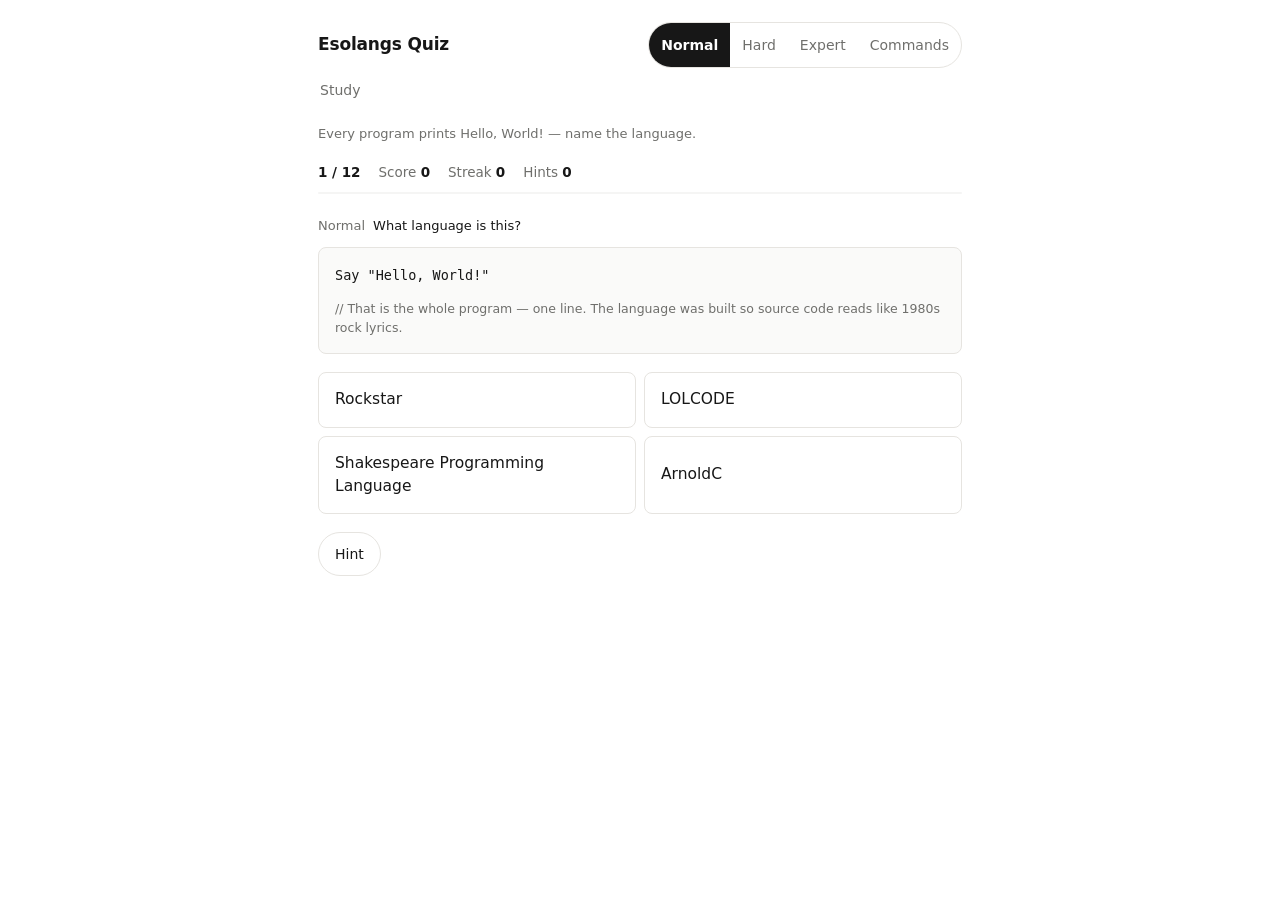
==== index.html @ 62be2b3d "Left-align the Study link with the content flow Its right alignment was a leftover from when it sat " ====
<!doctype html>
<html lang="en">
<head>
<meta charset="utf-8" />
<meta name="viewport" content="width=device-width, initial-scale=1, viewport-fit=cover" />
<meta name="color-scheme" content="light dark" />
<link rel="icon" type="image/svg+xml" href="[data-uri]" />
<title>Esolangs Quiz — Name That Hello World</title>
<meta name="description" content="Name that Hello World: guess the esoteric programming language from its Hello, World! program. Normal, Hard, Expert, and Commands modes." />
<meta property="og:title" content="Esolangs Quiz — Name That Hello World" />
<meta property="og:description" content="Guess the esoteric programming language from its Hello, World! program. Normal, Hard, Expert, and Commands modes." />
<meta property="og:type" content="website" />
<meta property="og:url" content="https://bangyen.github.io/esolangs-quiz/" />
<meta property="og:image" content="https://bangyen.github.io/esolangs-quiz/assets/og-image.svg" />
<meta name="twitter:card" content="summary_large_image" />
<meta name="twitter:title" content="Esolangs Quiz — Name That Hello World" />
<meta name="twitter:description" content="Guess the esoteric programming language from its Hello, World! program. Normal, Hard, Expert, and Commands modes." />
<meta name="twitter:image" content="https://bangyen.github.io/esolangs-quiz/assets/og-image.svg" />
<style>
  :root{
    --bg:#ffffff; --surface:#ffffff; --surface-2:#f5f5f4; --ink:#171717; --muted:#6f6f6c; --line:#e6e4e0;
    --accent:#d9480f; --code-bg:#fafaf9; --code-ink:#171717; --code-dim:#6f6f6c;
    --good:#177245; --good-bg:#eef7f1; --bad:#b3261e; --bad-bg:#fbf0ef;
  }
  @media (prefers-color-scheme: dark){
    :root{
      --bg:#111110; --surface:#171716; --surface-2:#232322; --ink:#f2f1ec; --muted:#a3a19a; --line:#2e2e2c;
      --accent:#ff6b35; --code-bg:#1c1c1b; --code-ink:#f2f1ec; --code-dim:#8f8d86;
      --good:#4ade80; --good-bg:#12291b; --bad:#f19a94; --bad-bg:#2e1715;
    }
  }
  *{box-sizing:border-box}
  html,body{margin:0;padding:0}
  /* Scroll anchoring must not "correct" the deliberate scroll on round
     advance after the options DOM is rebuilt (see scrollToEl in quiz.js). */
  html{overflow-anchor:none}
  body{background:var(--bg);color:var(--ink);font-family:system-ui,-apple-system,"Segoe UI",Roboto,sans-serif;-webkit-font-smoothing:antialiased;font-size:16px;line-height:1.5}
  .wrap{max-width:680px;margin:0 auto;padding:22px 18px 56px}
  /* Header: title + mode toggle only */
  .site-head{display:flex;justify-content:space-between;align-items:center;gap:14px;flex-wrap:wrap}
  h1{font-size:17px;font-weight:600;letter-spacing:-.01em;margin:0}
  .mode-toggle{display:inline-flex;border:1px solid var(--line);border-radius:999px;overflow:hidden}
  .mode-toggle button{appearance:none;border:0;background:transparent;color:var(--muted);padding:8px 12px;min-height:44px;display:inline-flex;align-items:center;justify-content:center;font-size:14px;font-weight:500}
  .mode-toggle button.active{background:var(--ink);color:var(--bg);font-weight:600}
  /* Study is a view, not a mode: a plain text button on its own
     row under the header, left-aligned with the rest of the content
     flow, so neither the pill nor the header row has to make room
     for a fifth item on phones. */
  .study-row{display:flex;justify-content:flex-start}
  .study-link{appearance:none;border:0;background:transparent;color:var(--muted);padding:8px 2px;min-height:44px;display:inline-flex;align-items:center;font-size:14px;font-weight:500;cursor:pointer}
  .study-link.active{color:var(--ink);font-weight:600;text-decoration:underline;text-underline-offset:4px}
  .mode-note{font-size:13px;color:var(--muted);margin:12px 0 0;min-height:0}
  .mode-note:empty{display:none}
  /* Stats: one thin row + one slim progress line */
  .status{display:flex;gap:18px;flex-wrap:wrap;font-size:13.5px;color:var(--muted);padding:18px 0 10px}
  .status b{color:var(--ink);font-weight:600}
  .progress{height:2px;background:var(--surface-2);border-radius:2px;overflow:hidden}
  .progress i{display:block;height:100%;background:var(--accent);width:0%;transition:width .35s ease}
  /* Question card */
  .card{margin-top:22px}
  .card-meta{font-size:13px;color:var(--muted);display:flex;gap:8px;flex-wrap:wrap}
  .card-meta .q-prompt{color:var(--ink)}
  .code-wrap{margin-top:12px;background:var(--code-bg);border:1px solid var(--line);border-radius:8px;padding:16px}
  pre{margin:0;font-family:ui-monospace,SFMono-Regular,Menlo,Consolas,monospace;font-size:13.5px;line-height:1.65;white-space:pre-wrap;word-break:break-word;overflow-wrap:anywhere}
  .code-note{font-size:12.5px;color:var(--code-dim);margin-top:12px;line-height:1.55;white-space:pre-wrap}
  .code-note:empty{display:none}
  .code-img{display:none;width:100%;max-height:360px;object-fit:contain;background:#fff;border-radius:6px}
  .code-img.show{display:block}
  /* Options: flat, name only */
  .options{display:grid;grid-template-columns:1fr 1fr;gap:8px;margin-top:18px}
  @media(max-width:560px){.options{grid-template-columns:1fr}}
  .options.wide,.options.snippets{grid-template-columns:1fr}
  button{font:inherit;cursor:pointer}
  .opt{appearance:none;text-align:left;background:var(--surface);border:1px solid var(--line);border-radius:8px;padding:15px 16px;min-height:54px;font-size:15.5px;font-weight:500;color:var(--ink);transition:border-color .15s,background .15s}
  .opt:hover:not(:disabled){border-color:var(--ink)}
  .opt:disabled{cursor:default}
  .opt .name{line-height:1.3}
  .opt.correct{border-color:var(--good);background:var(--good-bg)}
  .opt.wrong{border-color:var(--bad);background:var(--bad-bg)}
  .opt.dim{opacity:.5}
  .opt.snippet{width:100%}
  .opt.snippet pre{font-size:12.5px}
  /* Hint, feedback, actions: one plain row */
  .hint-box{display:none;margin-top:16px;background:var(--surface-2);border-radius:8px;padding:11px 13px;font-size:14px;line-height:1.55}
  .hint-box.show{display:block}
  .hint-box strong{font-weight:600}
  .feedback{display:none;margin-top:16px;font-size:15px;font-weight:600;line-height:1.5}
  .feedback.show{display:block}
  .feedback.good{color:var(--good)}
  .feedback.bad{color:var(--bad)}
  .feedback .fact{display:block;font-weight:400;color:var(--muted);font-size:13.5px;margin-top:5px}
  .actions{display:flex;justify-content:space-between;align-items:center;gap:12px;margin-top:18px}
  .btn-hint{appearance:none;border:1px solid var(--line);background:transparent;color:var(--ink);padding:10px 16px;border-radius:999px;font-size:14px;font-weight:500;min-height:44px}
  .btn-hint:disabled{opacity:.45;cursor:default}
  .btn-next{appearance:none;border:1px solid var(--ink);background:var(--ink);color:var(--bg);padding:10px 18px;border-radius:999px;font-size:14px;font-weight:600;min-height:44px;display:none;margin-left:auto}
  .btn-next.show{display:inline-block}
  /* Results */
  .results{display:none;margin-top:26px}
  .results.show{display:block}
  .final-score{font-size:42px;font-weight:700;letter-spacing:-.02em;line-height:1.1}
  .final-score .denom{font-size:20px;color:var(--muted);font-weight:500}
  .final-sub{color:var(--muted);font-size:15px;margin:6px 0 0}
  .btn-restart{margin-top:20px;appearance:none;border:1px solid var(--ink);background:var(--ink);color:var(--bg);padding:11px 20px;border-radius:999px;font-size:15px;font-weight:600;min-height:46px}
  .review{margin-top:30px}
  .review h2{font-size:15px;font-weight:600;margin:0 0 6px}
  .review-item{padding:12px 0;border-top:1px solid var(--line);font-size:14px;line-height:1.55}
  .review-item .rmeta{color:var(--muted)}
  .review-item .rfact{display:block;color:var(--muted);font-size:13.5px;margin-top:3px}
  .ok{color:var(--good);font-weight:600}
  .no{color:var(--bad);font-weight:600}
  /* Study view: plain reference lists/tables in the same idiom */
  .study{display:none;margin-top:26px}
  .study.show{display:block}
  .study h2{font-size:15px;font-weight:600;margin:30px 0 2px}
  .study h2:first-child{margin-top:0}
  /* Study head row: Back-to-quiz resume + section jump links (F2/F10) */
  .study-head{display:flex;justify-content:space-between;align-items:center;gap:12px;flex-wrap:wrap}
  .study-head + h2{margin-top:16px}
  .study-nav{margin:0;font-size:13.5px;color:var(--muted)}
  .study-nav a{color:var(--accent)}
  .study h3{font-size:14.5px;font-weight:600;margin:22px 0 0}
  .study .code-wrap{margin-top:8px}
  .study-fact{color:var(--muted);font-size:13.5px;line-height:1.55;margin:8px 0 0}
  .cmd-table{width:100%;border-collapse:collapse;margin-top:8px;font-size:14px}
  .cmd-table th{text-align:left;font-weight:600;color:var(--muted);font-size:12.5px;padding:5px 12px 5px 0;border-bottom:1px solid var(--line)}
  .cmd-table td{padding:5px 12px 5px 0;border-bottom:1px solid var(--line);vertical-align:top;line-height:1.5}
  .cmd-table td.sym{font-family:ui-monospace,SFMono-Regular,Menlo,Consolas,monospace;font-size:13.5px;white-space:pre-wrap;word-break:break-word}
  .cmd-table .fact-row td{color:var(--muted);font-size:13.5px;line-height:1.55;border-bottom:1px solid var(--line);padding-top:0}
  /* Keyboard focus must be visible; programmatic focus on the question
     prompt (tabindex="-1") is a landing point, not a tab stop, so it
     stays unoutlined. */
  :focus-visible{outline:2px solid var(--accent);outline-offset:2px}
  .q-prompt:focus{outline:none}
  /* Visually hidden but available to assistive tech (live region). */
  .sr-only{position:absolute;width:1px;height:1px;padding:0;margin:-1px;overflow:hidden;clip:rect(0 0 0 0);white-space:nowrap;border:0}
  @media (prefers-reduced-motion: reduce){*{transition:none !important}}
</style>
</head>
<body>
<div class="wrap">
  <header class="site-head">
    <h1>Esolangs Quiz</h1>
    <div class="mode-toggle" role="group" aria-label="Quiz mode">
      <button type="button" id="modeNormalBtn" class="active" aria-pressed="true">Normal</button>
      <button type="button" id="modeHardBtn" aria-pressed="false">Hard</button>
      <button type="button" id="modeExpertBtn" aria-pressed="false">Expert</button>
      <button type="button" id="modeCommandsBtn" aria-pressed="false">Commands</button>
    </div>
  </header>
  <div class="study-row">
    <button type="button" id="studyBtn" class="study-link" aria-pressed="false">Study</button>
  </div>
  <p class="mode-note" id="modeNote"></p>

  <div id="quizView">
    <div class="status" aria-label="Quiz status">
      <span><b id="statQ">1 / 12</b></span>
      <span><span id="scoreLabel">Score</span> <b id="statScore">0</b></span>
      <span title="Questions answered correctly in a row">Streak <b id="statStreak">0</b></span>
      <span id="hintsStat">Hints <b id="statHints">0</b></span>
    </div>
    <div class="progress" aria-hidden="true"><i id="progressBar"></i></div>

    <div class="sr-only" id="srStatus" role="status"></div>
    <article class="card" id="card">
      <div class="card-meta"><span id="qTag"></span><span class="q-prompt" id="qTitle" tabindex="-1"></span></div>
      <noscript><p class="code-note">This quiz needs JavaScript to run.</p></noscript>
      <div class="code-wrap">
        <pre id="codeEl" aria-label="Hello World program"></pre>
        <img class="code-img" id="codeImg" src="[data-uri]" alt="A Piet program: a dense grid of coloured rectangles — red, yellow, blue, green, magenta and cyan blocks separated by black borders — that prints Hello, World!">
        <div class="code-note" id="codeNote"></div>
      </div>
      <div class="options" id="optionsEl" role="group" aria-label="Answer options"></div>
      <div class="feedback" id="feedbackEl" aria-live="polite"></div>
      <div class="hint-box" id="hintBox" role="status"></div>
      <div class="actions">
        <button class="btn-hint" id="hintBtn" type="button">Hint</button>
        <button class="btn-next" id="nextBtn" type="button">Next</button>
      </div>
    </article>
  </div>

  <div class="results" id="resultsView">
    <div class="final-score"><span id="finalScore">0</span><span class="denom" id="finalDenom"></span></div>
    <p class="final-sub"><span id="bdCorrect">0</span> correct · Best streak: <span id="bdBestStreak">0</span></p>
    <button class="btn-restart" id="restartBtn" type="button">Play again</button>
    <div class="review" id="reviewEl"></div>
  </div>

  <div class="study" id="studyView">
    <div class="study-head">
      <button class="btn-hint" id="studyBackBtn" type="button">Back to quiz</button>
      <p class="study-nav"><a href="#studyLanguages">Languages</a> · <a href="#studyCommands">Commands</a></p>
    </div>
    <h2 id="studyLanguages">Languages</h2>
    <div id="studyLangs"></div>
    <p class="study-nav"><a href="#studyLanguages">Languages</a></p>
    <h2 id="studyCommands">Commands</h2>
    <div id="studyCmds"></div>
    <p class="study-nav"><a href="#studyLanguages">Back to top</a></p>
  </div>
</div>

<script>
// Question pools — generated by scripts/build.py from src/data/*.json.
// NORMAL MODE DATA — hint and note here are Normal-only and deliberately
// clear and specific. Hard Mode has its own separate pools below
// (HARD_FRAGMENTS / HARD_REVERSE / HARD_WIDE) with its own vaguer
// weakHint and Hard-only notes. Never copy a weakHint into this pool or
// a hint from this pool into Hard data: the two modes must not share
// hint/note wording.


var QUESTIONS = [
  {
    "lang": "Brainfuck",
    "sub": "Created 1993 · 8 commands only",
    "code": "++++++++++[>+++++++>++++++++++>+++>+<<<<-]\n>++.>+.+++++++..+++.>++.\n<<+++++++++++++++.>.+++.------.--------.>+.>.",
    "note": "// Output: Hello World!\n// Only  >  <  +  -  .  ,  [  ]  are commands. Everything else is a comment.",
    "hint": "Only eight single-character commands — > < + - . , [ ] — moving a pointer along a tape of memory cells.",
    "fact": "Created by Urban Müller in 1993 to make the smallest possible compiler. Its full name is usually censored in polite company, but the language itself is Turing complete."
  },
  {
    "lang": "LOLCODE",
    "sub": "Inspired by lolcat captions",
    "code": "HAI 1.2\nCAN HAS STDIO?\nVISIBLE \"HAI WORLD!\"\nKTHXBYE",
    "note": "// HAI opens the program. KTHXBYE closes it.",
    "hint": "HAI means hi, VISIBLE means print, and KTHXBYE means… okay, thanks, bye. It’s lolcat speak turned into syntax.",
    "fact": "Created in 2007 by Adam Lindsay. Early versions really did print “HAI WORLD!” — the grammar comes straight from LOLCat image macros."
  },
  {
    "lang": "Befunge",
    "sub": "2D, stack-based · 1993",
    "code": "\"!dlroW ,olleH\" > v\n                 | : <\n                 @",
    "note": "// The string is pushed backwards, then printed character by character as the pointer loops.",
    "hint": "Code isn’t read left-to-right. Arrows > < ^ v redirect the instruction pointer around a two-dimensional grid.",
    "fact": "Befunge-93 (Chris Pressey, 1993) was designed to be as hard as possible to compile — because the program can rewrite itself as it runs."
  },
  {
    "lang": "Shakespeare Programming Language",
    "sub": "Code that reads like a play",
    "code": "The Infamous Hello World Program.\n\nRomeo, a young man with a remarkable patience.\nJuliet, a likewise young woman of remarkable grace.\nHamlet, the flatterer of Andersen Insulting A/S.\n\n        Act I: Hamlet's insults and flattery.\n\n        Scene I: The insulting of Romeo.\n\n[Enter Hamlet and Romeo]\n\nHamlet:\n You lying stupid fatherless big smelly half-witted coward!\n You are as stupid as the difference between a handsome\n rich brave hero and thyself! Speak your mind!",
    "note": "// Excerpt — the full program runs for several more scenes of insults and flattery. Characters push values; “Speak your mind!” prints.",
    "hint": "Variables are characters, values are built from insults and compliments, and [Enter …] / [Exit …] bring them on and off stage.",
    "fact": "By Jon Åslund and Karl Hasselström (2001). A noun like “coward” is a negative value, “hero” is positive — so an insult literally does arithmetic."
  },
  {
    "lang": "Chef",
    "sub": "Code that reads like a recipe",
    "code": "Hello World Souffle.\n\nIngredients.\n72 g haricot beans\n101 eggs\n108 g lard\n111 cups oil\n32 zucchinis\n119 ml water\n114 g red salmon\n100 g dijon mustard\n33 potatoes\n\nMethod.\nPut haricot beans into the mixing bowl.\nPut eggs into the mixing bowl.\nPut lard into the mixing bowl.\nPut oil into the mixing bowl.\n…",
    "note": "// Each ingredient’s amount is a character code: 72 = H, 101 = e, 108 = l…",
    "hint": "Ingredients are variables, mixing bowls are stacks, and “Put … into the mixing bowl” is an instruction. Check the amounts: 72, 101, 108, 108, 111…",
    "fact": "Designed by David Morgan-Mar. A valid program should not only work — it should ideally be cookable. The numbers here spell H-e-l-l-o in ASCII."
  },
  {
    "lang": "INTERCAL",
    "sub": "The parody language · 1972",
    "code": "DO ,1 <- #13\nPLEASE DO ,1 SUB #1 <- #238\nDO ,1 SUB #2 <- #108\nDO ,1 SUB #3 <- #112\nDO ,1 SUB #4 <- #0\nDO ,1 SUB #5 <- #64\nDO ,1 SUB #6 <- #194\nPLEASE READ OUT ,1\nPLEASE GIVE UP",
    "note": "// Yes, PLEASE is a real keyword. Use it too little and you’re rude; too much and you’re grovelling — both are errors.",
    "hint": "The compiler judges your manners. Omit PLEASE too often and it refuses you for rudeness; overuse it and it rejects you for excessive politeness.",
    "fact": "INTERCAL (1972) is the original joke language — created by Don Woods and Jim Lyon as a parody. Its manual insists the full name is “Compiler Language With No Pronounceable Acronym.”"
  },
  {
    "lang": "Malbolge",
    "sub": "Named after Hell’s 8th circle",
    "code": "(=<`#9]~6ZY327Uv4-QsqpMn&+Ij\"'E%e{ABF`JyUYR\nmgk}vV~v\"R&vBkHq*^_+rBsFkI#`$%[|\"oJ~Zq8*V\n…",
    "note": "// Excerpt. After each instruction, the code encrypts itself — so the same character never means the same thing twice.",
    "hint": "Named after the Malebolge — the eighth circle of Hell in Dante’s Inferno. It was designed, on purpose, to be almost impossible to program in.",
    "fact": "Invented by Ben Olmstead in 1998. Nobody wrote a working program in it for two years — the first Hello World was found by a search algorithm, not a human."
  },
  {
    "lang": "ArnoldC",
    "sub": "Based entirely on one-liners",
    "code": "IT'S SHOWTIME\nTALK TO THE HAND \"HELLO WORLD\"\nYOU HAVE BEEN TERMINATED",
    "note": "// IT'S SHOWTIME = main()   ·   TALK TO THE HAND = print   ·   YOU HAVE BEEN TERMINATED = end",
    "hint": "Every keyword is a famous one-liner from this Austrian action star’s films. “GET TO THE CHOPPER” is an assignment.",
    "fact": "Created by Lauri Hartikka. IF is “BECAUSE I'M GOING TO SAY PLEASE”, WHILE is “STICK AROUND”, and FALSE is “I LIED”."
  },
  {
    "lang": "Ook!",
    "sub": "Designed for orangutans",
    "code": "Ook. Ook? Ook. Ook. Ook. Ook. Ook. Ook. Ook. Ook.\nOok. Ook. Ook. Ook. Ook. Ook. Ook. Ook. Ook. Ook.\nOok? Ook? Ook! Ook? Ook? Ook. Ook. Ook. Ook. Ook?\nOok. Ook. Ook. Ook. Ook. Ook. Ook. Ook. Ook. Ook?",
    "note": "// One word, three punctuations:  Ook.  Ook?  Ook!  — paired up, they make eight commands.",
    "hint": "Only one word ever appears. Whether it ends in . ? or ! is the entire instruction set — a language an orangutan could, in theory, type.",
    "fact": "Another David Morgan-Mar creation, inspired by the Librarian in Terry Pratchett’s Discworld, who only says “Ook.” It’s a direct re-encoding of Brainfuck."
  },
  {
    "lang": "COW",
    "sub": "12 moo-based instructions",
    "code": "MoO MoO MoO MoO MoO MoO MoO MoO MoO MoO MoO MoO\nMoO MoO MoO MoO MoO MoO MoO MoO MoO MoO MoO MoO\nMoO MoO mOo mOo MoO MoO MoO mOo MoO MoO MoO MoO\nMoO MoO MoO MoO MoO MoO MoO MoO MoO MoO MMM MoO",
    "note": "// MoO, mOo, MoO, Moo, moo… — capitalisation is the whole instruction set.",
    "hint": "Twelve instructions, all of them “moo” in different capitalisations: MoO, mOo, MOO, mOO, MMM and friends.",
    "fact": "Created by Sean Heber in 2003. It’s also Brainfuck-like under the hood — MOO and moo form its loop — but, crucially, bovine."
  },
  {
    "lang": "Emojicode",
    "sub": "Every keyword is an emoji",
    "code": "🏁 🍇\n  😀 🔤Hello, World!🔤\n🍉",
    "note": "// 🏁 starts the program, 🍇…🍉 are the braces, 😀 prints.",
    "hint": "🍇 and 🍉 open and close a block, 🏁 is the entry point, and 🔤 delimits a string. If it looks like a text message, you’re close.",
    "fact": "A real, open-source, high-level language — not just a joke. It has classes, generics and closures, all spelled in emoji."
  },
  {
    "lang": "Whitespace",
    "sub": "Only spaces, tabs, linefeeds",
    "code": "␣␣␣ ⇥ ␣␣⇥␣␣␣␣ ⏎\n␣␣␣ ⇥ ␣⇥␣␣␣␣␣ ⏎\n␣␣␣ ⇥ ␣␣␣␣␣␣␣ ⏎\n␣␣␣ ⇥ ␣␣␣␣␣␣␣ ⏎\n␣␣␣ ⇥␣ ␣⇥␣␣␣ ⏎\n⇥⏎ ␣␣ ⏎",
    "note": "// Shown visibly: ␣ = space, ⇥ = tab, ⏎ = linefeed. In a real file this page would look completely blank.",
    "hint": "The source file looks empty. Only three invisible characters carry meaning — spaces, tabs and linefeeds. All other characters are ignored as comments.",
    "fact": "Released on 1 April 2003 by Edwin Brady and Chris Morris — on April Fools’ Day, but it works. It’s a favourite for hiding code inside other code."
  },
  {
    "lang": "Blub",
    "sub": "Brainfuck, but for fish",
    "code": "Blub. Blub? Blub. Blub. Blub. Blub. Blub. Blub.\nBlub. Blub. Blub! Blub? Blub? Blub. Blub. Blub?\nBlub. Blub. Blub. Blub. Blub. Blub. Blub. Blub.",
    "note": "// One word, three punctuations:  Blub.  Blub?  Blub!  — paired up, they make eight commands.",
    "hint": "One word, endlessly repeated, and it’s the sound a fish makes. Pairs of them encode the same eight commands as a certain tape language.",
    "fact": "Blub re-encodes Brainfuck the way Ook! does for orangutans — but for fish. Blub. Blub? and Blub! pair up into the same eight tape commands."
  },
  {
    "lang": "Rockstar",
    "sub": "Code that reads like a rock ballad",
    "code": "Say \"Hello, World!\"",
    "note": "// That is the whole program — one line. The language was built so source code reads like 1980s rock lyrics.",
    "hint": "It’s meant to be sung, not compiled. The keyword that prints is an ordinary verb a frontman would shout at a crowd.",
    "fact": "Rockstar (Dylan Beattie, 2018) makes programs read as song lyrics: “Say” prints, poetic number literals are spelled out in words, and “Midnight takes your heart and your soul” defines a function."
  },
  {
    "lang": "JSFuck",
    "sub": "JavaScript using only []()!+",
    "code": "(![]+[])[+!+[]]+(![]+[])[!+[]+!+[]]\n+([][[]]+[])[+!+[]]+(![]+[])[!+[]+!+[]+!+[]]",
    "note": "// Only six characters ever appear in this language: [ ] ( ) ! + — and this is JavaScript in disguise. Brackets, negation and addition are abused until type coercion spells out each letter; the full Hello World runs to thousands of characters.",
    "hint": "It’s ordinary JavaScript, written with only six characters — [ ] ( ) ! + — and nothing else. Empty arrays, true/false values and coercion between them are combined until they spell out letters.",
    "fact": "JSFuck writes any JavaScript using only []()!+ : brackets plus coercion between booleans, strings and numbers spell out letters. It runs in any browser console."
  },
  {
    "lang": "Hexagony",
    "sub": "2D, on a hexagonal grid",
    "code": " . H e l\nl o ; W o\n r l d ! @\n  . . . .",
    "note": "// The source itself forms a hexagon. The pointer moves in six directions and wraps around the edges.",
    "hint": "The source code itself forms a hexagon and runs on a hexagonal grid: the instruction pointer moves in six directions and wraps around the edges — H e l l o are literal characters in the grid, ; prints and @ ends the program.",
    "fact": "Hexagony (Martin Ender) runs on a hexagonal grid — the source code itself forms a hexagon of characters, and even its memory is an infinite hexagonal grid."
  },
  {
    "lang": "><>",
    "sub": "A fish swimming through code",
    "code": "\"!dlroW ,olleH\":l?!;o",
    "note": "// The string is pushed backwards, then popped and printed one character at a time. The pointer wraps around the edges of the grid.",
    "hint": "The pointer wraps around the edges of a small rectangular tank and works off a stack. Its name is punctuation — and it’s pronounced “Fish”.",
    "fact": "><> — pronounced “Fish” — is a 2D stack language where the instruction pointer swims through the code, wrapping around the edges; o prints the top of the stack and ; ends the program."
  },
  {
    "lang": "Unlambda",
    "sub": "Functional — backticks and single letters",
    "code": "``.H.e.l.l.o. .W.o.r.l.d.!",
    "note": "// Read the backtick as “apply”: `` applies one function to the next, and each .x prints the character x — .H prints H, .e prints e, even “. ” prints the space. Run left to right, the program spells out Hello, World! one letter at a time. There are no variables and no keywords.",
    "hint": "Backticks apply one function to another, and .x prints the character x. This is functional programming stripped to combinators.",
    "fact": "Unlambda (David Madore) is built from combinators — `k, `s and `i — plus .x, which prints x. It was designed to make functional programming feel as awkward as Brainfuck makes imperative programming feel."
  },
  {
    "lang": "HQ9+",
    "sub": "One letter per joke program",
    "code": "H",
    "note": "// Yes, that is the entire file. Each letter in this language is a complete program.",
    "hint": "One character, and it isn’t an initialism gone wrong: H is simply the command that does exactly what this quiz is about.",
    "fact": "HQ9+ (Cliff Biffle, 2001) has four commands: H prints “Hello, World!”, Q prints the program itself (a quine), 9 prints the lyrics to 99 Bottles of Beer, and + increments a counter nobody can read."
  },
  {
    "lang": "Velato",
    "sub": "Programs are MIDI music",
    "code": "MIDI track 1:  C4 · E4 · D4 · G4 · A4 · E4 · C5\nMIDI track 1:  D4 · F4 · E4 · A4 · G4 · B4 · A4",
    "note": "// Shown as the note sequence — the real source is a MIDI file. Each step from one note to the next is one command.",
    "hint": "Listen, don’t look: this one is played, not read. The interval between successive notes carries the meaning.",
    "fact": "Velato (Daniel Johnson) reads a MIDI file: the interval between successive notes is the command, so a program is literally a melody — a good one should sound pleasant, not just run."
  },
  {
    "lang": "Piet",
    "sub": "Programs are abstract paintings",
    "code": "■ light red (12 codels)  →  ■ red (18)  →  ■ yellow (6)\n■ dark blue (24)  →  ■ blue (18)  →  ■ cyan (9)\n(a painting-like grid of coloured rectangles — block size and hue change are the instructions)",
    "note": "// Shown as a description — the real source is an image in the style of Piet Mondrian.\n// Block sizes push values; moving between colours is the instruction set.",
    "hint": "This program is a picture. The size of each coloured block and the change of hue between blocks are the instructions.",
    "fact": "Piet, by David Morgan-Mar, is named after Piet Mondrian: programs are abstract paintings, and the interpreter walks the coloured blocks (codels), using block size and hue changes as commands."
  },
  {
    "lang": "Fractran",
    "sub": "Nothing but a list of fractions",
    "code": "17/91   78/85   19/51   23/38   29/33\n77/29   95/23   77/19    1/17   11/13",
    "note": "// Output: Hello World!\n// No variables, no keywords — one integer is multiplied by the first fraction in the list that keeps it whole, over and over.",
    "hint": "There is no syntax to read: just fractions. A single integer state is multiplied by the first fraction that divides it evenly.",
    "fact": "FRACTRAN, invented by John Conway, is a Turing-complete language whose entire program is an ordered list of fractions. Conway also used it to build a prime-generating machine out of 14 fractions."
  },
  {
    "lang": "Labyrinth",
    "sub": "2D maze — walls steer the pointer",
    "code": ") \"Hello, World!\"\n\" @ ,   ( ! \"\n# _ \"   _   \" _",
    "note": "// Output: Hello, World!\n// The grid is a maze: the execution head wanders the corridors, and the character under it is the instruction.",
    "hint": "Read it as a floor plan, not as text — execution travels through the grid like a maze, and walls matter.",
    "fact": "Labyrinth (by Martin Ender) is a two-dimensional language whose source is a maze. The instruction pointer moves through open corridors, choosing its direction from the walls around it, and the stack is bottomless."
  },
  {
    "lang": "GolfScript",
    "sub": "A string is the whole program",
    "code": "\"Hello, World!\"",
    "note": "// Output: Hello, World!\n// That really is the complete program — a string literal left on the stack is printed when the program ends.",
    "hint": "One pair of quotes is the entire program. In this stack language, whatever is left on the stack at the end gets printed.",
    "fact": "GolfScript is a stack-based language built for code golf, where the shortest program wins. Its Hello World is famously just the quoted string, because the final stack is printed automatically."
  },
  {
    "lang": "Chicken",
    "sub": "One word: chicken",
    "code": "chicken chicken chicken chicken chicken chicken chicken chicken chicken chicken\nchicken chicken chicken chicken chicken chicken chicken chicken chicken chicken\nchicken chicken chicken chicken chicken chicken chicken chicken chicken chicken\n…",
    "note": "// Excerpt — the real program runs to many lines of the same word.\n// How many chickens are on a line is the instruction; nothing else exists.",
    "hint": "Every word is the same word. Count them: the number of repetitions on each line is the opcode.",
    "fact": "Chicken's entire vocabulary is the word \"chicken\". A program is lines of chickens, and the count on each line selects an instruction — a joke language that is nonetheless fully working."
  },
  {
    "lang": "Unary",
    "sub": "Nothing but zeroes, enormously long",
    "code": "0000000000000000000000000000000000000000…\n(one unbroken run of zeroes — the full Hello World runs to an astronomical length)",
    "note": "// Shown in miniature — the real file is a single run of 0 characters with nothing else in it.\n// The length of the run is the program: it encodes another language's code in unary.",
    "hint": "There is exactly one character, repeated. All the information is in how many of them there are.",
    "fact": "Unary pushes a joke to its limit: a Brainfuck program is converted to a single number, then written out as that many zeroes. Even tiny programs become files of astronomical length, which is the point."
  },
  {
    "lang": "FALSE",
    "sub": "Stack language from 1993",
    "code": "\"Hello, World!\" ß",
    "note": "// Output: Hello, World!\n// The string is pushed onto a stack, and the single symbol after it prints the top of the stack.",
    "hint": "A quoted string plus one symbol. Think stack: push the text, then one command writes it out — ß is this language's print.",
    "fact": "FALSE, created by Wouter van Oortmerssen in 1993, is a tiny stack-based language named for its creator's favourite boolean value. It was a direct inspiration for GolfScript."
  },
  {
    "lang": "Thue",
    "sub": "Programs are rewrite rules",
    "code": "x::=~Hello, World!\n::=\nx",
    "note": "// Output: Hello, World!\n// Everything here is a substitution rule: ::= says what replaces what, and ~ means \"print this\" instead of rewriting.",
    "hint": "Look for the ::= signs — the whole language is find-and-replace rules applied to a starting string until nothing matches.",
    "fact": "Thue (John Colagioia, 2000) is a string-rewriting language named after the Norwegian mathematician Axel Thue. Programs are replacement rules; text after a ~ is output rather than substituted."
  },
  {
    "lang": "SNUSP",
    "sub": "A path traced through a grid",
    "code": "$_/==!/==\\#==!\n  \\==!/==/==!",
    "note": "// Output: Hello, World!\n// Execution starts at the $ and follows the path characters — / and \\ are mirrors that turn the direction of travel.",
    "hint": "Find the $ — that's the entry point. The slashes are mirrors, and the program is the route traced through the grid.",
    "fact": "SNUSP executes like a beam of light: it enters at $, travels in straight lines, and bounces off / and \\ mirrors. The two-dimensional path, not the line order, is the program."
  },
  {
    "lang": "Deadfish",
    "sub": "Four commands: i, d, s, o",
    "code": "iiiiiiiisiiiiiiiioiiiiiiiiiiiiiiiiiiiiiiiiiiiiio\niiiiiiiooiiio\n…",
    "note": "// Excerpt — this fragment genuinely prints \"Hello\"; the full program keeps counting for the rest.\n// One accumulator: i adds 1, d subtracts 1, s squares, o outputs the value as a character.",
    "hint": "Only four letters do anything: increment, decrement, square, output. The counter is nudged to each character's code, one letter at a time — 8 squared is 64, plus 8 is H.",
    "fact": "Deadfish is a joke language with a single accumulator and four commands (i, d, s, o) — and a famous quirk: whenever the value hits exactly 256 or -1 it resets to 0, which makes long outputs an exercise in planning."
  }
];

var DISTRACTORS = {
  "Brainfuck": [
    "Ook!",
    "COW",
    "Whitespace"
  ],
  "LOLCODE": [
    "ArnoldC",
    "Rockstar",
    "Emojicode"
  ],
  "Befunge": [
    "Piet",
    "Whitespace",
    "Malbolge"
  ],
  "Shakespeare Programming Language": [
    "Chef",
    "Rockstar",
    "INTERCAL"
  ],
  "Chef": [
    "Shakespeare Programming Language",
    "Velato",
    "Rockstar"
  ],
  "INTERCAL": [
    "COBOL",
    "Brainfuck",
    "ArnoldC"
  ],
  "Malbolge": [
    "Brainfuck",
    "JSFuck",
    "Whitespace"
  ],
  "ArnoldC": [
    "LOLCODE",
    "Rockstar",
    "Shakespeare Programming Language"
  ],
  "Ook!": [
    "COW",
    "Brainfuck",
    "Emojicode"
  ],
  "COW": [
    "Ook!",
    "Brainfuck",
    "Whitespace"
  ],
  "Emojicode": [
    "Piet",
    "LOLCODE",
    "Velato"
  ],
  "Whitespace": [
    "Brainfuck",
    "Befunge",
    "Malbolge"
  ],
  "Blub": [
    "Ook!",
    "Brainfuck",
    "COW"
  ],
  "Rockstar": [
    "ArnoldC",
    "Shakespeare Programming Language",
    "LOLCODE"
  ],
  "JSFuck": [
    "Brainfuck",
    "Malbolge",
    "Unlambda"
  ],
  "Hexagony": [
    "Befunge",
    "><>",
    "Labyrinth"
  ],
  "><>": [
    "Befunge",
    "Hexagony",
    "Labyrinth"
  ],
  "Unlambda": [
    "Fractran",
    "Malbolge",
    "JSFuck"
  ],
  "HQ9+": [
    "Brainfuck",
    "INTERCAL",
    "Emojicode"
  ],
  "Velato": [
    "Chef",
    "Piet",
    "Emojicode"
  ],
  "Piet": [
    "Velato",
    "Emojicode",
    "Befunge"
  ],
  "Fractran": [
    "Thue",
    "JSFuck",
    "Malbolge"
  ],
  "Labyrinth": [
    "Befunge",
    "Hexagony",
    "SNUSP"
  ],
  "GolfScript": [
    "FALSE",
    "Rockstar",
    "HQ9+"
  ],
  "Chicken": [
    "Ook!",
    "COW",
    "Blub"
  ],
  "Unary": [
    "Whitespace",
    "Brainfuck",
    "HQ9+"
  ],
  "FALSE": [
    "GolfScript",
    "Unlambda",
    "JSFuck"
  ],
  "Thue": [
    "Fractran",
    "Unlambda",
    "GolfScript"
  ],
  "SNUSP": [
    "Befunge",
    "Labyrinth",
    "Hexagony"
  ],
  "Deadfish": [
    "Brainfuck",
    "HQ9+",
    "Fractran"
  ]
};

var SUBS = {
  "Brainfuck": "Created 1993 · 8 commands only",
  "LOLCODE": "Inspired by lolcat captions",
  "Befunge": "2D, stack-based · 1993",
  "Shakespeare Programming Language": "Code that reads like a play",
  "Chef": "Code that reads like a recipe",
  "INTERCAL": "The parody language · 1972",
  "Malbolge": "Named after Hell’s 8th circle",
  "ArnoldC": "Based entirely on one-liners",
  "Ook!": "Designed for orangutans",
  "COW": "12 moo-based instructions",
  "Emojicode": "Every keyword is an emoji",
  "Whitespace": "Only spaces, tabs, linefeeds",
  "Rockstar": "Code that reads like a rock ballad",
  "Piet": "Programs are abstract paintings",
  "Velato": "Programs are MIDI music",
  "JSFuck": "JavaScript using only []()!+",
  "COBOL": "1959 business language — not an esolang, just old",
  "Blub": "Brainfuck, but for fish",
  "Hexagony": "2D, on a hexagonal grid",
  "Fractran": "Nothing but a list of fractions",
  "Unlambda": "Functional — backticks and single letters",
  "><>": "A fish swimming through code",
  "Labyrinth": "2D maze — walls steer the pointer",
  "HQ9+": "One letter per joke program",
  "GolfScript": "A string is the whole program",
  "Chicken": "One word: chicken",
  "Unary": "Nothing but zeroes, enormously long",
  "FALSE": "Stack language from 1993",
  "Thue": "Programs are rewrite rules",
  "SNUSP": "A path traced through a grid",
  "Deadfish": "Four commands: i, d, s, o"
};

var HARD_FRAGMENTS = [
  {
    "kind": "fragment",
    "lang": "Brainfuck",
    "family": "Tape & token soup",
    "code": ">++.>+.+++++++..+++.",
    "note": "// Tiny excerpt (1–2 lines) — the opening loop that sets up the tape cells has been cut. You are mid-print.",
    "options": [
      "Brainfuck",
      "Ook!",
      "COW",
      "Blub"
    ],
    "weakHint": "Almost no variety in the marks on show — that scarcity is itself the clue.",
    "fact": "Created by Urban Müller in 1993 to make the smallest possible compiler. Only > < + - . , [ ] are commands — this fragment is the printing half of the program."
  },
  {
    "kind": "fragment",
    "lang": "Ook!",
    "family": "Tape & token soup",
    "code": "Ook. Ook. Ook. Ook! Ook?\nOok? Ook. Ook. Ook. Ook?",
    "note": "// Tiny excerpt (1–2 lines) — one word, repeated. Whether it ends in . ? or ! is the entire instruction set.",
    "options": [
      "Brainfuck",
      "Ook!",
      "COW",
      "Blub"
    ],
    "weakHint": "One word keeps returning. Only how each occurrence ends ever changes.",
    "fact": "Ook! (David Morgan-Mar) re-encodes Brainfuck for orangutans — a nod to Terry Pratchett’s Librarian. Pairs of Ook./Ook?/Ook! make the eight commands."
  },
  {
    "kind": "fragment",
    "lang": "COW",
    "family": "Tape & token soup",
    "code": "MoO MoO MoO MoO mOo MoO\nMoO MoO MMM MoO",
    "note": "// Tiny excerpt (1–2 lines) — twelve instructions exist in this language, and every one of them is pronounced the same.",
    "options": [
      "Brainfuck",
      "Ook!",
      "COW",
      "Blub"
    ],
    "weakHint": "Read it aloud. The sound matters more than the spelling.",
    "fact": "COW (Sean Heber, 2003) has 12 instructions — MoO, mOo, MOO, mOO, MMM and friends. Under the hide, it is Brainfuck-like, with MOO/moo as its loop."
  },
  {
    "kind": "fragment",
    "lang": "Shakespeare Programming Language",
    "family": "Verbose English prose",
    "code": "Hamlet:\n You are as honest as the sum of a hero and thyself! Speak your mind!",
    "note": "// Tiny excerpt (1–2 lines) — the play’s title, cast list and Act/Scene headings have been cut.",
    "options": [
      "Shakespeare Programming Language",
      "Chef",
      "ArnoldC",
      "Rockstar"
    ],
    "weakHint": "Someone is speaking to someone else — but no stage is shown.",
    "fact": "In the Shakespeare Programming Language (2001), characters are variables and nouns carry values — “hero” is positive, “coward” is negative — so an insult literally computes. “Speak your mind!” prints."
  },
  {
    "kind": "fragment",
    "lang": "Chef",
    "family": "Verbose English prose",
    "code": "Put eggs into the mixing bowl.\nFold lard into the mixing bowl.",
    "note": "// Tiny excerpt (1–2 lines) — the recipe title and the Ingredients list, where the amounts spelled out the letters, have been cut.",
    "options": [
      "Chef",
      "Shakespeare Programming Language",
      "ArnoldC",
      "Rockstar"
    ],
    "weakHint": "Ordinary imperative sentences — but nothing here is meant literally.",
    "fact": "Chef (David Morgan-Mar) treats ingredients as variables and mixing bowls as stacks. In the full program the ingredient amounts are ASCII codes: 72 = H, 101 = e, 108 = l…"
  },
  {
    "kind": "fragment",
    "lang": "ArnoldC",
    "family": "Verbose English prose",
    "code": "TALK TO THE HAND \"HELLO WORLD\"\nGET TO THE CHOPPER result",
    "note": "// Tiny excerpt (1–2 lines) — IT’S SHOWTIME and YOU HAVE BEEN TERMINATED have been cut from the top and tail.",
    "options": [
      "ArnoldC",
      "Shakespeare Programming Language",
      "Chef",
      "Rockstar"
    ],
    "weakHint": "Every line sounds shouted. The phrasing is the giveaway, if you recognise the voice.",
    "fact": "ArnoldC (Lauri Hartikka) builds every keyword from Arnold Schwarzenegger one-liners: TALK TO THE HAND prints, GET TO THE CHOPPER starts an assignment, FALSE is “I LIED”."
  },
  {
    "kind": "fragment",
    "lang": "LOLCODE",
    "family": "Verbose English prose",
    "code": "VISIBLE \"HAI WORLD!\"\nI HAS A count ITZ 1",
    "note": "// Tiny excerpt (1–2 lines) — the opening HAI 1.2 and the closing KTHXBYE have been cut.",
    "options": [
      "LOLCODE",
      "ArnoldC",
      "Rockstar",
      "Shakespeare Programming Language"
    ],
    "weakHint": "Deliberately broken English from an old meme era.",
    "fact": "LOLCODE (Adam Lindsay, 2007) takes its syntax straight from LOLCat captions. HAI opens a program and KTHXBYE closes it — both were removed here, and it is still unmistakable."
  },
  {
    "kind": "fragment",
    "lang": "Befunge",
    "family": "2D & visual layout",
    "code": "        > : v\n        | _ , @",
    "note": "// Tiny excerpt (1–2 lines) — a corner of the grid, mid-execution. The pointer is not moving left-to-right any more.",
    "options": [
      "Befunge",
      "Hexagony",
      "><>",
      "Labyrinth"
    ],
    "weakHint": "Don’t assume it reads left to right.",
    "fact": "Befunge-93 (Chris Pressey, 1993) runs on a 2D grid: > < ^ v steer the instruction pointer, _ and | are conditional turns, and @ ends the program. It can rewrite its own grid as it runs."
  },
  {
    "kind": "fragment",
    "lang": "Fractran",
    "family": "Almost no syntax",
    "code": "17/91   78/85   19/51   23/38 …",
    "note": "// Tiny excerpt (truncated) — an ordered list like this, plus a starting number, is a complete program in this language. The rest of the list has been cut.",
    "options": [
      "Fractran",
      "Unlambda",
      "Malbolge",
      "JSFuck"
    ],
    "weakHint": "There is almost nothing here except numbers and one repeated separator.",
    "fact": "Fractran (John Conway) is Turing complete with nothing but a list of fractions: multiply the current number by the first fraction that gives an integer, and repeat. Its most famous list generates prime numbers."
  },
  {
    "kind": "fragment",
    "lang": "Unlambda",
    "family": "Almost no syntax",
    "code": "``.H.e.l.l.o. .W…",
    "note": "// Tiny excerpt (1–2 lines) — backticks and single letters. There are no variables, no numbers and no keywords hiding anywhere else in the language.",
    "options": [
      "Unlambda",
      "Fractran",
      "Malbolge",
      "JSFuck"
    ],
    "weakHint": "Two kinds of marks do almost everything here.",
    "fact": "Unlambda (David Madore) is functional programming stripped to combinators — `k, `s and `i — plus .x, which prints the character x. It was designed to make functional programming feel as awkward as Brainfuck makes imperative programming feel."
  },
  {
    "kind": "fragment",
    "lang": "Blub",
    "family": "Tape & token soup",
    "code": "Blub. Blub. Blub! Blub?\nBlub? Blub. Blub. Blub?",
    "note": "// Tiny excerpt (1–2 lines) — one word, repeated. Whether it ends in . ? or ! is the entire instruction set.",
    "options": [
      "Brainfuck",
      "Ook!",
      "COW",
      "Blub"
    ],
    "weakHint": "One word keeps returning — and it belongs underwater.",
    "fact": "Blub re-encodes Brainfuck the way Ook! does for orangutans — but for fish. Blub. Blub? and Blub! pair up into the same eight tape commands."
  },
  {
    "kind": "fragment",
    "lang": "INTERCAL",
    "family": "Almost no syntax",
    "code": "DO ,1 SUB #5 <- #64\nDO READ OUT ,1",
    "note": "// Tiny excerpt (1–2 lines) — the PLEASEs have been cut from this stretch. In the full program they are load-bearing: too few is rude, too many is grovelling.",
    "options": [
      "INTERCAL",
      "Fractran",
      "Unlambda",
      "Malbolge"
    ],
    "weakHint": "Something polite is conspicuously missing from this stretch.",
    "fact": "INTERCAL (1972) is the original parody language, by Don Woods and Jim Lyon. DO and PLEASE DO are interchangeable to the parser — except the compiler counts your PLEASEs and rejects you for rudeness or for excessive politeness."
  },
  {
    "kind": "fragment",
    "lang": "Malbolge",
    "family": "Almost no syntax",
    "code": "mgk}vV~v\"R&vBkHq*^…",
    "note": "// Tiny excerpt (1–2 lines) — after each instruction, the code encrypts itself, so the same character never means the same thing twice.",
    "options": [
      "Malbolge",
      "Fractran",
      "Unlambda",
      "JSFuck"
    ],
    "weakHint": "It looks like line noise — that hostility is deliberate.",
    "fact": "Malbolge (Ben Olmstead, 1998) encrypts its own code after every instruction. Nobody wrote a working program in it for two years — the first Hello World was found by a search algorithm, not a human."
  },
  {
    "kind": "fragment",
    "lang": "JSFuck",
    "family": "Almost no syntax",
    "code": "+([][[]]+[])[+!+[]]…",
    "note": "// Tiny excerpt (1–2 lines) — only six distinct characters appear in this entire language, and this fragment uses all of them.",
    "options": [
      "JSFuck",
      "Malbolge",
      "Unlambda",
      "Brainfuck"
    ],
    "weakHint": "Only a handful of characters, yet it’s a dialect of something everyday.",
    "fact": "JSFuck writes any JavaScript using only []()!+ : brackets and coercion between booleans, strings and numbers spell out letters. It runs in any browser console."
  },
  {
    "kind": "fragment",
    "lang": "Hexagony",
    "family": "2D & visual layout",
    "code": "l o ; W o\n r l d ! @",
    "note": "// Tiny excerpt (1–2 lines) — a corner of the grid. The source this came from is not rectangular, and the pointer does not stay in straight lines.",
    "options": [
      "Befunge",
      "Hexagony",
      "><>",
      "Labyrinth"
    ],
    "weakHint": "The shape matters as much as the letters inside it.",
    "fact": "Hexagony (Martin Ender) runs on a hexagonal grid — the source code itself forms a hexagon of characters, and the instruction pointer moves in six directions, wrapping around the edges."
  },
  {
    "kind": "fragment",
    "lang": "><>",
    "family": "2D & visual layout",
    "code": "\":l?!;o",
    "note": "// Tiny excerpt (1–2 lines) — the tail of a one-line program and the row beneath it. The pointer wraps around the tank’s edges and works off a stack.",
    "options": [
      "Befunge",
      "Hexagony",
      "><>",
      "Labyrinth"
    ],
    "weakHint": "The layout wraps — what leaves one edge comes back elsewhere.",
    "fact": "><> — pronounced “Fish” — is a 2D stack language where the instruction pointer swims through the code, wrapping around the edges; o prints the top of the stack and ; ends the program. In the full Hello World the string is pushed backwards, then printed a character at a time."
  },
  {
    "kind": "fragment",
    "lang": "Rockstar",
    "family": "Verbose English prose",
    "code": "While your heart is as high as your soul\nSay your heart",
    "note": "// Tiny excerpt (1–2 lines) — no quotation marks, no chorus. What remains is pronouns, poetic number words, and lines written to be sung like a ballad.",
    "options": [
      "Rockstar",
      "Shakespeare Programming Language",
      "Chef",
      "ArnoldC"
    ],
    "weakHint": "Try singing it. The performance is part of the puzzle.",
    "fact": "Rockstar (Dylan Beattie, 2018) makes programs read as song lyrics: “Say” prints, poetic literals spell numbers out in words, and “Midnight takes your heart and your soul” defines a function of two arguments."
  },
  {
    "kind": "fragment",
    "lang": "Emojicode",
    "family": "Symbols, not letters",
    "code": "  😀 🔤World!🔤\n🍉",
    "note": "// Tiny excerpt (1–2 lines) — the 🏁 entry point has been cut. What remains is a block, and every keyword inside it is a picture.",
    "options": [
      "Emojicode",
      "Piet",
      "Velato",
      "Whitespace"
    ],
    "weakHint": "The pictures aren’t decoration.",
    "fact": "Emojicode is a real, open-source, high-level language — it has classes, generics and closures, all spelled in emoji. 🏁 is the entry point and 😀 is its print."
  },
  {
    "kind": "fragment",
    "lang": "FALSE",
    "family": "Stack machines & postfix",
    "code": "\"Hello, World!\" ß",
    "note": "// Tiny excerpt (1–2 lines) — in this language that is nearly the whole program: a string, then the one symbol that prints it.",
    "options": [
      "FALSE",
      "Underload",
      "Befunge",
      "Thue"
    ],
    "weakHint": "Almost everything on show is the message itself — the language is the symbol left over.",
    "fact": "FALSE (Wouter van Oortmerssen, 1993) is a tiny stack language: strings push themselves, and ß pops and prints. It directly inspired GolfScript."
  },
  {
    "kind": "fragment",
    "lang": "Smallfuck",
    "family": "Tape & token soup",
    "code": "*>>*[*<]>>>>*[*<]>>>>",
    "note": "// Tiny excerpt (1–2 lines) — a mid-print slice. The alphabet here has five characters, and one of them is an asterisk.",
    "options": [
      "Smallfuck",
      "Brainfuck",
      "Brainbool",
      "Ook!"
    ],
    "weakHint": "Same tape, fewer letters — and one of them is a star.",
    "fact": "Smallfuck shrinks Brainfuck to a 5-command bit-tape language (* flips a bit, > and < move, [ ] loop). Whole programs look like a spilled box of asterisks."
  },
  {
    "kind": "fragment",
    "lang": "Brainbool",
    "family": "Tape & token soup",
    "code": ">++++++++[<++++++++>-]<+.\n.+..+++..+++.<++++++++.",
    "note": "// Tiny excerpt (1–2 lines) — mid-print. Familiar-looking commands, but the cells underneath hold one bit each.",
    "options": [
      "Brainbool",
      "Smallfuck",
      "Brainfuck",
      "COW"
    ],
    "weakHint": "It walks like Brainfuck, but each cell can only say yes or no.",
    "fact": "Brainbool is Brainfuck restricted to bit cells: values are built by counting, not stored, which is why its programs are all pointer moves, pluses and dots."
  },
  {
    "kind": "fragment",
    "lang": "SNUSP",
    "family": "2D grids & paths",
    "code": "$_/==!/==\\#==!\n  \\==!/==/==!",
    "note": "// Tiny excerpt (1–2 lines) — the whole program fits the slice. Execution enters at one symbol and bounces around the grid.",
    "options": [
      "SNUSP",
      "Befunge",
      "Hexagony",
      "Labyrinth"
    ],
    "weakHint": "Follow the line, not the reading order — something in here acts like a mirror.",
    "fact": "SNUSP runs like a light beam entering at $ and reflecting off / and \\ mirrors; the traced path through the grid is the execution order."
  },
  {
    "kind": "fragment",
    "lang": "Thue",
    "family": "String rewriting & substitution",
    "code": "x::=~Hello, World!",
    "note": "// Tiny excerpt (1–2 lines) — one rule from the program, plus the seed string it starts from has been cut.",
    "options": [
      "Thue",
      "///",
      "Underload",
      "Fractran"
    ],
    "weakHint": "There is a before and an after here, separated by a very distinctive sign.",
    "fact": "Thue (John Colagioia, 2000) is pure find-and-replace: rules of the form a::=b rewrite a starting string, and ~ marks text as output instead of a replacement."
  },
  {
    "kind": "fragment",
    "lang": "///",
    "family": "String rewriting & substitution",
    "code": "/x/Hello, World!/x",
    "note": "// Tiny excerpt (1–2 lines) — slashes are the only punctuation this language has; a pattern, a replacement, and the text it works on.",
    "options": [
      "///",
      "Thue",
      "Fractran",
      "Underload"
    ],
    "weakHint": "Count the dividers — the whole grammar fits between them.",
    "fact": "/// (pronounced \"slashes\") has one construct: /pattern/replacement/ applied to the text that follows, repeatedly. Its Hello World is a single substitution that expands a marker into the greeting."
  }
];

var HARD_REVERSE = [
  {
    "kind": "reverse",
    "lang": "Velato",
    "code": "Four candidates follow, labelled 1–4.\nAll four are genuine — real Hello, World! code, or a faithful excerpt or representation of it — each in a different language from the same close family.\nOnly one of them is the language named above. Pick that one.",
    "note": "// Reverse round — the name is given. All four candidates are genuine code, each in a different art-or-music language; pick the one that is actually Velato.",
    "snippets": [
      {
        "lang": "Piet",
        "code": "■ light red (12 codels)  →  ■ red (18)  →  ■ yellow (6)\n■ dark blue (24)  →  ■ blue (18)  →  ■ cyan (9)\n(a painting-like grid of coloured rectangles — block size and hue change are the instructions)"
      },
      {
        "lang": "Velato",
        "code": "MIDI track 1:  C4 · E4 · D4 · G4 · A4 · E4 · C5\nMIDI track 1:  D4 · F4 · E4 · A4 · G4 · B4 · A4\n(each step from one note to the next — up a 3rd, down a 2nd — is one command)"
      },
      {
        "lang": "Emojicode",
        "code": "🏁 🍇\n  😀 🔤Hello, World!🔤\n🍉"
      },
      {
        "lang": "Whitespace",
        "code": "␣␣␣ ⇥ ␣␣⇥␣␣␣␣ ⏎\n␣␣␣ ⇥ ␣⇥␣␣␣␣␣ ⏎\n⇥⏎ ␣␣ ⏎\n(shown with visible symbols — the real file looks blank)"
      }
    ],
    "weakHint": "Don’t just look at it — imagine hearing it.",
    "fact": "Velato (Daniel Johnson) reads a MIDI file: the interval between successive notes is the command, so a program is literally a melody — a good one should sound pleasant, not just run."
  },
  {
    "kind": "reverse",
    "lang": "Hexagony",
    "code": "Four candidates follow, labelled 1–4.\nAll four are genuine — real Hello, World! code, or a faithful excerpt or representation of it — each in a different language from the same close family.\nOnly one of them is the language named above. Pick that one.",
    "note": "// Reverse round — the name is given. All four candidates are genuine 2D-grid code; pick the one that is actually Hexagony.",
    "snippets": [
      {
        "lang": "Befunge",
        "code": "\"!dlroW ,olleH\" > v\n                 | : <\n                 @"
      },
      {
        "lang": "Hexagony",
        "code": " . H e l\nl o ; W o\n r l d ! @\n  . . . ."
      },
      {
        "lang": "><>",
        "code": "\"!dlroW ,olleH\":l?!;o"
      },
      {
        "lang": "Labyrinth",
        "code": ") \"Hello, World!\"\n\" @ ,   ( ! \"\n# _ \"   _   \" _"
      }
    ],
    "weakHint": "The shape matters as much as the letters inside it.",
    "fact": "Hexagony (Martin Ender) runs on a hexagonal grid — the source code itself forms a hexagon of characters, and the instruction pointer moves in six directions, wrapping around the edges."
  },
  {
    "kind": "reverse",
    "lang": "><>",
    "code": "Four candidates follow, labelled 1–4.\nAll four are genuine — real Hello, World! code, or a faithful excerpt or representation of it — each in a different language from the same close family.\nOnly one of them is the language named above. Pick that one.",
    "note": "// Reverse round — the name is given. All four candidates are genuine 2D-grid code; pick the one that is actually ><> (Fish).",
    "snippets": [
      {
        "lang": "Labyrinth",
        "code": ") \"Hello, World!\"\n\" @ ,   ( ! \"\n# _ \"   _   \" _"
      },
      {
        "lang": "Befunge",
        "code": "\"!dlroW ,olleH\" > v\n                 | : <\n                 @"
      },
      {
        "lang": "><>",
        "code": "\"!dlroW ,olleH\":l?!;o"
      },
      {
        "lang": "Hexagony",
        "code": " . H e l\nl o ; W o\n r l d ! @\n  . . . ."
      }
    ],
    "weakHint": "The layout wraps — what leaves one edge comes back elsewhere.",
    "fact": "><> — pronounced “Fish” — is a 2D stack language where the instruction pointer swims through the code, wrapping around the edges; o prints the top of the stack and ; ends the program."
  },
  {
    "kind": "reverse",
    "lang": "Brainfuck",
    "code": "Four candidates follow, labelled 1–4.\nAll four are genuine — real Hello, World! code, or a faithful excerpt or representation of it — each in a different language from the same close family.\nOnly one of them is the language named above. Pick that one.",
    "note": "// Reverse round — the name is given. All four candidates are genuine tape-language code — three are single-word re-encodings of the fourth; pick the original.",
    "snippets": [
      {
        "lang": "Ook!",
        "code": "Ook. Ook? Ook. Ook. Ook. Ook. Ook. Ook. Ook. Ook.\nOok. Ook. Ook. Ook. Ook. Ook. Ook. Ook. Ook. Ook.\nOok? Ook? Ook! Ook? Ook? Ook. Ook. Ook. Ook. Ook?"
      },
      {
        "lang": "Brainfuck",
        "code": "++++++++++[>+++++++>++++++++++>+++>+<<<<-]\n>++.>+.+++++++..+++.>++."
      },
      {
        "lang": "COW",
        "code": "MoO MoO MoO MoO MoO MoO MoO MoO MoO MoO MoO MoO\nMoO MoO MoO MoO MoO MoO MoO MoO MoO MoO MoO MoO\nMoO MoO mOo mOo MoO MoO MoO mOo MoO MoO MoO MoO"
      },
      {
        "lang": "Blub",
        "code": "Blub. Blub? Blub. Blub. Blub. Blub. Blub. Blub.\nBlub. Blub. Blub! Blub? Blub? Blub. Blub. Blub?\nBlub. Blub. Blub. Blub. Blub. Blub. Blub. Blub."
      }
    ],
    "weakHint": "One of these uses no words at all. Look for the one that doesn’t repeat a word.",
    "fact": "Brainfuck (Urban Müller, 1993) has exactly eight commands — > < + - . , [ ] — and everything else in a file is a comment. Ook!, COW and Blub are all re-encodings of it in a single repeated word."
  },
  {
    "kind": "reverse",
    "lang": "Chef",
    "code": "Four candidates follow, labelled 1–4.\nAll four are genuine — real Hello, World! code, or a faithful excerpt or representation of it — each in a different language from the same close family.\nOnly one of them is the language named above. Pick that one.",
    "note": "// Reverse round — the name is given. All four candidates are genuine code, each in a different English-prose language; pick the one that is actually Chef.",
    "snippets": [
      {
        "lang": "Shakespeare Programming Language",
        "code": "Hamlet:\n You lying stupid fatherless big smelly half-witted coward!\n You are as stupid as the difference between a handsome\n rich brave hero and thyself! Speak your mind!"
      },
      {
        "lang": "ArnoldC",
        "code": "IT'S SHOWTIME\nTALK TO THE HAND \"HELLO WORLD\"\nYOU HAVE BEEN TERMINATED"
      },
      {
        "lang": "Chef",
        "code": "Put haricot beans into the mixing bowl.\nPut eggs into the mixing bowl.\nFold lard into the mixing bowl.\nPour contents of the mixing bowl to the baking dish.\nServes 1."
      },
      {
        "lang": "Rockstar",
        "code": "Say \"Hello, World!\""
      }
    ],
    "weakHint": "Only one of these belongs somewhere you could cook.",
    "fact": "Chef (David Morgan-Mar) treats ingredients as variables and mixing bowls as stacks; in the full Hello World the ingredient amounts are ASCII codes — 72 = H, 101 = e, 108 = l."
  },
  {
    "kind": "reverse",
    "lang": "Piet",
    "code": "Four candidates follow, labelled 1–4.\nAll four are genuine — real Hello, World! code, or a faithful excerpt or representation of it — each in a different language from the same close family.\nOnly one of them is the language named above. Pick that one.",
    "note": "// Reverse round — the name is given. Candidates are schematic descriptions of four different art-or-grid languages; pick the one that is actually Piet.",
    "snippets": [
      {
        "lang": "Velato",
        "code": "MIDI track 1:  C4 · E4 · D4 · G4 · A4 · E4 · C5\nMIDI track 1:  D4 · F4 · E4 · A4 · G4 · B4 · A4\n(a melody — each step from one note to the next is one command)"
      },
      {
        "lang": "Piet",
        "code": "■ light red (12 codels)  →  ■ red (18)  →  ■ yellow (6)\n■ dark blue (24)  →  ■ blue (18)  →  ■ cyan (9)\n(a painting-like grid of coloured rectangles — block size and hue change are the instructions)"
      },
      {
        "lang": "Hexagony",
        "code": " . H e l\nl o ; W o\n r l d ! @\n  . . . .\n(a hexagonal grid of ordinary characters — the shape is the program)"
      },
      {
        "lang": "Emojicode",
        "code": "🏁 🍇\n  😀 🔤Hello, World!🔤\n🍉\n(every keyword is a picture character)"
      }
    ],
    "weakHint": "Think gallery, not editor. The picture is the program.",
    "fact": "Piet (David Morgan-Mar) — programs are images in the style of Piet Mondrian. Colour blocks are instructions, and the number of pixels in a block pushes that value onto the stack."
  },
  {
    "kind": "reverse",
    "lang": "Fractran",
    "code": "Four candidates follow, labelled 1–4.\nAll four are genuine — real Hello, World! code, or a faithful excerpt or representation of it — each in a different language from the same close family.\nOnly one of them is the language named above. Pick that one.",
    "note": "// Reverse round — the name is given. All four candidates are genuine minimal-syntax code; pick the one that is actually Fractran.",
    "snippets": [
      {
        "lang": "Unlambda",
        "code": "``.H.e.l.l.o. .W.o.r.l.d.!"
      },
      {
        "lang": "Malbolge",
        "code": "(=<`#9]~6ZY327Uv4-QsqpMn&+Ij\"'E%e{ABF`JyUYR\nmgk}vV~v\"R&vBkHq*^_+rBsFkI#`$%[|\"oJ~Zq8*V"
      },
      {
        "lang": "JSFuck",
        "code": "(![]+[])[+!+[]]+(![]+[])[!+[]+!+[]]\n+([][[]]+[])[+!+[]]+(![]+[])[!+[]+!+[]+!+[]]"
      },
      {
        "lang": "Fractran",
        "code": "17/91   78/85   19/51   23/38   29/33\n77/29   95/23   77/19    1/17   11/13"
      }
    ],
    "weakHint": "Only one of these is nothing but numbers and one repeated separator.",
    "fact": "Fractran (John Conway) is Turing complete with nothing but a list of fractions: multiply the current number by the first fraction that gives an integer, and repeat. Its most famous list generates prime numbers."
  },
  {
    "kind": "reverse",
    "lang": "LOLCODE",
    "code": "Four candidates follow, labelled 1–4.\nAll four are genuine — real Hello, World! code, or a faithful excerpt or representation of it — each in a different language from the same close family.\nOnly one of them is the language named above. Pick that one.",
    "note": "// Reverse round — the name is given. All four candidates are genuine code, each in a different English-prose language; pick the one that is actually LOLCODE.",
    "snippets": [
      {
        "lang": "LOLCODE",
        "code": "HAI 1.2\nCAN HAS STDIO?\nVISIBLE \"HAI WORLD!\"\nKTHXBYE"
      },
      {
        "lang": "ArnoldC",
        "code": "IT'S SHOWTIME\nTALK TO THE HAND \"HELLO WORLD\"\nYOU HAVE BEEN TERMINATED"
      },
      {
        "lang": "Rockstar",
        "code": "Say \"Hello, World!\""
      },
      {
        "lang": "Emojicode",
        "code": "🏁 🍇\n  😀 🔤Hello, World!🔤\n🍉"
      }
    ],
    "weakHint": "Deliberately broken English from an old meme era.",
    "fact": "LOLCODE (Adam Lindsay, 2007) takes its syntax straight from LOLCat captions. HAI opens a program and KTHXBYE closes it; VISIBLE prints."
  },
  {
    "kind": "reverse",
    "lang": "Whitespace",
    "code": "Four candidates follow, labelled 1–4.\nAll four are genuine — real Hello, World! code, or a faithful excerpt or representation of it — each in a different language from the same close family.\nOnly one of them is the language named above. Pick that one.",
    "note": "// Reverse round — the name is given. All four candidates are genuine — each says almost nothing, in a different almost-nothing way; pick the one that is actually Whitespace.",
    "snippets": [
      {
        "lang": "HQ9+",
        "code": "H"
      },
      {
        "lang": "Whitespace",
        "code": "␣␣␣ ⇥ ␣␣⇥␣␣␣␣ ⏎\n␣␣␣ ⇥ ␣⇥␣␣␣␣␣ ⏎\n␣␣␣ ⇥ ␣␣␣␣␣␣␣ ⏎\n(shown with visible symbols — the real file looks blank)"
      },
      {
        "lang": "Unary",
        "code": "0000000000000000000000000000000000000000…\n(one unbroken run of zeroes — the full program is astronomically long)"
      },
      {
        "lang": "JSFuck",
        "code": "(![]+[])[+!+[]]+(![]+[])[!+[]+!+[]]\n+([][[]]+[])[+!+[]]+(![]+[])[!+[]+!+[]+!+[]]"
      }
    ],
    "weakHint": "One of these is made of the characters you normally can't see at all.",
    "fact": "Whitespace (Edwin Brady & Chris Morris, 2003) uses only spaces, tabs and linefeeds — it is shown here with visible substitute symbols, since the real file would look empty. HQ9+ prints with H, Unary is one run of zeroes, and JSFuck is JavaScript in six characters."
  },
  {
    "kind": "reverse",
    "lang": "Labyrinth",
    "code": "Four candidates follow, labelled 1–4.\nAll four are genuine — real Hello, World! code, or a faithful excerpt or representation of it — each in a different language from the same close family.\nOnly one of them is the language named above. Pick that one.",
    "note": "// Reverse round — the name is given. All four candidates are genuine two-dimensional grid programs; pick the one that is actually Labyrinth.",
    "snippets": [
      {
        "lang": "Befunge",
        "code": "\"!dlroW ,olleH\" > v\n                 | : <\n                 @"
      },
      {
        "lang": "Labyrinth",
        "code": ") \"Hello, World!\"\n\" @ ,   ( ! \"\n# _ \"   _   \" _"
      },
      {
        "lang": "Hexagony",
        "code": " . H e l\nl o ; W o\n r l d ! @\n  . . . ."
      },
      {
        "lang": "SNUSP",
        "code": "$_/==!/==\\#==!\n  \\==!/==/==!"
      }
    ],
    "weakHint": "One of these grids is a maze — look for walls and corridors rather than a tidy layout.",
    "fact": "Labyrinth (Martin Ender) treats its grid as a maze the instruction pointer wanders, steered by walls. Befunge and Hexagony lay their code out geometrically, and SNUSP traces a bouncing path — only Labyrinth's layout is a literal maze."
  },
  {
    "kind": "reverse",
    "lang": "SNUSP",
    "code": "Four candidates follow, labelled 1–4.\nAll four are genuine — real Hello, World! code, or a faithful excerpt or representation of it — each in a different language from the same close family.\nOnly one of them is the language named above. Pick that one.",
    "note": "// Reverse round — the name is given. All four candidates are genuine two-dimensional programs; pick the one that is actually SNUSP.",
    "snippets": [
      {
        "lang": "SNUSP",
        "code": "$_/==!/==\\#==!\n  \\==!/==/==!"
      },
      {
        "lang": "Befunge",
        "code": "\"!dlroW ,olleH\" > v\n                 | : <\n                 @"
      },
      {
        "lang": "Labyrinth",
        "code": ") \"Hello, World!\"\n\" @ ,   ( ! \"\n# _ \"   _   \" _"
      },
      {
        "lang": "Hexagony",
        "code": " . H e l\nl o ; W o\n r l d ! @\n  . . . ."
      }
    ],
    "weakHint": "One of these starts with a currency sign and travels like something bouncing.",
    "fact": "SNUSP enters at the $ and travels in straight lines, bouncing off / and \\ mirrors — the path is the program. The other three grids execute by pointer movement, maze wandering, or hexagonal wrapping instead."
  },
  {
    "kind": "reverse",
    "lang": "Thue",
    "code": "Four candidates follow, labelled 1–4.\nAll four are genuine — real Hello, World! code, or a faithful excerpt or representation of it — each in a different language from the same close family.\nOnly one of them is the language named above. Pick that one.",
    "note": "// Reverse round — the name is given. All four candidates are genuine substitution or rewriting programs; pick the one that is actually Thue.",
    "snippets": [
      {
        "lang": "///",
        "code": "/x/Hello, World!/x"
      },
      {
        "lang": "Fractran",
        "code": "17/91   78/85   19/51\n23/38   29/33   77/29"
      },
      {
        "lang": "Thue",
        "code": "a::=~Hello,\nb::=~ World!\n::=\nab"
      },
      {
        "lang": "Underload",
        "code": "(Hello, World!)S"
      }
    ],
    "weakHint": "One of these is written as a list of rules with a very distinctive separator.",
    "fact": "Thue programs are ::= substitution rules over a seed string — this one has two rules that print the two halves of the greeting. /// substitutes with slashes, Fractran rewrites a number with fractions, and Underload manipulates a stack in parentheses."
  },
  {
    "kind": "reverse",
    "lang": "FALSE",
    "code": "Four candidates follow, labelled 1–4.\nAll four are genuine — real Hello, World! code, or a faithful excerpt or representation of it — each in a different language from the same close family.\nOnly one of them is the language named above. Pick that one.",
    "note": "// Reverse round — the name is given. All four candidates are genuine stack-machine programs; pick the one that is actually FALSE.",
    "snippets": [
      {
        "lang": "Underload",
        "code": "(Hello, World!)S"
      },
      {
        "lang": "Smallfuck",
        "code": "*>*>*>>*[*<]*>>[*<]\n*>>*[*<]>>>>*[*<]>>>>"
      },
      {
        "lang": "FALSE",
        "code": "\"Hello, World!\" ß"
      },
      {
        "lang": "Befunge",
        "code": "        > : v\n        | _ , @"
      }
    ],
    "weakHint": "One of these ends with a single German letter doing the printing.",
    "fact": "In FALSE, a quoted string pushes itself onto the stack and ß prints the top — the whole Hello World is one line. Underload also uses a parenthesised string, but its machinery is stack combinators in ( ) : ~ ^ a, not FALSE's symbols."
  },
  {
    "kind": "reverse",
    "lang": "GolfScript",
    "code": "Four candidates follow, labelled 1–4.\nAll four are genuine — real Hello, World! code, or a faithful excerpt or representation of it — each in a different language from the same close family.\nOnly one of them is the language named above. Pick that one.",
    "note": "// Reverse round — the name is given. All four candidates are genuine — in each of them a quoted string does most of the work; pick the one that is actually GolfScript.",
    "snippets": [
      {
        "lang": "FALSE",
        "code": "\"Hello, World!\" ß"
      },
      {
        "lang": "Underload",
        "code": "(Hello, World!)S"
      },
      {
        "lang": "GolfScript",
        "code": "\"Hello, World!\""
      },
      {
        "lang": "Thue",
        "code": "x::=~Hello, World!\n::=\nx"
      }
    ],
    "weakHint": "One of these needs nothing after the closing quote at all — what is left over is printed for free.",
    "fact": "GolfScript prints whatever remains on its stack when the program ends, so its Hello World is the bare quoted string with no print command at all. FALSE still needs its ß, and Underload needs its S."
  }
];

var HARD_WIDE = [
  {
    "kind": "wide",
    "type": "image",
    "lang": "Piet",
    "family": "Art & visual",
    "options": [
      "Piet",
      "Velato",
      "Emojicode",
      "Hexagony",
      "Befunge",
      "Labyrinth",
      "Whitespace",
      "><>"
    ],
    "code": "",
    "note": "// This program is an image — the picture above is the complete source code, not an illustration of it. Eight options below — tap the right one.",
    "weakHint": "Think gallery, not editor. The picture is the program.",
    "fact": "Piet (David Morgan-Mar) — programs are images in the style of Piet Mondrian. Colour blocks are instructions, and the number of pixels in a block pushes that value onto the stack. The image above is a Piet-style Hello, World!"
  },
  {
    "kind": "wide",
    "lang": "Whitespace",
    "family": "Invisible & minimal",
    "options": [
      "Whitespace",
      "Brainfuck",
      "Malbolge",
      "Unlambda",
      "JSFuck",
      "Fractran",
      "Befunge",
      "INTERCAL"
    ],
    "code": "   \t \t   \n  \t\t    \n   \t  \t  \n\t\n    \n   \t \t\t \n  \t   \t \n",
    "note": "// Raw fragment, exactly as stored — no visible symbols substituted this time. The box is not empty; your eyes are just not the target audience.",
    "weakHint": "There’s less here than meets the eye — literally.",
    "fact": "Whitespace (Edwin Brady & Chris Morris, released 1 April 2003) uses only spaces, tabs and linefeeds — every other character is ignored as a comment. In Normal mode it was shown with visible symbols; this is the real file."
  },
  {
    "kind": "wide",
    "lang": "Labyrinth",
    "family": "2D & visual layout",
    "options": [
      "Labyrinth",
      "Befunge",
      "Hexagony",
      "><>",
      "Piet",
      "Velato",
      "Brainfuck",
      "Whitespace"
    ],
    "code": ") \"Hello, World!\"\n\" @ ,   ( ! \"\n# _ \"   _   \" _",
    "note": "// Fragment of a source file that is also a floor plan. Walls and openings steer execution. Eight options below — tap the right one.",
    "weakHint": "Treat the layout as a floor plan, not as text.",
    "fact": "Labyrinth (Martin Ender) is a 2D language whose source is a maze — the cells around the instruction pointer decide its direction of travel, and characters like ( ) and \" are instructions picked up on the way through."
  },
  {
    "kind": "wide",
    "lang": "Malbolge",
    "family": "Almost no syntax",
    "options": [
      "Malbolge",
      "JSFuck",
      "Unlambda",
      "Fractran",
      "Brainfuck",
      "Whitespace",
      "INTERCAL",
      "Hexagony"
    ],
    "code": "(=<`#9]~6ZY327Uv4-QsqpMn&+Ij\"'E%e{ABF`JyUYR\nmgk}vV~v\"R&vBkHq*^_+rBsFkI#`$%[|\"oJ~Zq8*V",
    "note": "// Tiny excerpt (1–2 lines) — after each instruction the code encrypts itself, so the same character never means the same thing twice.",
    "weakHint": "It looks like line noise — that hostility is deliberate.",
    "fact": "Malbolge (Ben Olmstead, 1998) encrypts its own code after every instruction. Nobody wrote a working program in it for two years — the first Hello World was found by a search algorithm, not a human."
  },
  {
    "kind": "wide",
    "lang": "INTERCAL",
    "family": "Almost no syntax",
    "options": [
      "INTERCAL",
      "Malbolge",
      "Unlambda",
      "Fractran",
      "LOLCODE",
      "ArnoldC",
      "JSFuck",
      "Whitespace"
    ],
    "code": "DO ,1 <- #13\nPLEASE DO ,1 SUB #1 <- #238\nDO ,1 SUB #2 <- #108\nPLEASE READ OUT ,1\nPLEASE GIVE UP",
    "note": "// Note the manners — they are not decoration. Use PLEASE too little and you are rude; too much and you are grovelling. Both are errors.",
    "weakHint": "Manners matter here in a way they shouldn’t.",
    "fact": "INTERCAL (1972) is the original parody language, by Don Woods and Jim Lyon. Its manual insists the full name is “Compiler Language With No Pronounceable Acronym.”"
  },
  {
    "kind": "wide",
    "lang": "Emojicode",
    "family": "Symbols, not letters",
    "options": [
      "Emojicode",
      "Piet",
      "Velato",
      "LOLCODE",
      "HQ9+",
      "Whitespace",
      "Hexagony",
      "Rockstar"
    ],
    "code": "🏁 🍇\n  😀 🔤Hello, World!🔤\n🍉",
    "note": "// Every keyword in this language is an emoji. The grapes are not decoration — they are the braces.",
    "weakHint": "The pictures aren’t decoration.",
    "fact": "Emojicode is a real, open-source, high-level language — it has classes, generics and closures, all spelled in emoji. 😀 is its print."
  },
  {
    "kind": "wide",
    "lang": "Rockstar",
    "family": "Verbose English prose",
    "options": [
      "Rockstar",
      "Shakespeare Programming Language",
      "Chef",
      "ArnoldC",
      "LOLCODE",
      "Emojicode",
      "Velato",
      "INTERCAL"
    ],
    "code": "Say \"Hello, World!\"",
    "note": "// That is the whole program — one line. This language was built so that source code reads like 1980s rock ballad lyrics.",
    "weakHint": "Try singing it. The performance is part of the puzzle.",
    "fact": "Rockstar (Dylan Beattie, 2018) makes programs read as song lyrics: “Say” prints, and a line like “Midnight takes your heart and your soul” defines a function with two arguments."
  },
  {
    "kind": "wide",
    "lang": "JSFuck",
    "family": "Almost no syntax",
    "options": [
      "JSFuck",
      "Brainfuck",
      "Malbolge",
      "Unlambda",
      "Fractran",
      "Whitespace",
      "Blub",
      "INTERCAL"
    ],
    "code": "(![]+[])[+!+[]]+(![]+[])[!+[]+!+[]]\n+([][[]]+[])[+!+[]]+(![]+[])[!+[]+!+[]+!+[]]",
    "note": "// Tiny excerpt (1–2 lines) — only six distinct characters appear in this entire language, and this fragment uses all of them.",
    "weakHint": "Only a handful of characters, yet it’s a dialect of something everyday.",
    "fact": "JSFuck writes any JavaScript using only []()!+ : brackets and coercion between booleans, strings and numbers spell out letters. It runs in any browser console — a party trick and a security headache in one."
  },
  {
    "kind": "wide",
    "lang": "Blub",
    "family": "Tape & token soup",
    "options": [
      "Blub",
      "Brainfuck",
      "Ook!",
      "COW",
      "Whitespace",
      "JSFuck",
      "Malbolge",
      "Emojicode"
    ],
    "code": "Blub. Blub? Blub. Blub. Blub. Blub. Blub. Blub.\nBlub. Blub. Blub! Blub? Blub? Blub. Blub. Blub?\nBlub. Blub. Blub. Blub. Blub. Blub. Blub. Blub.",
    "note": "// One word, repeated. Whether it ends in . ? or ! is the entire instruction set — the aquatic counterpart of another language in this quiz.",
    "weakHint": "One word keeps returning — and it belongs underwater.",
    "fact": "Blub re-encodes Brainfuck the way Ook! does for orangutans — but for fish. Blub. Blub? and Blub! pair up into the same eight tape commands."
  },
  {
    "kind": "wide",
    "lang": "Brainfuck",
    "family": "Tape & token soup",
    "options": [
      "Brainfuck",
      "Ook!",
      "COW",
      "Blub",
      "Smallfuck",
      "Brainbool",
      "Whitespace",
      "JSFuck"
    ],
    "code": "++++++++++[>+++++++>++++++++++>+++>+<<<<-]\n>++.>+.+++++++..+++.>++.\n<<+++++++++++++++.>.+++.------.--------.>+.>.",
    "note": "// The original tape language, in full. Eight options below — tap the right one.",
    "weakHint": "No words, no letters that mean anything — just eight punctuation marks and a lot of them.",
    "fact": "Brainfuck (Urban Müller, 1993) has eight commands — > < + - . , [ ] — and everything else in the file is a comment. The other word-languages in this list are all re-encodings of it."
  },
  {
    "kind": "wide",
    "lang": "Ook!",
    "family": "Tape & token soup",
    "options": [
      "Ook!",
      "Brainfuck",
      "COW",
      "Blub",
      "Smallfuck",
      "Brainbool",
      "Chicken",
      "Whitespace"
    ],
    "code": "Ook. Ook? Ook. Ook. Ook. Ook. Ook. Ook. Ook. Ook.\nOok. Ook. Ook. Ook. Ook. Ook. Ook. Ook. Ook. Ook.\nOok? Ook? Ook! Ook? Ook? Ook. Ook. Ook. Ook. Ook?\nOok. Ook. Ook. Ook. Ook. Ook. Ook. Ook. Ook. Ook?",
    "note": "// One word, three endings. Pairs of them spell out another language's commands — eight options below.",
    "weakHint": "The vocabulary has one word; the punctuation after it does all the talking, in pairs.",
    "fact": "Ook! re-encodes Brainfuck for orangutans: the pairs Ook. Ook?, Ook? Ook. and so on map one-to-one onto Brainfuck's eight commands. It was designed by David Morgan-Mar, of Piet fame."
  },
  {
    "kind": "wide",
    "lang": "Chef",
    "family": "Verbose English prose",
    "options": [
      "Chef",
      "Shakespeare Programming Language",
      "ArnoldC",
      "Rockstar",
      "LOLCODE",
      "Emojicode",
      "INTERCAL",
      "Velato"
    ],
    "code": "Hello World Souffle.\n\nIngredients.\n72 g haricot beans\n101 eggs\n108 g lard\n111 cups oil\n32 zucchinis\n119 ml water\n114 g red salmon\n100 g dijon mustard\n33 potatoes\n\nMethod.\nPut haricot beans into the mixing bowl.\nPut eggs into the mixing bowl.\nPut lard into the mixing bowl.\nPut oil into the mixing bowl.\n…",
    "note": "// A complete recipe that is also a complete program — the ingredients are data. Eight options below.",
    "weakHint": "Read the units: grams, cups, and a method. The kitchen is not a metaphor here.",
    "fact": "Chef (David Morgan-Mar) programs are recipes: ingredient quantities are input data, mixing bowls are stacks, and baking dishes are output. A good Chef program should ideally be cookable, too."
  },
  {
    "kind": "wide",
    "lang": "Shakespeare Programming Language",
    "family": "Verbose English prose",
    "options": [
      "Shakespeare Programming Language",
      "Chef",
      "ArnoldC",
      "Rockstar",
      "LOLCODE",
      "INTERCAL",
      "Emojicode",
      "Velato"
    ],
    "code": "The Infamous Hello World Program.\n\nRomeo, a young man with a remarkable patience.\nJuliet, a likewise young woman of remarkable grace.\nHamlet, the flatterer of Andersen Insulting A/S.\n\n        Act I: Hamlet's insults and flattery.\n\n        Scene I: The insulting of Romeo.\n\n[Enter Hamlet and Romeo]\n\nHamlet:\n You lying stupid fatherless big smelly half-witted coward!\n You are as stupid as the difference between a handsome\n rich brave hero and thyself! Speak your mind!",
    "note": "// A play script that is also a program — characters are variables, and their lines are arithmetic. Eight options below.",
    "weakHint": "Dramatis personae, acts and scenes: the insults are doing arithmetic in disguise.",
    "fact": "In the Shakespeare Programming Language (Kalle Hasselström & Jon Åslund, 2001), characters are stacks, entering and exiting the stage selects them, and a line like \"You are as stupid as the difference…\" is an assignment. Output happens one spoken character at a time."
  },
  {
    "kind": "wide",
    "lang": "ArnoldC",
    "family": "Verbose English prose",
    "options": [
      "ArnoldC",
      "Rockstar",
      "Chef",
      "Shakespeare Programming Language",
      "LOLCODE",
      "Emojicode",
      "INTERCAL",
      "HQ9+"
    ],
    "code": "IT'S SHOWTIME\nTALK TO THE HAND \"HELLO WORLD\"\nYOU HAVE BEEN TERMINATED",
    "note": "// Every keyword is a famous one-liner, shouted in capitals. Eight options below — tap the right one.",
    "weakHint": "The catchphrases are the syntax. If you can hear the accent, you have the language.",
    "fact": "ArnoldC (Lauri Hartikka) builds its entire keyword set from Arnold Schwarzenegger lines: IT'S SHOWTIME opens main, TALK TO THE HAND prints, and YOU HAVE BEEN TERMINATED ends it."
  },
  {
    "kind": "wide",
    "lang": "Befunge",
    "family": "2D & visual layout",
    "options": [
      "Befunge",
      "Hexagony",
      "><>",
      "Labyrinth",
      "SNUSP",
      "Piet",
      "Velato",
      "Whitespace"
    ],
    "code": "\"!dlroW ,olleH\" > v\n                 | : <\n                 @",
    "note": "// A complete program on a grid — the string is stored backwards and the pointer walks it out. Eight options below.",
    "weakHint": "Look at the arrows: execution here changes direction instead of just reading on.",
    "fact": "Befunge (Chris Pressey, 1993) is two-dimensional: > < ^ v steer the instruction pointer across the grid, the quoted string is pushed letter by letter, and @ ends the program. It was designed to be as hard as possible to compile."
  },
  {
    "kind": "wide",
    "lang": "Unlambda",
    "family": "Almost no syntax",
    "options": [
      "Unlambda",
      "Lazy K",
      "Iota",
      "Jot",
      "Underload",
      "JSFuck",
      "Malbolge",
      "Fractran"
    ],
    "code": "``.H.e.l.l.o. .W.o.r.l.d.!",
    "note": "// A complete program in one line of backticks and dotted letters — each .x prints the character x. Eight options below.",
    "weakHint": "Count the backticks and read the dotted letters one at a time — they spell the output in plain sight.",
    "fact": "Unlambda is functional programming with the sugar removed: ` applies a function, and .x is a function that prints x. The greeting above is a chain of applications printing one character each."
  },
  {
    "kind": "wide",
    "lang": "Thue",
    "family": "String rewriting & substitution",
    "options": [
      "Thue",
      "///",
      "Fractran",
      "Underload",
      "FALSE",
      "Unlambda",
      "Iota",
      "Jot"
    ],
    "code": "x::=~Hello, World!\n::=\nx",
    "note": "// A complete program: a rule, an empty rule that ends the list, and the seed string to rewrite. Eight options below.",
    "weakHint": "Everything hangs on one very distinctive separator between a left side and a right side.",
    "fact": "Thue (John Colagioia, 2000) executes by rewriting: rules a::=b replace text in the current string until nothing matches, and ~ in a replacement means \"output this\". It is Turing complete with no variables at all."
  },
  {
    "kind": "wide",
    "lang": "FALSE",
    "family": "Almost no syntax",
    "options": [
      "FALSE",
      "GolfScript",
      "Underload",
      "JSFuck",
      "Malbolge",
      "INTERCAL",
      "Thue",
      "Fractran"
    ],
    "code": "\"Hello, World!\" ß",
    "note": "// A complete program in eleven characters of string and one symbol. Eight options below.",
    "weakHint": "The message is nearly the whole text — what matters is the single symbol that follows it.",
    "fact": "FALSE (Wouter van Oortmerssen, 1993) is a stack language so terse that printing is one character: ß pops the string and writes it. Its Hello World fits in a headline."
  }
];

var EXPERT_ID = [
  {
    "kind": "expert-id",
    "lang": "Thue",
    "family": "String rewriting & substitution",
    "code": "x::=~Hello, World!\n::=\nx",
    "note": "// A complete program. Everything in this language is a rewrite rule: ::= separates what is replaced from what replaces it, and ~ means “print this instead of rewriting”.",
    "options": [
      "Thue",
      "///",
      "Underload",
      "Fractran",
      "FALSE",
      "Unlambda",
      "Lazy K",
      "INTERCAL"
    ],
    "fact": "Thue (John Colagioia, 2000) is a string-rewriting language: a program is a set of substitution rules ::=, text after ~ is output, and execution rewrites the initial string until no rule applies. It is Turing complete despite having no variables, no numbers and no control flow."
  },
  {
    "kind": "expert-id",
    "lang": "FALSE",
    "family": "Stack machines & postfix",
    "code": "\"Hello, World!\" ß",
    "note": "// That really is (almost) the whole program. This language is postfix and stack-based: literals push, single symbols operate, and ß flushes the output.",
    "options": [
      "FALSE",
      "Underload",
      "Smallfuck",
      "Brainfuck",
      "Thue",
      "Fractran",
      "INTERCAL",
      "JSFuck"
    ],
    "fact": "FALSE (Wouter van Oortmerssen, 1993) is a stack-based language of single-character symbols, created to prove how small a compiler could be — the original was about a kilobyte. A string literal pushes its characters, and ß flushes output."
  },
  {
    "kind": "expert-id",
    "lang": "SNUSP",
    "family": "2D grids & paths",
    "code": "$_/==!/==\\#==!\n  \\==!/==/==!",
    "note": "// Excerpt of a program that is also a path. Execution starts at $ and walks the grid, turning on the slashes; the = runs are cells being counted up.",
    "options": [
      "SNUSP",
      "Befunge",
      "Hexagony",
      "Labyrinth",
      "><>",
      "Brainbool",
      "Smallfuck",
      "Piet"
    ],
    "fact": "SNUSP takes Brainfuck’s tape and makes it two-dimensional: the instruction pointer travels a path through the source, turning on / and \\, entering and leaving subroutines as the path crosses itself. $ marks the start."
  },
  {
    "kind": "expert-id",
    "lang": "Brainbool",
    "family": "Tape & bit cells",
    "code": ">++++++++[<++++++++>-]<+.\n.+..+++..+++.<++++++++.",
    "note": "// Excerpt — the alphabet looks familiar, but watch the output commands: the dots fall in strict groups of eight, because every character leaves the machine as eight single-bit cells.",
    "options": [
      "Brainbool",
      "Brainfuck",
      "Smallfuck",
      "Ook!",
      "COW",
      "Blub",
      "Whitespace",
      "JSFuck"
    ],
    "fact": "Brainbool is Brainfuck rebuilt on boolean memory: every cell holds a single bit, input arrives bit by bit and output leaves bit by bit, so printing one character takes eight output commands. Same alphabet, crueller machine."
  },
  {
    "kind": "expert-id",
    "lang": "Smallfuck",
    "family": "Tape & bit cells",
    "code": "*>*>*>>*[*<]*>>[*<]\n*>>*[*<]>>>>*[*<]>>>>",
    "note": "// Excerpt — only five distinct characters exist in this language: > < * [ ]. There is no separate output command hiding anywhere; * is doing double duty.",
    "options": [
      "Smallfuck",
      "Brainbool",
      "Brainfuck",
      "Ook!",
      "COW",
      "Blub",
      "JSFuck",
      "Whitespace"
    ],
    "fact": "Smallfuck strips Brainfuck to five commands — > < * [ ] — on a tape of single-bit cells: * flips the current bit, and a cell is output by flipping it as the pointer leaves it inside a loop. The original spec even gives the tape a finite length."
  },
  {
    "kind": "expert-id",
    "lang": "///",
    "family": "String rewriting & substitution",
    "code": "/x/Hello, World!/x",
    "note": "// A complete program, and the slashes are the whole syntax: /pattern/replacement/ rewrites the text that follows, over and over, and whatever survives is the output.",
    "options": [
      "///",
      "Thue",
      "Underload",
      "Fractran",
      "FALSE",
      "Unlambda",
      "Iota",
      "Jot"
    ],
    "fact": "/// — pronounced “slashes” — has exactly one construct: /pattern/replacement/, applied repeatedly to the rest of the text. With no pattern left to match, the remaining text is printed. It is Turing complete, which surprises everyone the first time."
  },
  {
    "kind": "expert-id",
    "lang": "Underload",
    "family": "Stack machines & postfix",
    "code": "(Hello, World!)S",
    "note": "// A complete program, six characters of machinery around the text: parentheses push a string onto the stack, and S prints the top of it.",
    "options": [
      "Underload",
      "FALSE",
      "Unlambda",
      "Lazy K",
      "Thue",
      "///",
      "Smallfuck",
      "Fractran"
    ],
    "fact": "Underload (by ais523) is a stack machine whose stack holds strings: ( … ) pushes, S prints, ~ swaps, : duplicates, * joins two strings and ^ executes the top one as code. (Hello, World!)S really is the whole Hello World."
  },
  {
    "kind": "expert-id",
    "lang": "Iota",
    "family": "Combinators — no variables",
    "code": "*i*i*i*i**i*i*i*i*i*i**i*i*i",
    "note": "// Excerpt — the entire language is on show: one combinator, i, and one symbol, *, meaning “apply”. There is nothing else to learn, and that is the problem.",
    "options": [
      "Iota",
      "Jot",
      "Lazy K",
      "Unlambda",
      "Underload",
      "///",
      "Thue",
      "Fractran"
    ],
    "fact": "Iota (Chris Barker) has a single combinator, ι = λx.((x S) K), written i, with * for function application. Every program — including this Hello World — is just i’s and *’s in prefix order, yet it can express any lambda term."
  },
  {
    "kind": "expert-id",
    "lang": "Jot",
    "family": "Combinators — no variables",
    "code": "1111110011110000111110101011\n1100011111000010111110001110",
    "note": "// Excerpt — the whole program is a binary string. Each 0 and 1 extends a combinator expression; there are no other characters in the language.",
    "options": [
      "Jot",
      "Iota",
      "Lazy K",
      "Unlambda",
      "Brainbool",
      "Whitespace",
      "Fractran",
      "///"
    ],
    "fact": "Jot (Chris Barker) is combinatory logic written in binary: a program is any string of 0s and 1s, where 1 applies the accumulated function and 0 wraps it in S and K combinators. Every binary string is a valid program."
  },
  {
    "kind": "expert-id",
    "lang": "Lazy K",
    "family": "Combinators — no variables",
    "code": "``s``s`k``si`k``s``si`k``s\n``si`k`k``s``si`k``s``si`k",
    "note": "// Excerpt — backtick means “apply”, and evaluation is lazy throughout. s and k do the real work — every i is just shorthand, since i = s k k — and the characters of the greeting are encoded in the shape of the expression itself.",
    "options": [
      "Lazy K",
      "Unlambda",
      "Iota",
      "Jot",
      "Underload",
      "Thue",
      "///",
      "Fractran"
    ],
    "fact": "Lazy K is the untyped lambda calculus reduced to the S, K and I combinators with ` for application — no variables, no literals. Input and output are Church-encoded lists of numbers, so even “Hello” has to be built out of pure functions."
  },
  {
    "kind": "expert-id",
    "lang": "Fractran",
    "family": "Numbers & lists only",
    "code": "17/91   78/85   19/51   23/38   29/33\n77/29   95/23   77/19    1/17   11/13",
    "note": "// An ordered list of fractions and a starting integer: that is a complete program in this language. Nothing else exists — no instructions, no variables, no output statement.",
    "options": [
      "Fractran",
      "Thue",
      "///",
      "Jot",
      "Iota",
      "FALSE",
      "Unlambda",
      "Malbolge"
    ],
    "fact": "Fractran (John Conway) runs by multiplying a single integer by the first fraction in the list that yields another integer, and repeating. Prime factorisation does all the bookkeeping — its famous PRIMEGAME list generates the prime numbers."
  },
  {
    "kind": "expert-id",
    "lang": "Unlambda",
    "family": "Combinators — no variables",
    "code": "``.H.e.l.l.o. .W.o.r.l.d.!",
    "note": "// Excerpt — backtick applies one function to the next and .x prints the character x. There are no variables and no keywords anywhere in the language.",
    "options": [
      "Unlambda",
      "Lazy K",
      "Iota",
      "Jot",
      "Underload",
      "Fractran",
      "Malbolge",
      "JSFuck"
    ],
    "fact": "Unlambda (David Madore) is functional programming stripped to combinators — `k, `s and `i — plus .x, which prints x. It was designed to make functional programming feel as awkward as Brainfuck makes imperative programming feel."
  },
  {
    "kind": "expert-id",
    "lang": "Malbolge",
    "family": "Almost no syntax",
    "code": "(=<`#9]~6ZY327Uv4-QsqpMn&+Ij\"'E%e{ABF`JyUYR\nmgk}vV~v\"R&vBkHq*^_+rBsFkI#`$%[|\"oJ~Zq8*V",
    "note": "// Excerpt — after each instruction the code encrypts itself, so the same character never means the same thing twice. This is the deep pool; it belongs here.",
    "options": [
      "Malbolge",
      "JSFuck",
      "Unlambda",
      "Fractran",
      "Brainfuck",
      "Whitespace",
      "INTERCAL",
      "Thue"
    ],
    "fact": "Malbolge (Ben Olmstead, 1998) encrypts its own code after every instruction. Nobody wrote a working program in it for two years — the first Hello World was found by a search algorithm, not a human."
  },
  {
    "kind": "expert-id",
    "lang": "JSFuck",
    "family": "Almost no syntax",
    "code": "(![]+[])[+!+[]]+(![]+[])[!+[]+!+[]]\n+([][[]]+[])[+!+[]]+(![]+[])[!+[]+!+[]+!+[]]",
    "note": "// Excerpt — only six characters ever appear in this language: [ ] ( ) ! +. Underneath the noise this is a language you have almost certainly used.",
    "options": [
      "JSFuck",
      "Brainfuck",
      "Malbolge",
      "Unlambda",
      "Fractran",
      "Whitespace",
      "Blub",
      "Smallfuck"
    ],
    "fact": "JSFuck writes any JavaScript using only []()!+ : brackets and coercion between booleans, strings and numbers spell out letters. It runs in any browser console."
  },
  {
    "kind": "expert-id",
    "lang": "Whitespace",
    "family": "Tape & bit cells",
    "code": "   \t \t   \n  \t\t    \n   \t  \t  \n\t\n    \n   \t \t\t \n",
    "note": "// Raw excerpt, exactly as stored — no visible symbols substituted. In Expert you read the real file: spaces, tabs and linefeeds, and nothing else carries meaning.",
    "options": [
      "Whitespace",
      "Brainfuck",
      "Malbolge",
      "Unlambda",
      "JSFuck",
      "Fractran",
      "Jot",
      "Brainbool"
    ],
    "fact": "Whitespace (Edwin Brady & Chris Morris, released 1 April 2003) uses only spaces, tabs and linefeeds — every other character is ignored as a comment, so a program can hide invisibly inside ordinary text."
  },
  {
    "kind": "expert-id",
    "lang": "INTERCAL",
    "family": "Almost no syntax",
    "code": "DO ,1 <- #13\nPLEASE DO ,1 SUB #1 <- #238\nDO ,1 SUB #2 <- #108\nPLEASE READ OUT ,1\nPLEASE GIVE UP",
    "note": "// The manners are load-bearing: PLEASE too rarely and the compiler refuses you for rudeness; too often and it rejects you for grovelling.",
    "options": [
      "INTERCAL",
      "Malbolge",
      "Unlambda",
      "Fractran",
      "LOLCODE",
      "ArnoldC",
      "JSFuck",
      "FALSE"
    ],
    "fact": "INTERCAL (1972), by Don Woods and Jim Lyon, is the original parody language — and the ancestor of half this pool. The compiler counts your PLEASEs and rejects programs that are too rude or too polite."
  },
  {
    "kind": "expert-id",
    "lang": "Befunge",
    "family": "2D grids & paths",
    "code": "\"!dlroW ,olleH\" > v\n                 | : <\n                 @",
    "note": "// The string is pushed backwards, then printed character by character as the pointer loops the grid. An old friend — but in Expert it is the easiest thing on the menu.",
    "options": [
      "Befunge",
      "Hexagony",
      "><>",
      "Labyrinth",
      "SNUSP",
      "Piet",
      "Velato",
      "Whitespace"
    ],
    "fact": "Befunge-93 (Chris Pressey, 1993) runs on a 2D grid: > < ^ v steer the instruction pointer, and the program can rewrite its own grid as it runs — designed, on purpose, to be as hard as possible to compile."
  },
  {
    "kind": "expert-id",
    "lang": "Labyrinth",
    "family": "2D grids & paths",
    "code": ") \"Hello, World!\"\n\" @ ,   ( ! \"\n# _ \"   _   \" _",
    "note": "// A source file that is also a floor plan: walls and openings steer execution through the maze, and instructions are picked up on the way through.",
    "options": [
      "Labyrinth",
      "Befunge",
      "Hexagony",
      "><>",
      "SNUSP",
      "Piet",
      "Brainfuck",
      "Whitespace"
    ],
    "fact": "Labyrinth (Martin Ender) is a 2D language whose source is a maze — the cells around the instruction pointer decide its direction of travel, and characters like ( ) and \" are instructions collected on the way through."
  },
  {
    "kind": "expert-id",
    "lang": "Piet",
    "family": "2D grids & paths",
    "code": "■ light red (12 codels)  →  ■ red (18)  →  ■ yellow (6)\n■ dark blue (24)  →  ■ blue (18)  →  ■ cyan (9)\n(a painting-like grid of coloured rectangles — block size and hue change are the instructions)",
    "note": "// Shown as a description — the real source is an image. Colour-block size and hue change are the entire instruction set.",
    "options": [
      "Piet",
      "Velato",
      "Befunge",
      "Labyrinth",
      "Hexagony",
      "SNUSP",
      "><>",
      "Whitespace"
    ],
    "fact": "Piet (David Morgan-Mar) programs are Mondrian-style images: the interpreter moves between colour blocks (codels), pushing block sizes and reacting to hue changes. There is no text in the source at all — the description above stands in for the painting."
  },
  {
    "kind": "expert-id",
    "lang": "Velato",
    "family": "2D grids & paths",
    "code": "MIDI track 1:  C4 · E4 · D4 · G4 · A4 · E4 · C5\nMIDI track 1:  D4 · F4 · E4 · A4 · G4 · B4 · A4\n(a melody — each step from one note to the next is one command)",
    "note": "// Shown as notation — the real source is a MIDI file. The intervals between successive notes are the commands.",
    "options": [
      "Velato",
      "Piet",
      "Emojicode",
      "Befunge",
      "Labyrinth",
      "Hexagony",
      "Rockstar",
      "Shakespeare Programming Language"
    ],
    "fact": "Velato programs are MIDI files: each step from one note to the next — up a third, down a second — selects a command from a root-note table. The same melody in a different key is a different program."
  },
  {
    "kind": "expert-id",
    "lang": "HQ9+",
    "family": "Almost no syntax",
    "code": "H",
    "note": "// A complete program. One character, and it is the first letter of what it prints.",
    "options": [
      "HQ9+",
      "JSFuck",
      "Malbolge",
      "INTERCAL",
      "FALSE",
      "Thue",
      "Deadfish",
      "Unary"
    ],
    "fact": "HQ9+ (Cliff L. Biffle) has four one-character instructions: H prints Hello World, Q prints the program itself (a quine), 9 prints the 99 Bottles song, and + increments an accumulator nobody can read. The joke is that three famously hard exercises are all built in."
  },
  {
    "kind": "expert-id",
    "lang": "Chicken",
    "family": "Tape & token soup",
    "code": "chicken chicken chicken chicken chicken chicken chicken chicken chicken chicken\nchicken chicken chicken chicken chicken chicken chicken chicken chicken chicken\nchicken chicken chicken chicken chicken chicken chicken chicken chicken chicken\n…",
    "note": "// An excerpt — the full program runs to many lines of the same word. The count of the word on each line is the instruction.",
    "options": [
      "Chicken",
      "Ook!",
      "COW",
      "Blub",
      "Brainfuck",
      "Smallfuck",
      "Brainbool",
      "Whitespace"
    ],
    "fact": "Chicken's only keyword is \"chicken\": a line of N chickens is an opcode, selected by count. Unlike Ook!, COW and Blub it is not a Brainfuck re-encoding — its virtual machine is a stack machine with chicken-flavoured opcodes, including one that loads a chicken."
  },
  {
    "kind": "expert-id",
    "lang": "Unary",
    "family": "Numbers & lists only",
    "code": "0000000000000000000000000000000000000000…\n(one unbroken run of zeroes — the full Hello World is astronomically longer than this)",
    "note": "// Shown in miniature — the source really is a single run of one character. All information is carried by the run's length.",
    "options": [
      "Unary",
      "Fractran",
      "Jot",
      "Brainbool",
      "Iota",
      "FALSE",
      "JSFuck",
      "Whitespace"
    ],
    "fact": "Unary encodes a Brainfuck program as a single number, then writes that number out in zeroes. The result is a valid program whose file size explodes past any practical limit — a Hello World you could not print in this universe."
  },
  {
    "kind": "expert-id",
    "lang": "Deadfish",
    "family": "Numbers & lists only",
    "code": "iiiiiiiisiiiiiiiioiiiiiiiiiiiiiiiiiiiiiiiiiiiiio\niiiiiiiooiiio\n…",
    "note": "// An excerpt that genuinely prints \"Hello\" — the full program keeps counting for the remaining letters. One accumulator, four commands.",
    "options": [
      "Deadfish",
      "Fractran",
      "Brainbool",
      "Jot",
      "Smallfuck",
      "Brainfuck",
      "Whitespace",
      "JSFuck"
    ],
    "fact": "Deadfish has one accumulator and four commands — i increment, d decrement, s square, o output — plus the notorious rule that hitting exactly 256 or -1 resets the value to 0. The excerpt works because 8 squared is 64, and 64 + 8 is H."
  }
];

var EXPERT_ODD = [
  {
    "kind": "expert-odd",
    "lang": "Brainfuck",
    "code": "Four snippets follow, labelled 1–4.\nThree of them belong to one family. One does not.\nTap the odd one out.",
    "note": "// Odd one out — three of these are the same idea wearing different words. One is the original they were all copied from.",
    "snippets": [
      {
        "lang": "Ook!",
        "code": "Ook. Ook? Ook. Ook. Ook. Ook.\nOok. Ook. Ook! Ook? Ook? Ook."
      },
      {
        "lang": "COW",
        "code": "MoO MoO MoO MoO MoO MoO\nMoO MoO mOo mOo MoO MoO"
      },
      {
        "lang": "Brainfuck",
        "code": "++++++++++[>+++++++>++++++++++\n>+++>+<<<<-]  >++.>+."
      },
      {
        "lang": "Blub",
        "code": "Blub. Blub? Blub. Blub. Blub.\nBlub. Blub. Blub! Blub? Blub?"
      }
    ],
    "fact": "Ook!, COW and Blub are all single-word re-encodings of Brainfuck — pairs of Ook./Ook?/Ook!, MoO/mOo capitalisations, and Blub./Blub?/Blub! each spell out the same eight commands. Brainfuck itself uses no words at all, which is exactly what makes it the odd one here."
  },
  {
    "kind": "expert-odd",
    "lang": "Fractran",
    "code": "Four snippets follow, labelled 1–4.\nThree of them belong to one family. One does not.\nTap the odd one out.",
    "note": "// Odd one out — three of these execute by travelling through a layout. One never moves at all.",
    "snippets": [
      {
        "lang": "Befunge",
        "code": "\"!dlroW ,olleH\" > v\n                 | : <\n                 @"
      },
      {
        "lang": "Hexagony",
        "code": " . H e l\nl o ; W o\n r l d ! @"
      },
      {
        "lang": "Fractran",
        "code": "17/91   78/85   19/51\n23/38   29/33   77/29"
      },
      {
        "lang": "><>",
        "code": "\"!dlroW ,olleH\":l?!;o"
      }
    ],
    "fact": "Befunge, Hexagony and ><> all execute by moving an instruction pointer through a two-dimensional layout of characters. Fractran has no pointer and no layout — one integer, multiplied by fractions from a list, is the entire machine."
  },
  {
    "kind": "expert-odd",
    "lang": "INTERCAL",
    "code": "Four snippets follow, labelled 1–4.\nThree of them belong to one family. One does not.\nTap the odd one out.",
    "note": "// Odd one out — three of these are meant to be read (or sung, or cooked) as ordinary texts. One is keyword code wearing a polite disguise.",
    "snippets": [
      {
        "lang": "Chef",
        "code": "Put haricot beans into the mixing bowl.\nFold lard into the mixing bowl.\nServes 1."
      },
      {
        "lang": "Shakespeare Programming Language",
        "code": "Hamlet:\n You are as stupid as the difference\n between a hero and thyself! Speak your mind!"
      },
      {
        "lang": "Rockstar",
        "code": "Say \"Hello, World!\""
      },
      {
        "lang": "INTERCAL",
        "code": "DO ,1 <- #13\nPLEASE DO ,1 SUB #1 <- #238\nPLEASE READ OUT ,1"
      }
    ],
    "fact": "Chef reads as a recipe, the Shakespeare Programming Language as a play, and Rockstar as song lyrics — the text is the program. INTERCAL is ordinary keyword-and-operator code; its only literary flourish is that the compiler grades your manners."
  },
  {
    "kind": "expert-odd",
    "lang": "Thue",
    "code": "Four snippets follow, labelled 1–4.\nThree of them belong to one family. One does not.\nTap the odd one out.",
    "note": "// Odd one out — three of these compute with functions and combinators. One computes by rewriting text.",
    "snippets": [
      {
        "lang": "Unlambda",
        "code": "``.H.e.l.l.o. .W.o.r.l.d.!"
      },
      {
        "lang": "Iota",
        "code": "*i*i*i*i**i*i*i*i*i*i**i*i*i"
      },
      {
        "lang": "Thue",
        "code": "x::=~Hello, World!\n::=\nx"
      },
      {
        "lang": "Jot",
        "code": "1111110011110000111110101011\n1100011111000010111110001110"
      }
    ],
    "fact": "Unlambda, Iota and Jot are all combinatory logic — computation as pure function application, with no variables. Thue never applies a function: it rewrites a string by substitution rules until nothing matches, and the surviving text is the answer."
  },
  {
    "kind": "expert-odd",
    "lang": "Emojicode",
    "code": "Four snippets follow, labelled 1–4.\nThree of them belong to one family. One does not.\nTap the odd one out.",
    "note": "// Odd one out — three of these are nearly invisible. One is the loudest alphabet in the quiz.",
    "snippets": [
      {
        "lang": "Whitespace",
        "code": "␣␣␣ ⇥ ␣␣⇥␣␣␣␣ ⏎\n␣␣␣ ⇥ ␣⇥␣␣␣␣␣ ⏎\n(shown with visible symbols — the real file looks blank)"
      },
      {
        "lang": "Brainbool",
        "code": "01001000 01100101 01101100\n(the greeting, leaving the machine eight bits at a time)"
      },
      {
        "lang": "Jot",
        "code": "1111110011110000111110101011\n1100011111000010111110001110"
      },
      {
        "lang": "Emojicode",
        "code": "🏁 🍇\n  😀 🔤Hello, World!🔤\n🍉"
      }
    ],
    "fact": "Whitespace hides in spaces, tabs and linefeeds; Brainbool thinks in single bits; Jot is a binary string. Emojicode spells every keyword with a full-colour emoji — the opposite of hiding."
  },
  {
    "kind": "expert-odd",
    "lang": "SNUSP",
    "code": "Four snippets follow, labelled 1–4.\nThree of them belong to one family. One does not.\nTap the odd one out.",
    "note": "// Odd one out — three of these transform their text or their numbers. One travels.",
    "snippets": [
      {
        "lang": "Thue",
        "code": "a::=~Hello,\nb::=~ World!\n::=\nab"
      },
      {
        "lang": "///",
        "code": "/x/Hello, World!/x"
      },
      {
        "lang": "Fractran",
        "code": "17/91   78/85   19/51\n23/38   29/33   77/29"
      },
      {
        "lang": "SNUSP",
        "code": "$_/==!/==\\#==!\n  \\==!/==/==!"
      }
    ],
    "fact": "Thue and /// compute by rewriting strings, and Fractran by multiplying an integer through a list of fractions — all transformation, no travel. SNUSP executes by walking a path through a grid, turning on its slashes."
  },
  {
    "kind": "expert-odd",
    "lang": "Smallfuck",
    "code": "Four snippets follow, labelled 1–4.\nThree of them belong to one family. One does not.\nTap the odd one out.",
    "note": "// Odd one out — three of these share one ancestor’s exact eight commands. One kept only five of them.",
    "snippets": [
      {
        "lang": "Brainfuck",
        "code": "++++++++++[>+++++++>++++++++++\n>+++>+<<<<-]  >++.>+."
      },
      {
        "lang": "Ook!",
        "code": "Ook. Ook? Ook. Ook. Ook. Ook.\nOok. Ook. Ook! Ook? Ook? Ook."
      },
      {
        "lang": "Smallfuck",
        "code": "*>*>*>>*[*<]*>>[*<]\n*>>*[*<]>>>>*[*<]>>>>"
      },
      {
        "lang": "Blub",
        "code": "Blub. Blub? Blub. Blub. Blub.\nBlub. Blub. Blub! Blub? Blub?"
      }
    ],
    "fact": "Brainfuck, Ook! and Blub all carry the same eight commands — Ook! and Blub just re-spell them in one repeated word. Smallfuck descends from the same ancestor but discarded + - . , entirely, keeping only > < * [ ] on a tape of bits."
  },
  {
    "kind": "expert-odd",
    "lang": "Underload",
    "code": "Four snippets follow, labelled 1–4.\nThree of them belong to one family. One does not.\nTap the odd one out.",
    "note": "// Odd one out — three of these are pure combinator calculus. One keeps a stack of strings in its pocket.",
    "snippets": [
      {
        "lang": "Lazy K",
        "code": "``s``s`k``si`k``s``si`k``s"
      },
      {
        "lang": "Iota",
        "code": "*i*i*i*i**i*i*i*i*i*i**i*i*i"
      },
      {
        "lang": "Jot",
        "code": "1111110011110000111110101011\n1100011111000010111110001110"
      },
      {
        "lang": "Underload",
        "code": "(Hello, World!)S"
      }
    ],
    "fact": "Lazy K, Iota and Jot are combinatory logic through and through — S, K and I in various disguises, nothing else. Underload is a stack machine: ( … ) pushes a string and S prints it, which is why its Hello World is readable at a glance."
  },
  {
    "kind": "expert-odd",
    "lang": "Whitespace",
    "code": "Four snippets follow, labelled 1–4.\nThree of them belong to one family. One does not.\nTap the odd one out.",
    "note": "// Odd one out — three of these are verbose English programs you could read aloud in a theatre or a kitchen. One of them says nothing you can see.",
    "snippets": [
      {
        "lang": "Chef",
        "code": "Hello World Souffle.\n\nIngredients.\n72 g haricot beans\n101 eggs\n108 g lard\n111 cups oil\n…"
      },
      {
        "lang": "Shakespeare Programming Language",
        "code": "The Infamous Hello World Program.\n\nRomeo, a young man with a remarkable patience.\nJuliet, a likewise young woman of remarkable grace.\n\n        Act I: Hamlet's insults and flattery."
      },
      {
        "lang": "ArnoldC",
        "code": "IT'S SHOWTIME\nTALK TO THE HAND \"HELLO WORLD\"\nYOU HAVE BEEN TERMINATED"
      },
      {
        "lang": "Whitespace",
        "code": "␣␣␣ ⇥ ␣␣⇥␣␣␣␣ ⏎\n␣␣␣ ⇥ ␣⇥␣␣␣␣␣ ⏎\n␣␣␣ ⇥ ␣␣␣␣␣␣␣ ⏎\n(shown with visible symbols — the real file looks blank)"
      }
    ],
    "fact": "Chef, the Shakespeare Programming Language and ArnoldC are all verbose English prose — recipes, plays and catchphrases. Whitespace is the odd one: its entire alphabet is spaces, tabs and linefeeds, shown here with visible substitute symbols."
  },
  {
    "kind": "expert-odd",
    "lang": "Jot",
    "code": "Four snippets follow, labelled 1–4.\nThree of them belong to one family. One does not.\nTap the odd one out.",
    "note": "// Odd one out — three of these run on a tape of bits or cells inherited from the same ancestor. One of them has no tape at all.",
    "snippets": [
      {
        "lang": "Brainbool",
        "code": ">++++++++[<++++++++>-]<+.\n.+..+++..+++.<++++++++."
      },
      {
        "lang": "Smallfuck",
        "code": "*>*>*>>*[*<]*>>[*<]\n*>>*[*<]>>>>*[*<]>>>>"
      },
      {
        "lang": "Ook!",
        "code": "Ook. Ook? Ook. Ook. Ook. Ook.\nOok. Ook. Ook! Ook? Ook? Ook."
      },
      {
        "lang": "Jot",
        "code": "1111110011110000111110101011\n1100011111000010111110001110"
      }
    ],
    "fact": "Brainbool, Smallfuck and Ook! are all Brainfuck-family tape languages. Jot looks similar — just two symbols — but it is a combinator calculus: its 0s and 1s build functions, not tape cells."
  },
  {
    "kind": "expert-odd",
    "lang": "FALSE",
    "code": "Four snippets follow, labelled 1–4.\nThree of them belong to one family. One does not.\nTap the odd one out.",
    "note": "// Odd one out — three of these are laid out on a two-dimensional grid. One of them never leaves a one-dimensional stack.",
    "snippets": [
      {
        "lang": "Befunge",
        "code": "\"!dlroW ,olleH\" > v\n                 | : <\n                 @"
      },
      {
        "lang": "Hexagony",
        "code": " . H e l\nl o ; W o\n r l d ! @"
      },
      {
        "lang": "><>",
        "code": "\"!dlroW ,olleH\":l?!;o"
      },
      {
        "lang": "FALSE",
        "code": "\"Hello, World!\" ß"
      }
    ],
    "fact": "Befunge, Hexagony and ><> all execute across a 2D playfield (rectangular, hexagonal, toroidal). FALSE is the odd one out: a strictly one-dimensional stack language whose whole program is a string and a print symbol."
  },
  {
    "kind": "expert-odd",
    "lang": "GolfScript",
    "code": "Four snippets follow, labelled 1–4.\nThree of them belong to one family. One does not.\nTap the odd one out.",
    "note": "// Odd one out — three of these are pure-function calculi with no variables and almost no alphabet. One of them is a practical stack language wearing ordinary quotes.",
    "snippets": [
      {
        "lang": "Iota",
        "code": "*i*i*i*i**i*i*i*i*i*i**i*i*i"
      },
      {
        "lang": "Jot",
        "code": "1111110011110000111110101011\n1100011111000010111110001110"
      },
      {
        "lang": "Lazy K",
        "code": "``s``s`k``si`k``s``si`k``s\n``si`k`k``s``si`k``s``si`k"
      },
      {
        "lang": "GolfScript",
        "code": "\"Hello, World!\""
      }
    ],
    "fact": "Iota, Jot and Lazy K are all combinator calculi — programs are pure function application with no variables. GolfScript is the odd one: a conventional stack language, and its Hello World is just a string literal left on the stack to be printed."
  },
  {
    "kind": "expert-odd",
    "lang": "Chicken",
    "code": "Four snippets follow, labelled 1–4.\nThree of them belong to one family. One does not.\nTap the odd one out.",
    "note": "// Odd one out — three of these are the same language in costume, each re-encoding one ancestor word by word. One repeats a word too, but its machine is its own.",
    "snippets": [
      {
        "lang": "Ook!",
        "code": "Ook. Ook? Ook. Ook. Ook. Ook.\nOok. Ook. Ook! Ook? Ook? Ook."
      },
      {
        "lang": "COW",
        "code": "MoO MoO MoO MoO MoO MoO\nMoO MoO mOo mOo MoO MoO"
      },
      {
        "lang": "Blub",
        "code": "Blub. Blub? Blub. Blub. Blub.\nBlub. Blub. Blub! Blub? Blub?"
      },
      {
        "lang": "Chicken",
        "code": "chicken chicken chicken chicken chicken chicken\nchicken chicken chicken chicken chicken chicken"
      }
    ],
    "fact": "Ook!, COW and Blub each re-encode Brainfuck's eight commands as pairs of one repeated word. Chicken also has a one-word vocabulary, but the count of chickens per line selects opcodes on its own stack machine — it is not a Brainfuck encoding."
  },
  {
    "kind": "expert-odd",
    "lang": "HQ9+",
    "code": "Four snippets follow, labelled 1–4.\nThree of them belong to one family. One does not.\nTap the odd one out.",
    "note": "// Odd one out — three of these wander a two-dimensional maze or grid. One of them is a single letter standing still.",
    "snippets": [
      {
        "lang": "Hexagony",
        "code": " . H e l\nl o ; W o\n r l d ! @\n  . . . ."
      },
      {
        "lang": "Labyrinth",
        "code": ") \"Hello, World!\"\n\" @ ,   ( ! \"\n# _ \"   _   \" _"
      },
      {
        "lang": "SNUSP",
        "code": "$_/==!/==\\#==!\n  \\==!/==/==!"
      },
      {
        "lang": "HQ9+",
        "code": "H"
      }
    ],
    "fact": "Hexagony, Labyrinth and SNUSP are all two-dimensional: a hexagon, a maze, and a bouncing path. HQ9+ is the odd one — its Hello World is the single instruction H, in a language where the classic exercises are built in as one-letter commands."
  }
];

var EXPERT_FAMILIES = {
  "Tape & bit cells": [
    "Brainfuck",
    "Brainbool",
    "Smallfuck",
    "Ook!",
    "COW"
  ],
  "Combinators — no variables": [
    "Unlambda",
    "Iota",
    "Jot",
    "Lazy K",
    "Underload"
  ],
  "String rewriting & substitution": [
    "Thue",
    "///",
    "Fractran",
    "Unlambda",
    "Iota"
  ],
  "2D grids & paths": [
    "Befunge",
    "SNUSP",
    "Hexagony",
    "Labyrinth",
    "><>"
  ],
  "Stack machines & postfix": [
    "FALSE",
    "Underload",
    "Smallfuck",
    "Thue",
    "Befunge"
  ],
  "Numbers & lists only": [
    "Fractran",
    "Jot",
    "Brainbool",
    "Whitespace",
    "JSFuck"
  ]
};

var EXPERT_TWO = [
  {
    "kind": "expert-two",
    "lang": "Thue",
    "family": "String rewriting & substitution",
    "code": "x::=~Hello, World!\n::=\nx",
    "note": "// Two-stage round — stage 1 of 2: pick the family. Get it wrong and the round ends immediately. Get it right and you pick the exact language, for the same +100 / −50 stakes.",
    "fact": "Thue (John Colagioia, 2000): a program is a set of ::= substitution rules, ~ marks output, and execution rewrites the starting string until no rule applies."
  },
  {
    "kind": "expert-two",
    "lang": "///",
    "family": "String rewriting & substitution",
    "code": "/x/Hello, World!/x",
    "note": "// Two-stage round — stage 1 of 2: pick the family. Get it wrong and the round ends immediately. Get it right and you pick the exact language, for the same +100 / −50 stakes.",
    "fact": "/// (“slashes”) has one construct — /pattern/replacement/ applied to the following text until nothing matches; what survives is printed. Turing complete, somehow."
  },
  {
    "kind": "expert-two",
    "lang": "Iota",
    "family": "Combinators — no variables",
    "code": "*i*i*i*i**i*i*i*i*i*i**i*i*i",
    "note": "// Two-stage round — stage 1 of 2: pick the family. Get it wrong and the round ends immediately. Get it right and you pick the exact language, for the same +100 / −50 stakes.",
    "fact": "Iota (Chris Barker) builds everything from one combinator, ι = λx.((x S) K), written i, with * for application. This fragment is nothing but i’s and *’s — there is nothing else in the language."
  },
  {
    "kind": "expert-two",
    "lang": "Lazy K",
    "family": "Combinators — no variables",
    "code": "``s``s`k``si`k``s``si`k``s\n``si`k`k``s``si`k``s``si`k",
    "note": "// Two-stage round — stage 1 of 2: pick the family. Get it wrong and the round ends immediately. Get it right and you pick the exact language, for the same +100 / −50 stakes.",
    "fact": "Lazy K reduces the lambda calculus to the S, K and I combinators with ` for application; input and output are Church-encoded lists, so the greeting is encoded in the expression’s shape."
  },
  {
    "kind": "expert-two",
    "lang": "SNUSP",
    "family": "2D grids & paths",
    "code": "$_/==!/==\\#==!\n  \\==!/==/==!",
    "note": "// Two-stage round — stage 1 of 2: pick the family. Get it wrong and the round ends immediately. Get it right and you pick the exact language, for the same +100 / −50 stakes.",
    "fact": "SNUSP makes Brainfuck two-dimensional: execution walks a path through the source starting at $, turning on / and \\, with the tape waiting at the end of the path."
  },
  {
    "kind": "expert-two",
    "lang": "Brainbool",
    "family": "Tape & bit cells",
    "code": ">++++++++[<++++++++>-]<+.\n.+..+++..+++.<++++++++.",
    "note": "// Two-stage round — stage 1 of 2: pick the family. Get it wrong and the round ends immediately. Get it right and you pick the exact language, for the same +100 / −50 stakes. Watch the output commands: they fall in groups of eight.",
    "fact": "Brainbool is Brainfuck on boolean memory — every cell is one bit, so each character is printed as eight separate output operations."
  },
  {
    "kind": "expert-two",
    "lang": "Smallfuck",
    "family": "Tape & bit cells",
    "code": "*>*>*>>*[*<]*>>[*<]\n*>>*[*<]>>>>*[*<]>>>>",
    "note": "// Two-stage round — stage 1 of 2: pick the family. Get it wrong and the round ends immediately. Get it right and you pick the exact language, for the same +100 / −50 stakes. Count the distinct characters: there are five.",
    "fact": "Smallfuck keeps only > < * [ ] from Brainfuck, on a bit tape: * flips the current cell, and output happens as a side effect of the flip-and-move idiom."
  },
  {
    "kind": "expert-two",
    "lang": "FALSE",
    "family": "Stack machines & postfix",
    "code": "\"Hello, World!\" ß",
    "note": "// Two-stage round — stage 1 of 2: pick the family. Get it wrong and the round ends immediately. Get it right and you pick the exact language, for the same +100 / −50 stakes.",
    "fact": "FALSE (Wouter van Oortmerssen, 1993) is a postfix stack language of single-character symbols; the string literal pushes, and ß flushes the output."
  },
  {
    "kind": "expert-two",
    "lang": "Underload",
    "family": "Stack machines & postfix",
    "code": "(Hello, World!)S",
    "note": "// Two-stage round — stage 1 of 2: pick the family. Get it wrong and the round ends immediately. Get it right and you pick the exact language, for the same +100 / −50 stakes.",
    "fact": "Underload keeps a stack of strings: ( … ) pushes, S prints, ~ swaps, : duplicates, * concatenates and ^ executes the top string as code."
  },
  {
    "kind": "expert-two",
    "lang": "Fractran",
    "family": "Numbers & lists only",
    "code": "17/91   78/85   19/51   23/38   29/33\n77/29   95/23   77/19    1/17   11/13",
    "note": "// Two-stage round — stage 1 of 2: pick the family. Get it wrong and the round ends immediately. Get it right and you pick the exact language, for the same +100 / −50 stakes.",
    "fact": "Fractran (John Conway): multiply one integer by the first listed fraction that keeps it whole, repeat. Prime factorisation is the memory."
  },
  {
    "kind": "expert-two",
    "lang": "Brainfuck",
    "family": "Tape & bit cells",
    "code": "++++++++++[>+++++++>++++++++++>+++>+<<<<-]\n>++.>+.+++++++..+++.>++.\n<<+++++++++++++++.>.+++.------.--------.>+.>.",
    "note": "// Two-stage round — stage 1 of 2: pick the family. Get it wrong and the round ends immediately. Get it right and you pick the exact language, for the same +100 / −50 stakes.",
    "fact": "Brainfuck (Urban Müller, 1993): eight commands over a tape of byte cells — the ancestor the rest of its family (Brainbool, Smallfuck, Ook!, COW) re-encodes or shrinks."
  },
  {
    "kind": "expert-two",
    "lang": "Ook!",
    "family": "Tape & bit cells",
    "code": "Ook. Ook? Ook. Ook. Ook. Ook. Ook. Ook. Ook. Ook.\nOok. Ook. Ook. Ook. Ook. Ook. Ook. Ook. Ook. Ook.\nOok? Ook? Ook! Ook? Ook? Ook. Ook. Ook. Ook. Ook?",
    "note": "// Two-stage round — stage 1 of 2: pick the family. Get it wrong and the round ends immediately. Get it right and you pick the exact language, for the same +100 / −50 stakes.",
    "fact": "Ook! is Brainfuck with its eight commands written as pairs of one word — Ook. Ook?, Ook? Ook. and friends — so it lives in the same tape family despite the fur."
  },
  {
    "kind": "expert-two",
    "lang": "Unlambda",
    "family": "Combinators — no variables",
    "code": "``.H.e.l.l.o. .W.o.r.l.d.!",
    "note": "// Two-stage round — stage 1 of 2: pick the family. Get it wrong and the round ends immediately. Get it right and you pick the exact language, for the same +100 / −50 stakes.",
    "fact": "Unlambda: ` is function application and .x prints x — pure combinators (s, k, i) with no variables, which puts it with Iota, Jot and Lazy K rather than with the tape languages its dots suggest."
  },
  {
    "kind": "expert-two",
    "lang": "Jot",
    "family": "Combinators — no variables",
    "code": "1111110011110000111110101011\n1100011111000010111110001110",
    "note": "// Two-stage round — stage 1 of 2: pick the family. Get it wrong and the round ends immediately. Get it right and you pick the exact language, for the same +100 / −50 stakes.",
    "fact": "Jot (Chris Barker) writes the SK combinator calculus in binary: 0 and 1 are the only symbols, and the digit string itself is the function. No tape, no stack — just application."
  },
  {
    "kind": "expert-two",
    "lang": "Befunge",
    "family": "2D grids & paths",
    "code": "\"!dlroW ,olleH\" > v\n                 | : <\n                 @",
    "note": "// Two-stage round — stage 1 of 2: pick the family. Get it wrong and the round ends immediately. Get it right and you pick the exact language, for the same +100 / −50 stakes.",
    "fact": "Befunge (Chris Pressey, 1993) is the original 2D grid language: arrows steer the pointer, the reversed string is pushed a letter at a time, and @ halts."
  },
  {
    "kind": "expert-two",
    "lang": "Whitespace",
    "family": "Numbers & lists only",
    "code": "␣␣␣ ⇥ ␣␣⇥␣␣␣␣ ⏎\n␣␣␣ ⇥ ␣⇥␣␣␣␣␣ ⏎\n␣␣␣ ⇥ ␣␣␣␣␣␣␣ ⏎\n␣␣␣ ⇥ ␣␣␣␣␣␣␣ ⏎\n␣␣␣ ⇥␣ ␣⇥␣␣␣ ⏎\n⇥⏎ ␣␣ ⏎",
    "note": "// Two-stage round — shown with visible symbols, since the real file would look blank. Stage 1 of 2: pick the family. Get it wrong and the round ends immediately.",
    "fact": "Whitespace pushes numbers encoded in spaces and tabs: its programs are quite literally lists of numbers written in an invisible alphabet, which is why it sits in the numbers family here."
  }
];

var EXPERT_PAIR = [
  {
    "kind": "expert-pair",
    "same": true,
    "pairLabel": "Brainfuck + Brainfuck",
    "langA": "Brainfuck",
    "langB": "Brainfuck",
    "codeA": "++++++++++[>+++++++>++++++++++\n>+++>+<<<<-]  >++.>+.",
    "codeB": "++++++++[>++++[>++>+++>+++>+<<<<-]\n>]>+>+>->>+[<]<-]>>.>",
    "note": "// Pairing round — two different excerpts. Are they the same language? Different programs, possibly the same tongue.",
    "fact": "Both excerpts are Brainfuck — different Hello World constructions (one builds its cells with a ×10 loop, the other with nested loops), but the same eight commands: > < + - . , [ ]."
  },
  {
    "kind": "expert-pair",
    "same": true,
    "pairLabel": "Ook! + Ook!",
    "langA": "Ook!",
    "langB": "Ook!",
    "codeA": "Ook. Ook? Ook. Ook. Ook. Ook.\nOok. Ook. Ook. Ook. Ook. Ook.",
    "codeB": "Ook? Ook? Ook! Ook? Ook? Ook.\nOok. Ook. Ook? Ook. Ook. Ook?",
    "note": "// Pairing round — two different excerpts. Are they the same language? Different programs, possibly the same tongue.",
    "fact": "Both are Ook! — the same one word with its three endings, . ? and !, paired into Brainfuck’s eight commands. Different stretches of the program, identical alphabet."
  },
  {
    "kind": "expert-pair",
    "same": true,
    "pairLabel": "Thue + Thue",
    "langA": "Thue",
    "langB": "Thue",
    "codeA": "x::=~Hello, World!\n::=\nx",
    "codeB": "a::=~Hello,\nb::=~ World!\n::=\nab",
    "note": "// Pairing round — two different excerpts. Are they the same language? Different programs, possibly the same tongue.",
    "fact": "Both are Thue: ::= rules on the left, ~ marking output. The second program simply splits the greeting across two rules — same rewriting machine."
  },
  {
    "kind": "expert-pair",
    "same": true,
    "pairLabel": "Whitespace + Whitespace",
    "langA": "Whitespace",
    "langB": "Whitespace",
    "codeA": "   \t \t   \n  \t\t    \n   \t  \t  ",
    "codeB": "\t\n    \n   \t \t\t \n  \t   \t ",
    "note": "// Pairing round — two different excerpts, shown raw. Are they the same language? Different programs, possibly the same tongue.",
    "fact": "Both are raw Whitespace — spaces, tabs and linefeeds only. The first pushes and prints characters; the second is the tail of the same greeting. Nothing else in either file carries meaning."
  },
  {
    "kind": "expert-pair",
    "same": true,
    "pairLabel": "Befunge + Befunge",
    "langA": "Befunge",
    "langB": "Befunge",
    "codeA": "\"!dlroW ,olleH\" > v\n                 | : <",
    "codeB": "        > : v\n        | _ , @",
    "note": "// Pairing round — two different excerpts. Are they the same language? Different programs, possibly the same tongue.",
    "fact": "Both are Befunge: the first pushes the reversed string and turns down the right edge; the second is the print loop at the grid’s corner — _ and | steering, , printing, @ ending."
  },
  {
    "kind": "expert-pair",
    "same": false,
    "pairLabel": "Unlambda vs Lazy K",
    "langA": "Unlambda",
    "langB": "Lazy K",
    "codeA": "``.H.e.l.l.o. .W.o.r.l.d.!",
    "codeB": "``s``s`k``si`k``s``si`k``s",
    "note": "// Pairing round — two different excerpts, both heavy on backticks. Are they the same language?",
    "fact": "Not the same. The first is Unlambda — the .x commands print characters directly. The second is Lazy K, pure S/K/I combinators with no printing primitive at all: its output is encoded, not spelled out.",
    "options": [
      "Lazy K",
      "Iota",
      "Jot",
      "Underload"
    ]
  },
  {
    "kind": "expert-pair",
    "same": false,
    "pairLabel": "Iota vs Jot",
    "langA": "Iota",
    "langB": "Jot",
    "codeA": "*i*i*i*i**i*i*i*i*i*i**i*i*i",
    "codeB": "1111110011110000111110101011\n1100011111000010111110001110",
    "note": "// Pairing round — two different excerpts, both by the same designer, both combinator calculus. Are they the same language?",
    "fact": "Not the same — siblings, not twins. Iota writes its single combinator as i with * for application; Jot (same designer, Chris Barker) encodes combinatory logic as a pure binary string of 0s and 1s.",
    "options": [
      "Jot",
      "Lazy K",
      "Unlambda",
      "Underload"
    ]
  },
  {
    "kind": "expert-pair",
    "same": false,
    "pairLabel": "Brainfuck vs Smallfuck",
    "langA": "Brainfuck",
    "langB": "Smallfuck",
    "codeA": "++++++++++[>+++++++>++++++++++\n>+++>+<<<<-]  >++.>+.",
    "codeB": "*>*>*>>*[*<]*>>[*<]\n*>>*[*<]>>>>*[*<]>>>>",
    "note": "// Pairing round — two different excerpts, both tape machines with brackets. Are they the same language?",
    "fact": "Not the same. Brainfuck has eight commands — note the + and . everywhere. Smallfuck kept only > < * [ ] and replaced increment-and-print with a single bit-flip, *.",
    "options": [
      "Smallfuck",
      "Brainbool",
      "Ook!",
      "COW"
    ]
  },
  {
    "kind": "expert-pair",
    "same": false,
    "pairLabel": "Thue vs ///",
    "langA": "Thue",
    "langB": "///",
    "codeA": "x::=~Hello, World!\n::=\nx",
    "codeB": "/x/Hello, World!/x",
    "note": "// Pairing round — two different excerpts, both string-rewriting languages. Are they the same language?",
    "fact": "Not the same. Thue separates its rules with ::= and marks output with ~, with the rule list closed off before the data. /// has no rule list at all — each /pattern/replacement/ sits inline in the text it rewrites.",
    "options": [
      "///",
      "Fractran",
      "Unlambda",
      "Iota"
    ]
  },
  {
    "kind": "expert-pair",
    "same": false,
    "pairLabel": "Chef vs Shakespeare Programming Language",
    "langA": "Chef",
    "langB": "Shakespeare Programming Language",
    "codeA": "Put haricot beans into the mixing bowl.\nFold lard into the mixing bowl.",
    "codeB": "Hamlet:\n You are as honest as the sum of\n a hero and thyself! Speak your mind!",
    "note": "// Pairing round — two different excerpts, both readable English prose. Are they the same language?",
    "fact": "Not the same. The first is Chef — ingredients and mixing bowls. The second is the Shakespeare Programming Language — a named character speaking, with “Speak your mind!” as its print statement.",
    "options": [
      "Shakespeare Programming Language",
      "Rockstar",
      "ArnoldC",
      "LOLCODE"
    ]
  },
  {
    "kind": "expert-pair",
    "same": true,
    "pairLabel": "COW + COW",
    "langA": "COW",
    "langB": "COW",
    "codeA": "MoO MoO MoO MoO MoO MoO MoO MoO MoO MoO MoO MoO\nMoO MoO MoO MoO MoO MoO MoO MoO MoO MoO MoO MoO\nMoO MoO mOo mOo MoO MoO MoO mOo MoO MoO MoO MoO",
    "codeB": "MoO MoO MoO MoO MoO MoO\nMoO MoO mOo mOo MoO MoO",
    "note": "// Pairing round — two different excerpts. Are they the same language? Different programs, possibly the same tongue.",
    "fact": "Both excerpts are COW — the same MoO/mOo/moO/MoO capitalisation alphabet encoding a tape machine. Different lengths, same cow."
  },
  {
    "kind": "expert-pair",
    "same": true,
    "pairLabel": "Fractran + Fractran",
    "langA": "Fractran",
    "langB": "Fractran",
    "codeA": "17/91   78/85   19/51\n23/38   29/33   77/29",
    "codeB": "17/91   78/85   19/51   23/38   29/33\n77/29   95/23   77/19    1/17   11/13",
    "note": "// Pairing round — two different excerpts. Are they the same language? Different programs, possibly the same tongue.",
    "fact": "Both are Fractran — the second is the same fraction list written out further. A Fractran program has no other form: an ordered list of fractions is all there ever is."
  },
  {
    "kind": "expert-pair",
    "same": true,
    "pairLabel": "Hexagony + Hexagony",
    "langA": "Hexagony",
    "langB": "Hexagony",
    "codeA": " . H e l\nl o ; W o\n r l d ! @\n  . . . .",
    "codeB": " . H e l\nl o ; W o\n r l d ! @",
    "note": "// Pairing round — two different excerpts. Are they the same language? Different programs, possibly the same tongue.",
    "fact": "Both excerpts are Hexagony: the second is the same hexagonal program without its padding dots. The hexagon — and the ; that prints and @ that halts — is unmistakable once the shape is seen."
  },
  {
    "kind": "expert-pair",
    "same": false,
    "pairLabel": "Ook! vs COW",
    "langA": "Ook!",
    "langB": "COW",
    "codeA": "Ook. Ook? Ook. Ook. Ook. Ook.\nOok. Ook. Ook! Ook? Ook? Ook.",
    "codeB": "MoO MoO MoO MoO MoO MoO\nMoO MoO mOo mOo MoO MoO",
    "note": "// Pairing round — two different excerpts. Are they the same language? Different programs, possibly the same tongue.",
    "fact": "Different languages — but only just: Ook! (for orangutans) and COW (for cows) are both one-word re-encodings of Brainfuck. Ook! distinguishes its tokens by sentence punctuation; COW by capitalisation.",
    "options": [
      "COW",
      "Ook!",
      "Blub",
      "Brainfuck"
    ]
  },
  {
    "kind": "expert-pair",
    "same": false,
    "pairLabel": "FALSE vs GolfScript",
    "langA": "FALSE",
    "langB": "GolfScript",
    "codeA": "\"Hello, World!\" ß",
    "codeB": "\"Hello, World!\"",
    "note": "// Pairing round — two different excerpts. Are they the same language? Different programs, possibly the same tongue.",
    "fact": "Different languages, one near-identical line: FALSE (1993) needs its ß print symbol after the string, while GolfScript (which FALSE inspired) prints whatever the stack holds at the end — so it needs nothing after the quote at all.",
    "options": [
      "GolfScript",
      "Underload",
      "Thue",
      "Befunge"
    ]
  },
  {
    "kind": "expert-pair",
    "same": false,
    "pairLabel": "Piet vs Velato",
    "langA": "Piet",
    "langB": "Velato",
    "codeA": "■ light red (12 codels)  →  ■ red (18)  →  ■ yellow (6)\n■ dark blue (24)  →  ■ blue (18)  →  ■ cyan (9)",
    "codeB": "MIDI track 1:  C4 · E4 · D4 · G4 · A4 · E4 · C5\nMIDI track 1:  D4 · F4 · E4 · A4 · G4 · B4 · A4",
    "note": "// Pairing round — two different excerpts. Are they the same language? Different programs, possibly the same tongue.",
    "fact": "Different languages, sibling ideas (both by David Morgan-Mar's circle of art-languages): Piet's source is an image of colour blocks, Velato's source is a MIDI melody. Sight versus sound.",
    "options": [
      "Velato",
      "Piet",
      "Rockstar",
      "Emojicode"
    ]
  }
];

var COMMANDS = [
  {
    "kind": "command",
    "lang": "Brainfuck",
    "symbol": ">",
    "effect": "Move the pointer one cell to the right",
    "short": "moves the pointer one cell right",
    "ask": "moves the pointer one cell to the right",
    "distractors": [
      "Shift the pointer one cell leftward",
      "Raise the current cell by 1",
      "Write the current cell out as a character"
    ],
    "weakHint": "It changes where you are, not what anything holds.",
    "fact": "Urban Müller designed Brainfuck in 1993 aiming for the smallest possible compiler — this arrow is half of its entire vocabulary for moving.",
    "note": "Brainfuck · Tape and cells"
  },
  {
    "kind": "command",
    "lang": "Brainfuck",
    "symbol": "<",
    "effect": "Move the pointer one cell to the left",
    "short": "moves the pointer one cell left",
    "ask": "moves the pointer one cell to the left",
    "distractors": [
      "Shift the pointer one cell rightward",
      "Lower the current cell by 1",
      "Take one character of input into the current cell"
    ],
    "weakHint": "It changes where you are, not what anything holds.",
    "fact": "Brainfuck's tape is unbounded in both directions in the classic model — this command walks it backwards.",
    "note": "Brainfuck · Tape and cells"
  },
  {
    "kind": "command",
    "lang": "Brainfuck",
    "symbol": "+",
    "effect": "Add 1 to the current cell",
    "short": "adds 1 to the current cell",
    "ask": "adds 1 to the current cell",
    "distractors": [
      "Lower the current cell by 1",
      "Toggle the current bit",
      "Shift the pointer one cell rightward"
    ],
    "weakHint": "The smallest possible change to a value.",
    "fact": "Cells are bytes in the classic language, so enough of these wrap 255 back around to 0.",
    "note": "Brainfuck · Tape and cells"
  },
  {
    "kind": "command",
    "lang": "Brainfuck",
    "symbol": "-",
    "effect": "Subtract 1 from the current cell",
    "short": "subtracts 1 from the current cell",
    "ask": "subtracts 1 from the current cell",
    "distractors": [
      "Raise the current cell by 1",
      "Set the current cell to 0",
      "Shift the pointer one cell leftward"
    ],
    "weakHint": "The smallest possible change to a value, the other way.",
    "fact": "What happens below 0 is implementation-defined in Brainfuck — wrapping and crashing dialects both exist.",
    "note": "Brainfuck · Tape and cells"
  },
  {
    "kind": "command",
    "lang": "Brainfuck",
    "symbol": ".",
    "effect": "Print the current cell as a character",
    "short": "prints the current cell as a character",
    "ask": "prints the current cell as a character",
    "distractors": [
      "Take one character of input into the current cell",
      "Print the current cell as a number",
      "Raise the current cell by 1"
    ],
    "weakHint": "This one talks to the outside world.",
    "fact": "The cell's byte value is written out as the character with that code — 72 prints H.",
    "note": "Brainfuck · Tape and cells"
  },
  {
    "kind": "command",
    "lang": "Brainfuck",
    "symbol": ",",
    "effect": "Read one character of input into the current cell",
    "short": "reads a character into the current cell",
    "ask": "reads one character of input into the current cell",
    "distractors": [
      "Write the current cell out as a character",
      "Read an integer into the current cell",
      "Read a single bit of input"
    ],
    "weakHint": "This one listens to the outside world.",
    "fact": "At end-of-input, dialects disagree: the cell may become 0, 255, or stay unchanged.",
    "note": "Brainfuck · Tape and cells"
  },
  {
    "kind": "command",
    "lang": "Brainfuck",
    "symbol": "[",
    "effect": "Begin a loop: if the current cell is 0, jump forward past the matching ]",
    "short": "starts a loop, skipping it if the cell is 0",
    "ask": "begins a loop and skips it entirely when the current cell is 0",
    "distractors": [
      "Jump back to the matching [ if the current cell is not 0",
      "End the program",
      "Duplicate the current cell"
    ],
    "weakHint": "It decides whether what follows happens at all.",
    "fact": "Brainfuck has no other control flow: every loop in the language starts exactly here.",
    "note": "Brainfuck · Tape and cells"
  },
  {
    "kind": "command",
    "lang": "Brainfuck",
    "symbol": "]",
    "effect": "End a loop body: if the current cell is not 0, jump back to the matching [",
    "short": "jumps back to the matching [ if the cell is not 0",
    "ask": "jumps back to the matching [ when the current cell is not 0",
    "distractors": [
      "Skip forward past the matching ] if the current cell is 0",
      "Write the current cell out as a character",
      "Shift the pointer one cell rightward"
    ],
    "weakHint": "It decides whether what came before happens again.",
    "fact": "A ] with a zero cell simply falls through — the loop test lives at both ends in Brainfuck.",
    "note": "Brainfuck · Tape and cells"
  },
  {
    "kind": "command",
    "lang": "COW",
    "symbol": "moo",
    "effect": "Loop end: jump back to the matching MOO, which re-tests the cell",
    "short": "jumps back to the matching MOO",
    "ask": "ends a loop by jumping back to the matching MOO",
    "distractors": [
      "Skip forward past the matching moo if the cell is 0",
      "Step the memory pointer one block back",
      "Execute the value in the cell as an instruction"
    ],
    "weakHint": "It belongs with a partner command, and looks backwards for it.",
    "fact": "moo pairs with MOO like Brainfuck's brackets — and the instruction right after a MOO decides which moo it matches, a famous COW trap.",
    "note": "COW · Memory blocks and one register"
  },
  {
    "kind": "command",
    "lang": "COW",
    "symbol": "mOo",
    "effect": "Move the memory pointer one block back",
    "short": "moves the pointer one block back",
    "ask": "moves the memory pointer one block back",
    "distractors": [
      "Step the memory pointer one block forward",
      "Subtract 1 from the current cell",
      "Copy the current cell into the register"
    ],
    "weakHint": "Position, not value — and mind the capitalisation.",
    "fact": "COW's commands differ only by case: mOo steps back, while its near-twin moO steps forward.",
    "note": "COW · Memory blocks and one register"
  },
  {
    "kind": "command",
    "lang": "COW",
    "symbol": "moO",
    "effect": "Move the memory pointer one block forward",
    "short": "moves the pointer one block forward",
    "ask": "moves the memory pointer one block forward",
    "distractors": [
      "Step the memory pointer one block back",
      "Add 1 to the current cell",
      "Print the current cell as a character"
    ],
    "weakHint": "Position, not value — and mind the capitalisation.",
    "fact": "Sean Heber created COW in 2003; every command is three letters long and a variation of 'moo'.",
    "note": "COW · Memory blocks and one register"
  },
  {
    "kind": "command",
    "lang": "COW",
    "symbol": "Moo",
    "effect": "If the current cell is 0, read a character into it; otherwise print the cell as a character",
    "short": "reads a character if the cell is 0, otherwise prints it as a character",
    "ask": "reads a character when the cell is 0 and prints the cell as a character otherwise",
    "distractors": [
      "Print the current cell as an integer",
      "Read an integer into the current cell",
      "Zero the current cell outright"
    ],
    "weakHint": "One command doing double duty — the cell decides which.",
    "fact": "Moo is COW's only character I/O: the very same token is input or output depending on the cell it finds.",
    "note": "COW · Memory blocks and one register"
  },
  {
    "kind": "command",
    "lang": "COW",
    "symbol": "MOO",
    "effect": "Loop start: if the current cell is 0, jump forward past the matching moo",
    "short": "starts a loop, jumping past it if the cell is 0",
    "ask": "begins a loop and jumps past the matching moo when the cell is 0",
    "distractors": [
      "Jump back to the matching MOO whenever it is reached",
      "Skip the next instruction unconditionally",
      "Read a character into the current cell"
    ],
    "weakHint": "It belongs with a partner command, and tests the cell first.",
    "fact": "MOO skips the instruction immediately after itself while searching for its moo — so 'OOO MOO moo moo' matches the second moo, not the first.",
    "note": "COW · Memory blocks and one register"
  },
  {
    "kind": "command",
    "lang": "COW",
    "symbol": "OOO",
    "effect": "Set the current cell to 0",
    "short": "sets the current cell to 0",
    "ask": "sets the current cell to 0",
    "distractors": [
      "Copy the current cell into the register",
      "Subtract 1 from the current cell",
      "Print the current cell as an integer"
    ],
    "weakHint": "It throws the value away entirely.",
    "fact": "OOO is the reset COW adds to Brainfuck's model — no counting down with MOo required.",
    "note": "COW · Memory blocks and one register"
  },
  {
    "kind": "command",
    "lang": "COW",
    "symbol": "MMM",
    "effect": "Register toggle: if the register is empty, copy the cell into it; otherwise paste the register into the cell and clear it",
    "short": "copies the cell into the register, or pastes the register back into the cell and clears it",
    "ask": "copies the cell into the empty register, or pastes the register into the cell and clears it",
    "distractors": [
      "Zero the current cell outright",
      "Print the current cell as an integer",
      "Execute the value in the cell as an instruction"
    ],
    "weakHint": "It involves the one place outside the memory blocks.",
    "fact": "COW has exactly one register, and MMM is its only door — the same command loads it and unloads it.",
    "note": "COW · Memory blocks and one register"
  },
  {
    "kind": "command",
    "lang": "COW",
    "symbol": "oom",
    "effect": "Read an integer from input into the current cell",
    "short": "reads an integer into the current cell",
    "ask": "reads an integer from input into the current cell",
    "distractors": [
      "Print the current cell as an integer",
      "Read a character into the current cell",
      "Print the current cell as a character"
    ],
    "weakHint": "It takes a whole number in — case decides direction.",
    "fact": "oom reads an integer; its capitalised twin OOM prints one. In COW, case is not decoration, it is the instruction set.",
    "note": "COW · Memory blocks and one register"
  },
  {
    "kind": "command",
    "lang": "Ook!",
    "symbol": "Ook. Ook?",
    "effect": "Move the pointer one cell to the right (Brainfuck's >)",
    "short": "moves the pointer one cell right",
    "ask": "moves the pointer one cell to the right",
    "distractors": [
      "Move the pointer one cell to the left",
      "Add 1 to the current cell",
      "Print the current cell as a character"
    ],
    "weakHint": "Two Ooks, two marks — read them as a pair.",
    "fact": "Ook! was designed by David Madore as a joke gift: Brainfuck, as spoken by an orangutan.",
    "note": "Ook! · Brainfuck in pairs of Ook"
  },
  {
    "kind": "command",
    "lang": "Ook!",
    "symbol": "Ook? Ook.",
    "effect": "Move the pointer one cell to the left (Brainfuck's <)",
    "short": "moves the pointer one cell left",
    "ask": "moves the pointer one cell to the left",
    "distractors": [
      "Move the pointer one cell to the right",
      "Subtract 1 from the current cell",
      "Read one character of input into the current cell"
    ],
    "weakHint": "Two Ooks, two marks — read them as a pair.",
    "fact": "Every Ook! command is exactly two tokens; single Ooks left over are meaningless.",
    "note": "Ook! · Brainfuck in pairs of Ook"
  },
  {
    "kind": "command",
    "lang": "Ook!",
    "symbol": "Ook. Ook.",
    "effect": "Add 1 to the current cell (Brainfuck's +)",
    "short": "adds 1 to the current cell",
    "ask": "adds 1 to the current cell",
    "distractors": [
      "Subtract 1 from the current cell",
      "Move the pointer one cell to the right",
      "Print the current cell as a character"
    ],
    "weakHint": "The friendliest-looking pair does arithmetic.",
    "fact": "Ook. Ook. is the only pair made of two identical dotted tokens — and it is the increment.",
    "note": "Ook! · Brainfuck in pairs of Ook"
  },
  {
    "kind": "command",
    "lang": "Ook!",
    "symbol": "Ook! Ook!",
    "effect": "Subtract 1 from the current cell (Brainfuck's -)",
    "short": "subtracts 1 from the current cell",
    "ask": "subtracts 1 from the current cell",
    "distractors": [
      "Add 1 to the current cell",
      "Set the current cell to 0",
      "Move the pointer one cell to the left"
    ],
    "weakHint": "The most emphatic pair does arithmetic.",
    "fact": "Two exclamations make the decrement — Ook!'s punctuation is its entire syntax.",
    "note": "Ook! · Brainfuck in pairs of Ook"
  },
  {
    "kind": "command",
    "lang": "Ook!",
    "symbol": "Ook! Ook.",
    "effect": "Print the current cell as a character (Brainfuck's .)",
    "short": "prints the current cell as a character",
    "ask": "prints the current cell as a character",
    "distractors": [
      "Read one character of input into the current cell",
      "Print the current cell as a number",
      "Begin a loop"
    ],
    "weakHint": "This pair talks to the outside world.",
    "fact": "Ook! is a pure reskin: any Brainfuck program translates token for token, and this pair is its full stop.",
    "note": "Ook! · Brainfuck in pairs of Ook"
  },
  {
    "kind": "command",
    "lang": "Ook!",
    "symbol": "Ook. Ook!",
    "effect": "Read one character of input into the current cell (Brainfuck's ,)",
    "short": "reads a character into the current cell",
    "ask": "reads one character of input into the current cell",
    "distractors": [
      "Print the current cell as a character",
      "Read an integer into the current cell",
      "End a loop body"
    ],
    "weakHint": "This pair listens to the outside world.",
    "fact": "Ook. Ook! and Ook! Ook. are mirror images with opposite jobs — input and output.",
    "note": "Ook! · Brainfuck in pairs of Ook"
  },
  {
    "kind": "command",
    "lang": "Ook!",
    "symbol": "Ook! Ook?",
    "effect": "Begin a loop: if the current cell is 0, jump forward past the matching Ook? Ook! (Brainfuck's [)",
    "short": "starts a loop, skipping it if the cell is 0",
    "ask": "begins a loop and skips it entirely when the current cell is 0",
    "distractors": [
      "Jump back if the current cell is not 0",
      "End the program",
      "Duplicate the current cell"
    ],
    "weakHint": "It decides whether what follows happens at all.",
    "fact": "Ook!'s loop brackets are its two mixed question pairs — Ook! Ook? opens, Ook? Ook! closes.",
    "note": "Ook! · Brainfuck in pairs of Ook"
  },
  {
    "kind": "command",
    "lang": "Ook!",
    "symbol": "Ook? Ook!",
    "effect": "End a loop body: if the current cell is not 0, jump back to the matching Ook! Ook? (Brainfuck's ])",
    "short": "jumps back if the cell is not 0",
    "ask": "jumps back to the loop start when the current cell is not 0",
    "distractors": [
      "Skip forward if the current cell is 0",
      "Print the current cell as a character",
      "Move the pointer one cell to the right"
    ],
    "weakHint": "It decides whether what came before happens again.",
    "fact": "Because Ook! is Brainfuck in disguise, its loop test lives at both ends, exactly like [ and ].",
    "note": "Ook! · Brainfuck in pairs of Ook"
  },
  {
    "kind": "command",
    "lang": "Befunge",
    "symbol": ">",
    "effect": "Send the instruction pointer right — it keeps travelling that way",
    "short": "sends the instruction pointer right",
    "ask": "sends the instruction pointer to the right",
    "distractors": [
      "Send the instruction pointer left",
      "Push the value 1 onto the stack",
      "Stop the program dead"
    ],
    "weakHint": "It steers; it never touches the stack.",
    "fact": "In Befunge-93 the program counter roams a two-dimensional grid, and these arrows are its steering wheel.",
    "note": "Befunge-93 · Steering the instruction pointer"
  },
  {
    "kind": "command",
    "lang": "Befunge",
    "symbol": "<",
    "effect": "Send the instruction pointer left — it keeps travelling that way",
    "short": "sends the instruction pointer left",
    "ask": "sends the instruction pointer to the left",
    "distractors": [
      "Send the instruction pointer right",
      "Make a second copy of the top stack value",
      "Skip the next cell entirely"
    ],
    "weakHint": "It steers; it never touches the stack.",
    "fact": "The Befunge-93 grid is a torus in the original spec — fly off one edge and you reappear at the other.",
    "note": "Befunge-93 · Steering the instruction pointer"
  },
  {
    "kind": "command",
    "lang": "Befunge",
    "symbol": "^",
    "effect": "Send the instruction pointer up — it keeps travelling that way",
    "short": "sends the instruction pointer up",
    "ask": "sends the instruction pointer upward",
    "distractors": [
      "Send the instruction pointer down",
      "Pop a value and print it as a number",
      "Exchange the top two stack values"
    ],
    "weakHint": "It steers; it never touches the stack.",
    "fact": "Vertical travel is what makes Befunge programs two-dimensional rather than merely wrapped lines.",
    "note": "Befunge-93 · Steering the instruction pointer"
  },
  {
    "kind": "command",
    "lang": "Befunge",
    "symbol": "v",
    "effect": "Send the instruction pointer down — it keeps travelling that way",
    "short": "sends the instruction pointer down",
    "ask": "sends the instruction pointer downward",
    "distractors": [
      "Send the instruction pointer up",
      "Pop a value and print it as a character",
      "Throw the top stack value away"
    ],
    "weakHint": "It steers; it never touches the stack.",
    "fact": "The letter v doubles as the arrow — Befunge's arrows point the way they are drawn.",
    "note": "Befunge-93 · Steering the instruction pointer"
  },
  {
    "kind": "command",
    "lang": "Befunge",
    "symbol": "+",
    "effect": "Pop two values and push their sum",
    "short": "adds the top two stack values",
    "ask": "pops two values and pushes their sum",
    "distractors": [
      "Pop two values and push the result of multiplying them",
      "Make a second copy of the top stack value",
      "Push the value 0 onto the stack"
    ],
    "weakHint": "Two values go in, one comes out.",
    "fact": "Befunge is stack-based: + finds its operands waiting on the stack and leaves the answer there.",
    "note": "Befunge-93 · Steering the instruction pointer"
  },
  {
    "kind": "command",
    "lang": "Befunge",
    "symbol": "*",
    "effect": "Pop two values and push their product",
    "short": "multiplies the top two stack values",
    "ask": "pops two values and pushes their product",
    "distractors": [
      "Pop two values and push the result of adding them",
      "Exchange the top two stack values",
      "Read a number onto the stack"
    ],
    "weakHint": "Two values go in, one comes out.",
    "fact": "There is no multiply instruction in Brainfuck at all — Befunge's arithmetic is positively luxurious by comparison.",
    "note": "Befunge-93 · Steering the instruction pointer"
  },
  {
    "kind": "command",
    "lang": "Befunge",
    "symbol": ":",
    "effect": "Duplicate the top stack value",
    "short": "duplicates the top stack value",
    "ask": "duplicates the top stack value",
    "distractors": [
      "Exchange the top two stack values",
      "Throw the top stack value away",
      "Store a value into the grid"
    ],
    "weakHint": "After this, the stack holds the same value twice.",
    "fact": "The colon is drawn as two dots — two copies of whatever sat on top.",
    "note": "Befunge-93 · Steering the instruction pointer"
  },
  {
    "kind": "command",
    "lang": "Befunge",
    "symbol": "\\",
    "effect": "Swap the top two stack values",
    "short": "swaps the top two stack values",
    "ask": "swaps the top two stack values",
    "distractors": [
      "Make a second copy of the top stack value",
      "Throw the top stack value away",
      "Send the instruction pointer up and to the left"
    ],
    "weakHint": "Nothing is added or lost — only the order changes.",
    "fact": "With only a stack to work with, swapping is how Befunge programs reach the second value down.",
    "note": "Befunge-93 · Steering the instruction pointer"
  },
  {
    "kind": "command",
    "lang": "Befunge",
    "symbol": "$",
    "effect": "Pop the top stack value and discard it",
    "short": "pops and discards the top value",
    "ask": "pops the top stack value and discards it",
    "distractors": [
      "Make a second copy of the top stack value",
      "Print the top value as a number",
      "Stop the program dead"
    ],
    "weakHint": "This one throws information away.",
    "fact": "Every discarded intermediate result in a Befunge program passes under the dollar sign.",
    "note": "Befunge-93 · Steering the instruction pointer"
  },
  {
    "kind": "command",
    "lang": "Befunge",
    "symbol": "_",
    "effect": "Pop a value: travel right if it was 0, left if it was anything else",
    "short": "pops a value and goes right on 0, left otherwise",
    "ask": "pops a value and branches right on zero, left otherwise",
    "distractors": [
      "Travel right if the value was nonzero, left if it was 0",
      "Skip the next cell entirely",
      "Make a second copy of the top stack value"
    ],
    "weakHint": "A fork in the road, decided by one popped value.",
    "fact": "The underscore is Befunge's horizontal if — its vertical twin is the pipe, |.",
    "note": "Befunge-93 · Steering the instruction pointer"
  },
  {
    "kind": "command",
    "lang": "Befunge",
    "symbol": "#",
    "effect": "Bridge: skip the next cell entirely, whatever it holds",
    "short": "skips the next cell entirely",
    "ask": "skips the next cell entirely",
    "distractors": [
      "Stop the program dead",
      "Send the instruction pointer in a random direction",
      "Throw the top stack value away"
    ],
    "weakHint": "The cell after this one might as well not exist.",
    "fact": "The bridge is how Befunge code hops over a cell it must not execute — often the @ that would end it.",
    "note": "Befunge-93 · Steering the instruction pointer"
  },
  {
    "kind": "command",
    "lang": "Befunge",
    "symbol": "@",
    "effect": "End the program",
    "short": "ends the program",
    "ask": "ends the program",
    "distractors": [
      "Skip the next cell entirely",
      "Send the instruction pointer right",
      "Pop a value and print it as a character"
    ],
    "weakHint": "There is no coming back from this cell.",
    "fact": "Every Befunge-93 program must reach an @ to stop; run off without one and the pointer wraps forever.",
    "note": "Befunge-93 · Steering the instruction pointer"
  },
  {
    "kind": "command",
    "lang": "Whitespace",
    "symbol": "␣␣␣⏎",
    "effect": "Push a number onto the stack — this exact form pushes 0",
    "short": "pushes a number onto the stack",
    "ask": "pushes a number onto the stack",
    "distractors": [
      "Make a copy of the top item of the stack",
      "Exchange the top two items of the stack",
      "Remove the top item of the stack and throw it away"
    ],
    "weakHint": "The opening pair says 'stack'; the rest is a number written in space and tab.",
    "fact": "Whitespace numbers are written in binary — space for 0, tab for 1 — and ended by a linefeed.",
    "note": "Whitespace · Stack manipulation"
  },
  {
    "kind": "command",
    "lang": "Whitespace",
    "symbol": "␣⏎␣",
    "effect": "Duplicate the top item of the stack",
    "short": "duplicates the top stack item",
    "ask": "duplicates the top item of the stack",
    "distractors": [
      "Exchange the top two items of the stack",
      "Remove the top item of the stack and throw it away",
      "Push the number 0 onto the stack"
    ],
    "weakHint": "One prefix says 'stack', and the item count grows.",
    "fact": "Whitespace instructions are prefix-coded: space-space starts most stack operations.",
    "note": "Whitespace · Stack manipulation"
  },
  {
    "kind": "command",
    "lang": "Whitespace",
    "symbol": "␣⏎⇥",
    "effect": "Swap the top two items of the stack",
    "short": "swaps the top two stack items",
    "ask": "swaps the top two items of the stack",
    "distractors": [
      "Make a copy of the top item of the stack",
      "Remove the top item of the stack and throw it away",
      "Add the top two numbers"
    ],
    "weakHint": "Nothing is created or destroyed — just reordered.",
    "fact": "In an invisible language, swap and duplicate differ by a single tab-versus-space — a classic Whitespace bug source.",
    "note": "Whitespace · Stack manipulation"
  },
  {
    "kind": "command",
    "lang": "Whitespace",
    "symbol": "␣⏎⏎",
    "effect": "Pop and discard the top item of the stack",
    "short": "pops and discards the top stack item",
    "ask": "pops and discards the top item of the stack",
    "distractors": [
      "Make a copy of the top item of the stack",
      "Exchange the top two items of the stack",
      "Print the top item as a character"
    ],
    "weakHint": "This one throws information away.",
    "fact": "Whitespace was released on 1 April 2003 by Edwin Brady and Chris Morris — and was not entirely a joke.",
    "note": "Whitespace · Stack manipulation"
  },
  {
    "kind": "command",
    "lang": "Whitespace",
    "symbol": "⇥␣␣␣",
    "effect": "Pop two numbers and push their sum",
    "short": "adds the top two numbers",
    "ask": "pops two numbers and pushes their sum",
    "distractors": [
      "Pop two numbers and push their difference",
      "Make a copy of the top item of the stack",
      "Print the top number"
    ],
    "weakHint": "The leading tab moves you out of stack territory into arithmetic.",
    "fact": "Whitespace groups its instructions by prefix: tab-space begins every arithmetic operation.",
    "note": "Whitespace · Arithmetic"
  },
  {
    "kind": "command",
    "lang": "Whitespace",
    "symbol": "⇥⏎␣␣",
    "effect": "Pop a number and print it as a character",
    "short": "prints the top number as a character",
    "ask": "pops a number and prints it as a character",
    "distractors": [
      "Pop a number and output it as a number",
      "Read a character and push its code",
      "Remove the top item of the stack and throw it away"
    ],
    "weakHint": "This one talks to the outside world.",
    "fact": "Tab-linefeed begins every Whitespace I/O instruction; the third character picks input versus output.",
    "note": "Whitespace · Input/output"
  },
  {
    "kind": "command",
    "lang": "Whitespace",
    "symbol": "⇥⏎␣⇥",
    "effect": "Pop a number and print it as a number",
    "short": "prints the top number as a number",
    "ask": "pops a number and prints it as a number",
    "distractors": [
      "Pop a number and output it as a character",
      "Read a number from input",
      "Push a number onto the stack"
    ],
    "weakHint": "Same doorway as printing a character — one glyph decides the format.",
    "fact": "Output-character and output-number differ only in their final space-versus-tab.",
    "note": "Whitespace · Input/output"
  },
  {
    "kind": "command",
    "lang": "Whitespace",
    "symbol": "⇥⏎⇥␣",
    "effect": "Read a character and push its code onto the stack",
    "short": "reads a character and pushes its code",
    "ask": "reads a character and pushes its code onto the stack",
    "distractors": [
      "Pop a number and output it as a character",
      "Read a number and push it",
      "Make a copy of the top item of the stack"
    ],
    "weakHint": "This one listens to the outside world.",
    "fact": "Whitespace input reads a single character whose code lands on the stack, ready for arithmetic.",
    "note": "Whitespace · Input/output"
  },
  {
    "kind": "command",
    "lang": "FALSE",
    "symbol": "+",
    "effect": "Pop two numbers and push their sum",
    "short": "adds the top two numbers",
    "ask": "pops two numbers and pushes their sum",
    "distractors": [
      "Pop two numbers and push the result of multiplying them",
      "Make a copy of the top stack item",
      "Negate the top number"
    ],
    "weakHint": "Two values go in, one comes out.",
    "fact": "FALSE (1993) predates Brainfuck and inspired it — its whole arithmetic set is single characters like this.",
    "note": "FALSE · A one-character stack machine"
  },
  {
    "kind": "command",
    "lang": "FALSE",
    "symbol": "*",
    "effect": "Pop two numbers and push their product",
    "short": "multiplies the top two numbers",
    "ask": "pops two numbers and pushes their product",
    "distractors": [
      "Pop two numbers and push the result of adding them",
      "Exchange the top two stack items",
      "Print the top number as an integer"
    ],
    "weakHint": "Two values go in, one comes out.",
    "fact": "Wouter van Oortmerssen fit FALSE's original compiler into 1024 bytes of assembly.",
    "note": "FALSE · A one-character stack machine"
  },
  {
    "kind": "command",
    "lang": "FALSE",
    "symbol": "_",
    "effect": "Negate the top number — multiply it by -1",
    "short": "negates the top number",
    "ask": "negates the top number",
    "distractors": [
      "Throw the top stack item away",
      "Take the bitwise NOT of the top number",
      "Subtract the top two numbers"
    ],
    "weakHint": "One value, flipped in sign — this is how FALSE writes negatives.",
    "fact": "FALSE has no negative literals: -3 is written 3_ , the underscore supplying the minus sign.",
    "note": "FALSE · A one-character stack machine"
  },
  {
    "kind": "command",
    "lang": "FALSE",
    "symbol": "$",
    "effect": "Duplicate the top stack item",
    "short": "duplicates the top stack item",
    "ask": "duplicates the top stack item",
    "distractors": [
      "Throw the top stack item away",
      "Exchange the top two stack items",
      "Store the top item into a variable"
    ],
    "weakHint": "After this, the top item exists twice.",
    "fact": "FALSE's stack trio is $ % \\ — duplicate, drop, swap — borrowed from Forth's DUP DROP SWAP.",
    "note": "FALSE · A one-character stack machine"
  },
  {
    "kind": "command",
    "lang": "FALSE",
    "symbol": "%",
    "effect": "Drop the top stack item",
    "short": "drops the top stack item",
    "ask": "drops the top stack item",
    "distractors": [
      "Make a copy of the top stack item",
      "Exchange the top two stack items",
      "Print the top item as a character"
    ],
    "weakHint": "This one throws information away.",
    "fact": "In FALSE's Turing-completeness proof, % is the optional convenience — everything else in $%\\[]! carries the load.",
    "note": "FALSE · A one-character stack machine"
  },
  {
    "kind": "command",
    "lang": "FALSE",
    "symbol": "\\",
    "effect": "Swap the top two stack items",
    "short": "swaps the top two stack items",
    "ask": "swaps the top two stack items",
    "distractors": [
      "Make a copy of the top stack item",
      "Throw the top stack item away",
      "Rotate the top three stack items"
    ],
    "weakHint": "Nothing is added or lost — only the order changes.",
    "fact": "The backslash swap, the dollar duplicate and the percent drop are FALSE's complete basic stack kit.",
    "note": "FALSE · A one-character stack machine"
  },
  {
    "kind": "command",
    "lang": "FALSE",
    "symbol": "'a",
    "effect": "Push the character code of the character after the apostrophe (here, a = 97)",
    "short": "pushes the character code of the following character",
    "ask": "pushes the character code of the character that follows it",
    "distractors": [
      "Print the following character literally",
      "Read a character from input",
      "Begin a string literal"
    ],
    "weakHint": "The apostrophe reaches for the very next character in the source.",
    "fact": "Character literals in FALSE are written 'a — the quote turns the next glyph into its own code.",
    "note": "FALSE · A one-character stack machine"
  },
  {
    "kind": "command",
    "lang": "FALSE",
    "symbol": "ß",
    "effect": "Flush the input and output buffers",
    "short": "flushes the I/O buffers",
    "ask": "flushes the input and output buffers",
    "distractors": [
      "End the program",
      "Print the top item as a character",
      "Read a character from input"
    ],
    "weakHint": "Nothing is computed — this is housekeeping for the streams.",
    "fact": "The Eszett is FALSE's only non-ASCII command, there to force buffered output to actually appear.",
    "note": "FALSE · A one-character stack machine"
  },
  {
    "kind": "command",
    "lang": "SNUSP",
    "symbol": "/",
    "effect": "Reflect the direction of travel like a / mirror: heading right turns up, heading up turns right",
    "short": "reflects travel: right becomes up, up becomes right",
    "ask": "reflects the direction of travel, turning rightward motion upward",
    "distractors": [
      "Reflect travel the other way: heading right turns down",
      "Skip the next character in the path",
      "Raise the current tape cell by 1"
    ],
    "weakHint": "A mirror — which way it bends you depends on how you arrive.",
    "fact": "SNUSP replaces Brainfuck's brackets with geometry: loops are made by bouncing the path with / and \\.",
    "note": "SNUSP · A path across the page"
  },
  {
    "kind": "command",
    "lang": "SNUSP",
    "symbol": "\\",
    "effect": "Reflect the direction of travel like a \\ mirror: heading right turns down, heading down turns right",
    "short": "reflects travel: right becomes down, down becomes right",
    "ask": "reflects the direction of travel, turning rightward motion downward",
    "distractors": [
      "Reflect travel the other way: heading right turns up",
      "Skip the next character if the cell is 0",
      "Lower the current tape cell by 1"
    ],
    "weakHint": "A mirror — which way it bends you depends on how you arrive.",
    "fact": "The two mirrors have names in the spec: / is RULD and \\ is LURD, after the turns they make.",
    "note": "SNUSP · A path across the page"
  },
  {
    "kind": "command",
    "lang": "SNUSP",
    "symbol": "+",
    "effect": "Add 1 to the current tape cell",
    "short": "adds 1 to the current tape cell",
    "ask": "adds 1 to the current tape cell",
    "distractors": [
      "Lower the current tape cell by 1",
      "Move the tape pointer one cell right",
      "Skip the next character in the path"
    ],
    "weakHint": "The smallest possible change to a value.",
    "fact": "Core SNUSP is Brainfuck laid over a 2D path — its + is Brainfuck's +, cell for cell.",
    "note": "SNUSP · A path across the page"
  },
  {
    "kind": "command",
    "lang": "SNUSP",
    "symbol": "-",
    "effect": "Subtract 1 from the current tape cell",
    "short": "subtracts 1 from the current tape cell",
    "ask": "subtracts 1 from the current tape cell",
    "distractors": [
      "Raise the current tape cell by 1",
      "Move the tape pointer one cell left",
      "Print the current tape cell as a character"
    ],
    "weakHint": "The smallest possible change to a value, the other way.",
    "fact": "SNUSP's data tape is one-dimensional Brainfuck tape; only the code is two-dimensional.",
    "note": "SNUSP · A path across the page"
  },
  {
    "kind": "command",
    "lang": "SNUSP",
    "symbol": ">",
    "effect": "Move the tape pointer one cell to the right",
    "short": "moves the tape pointer right",
    "ask": "moves the tape pointer one cell to the right",
    "distractors": [
      "Shift the tape pointer one cell leftward",
      "Send the instruction pointer to the right",
      "Raise the current tape cell by 1"
    ],
    "weakHint": "This moves the data pointer — the path itself is unmoved.",
    "fact": "The trap in SNUSP: > moves the memory pointer, while the instruction pointer's travels are steered by mirrors.",
    "note": "SNUSP · A path across the page"
  },
  {
    "kind": "command",
    "lang": "SNUSP",
    "symbol": "<",
    "effect": "Move the tape pointer one cell to the left",
    "short": "moves the tape pointer left",
    "ask": "moves the tape pointer one cell to the left",
    "distractors": [
      "Shift the tape pointer one cell rightward",
      "Send the instruction pointer to the left",
      "Lower the current tape cell by 1"
    ],
    "weakHint": "This moves the data pointer — the path itself is unmoved.",
    "fact": "SNUSP was designed by Daniel Brockman in 2003 as a structured answer to PATH.",
    "note": "SNUSP · A path across the page"
  },
  {
    "kind": "command",
    "lang": "SNUSP",
    "symbol": "!",
    "effect": "Skip the next character in the path, unconditionally",
    "short": "skips the next character",
    "ask": "skips the next character in the path",
    "distractors": [
      "Skip the next character only if the cell is 0",
      "End the program",
      "Reflect the direction of travel"
    ],
    "weakHint": "Whatever comes next simply doesn't happen.",
    "fact": "SKIP is half of SNUSP's conditional machinery — paired with a mirror, it builds loops and branches.",
    "note": "SNUSP · A path across the page"
  },
  {
    "kind": "command",
    "lang": "SNUSP",
    "symbol": "?",
    "effect": "Skip the next character in the path, but only if the current cell is 0",
    "short": "skips the next character if the cell is 0",
    "ask": "skips the next character in the path when the current cell is 0",
    "distractors": [
      "Skip the next character unconditionally",
      "Jump back to the start of the line",
      "Read a character into the current cell"
    ],
    "weakHint": "A skip with a condition attached — the cell decides.",
    "fact": "? is SKIPZ in the spec; together / \\ ! and ? do all the work of Brainfuck's [ and ].",
    "note": "SNUSP · A path across the page"
  },
  {
    "kind": "command",
    "lang": "><>",
    "symbol": ">",
    "effect": "Send the instruction pointer right — it keeps swimming that way",
    "short": "sends the instruction pointer right",
    "ask": "sends the instruction pointer to the right",
    "distractors": [
      "Send the instruction pointer left",
      "Pop the top value and write it out as a character",
      "Stop the program dead"
    ],
    "weakHint": "It steers the swimmer; the stack is untouched.",
    "fact": "In ><> (Fish), code is a pond the pointer swims through — and the grid wraps around at the edges.",
    "note": "><> · Fish — a pointer swimming the grid"
  },
  {
    "kind": "command",
    "lang": "><>",
    "symbol": "<",
    "effect": "Send the instruction pointer left — it keeps swimming that way",
    "short": "sends the instruction pointer left",
    "ask": "sends the instruction pointer to the left",
    "distractors": [
      "Send the instruction pointer right",
      "Duplicate the top stack value",
      "Skip the next cell entirely"
    ],
    "weakHint": "It steers the swimmer; the stack is untouched.",
    "fact": "Fish's arrows face the way they send you, like Befunge's — but here the fish does the travelling.",
    "note": "><> · Fish — a pointer swimming the grid"
  },
  {
    "kind": "command",
    "lang": "><>",
    "symbol": "^",
    "effect": "Send the instruction pointer up — it keeps swimming that way",
    "short": "sends the instruction pointer up",
    "ask": "sends the instruction pointer upward",
    "distractors": [
      "Send the instruction pointer down",
      "Pop a value and print it as a number",
      "Swap the top two stack values"
    ],
    "weakHint": "It steers the swimmer; the stack is untouched.",
    "fact": "Vertical swimming is what lets Fish programs loop back over their own lines.",
    "note": "><> · Fish — a pointer swimming the grid"
  },
  {
    "kind": "command",
    "lang": "><>",
    "symbol": "v",
    "effect": "Send the instruction pointer down — it keeps swimming that way",
    "short": "sends the instruction pointer down",
    "ask": "sends the instruction pointer downward",
    "distractors": [
      "Send the instruction pointer up",
      "Pop a value and print it as a character",
      "Pop the top value and discard it"
    ],
    "weakHint": "It steers the swimmer; the stack is untouched.",
    "fact": "A Fish program with no direction changes at all still wraps off the right edge and continues.",
    "note": "><> · Fish — a pointer swimming the grid"
  },
  {
    "kind": "command",
    "lang": "><>",
    "symbol": ";",
    "effect": "End the program",
    "short": "ends the program",
    "ask": "ends the program",
    "distractors": [
      "Skip the next cell entirely",
      "Send the instruction pointer right",
      "Pop a value and print it as a number"
    ],
    "weakHint": "This is the only way a Fish stops on purpose.",
    "fact": "Reaching the end of the code is NOT the end in ><> — the pointer wraps, so ; is a necessity, not a formality.",
    "note": "><> · Fish — a pointer swimming the grid"
  },
  {
    "kind": "command",
    "lang": "><>",
    "symbol": "o",
    "effect": "Pop the top value and print it as a character",
    "short": "pops and prints the top value as a character",
    "ask": "pops the top value and prints it as a character",
    "distractors": [
      "Pop the top value and print it as a number",
      "Push the character code of the next cell",
      "Read a character onto the stack"
    ],
    "weakHint": "This one talks to the outside world — and consumes the value.",
    "fact": "Fish has two output commands: o prints the top value as a character, n as a number — and both pop it.",
    "note": "><> · Fish — a pointer swimming the grid"
  },
  {
    "kind": "command",
    "lang": "Brainbool",
    "symbol": ">",
    "effect": "Move the pointer one cell to the right — each cell holds a single bit",
    "short": "moves the pointer one bit-cell right",
    "ask": "moves the pointer one cell to the right",
    "distractors": [
      "Move the pointer one cell to the left",
      "Toggle the current bit",
      "Print the current bit"
    ],
    "weakHint": "It changes where you are, not what anything holds.",
    "fact": "Brainbool (2005) shrinks Brainfuck's byte cells to single bits — the tape is a row of switches.",
    "note": "Brainbool · Brainfuck, one bit at a time"
  },
  {
    "kind": "command",
    "lang": "Brainbool",
    "symbol": "<",
    "effect": "Move the pointer one cell to the left — each cell holds a single bit",
    "short": "moves the pointer one bit-cell left",
    "ask": "moves the pointer one cell to the left",
    "distractors": [
      "Move the pointer one cell to the right",
      "Toggle the current bit",
      "Read a bit into the current cell"
    ],
    "weakHint": "It changes where you are, not what anything holds.",
    "fact": "Everything in Brainbool is the Brainfuck you know, at one-eighth the width.",
    "note": "Brainbool · Brainfuck, one bit at a time"
  },
  {
    "kind": "command",
    "lang": "Brainbool",
    "symbol": "+",
    "effect": "Toggle the current bit — add 1 modulo 2, so 0 becomes 1 and 1 becomes 0",
    "short": "toggles the current bit",
    "ask": "toggles the current bit by adding 1 modulo 2",
    "distractors": [
      "Add 1 to the current byte, wrapping at 256",
      "Set the current bit to 1",
      "Move the pointer one cell to the right"
    ],
    "weakHint": "There is no 'up' from 1 in a one-bit world.",
    "fact": "In Brainbool + and - are the same operation in disguise: with modulo-2 cells, adding and subtracting both just flip.",
    "note": "Brainbool · Brainfuck, one bit at a time"
  },
  {
    "kind": "command",
    "lang": "Brainbool",
    "symbol": "-",
    "effect": "Toggle the current bit — subtract 1 modulo 2, which flips it just like + does",
    "short": "toggles the current bit",
    "ask": "toggles the current bit by subtracting 1 modulo 2",
    "distractors": [
      "Subtract 1 from the current byte, wrapping at 256",
      "Set the current bit to 0",
      "Move the pointer one cell to the left"
    ],
    "weakHint": "There is no 'down' from 0 in a one-bit world.",
    "fact": "Because - toggles exactly like +, Brainbool programs use whichever sign reads better — the machine cannot tell them apart.",
    "note": "Brainbool · Brainfuck, one bit at a time"
  },
  {
    "kind": "command",
    "lang": "Brainbool",
    "symbol": ".",
    "effect": "Output the current bit, as a 0 or a 1",
    "short": "outputs the current bit",
    "ask": "outputs the current bit",
    "distractors": [
      "Output the current byte as a character",
      "Read a bit into the current cell",
      "Toggle the current bit"
    ],
    "weakHint": "What comes out is a single binary digit.",
    "fact": "A Brainbool Hello World must spell every letter out bit by bit — output is literally binary.",
    "note": "Brainbool · Brainfuck, one bit at a time"
  },
  {
    "kind": "command",
    "lang": "Brainbool",
    "symbol": ",",
    "effect": "Read a single bit of input into the current cell",
    "short": "reads one bit of input",
    "ask": "reads a single bit of input into the current cell",
    "distractors": [
      "Read a whole byte of input into the current cell",
      "Output the current bit",
      "Toggle the current bit"
    ],
    "weakHint": "What comes in is a single binary digit.",
    "fact": "Brainbool input is bit-serial: eight reads to assemble what Brainfuck gets in one , .",
    "note": "Brainbool · Brainfuck, one bit at a time"
  },
  {
    "kind": "command",
    "lang": "Brainbool",
    "symbol": "[",
    "effect": "Begin a loop: if the current bit is 0, jump forward past the matching ]",
    "short": "starts a loop, skipping it if the bit is 0",
    "ask": "begins a loop and skips it entirely when the current bit is 0",
    "distractors": [
      "Jump back if the current bit is 1",
      "End the program",
      "Toggle the current bit"
    ],
    "weakHint": "It decides whether what follows happens at all.",
    "fact": "A Brainbool loop runs while its bit is 1 — with bits, 'nonzero' and 'true' are the same thing.",
    "note": "Brainbool · Brainfuck, one bit at a time"
  },
  {
    "kind": "command",
    "lang": "Brainbool",
    "symbol": "]",
    "effect": "End a loop body: if the current bit is 1, jump back to the matching [",
    "short": "jumps back to the matching [ if the bit is 1",
    "ask": "jumps back to the matching [ when the current bit is 1",
    "distractors": [
      "Skip forward if the current bit is 0",
      "Output the current bit",
      "Move the pointer one cell to the right"
    ],
    "weakHint": "It decides whether what came before happens again.",
    "fact": "Brainbool keeps Brainfuck's two-ended loop test — the bit is checked at both brackets.",
    "note": "Brainbool · Brainfuck, one bit at a time"
  },
  {
    "kind": "command",
    "lang": "INTERCAL",
    "symbol": "DO READ OUT ,1",
    "effect": "Print the value of ,1 in INTERCAL's output format — numbers come out as Roman numerals",
    "short": "prints a variable — numbers emerge as Roman numerals",
    "ask": "prints a variable's value, with numbers rendered as Roman numerals",
    "distractors": [
      "Read a value typed as English digit names into a variable",
      "Print the variable exactly as stored, in decimal",
      "Stop the program immediately"
    ],
    "weakHint": "Despite the name, this one talks — it does not listen.",
    "fact": "INTERCAL's I/O names are backwards on purpose: READ OUT writes to the terminal, and its numbers come out in Roman numerals with butchered spacing.",
    "note": "INTERCAL · Statements, politely"
  },
  {
    "kind": "command",
    "lang": "INTERCAL",
    "symbol": "DO WRITE IN ,1",
    "effect": "Read a value into ,1 — the number must be typed out as English digit names, like SIX FIVE",
    "short": "reads a value typed as English digit names",
    "ask": "reads a value into a variable, the digits typed out as English words",
    "distractors": [
      "Print a variable as Roman numerals",
      "Store a constant into the variable",
      "Disable the variable until it is remembered"
    ],
    "weakHint": "Despite the name, this one listens — it does not talk.",
    "fact": "WRITE IN is INTERCAL's input, and it accepts only digits spelled in English — SIX FIVE FIVE THREE FIVE, never 65535.",
    "note": "INTERCAL · Statements, politely"
  },
  {
    "kind": "command",
    "lang": "INTERCAL",
    "symbol": "PLEASE GIVE UP",
    "effect": "End the program at once",
    "short": "ends the program at once",
    "ask": "ends the program at once",
    "distractors": [
      "Return from the current routine",
      "Disable every statement until reinstated",
      "Discard the top return address"
    ],
    "weakHint": "The politest possible way to stop.",
    "fact": "GIVE UP is INTERCAL's only clean exit — a program that never gives up simply runs off its own end and errors.",
    "note": "INTERCAL · Statements, politely"
  },
  {
    "kind": "command",
    "lang": "INTERCAL",
    "symbol": "DO COME FROM (101)",
    "effect": "Steal control: whenever line 101 finishes executing, continue here instead of at the next line",
    "short": "hijacks control after line 101 runs — a GOTO in reverse",
    "ask": "arranges for execution to continue at this statement whenever the labelled line finishes",
    "distractors": [
      "Jump immediately to line 101, saving a return address",
      "Disable line 101 until it is reinstated",
      "Discard the return address for line 101"
    ],
    "weakHint": "Nothing moves now — the trap springs when the other line runs.",
    "fact": "COME FROM is C-INTERCAL's famous reversed GOTO: the destination declares where control comes from, not where it goes.",
    "note": "INTERCAL · Statements, politely"
  },
  {
    "kind": "command",
    "lang": "INTERCAL",
    "symbol": "PLEASE ABSTAIN FROM (101)",
    "effect": "Disable line 101 — or a whole kind of statement — so it is silently skipped until reinstated",
    "short": "disables the labelled line (or statement kind) until reinstated",
    "ask": "disables a labelled line, or a whole kind of statement, until it is reinstated",
    "distractors": [
      "Re-enable a line disabled earlier",
      "Steal control when the labelled line finishes",
      "Make writes to a variable be silently ignored"
    ],
    "weakHint": "The targeted code does not run — and does not complain.",
    "fact": "You can ABSTAIN FROM a gerund, like CALCULATING or COMING FROM, switching off a whole verb of the language at once.",
    "note": "INTERCAL · Statements, politely"
  },
  {
    "kind": "command",
    "lang": "INTERCAL",
    "symbol": "DO REINSTATE (101)",
    "effect": "Re-enable a line, or a whole kind of statement, previously disabled by ABSTAIN",
    "short": "re-enables what ABSTAIN disabled",
    "ask": "re-enables a line or statement kind disabled by ABSTAIN",
    "distractors": [
      "Disable the labelled line until further notice",
      "Resume execution at a saved return address",
      "Restore variables pushed by STASH"
    ],
    "weakHint": "It undoes somebody else's disabling — nothing more.",
    "fact": "REINSTATE can itself be abstained from, making every abstention in the program permanent — INTERCAL at its most INTERCAL.",
    "note": "INTERCAL · Statements, politely"
  }
];

// Esolangs Quiz — game logic.
// The question pools are NOT defined here: scripts/build.py injects them
// above this file from src/data/*.json (var QUESTIONS, HARD_*, EXPERT_*).

var EXPERT_ALL = EXPERT_ID.concat(EXPERT_ODD, EXPERT_TWO, EXPERT_PAIR);

var HARD_ALL = HARD_FRAGMENTS.concat(HARD_REVERSE, HARD_WIDE);

function shuffle(arr){
  var a = arr.slice();
  for(var i=a.length-1;i>0;i--){ var j=Math.floor(Math.random()*(i+1)); var t=a[i]; a[i]=a[j]; a[j]=t; }
  return a;
}

var mode = 'normal';
var order = shuffle(QUESTIONS.map(function(_,i){return i;}));
var idx = 0, score = 0, streak = 0, bestStreak = 0, hintsUsed = 0, answered = false, hintShown = false;
var points = 0, correctCount = 0;
var resultsLog = [];

var codeEl=document.getElementById('codeEl'), codeNote=document.getElementById('codeNote'),
    optionsEl=document.getElementById('optionsEl'), hintBtn=document.getElementById('hintBtn'), hintBox=document.getElementById('hintBox'),
    feedbackEl=document.getElementById('feedbackEl'), nextBtn=document.getElementById('nextBtn'),
    statQ=document.getElementById('statQ'), statScore=document.getElementById('statScore'), statStreak=document.getElementById('statStreak'), statHints=document.getElementById('statHints'),
    progressBar=document.getElementById('progressBar'),
    qTitle=document.getElementById('qTitle');
var qTag=document.getElementById('qTag'), codeImg=document.getElementById('codeImg'),
    modeNote=document.getElementById('modeNote'), hintsStat=document.getElementById('hintsStat'),
    srStatus=document.getElementById('srStatus');
var studyBtn=document.getElementById('studyBtn'), studyView=document.getElementById('studyView');

// Per-mode header chrome: the one-line mode description and the score
// label ("Score" in Normal, "Points" in the points modes). This table
// is the single source for both — setMode() applies it on a mode
// switch and the startup tail applies it once for the default mode.
// Before this existed the line lived only inside setMode(), so the
// default (Normal) line never appeared on first load: the shell's
// #modeNote starts empty and nothing but a tab click ever set it (F1).
var MODE_INFO = {
  normal: { line: 'Every program prints Hello, World! — name the language.', scoreLabel: 'Score' },
  hard: { line: 'Excerpts only · +100 pts per correct · 1 hint per run (−25 pts) · facts at results.', scoreLabel: 'Points' },
  expert: { line: 'No hints · +100 pts correct · −50 pts wrong · facts at results.', scoreLabel: 'Points' },
  commands: { line: 'Name what a command does · +100 pts per correct · 1 hint per run (−25 pts) · facts at results.', scoreLabel: 'Points' }
};
function applyModeChrome(){
  modeNote.textContent = MODE_INFO[mode].line;
  document.getElementById('scoreLabel').textContent = MODE_INFO[mode].scoreLabel;
}

function pool(){ return mode==='expert' ? EXPERT_ALL : (mode==='hard' ? HARD_ALL : (mode==='commands' ? COMMANDS : QUESTIONS)); }
function currentQ(){ return pool()[order[idx]]; }
function total(){ return order.length; }
var prevWideLangs = [];
var prevNormalLangs = [];
var prevFragmentLangs = [];
var prevReverseLangs = [];
var prevExpertId = [];
var prevExpertOdd = [];
var prevExpertTwo = [];
var prevExpertPair = [];
var expertStage = 0;
var pairStage = 0;
// Commands mode: the drawn entries (pool indices into COMMANDS), which
// of them are reverse rounds (parallel to `order`), and the entry keys
// the previous Commands run served, for the fresh-draw preference.
var commandsReverse = [];
var prevCommandsKeys = [];
// Every pool is larger than the number of rounds it serves. Each run draws
// its rounds at random from the pool, preferring entries the previous run
// of that phase did not serve — so a replay gets a genuinely different set
// of questions, not the same fixed set in a reshuffled order.
function drawFrom(poolIndices, count, prevLangs, poolArr, excludeLangs){
  excludeLangs = excludeLangs || [];
  var shuffled = shuffle(poolIndices);
  // Rank candidates: fresh (not served last run) and not already used
  // earlier in this run first; last run's repeats next; a language already
  // used in this run only as a last resort, so no language is asked twice
  // in one run unless the pool leaves no alternative.
  var scored = shuffled.map(function(i){
    var lang = poolArr[i].pairLabel || poolArr[i].lang;
    var s = (prevLangs.indexOf(lang)!==-1 ? 1 : 0) + (excludeLangs.indexOf(lang)!==-1 ? 2 : 0);
    return { i:i, s:s };
  });
  scored.sort(function(a,b){ return a.s-b.s; });
  return scored.slice(0, Math.min(count, poolIndices.length)).map(function(x){ return x.i; });
}
// Commands draw: 12 entries from the 80-command pool, at most 3 from
// any one language, no command twice, preferring entries the previous
// Commands run did not serve. Exactly 3 of the 12 (from distinct
// languages where the draw allows) are marked as reverse rounds; the
// designation is shuffled, so reverse rounds are interleaved through
// the run rather than dealt as a block.
function pickCommands(){
  var shuffled = shuffle(COMMANDS.map(function(_,i){ return i; }));
  var fresh = shuffled.filter(function(i){
    return prevCommandsKeys.indexOf(COMMANDS[i].lang+'|'+COMMANDS[i].symbol)===-1;
  });
  var stale = shuffled.filter(function(i){
    return prevCommandsKeys.indexOf(COMMANDS[i].lang+'|'+COMMANDS[i].symbol)!==-1;
  });
  var picked = [], perLang = {};
  fresh.concat(stale).forEach(function(i){
    if(picked.length>=12) return;
    var lang = COMMANDS[i].lang;
    if((perLang[lang]||0)>=3) return;
    perLang[lang] = (perLang[lang]||0)+1;
    picked.push(i);
  });
  prevCommandsKeys = picked.map(function(i){ return COMMANDS[i].lang+'|'+COMMANDS[i].symbol; });
  var designations = picked.map(function(){ return 'meaning'; });
  var seenLangs = {}, marked = 0;
  shuffle(picked.map(function(_,pos){ return pos; })).forEach(function(pos){
    if(marked>=3) return;
    var lang = COMMANDS[picked[pos]].lang;
    if(seenLangs[lang]) return;
    seenLangs[lang] = true;
    designations[pos] = 'reverse';
    marked++;
  });
  // Distinct languages may not cover all 3 reverse slots if the draw
  // was language-poor; fill the rest from any remaining positions.
  if(marked<3){
    designations.forEach(function(d, pos){
      if(marked>=3) return;
      if(d==='meaning'){ designations[pos]='reverse'; marked++; }
    });
  }
  commandsReverse = designations;
  return picked;
}
function buildOrder(){
  if(mode==='commands'){
    return pickCommands();
  }
  if(mode==='expert'){
    var ei=[], eo=[], et=[], ep=[];
    EXPERT_ALL.forEach(function(q,i){ if(q.kind==='expert-odd') eo.push(i); else if(q.kind==='expert-two') et.push(i); else if(q.kind==='expert-pair') ep.push(i); else ei.push(i); });
    var eiPicked = drawFrom(ei, 6, prevExpertId, EXPERT_ALL);
    prevExpertId = eiPicked.map(function(i){ return EXPERT_ALL[i].lang; });
    var used = prevExpertId.slice();
    var eoPicked = drawFrom(eo, 3, prevExpertOdd, EXPERT_ALL, used);
    prevExpertOdd = eoPicked.map(function(i){ return EXPERT_ALL[i].lang; });
    used = used.concat(prevExpertOdd);
    var etPicked = drawFrom(et, 3, prevExpertTwo, EXPERT_ALL, used);
    prevExpertTwo = etPicked.map(function(i){ return EXPERT_ALL[i].lang; });
    used = used.concat(prevExpertTwo);
    var epPicked = drawFrom(ep, 3, prevExpertPair, EXPERT_ALL, used);
    prevExpertPair = epPicked.map(function(i){ return EXPERT_ALL[i].pairLabel; });
    return eiPicked.concat(eoPicked, etPicked, epPicked);
  }
  if(mode!=='hard'){
    var all = QUESTIONS.map(function(_,i){return i;});
    var picked = drawFrom(all, 12, prevNormalLangs, QUESTIONS);
    prevNormalLangs = picked.map(function(i){ return QUESTIONS[i].lang; });
    return picked;
  }
  var f=[], r=[], t=[];
  HARD_ALL.forEach(function(q,i){ if(q.kind==='reverse') r.push(i); else if(q.kind==='wide') t.push(i); else f.push(i); });
  var fPicked = drawFrom(f, 6, prevFragmentLangs, HARD_ALL);
  prevFragmentLangs = fPicked.map(function(i){ return HARD_ALL[i].lang; });
  var usedLangs = prevFragmentLangs.slice();
  var rPicked = drawFrom(r, 3, prevReverseLangs, HARD_ALL, usedLangs);
  prevReverseLangs = rPicked.map(function(i){ return HARD_ALL[i].lang; });
  usedLangs = usedLangs.concat(prevReverseLangs);
  var tPicked = drawFrom(t, 6, prevWideLangs, HARD_ALL, usedLangs);
  prevWideLangs = tPicked.map(function(i){ return HARD_ALL[i].lang; });
  return fPicked.concat(rPicked, tPicked);
}
function render(){
  var q = currentQ();
  answered=false; hintShown=false; expertStage=0; pairStage=0;
  var isHard = mode==='hard';
  var isExpert = mode==='expert';
  var kind = (isHard || isExpert) ? (q.kind||'fragment') : 'normal';
  if(mode==='commands') kind = commandsReverse[idx]==='reverse' ? 'cmd-reverse' : 'cmd-meaning';

  if(kind==='cmd-meaning'){
    qTag.textContent='Commands · Meaning';
    qTitle.textContent=q.lang+' — what does this command do?';
  } else if(kind==='cmd-reverse'){
    qTag.textContent='Commands · Reverse';
    qTitle.textContent='In '+q.lang+', which command '+q.ask+'?';
  } else if(kind==='expert-id'){
    qTag.textContent='Expert · Identification';
    qTitle.textContent='What language is this?';
  } else if(kind==='expert-odd'){
    qTag.textContent='Expert · Odd one out';
    qTitle.textContent='Tap the one that doesn’t belong.';
  } else if(kind==='expert-two'){
    qTag.textContent='Expert · Two-stage · Family';
    qTitle.textContent='Which family is this from?';
  } else if(kind==='expert-pair'){
    qTag.textContent='Expert · Pairing';
    qTitle.textContent='Same language — or different? If different, name the second one.';
  } else if(kind==='reverse'){
    qTag.textContent='Hard · Reverse';
    qTitle.textContent='Which excerpt is '+q.lang+'?';
  } else if(kind==='wide'){
    qTag.textContent='Hard · 8 options';
    qTitle.textContent='What language is this?';
  } else if(isHard){
    qTag.textContent='Hard · Excerpt';
    qTitle.textContent='What language is this?';
  } else {
    qTag.textContent='Normal';
    qTitle.textContent='What language is this?';
  }

  if(kind==='wide' && q.type==='image'){
    codeEl.style.display='none'; codeImg.classList.add('show');
  } else if(kind==='expert-pair'){
    codeEl.style.display=''; codeImg.classList.remove('show');
    codeEl.textContent = '— EXCERPT A —\n' + q.codeA + '\n\n— EXCERPT B —\n' + q.codeB;
  } else if(kind==='cmd-meaning'){
    codeEl.style.display=''; codeImg.classList.remove('show');
    codeEl.textContent = q.symbol;
  } else if(kind==='cmd-reverse'){
    codeEl.style.display=''; codeImg.classList.remove('show');
    codeEl.textContent = q.ask;
  } else {
    codeEl.style.display=''; codeImg.classList.remove('show');
    codeEl.textContent = q.code;
  }
  codeNote.textContent = q.note;
  hintBox.className='hint-box'; hintBox.innerHTML='';
  var limitedHint = isHard || mode==='commands';
  var hardHintLeft = !limitedHint || hintsUsed < 1;
  hintBtn.disabled = !hardHintLeft;
  hintBtn.style.display = isExpert ? 'none' : '';
  hintBtn.textContent = limitedHint ? (hardHintLeft ? 'Hint (−25 pts)' : 'Hint used') : 'Hint';
  hintsStat.style.display = isExpert ? 'none' : '';
  feedbackEl.className='feedback'; feedbackEl.innerHTML='';
  nextBtn.className='btn-next';
  nextBtn.textContent = (idx===order.length-1) ? 'See results' : 'Next';

  optionsEl.innerHTML='';
  if(kind==='expert-odd'){
    optionsEl.className='options snippets';
    var osnips = shuffle(q.snippets.map(function(sn,i){ return {sn:sn, orig:i}; }));
    osnips.forEach(function(item, pos){
      var b=document.createElement('button');
      b.type='button'; b.className='opt snippet'; b.setAttribute('data-name', item.sn.lang);
      b.setAttribute('aria-label', 'Candidate '+(pos+1));
      var pre=document.createElement('pre'); pre.textContent=item.sn.code;
      b.appendChild(pre);
      b.addEventListener('click', function(){ answer(item.sn.lang, b); });
      optionsEl.appendChild(b);
    });
  } else if(kind==='expert-pair'){
    optionsEl.className='options';
    [['Yes','Yes — same language'],['No','No — different languages']].forEach(function(optDef){
      var b=document.createElement('button');
      b.type='button'; b.className='opt'; b.setAttribute('data-name', optDef[0]);
      b.innerHTML='<span class="name"></span>';
      b.querySelector('.name').textContent=optDef[1];
      b.addEventListener('click', function(){ answerPair(optDef[0], b); });
      optionsEl.appendChild(b);
    });
  } else if(kind==='expert-two'){
    optionsEl.className='options';
    var fams = shuffle(Object.keys(EXPERT_FAMILIES));
    fams.forEach(function(fam){
      var b=document.createElement('button');
      b.type='button'; b.className='opt'; b.setAttribute('data-name', fam);
      b.innerHTML='<span class="name"></span>';
      b.querySelector('.name').textContent=fam;
      b.addEventListener('click', function(){ answerExpertFamily(fam, b); });
      optionsEl.appendChild(b);
    });
  } else if(kind==='cmd-meaning'){
    optionsEl.className='options';
    shuffle([q.effect].concat(q.distractors)).forEach(function(text){
      var b=document.createElement('button');
      b.type='button'; b.className='opt'; b.setAttribute('data-name', text);
      b.innerHTML='<span class="name"></span>';
      b.querySelector('.name').textContent=text;
      b.addEventListener('click', function(){ answerCommand(text, b); });
      optionsEl.appendChild(b);
    });
  } else if(kind==='cmd-reverse'){
    optionsEl.className='options';
    var sibs = shuffle(COMMANDS.filter(function(c){ return c.lang===q.lang && c.symbol!==q.symbol; }))
      .slice(0,3).map(function(c){ return c.symbol; });
    shuffle([q.symbol].concat(sibs)).forEach(function(sym){
      var b=document.createElement('button');
      b.type='button'; b.className='opt'; b.setAttribute('data-name', sym);
      b.innerHTML='<span class="name"></span>';
      b.querySelector('.name').textContent=sym;
      b.addEventListener('click', function(){ answerCommand(sym, b); });
      optionsEl.appendChild(b);
    });
  } else if(kind==='reverse'){
    optionsEl.className='options snippets';
    var snips = shuffle(q.snippets.map(function(sn,i){ return {sn:sn, orig:i}; }));
    snips.forEach(function(item, pos){
      var b=document.createElement('button');
      b.type='button'; b.className='opt snippet'; b.setAttribute('data-name', item.sn.lang);
      b.setAttribute('aria-label', 'Candidate '+(pos+1));
      var pre=document.createElement('pre'); pre.textContent=item.sn.code;
      b.appendChild(pre);
      b.addEventListener('click', function(){ answer(item.sn.lang, b); });
      optionsEl.appendChild(b);
    });
  } else {
    optionsEl.className = (kind==='wide' || kind==='expert-id') ? 'options wide' : 'options';
    var names = (isHard || kind==='expert-id') ? shuffle(q.options.slice()) : shuffle([q.lang].concat(DISTRACTORS[q.lang]||[]));
    names.forEach(function(name){
      var b=document.createElement('button');
      b.type='button'; b.className='opt'; b.setAttribute('data-name', name);
      // Name only, in every mode — no per-option captions.
      b.innerHTML='<span class="name"></span>';
      b.querySelector('.name').textContent=name;
      b.addEventListener('click', function(){ answer(name, b); });
      optionsEl.appendChild(b);
    });
  }
  updateStats();
  // Announce the new question to assistive tech (visually hidden live
  // region); the verdict itself is announced via #feedbackEl's
  // aria-live. Without this, a screen-reader run changes silently.
  srStatus.textContent = 'Question '+(idx+1)+' of '+total()+'. '+qTitle.textContent;
}

// Bring the quiz area (stats + card) to the top of the viewport — never the
// whole page. This used to scroll #quizView into view natively, and a live
// playtest showed advancing still landed at the document top on tall
// Hard/Expert rounds. Root cause: the clicked Next button still holds focus
// when render() strips its .show class, leaving a focused element at
// display:none; the browser's focus/scroll-anchoring reaction to that
// cancels the in-flight smooth scrollIntoView and drops the page at the
// document top (invisible on short rounds, where the top is the quiz area
// anyway). The header is a sibling before #quizView, not inside it, so
// target alignment was never the problem. Fix: callers blur the active
// element before rendering (see the Next/restart handlers), and this
// helper scrolls the window directly to the element's measured document
// offset instead of relying on scrollIntoView; style.css also sets
// overflow-anchor:none so scroll anchoring cannot fight the scroll.
function scrollToEl(el){
  if(!el) return;
  var reduce = window.matchMedia && window.matchMedia('(prefers-reduced-motion: reduce)').matches;
  var y = el.getBoundingClientRect().top + (window.pageYOffset || window.scrollY || 0);
  window.scrollTo({top: Math.max(0, y), behavior: reduce ? 'auto' : 'smooth'});
}

// The advance/restart buttons hide themselves (or their whole view) as
// part of the transition; a focused element must never be the one that
// disappears, per the scroll bug above.
function blurActive(){
  var a = document.activeElement;
  if(a && a.blur) a.blur();
}

// Focus landing after an advance. Pointer users keep the blur-to-body
// behaviour above (focus must be off the vanishing Next button before
// render, or the scroll breaks). A keyboard advance instead lands focus
// on the question prompt (tabindex="-1": a landing point, not a tab
// stop) AFTER the scroll, with preventScroll so the focus call itself
// cannot move the page — the prompt is never hidden, so focusing it
// cannot reintroduce the hidden-focused-element scroll bug, and Tab
// from it continues into the new round's options instead of restarting
// from the page top every round.
var advanceByKeyboard = false;
function focusQuestionPrompt(){
  if(qTitle && qTitle.focus) qTitle.focus({preventScroll:true});
}

// Auto-advance (Hard/Expert only): when a round completes, move on after
// a short pause so the verdict line can register — Normal keeps its
// manual Next because its feedback carries a fact paragraph to read.
// Exactly one timer can be pending: scheduling clears any old handle,
// and every other path out of a round (manual Next, restart, mode
// switch, a new run) clears it too, so a stale timer can never advance
// a fresh run or double-advance the current one. The timer fires the
// Next button itself, so a timer advance is the same advance logic —
// never a second copy. Its FOCUS behaviour follows the player's last
// input modality (tracked below): a keyboard player's timer advance
// lands focus on the new prompt exactly like their manual Enter
// advance does; a pointer player's does not move focus. (Originally
// the timer always took the pointer path, so keyboard players — whose
// advances in the auto-advance modes are mostly automatic — lost the
// focus landing on nearly every round.)
var AUTO_ADVANCE_MS = 1200;
var autoAdvanceTimer = null;
var lastInputModality = 'pointer';
document.addEventListener('pointerdown', function(){ lastInputModality='pointer'; });
function clearAutoAdvance(){
  if(autoAdvanceTimer!==null){ clearTimeout(autoAdvanceTimer); autoAdvanceTimer=null; }
}
function scheduleAutoAdvance(){
  if(mode==='normal') return;
  clearAutoAdvance();
  autoAdvanceTimer=setTimeout(function(){
    autoAdvanceTimer=null;
    advanceByKeyboard = lastInputModality==='keyboard';
    nextBtn.click();
  }, AUTO_ADVANCE_MS);
}

function updateStats(){
  statQ.textContent=(Math.min(idx+1, total()))+' / '+total();
  statScore.textContent = mode==='normal' ? score : points;
  statStreak.textContent=streak;
  statHints.textContent = (mode==='hard' || mode==='commands') ? (hintsUsed+' / 1') : hintsUsed;
  progressBar.style.width=Math.round((idx/total())*100)+'%';
}

hintBtn.addEventListener('click', function(){
  if(hintShown || answered) return;
  if(mode==='expert') return;
  if((mode==='hard' || mode==='commands') && hintsUsed>=1) return;
  var q=currentQ();
  hintShown=true; hintsUsed++;
  if(mode==='hard' || mode==='commands'){
    points=Math.max(0, points-25);
    streak=0;
    hintBox.innerHTML='<strong>Hint — </strong>'+escapeHtml(q.weakHint||'');
    hintBtn.textContent='Hint used';
  } else {
    hintBox.innerHTML='<strong>Hint — </strong>'+escapeHtml(q.hint);
    hintBtn.textContent='Hint shown';
  }
  hintBox.classList.add('show');
  hintBtn.disabled=true;
  updateStats();
});
function escapeHtml(s){var d=document.createElement('div'); d.textContent=s; return d.innerHTML;}

function finishRound(correct, lineText){
  var q=currentQ();
  feedbackEl.className='feedback show '+(correct?'good':'bad');
  // One short line. Facts stay where each mode already puts them: Normal
  // shows its fact here; Hard/Expert facts wait for the results review.
  var html = escapeHtml(lineText);
  if(mode==='normal' && q.fact){
    html += '<span class="fact">'+escapeHtml(q.fact)+'</span>';
  }
  feedbackEl.innerHTML = html;
  progressBar.style.width=Math.round(((idx+1)/total())*100)+'%';
  // The round is over: Hint must LOOK over too. Until now it stayed
  // enabled-looking but inert (its handler guards on `answered`),
  // while the hint-used state rendered disabled — two renderings of
  // "no hint available". render() restores the right state next round.
  hintBtn.disabled=true;
  nextBtn.classList.add('show');
  updateStats();
  // The single round-completion point: every finished round (any Hard
  // kind; Expert identification / odd / pairing / two-stage, including
  // a wrong family pick, which also ends its round in finishRound)
  // passes through here. A correct Expert family pick does NOT — it
  // sets its feedback inline and the round continues — so it can never
  // start the timer. No-op in Normal (see scheduleAutoAdvance).
  scheduleAutoAdvance();
}

// Expert two-stage rounds, stage 1: the family gate. A wrong family ends
// the round immediately at −50; a right one swaps the options in place for
// stage 2 (exact language) without advancing the round counter.
function answerExpertFamily(fam, btn){
  if(answered || expertStage!==0) return;
  var q=currentQ();
  if(fam!==q.family){
    answered=true;
    points-=50; streak=0;
    // The review compares like with like: the pick was a family, so
    // the correct answer names the language AND its family (F7).
    resultsLog.push({lang:q.lang, picked:fam, correctAnswer:q.lang+' ('+q.family+')', correct:false, usedHint:false, fact:q.fact, kind:q.kind});
    var buttons=optionsEl.querySelectorAll('.opt');
    buttons.forEach(function(b){
      b.disabled=true;
      var n=b.getAttribute('data-name');
      if(n===q.family) b.classList.add('correct');
      else if(b===btn) b.classList.add('wrong');
      else b.classList.add('dim');
    });
    finishRound(false, '✕ Wrong family (−50 pts) — it was '+q.lang+' ('+q.family+').');
    return;
  }
  expertStage=1;
  var btns=optionsEl.querySelectorAll('.opt');
  btns.forEach(function(b){ b.disabled=true; if(b===btn) b.classList.add('correct'); else b.classList.add('dim'); });
  qTag.textContent='Expert · Two-stage · Language';
  qTitle.textContent='Family correct — which language exactly?';
  feedbackEl.className='feedback show good';
  feedbackEl.textContent='✓ Family correct — '+q.family+'.';
  // Announce the new stage like a new question (mirrors answerPair).
  srStatus.textContent='Question '+(idx+1)+' of '+total()+'. '+qTitle.textContent;
  optionsEl.innerHTML='';
  optionsEl.className='options wide';
  shuffle(EXPERT_FAMILIES[q.family].slice()).forEach(function(name){
    var b=document.createElement('button');
    b.type='button'; b.className='opt'; b.setAttribute('data-name', name);
    b.innerHTML='<span class="name"></span>';
    b.querySelector('.name').textContent=name;
    b.addEventListener('click', function(){ answer(name, b); });
    optionsEl.appendChild(b);
  });
}

// Expert pairing rounds, stage 1: the Same/Different call. A wrong call
// ends the round at once (−50), and a correct "Same" completes it (+100) —
// both are exactly the old pairing answer, so they route through answer().
// A correct "Different" scores NOTHING yet: the round continues to stage 2,
// where the player must name the second excerpt's language for the same
// single +100 / −50. The transition below deliberately does not touch
// answered, the score, the log or finishRound() — so it cannot schedule
// the auto-advance timer either.
function answerPair(call, btn){
  if(answered || pairStage!==0) return;
  var q=currentQ();
  var correctCall = q.same ? 'Yes' : 'No';
  if(call!==correctCall || q.same){ answer(call, btn); return; }
  pairStage=1;
  qTag.textContent='Expert · Pairing · Name the second';
  qTitle.textContent='What language is the second excerpt?';
  feedbackEl.className='feedback show good';
  feedbackEl.textContent='✓ Different languages — now name the second excerpt.';
  // Announce the new stage like a new question (same live region render uses).
  srStatus.textContent='Question '+(idx+1)+' of '+total()+'. '+qTitle.textContent;
  optionsEl.innerHTML='';
  // Same grid as the other name-the-language stage (two-stage stage 2
  // and expert-id use 'options wide'); this one had drifted to the
  // two-column default for the identical task shape.
  optionsEl.className='options wide';
  shuffle(q.options.slice()).forEach(function(name){
    var b=document.createElement('button');
    b.type='button'; b.className='opt'; b.setAttribute('data-name', name);
    b.innerHTML='<span class="name"></span>';
    b.querySelector('.name').textContent=name;
    b.addEventListener('click', function(){ answerPairSecond(name, b); });
    optionsEl.appendChild(b);
  });
}

// Expert pairing rounds, stage 2: name excerpt B's language. This is the
// round's only scoring point on the Different path — exactly one +100 or
// −50 per pairing round, however it was reached.
function answerPairSecond(name, btn){
  if(answered || pairStage!==1) return;
  answered=true;
  var q=currentQ();
  var correct = name===q.langB;
  if(correct){ points+=100; correctCount++; streak++; if(streak>bestStreak) bestStreak=streak; } else { points-=50; streak=0; }
  resultsLog.push({lang:q.pairLabel, picked:'Different — second: '+name, correctAnswer:'Different — second: '+q.langB, correct:correct, usedHint:hintShown, fact:q.fact, kind:q.kind});
  var buttons=optionsEl.querySelectorAll('.opt');
  buttons.forEach(function(b){
    b.disabled=true;
    var n=b.getAttribute('data-name');
    if(n===q.langB) b.classList.add('correct');
    else if(b===btn) b.classList.add('wrong');
    else b.classList.add('dim');
  });
  var pts = correct ? ' (+100 pts)' : ' (−50 pts)';
  var line = correct ? '✓ Correct — the second excerpt is '+q.langB+pts
                     : '✕ Wrong — the second excerpt is '+q.langB+', not '+name+pts;
  finishRound(correct, line);
}

// Commands rounds (both kinds) complete here: meaning rounds are
// answered with an effect string, reverse rounds with a symbol. One
// scoring point per round (+100 / 0, Hard-style streak rules), the
// feedback line names the correct answer in short form (meaning) or
// by symbol (reverse), and the command's fact waits for the review —
// so completion flows through finishRound() and the Hard/Expert
// auto-advance applies unchanged.
function answerCommand(picked, btn){
  if(answered) return;
  answered=true;
  var q=currentQ();
  var isReverse = commandsReverse[idx]==='reverse';
  var correctAnswer = isReverse ? q.symbol : q.effect;
  var correct = picked===correctAnswer;
  if(correct){ points+=100; correctCount++; streak++; if(streak>bestStreak) bestStreak=streak; } else { streak=0; }
  // Review meta lines stay scannable (F13): for meaning rounds log
  // the command's short effect form instead of the full effect
  // sentences that live feedback uses. A distractor pick has no short
  // form of its own, so it is logged as written; the correct side
  // always uses the entry's `short` (falling back to the full effect
  // for any entry that lacks one — currently none do).
  var logPicked = picked, logCorrect = correctAnswer;
  if(!isReverse){
    logCorrect = q.short || q.effect;
    if(picked===q.effect) logPicked = logCorrect;
  }
  resultsLog.push({lang:q.lang+' — '+q.symbol, picked:logPicked,
    correctAnswer:logCorrect, correct:correct, usedHint:hintShown,
    fact:q.fact, kind:'command'});
  var buttons=optionsEl.querySelectorAll('.opt');
  buttons.forEach(function(b){
    b.disabled=true;
    var n=b.getAttribute('data-name');
    if(n===correctAnswer) b.classList.add('correct');
    else if(b===btn) b.classList.add('wrong');
    else b.classList.add('dim');
  });
  var line;
  if(isReverse){
    line = correct ? '✓ Correct — the command is '+q.symbol+' (+100 pts)'
                   : '✕ Wrong — the command is '+q.symbol;
  } else {
    line = correct ? '✓ Correct — '+q.symbol+' '+q.short+' (+100 pts)'
                   : '✕ Wrong — '+q.symbol+' '+q.short;
  }
  finishRound(correct, line);
}

function answer(name, btn){
  if(answered) return;
  answered=true;
  var q=currentQ();
  var isExpert = mode==='expert';
  // For pairing rounds the "correct name" is Yes/No, not a language; for
  // odd-one-out rounds q.lang already holds the odd language.
  var correctName = q.kind==='expert-pair' ? (q.same ? 'Yes' : 'No') : q.lang;
  var correct = name===correctName;
  if(isExpert){
    if(correct){ points+=100; correctCount++; streak++; if(streak>bestStreak) bestStreak=streak; } else { points-=50; streak=0; }
  } else if(mode==='hard'){
    if(correct){ points+=100; correctCount++; streak++; if(streak>bestStreak) bestStreak=streak; } else { streak=0; }
  } else {
    if(correct){ score++; streak++; if(streak>bestStreak) bestStreak=streak; } else { streak=0; }
  }
  var buttons = optionsEl.querySelectorAll('.opt');
  // Display positions of the correct option and the player's pick, for
  // snippet rounds whose feedback must say WHICH candidate was right —
  // "answer: Labyrinth" alone leaves the player hunting for a green border.
  var btnArr = Array.prototype.slice.call(buttons);
  var correctPos = 0, pickedPos = 0;
  btnArr.forEach(function(b, i){
    if(b.getAttribute('data-name')===correctName) correctPos = i+1;
    if(b===btn) pickedPos = i+1;
  });

  var logLang = q.kind==='expert-pair' ? q.pairLabel : (q.kind==='expert-odd' ? q.lang+' — odd one out' : q.lang);
  var logPicked = name, logCorrect = correctName;
  if(q.kind==='expert-pair'){
    // Name the pair and record the player's actual claim, not just Yes/No.
    logPicked = name==='Yes' ? 'Same language' : 'Different languages';
    logCorrect = (q.same ? 'Same language' : 'Different languages')+' ('+q.langA+' vs '+q.langB+')';
  } else if(q.kind==='reverse'){
    logPicked = name+' (candidate '+pickedPos+')';
    logCorrect = q.lang+' (candidate '+correctPos+')';
  }
  resultsLog.push({lang:logLang, picked:logPicked, correctAnswer:logCorrect, correct:correct, usedHint:hintShown, fact:q.fact, kind:q.kind||'fragment'});

  buttons.forEach(function(b){
    b.disabled=true;
    var n=b.getAttribute('data-name');
    if(n===correctName) b.classList.add('correct');
    else if(b===btn) b.classList.add('wrong');
    else b.classList.add('dim');
  });

  var pts = isExpert ? (correct ? ' (+100 pts)' : ' (−50 pts)') : (mode==='hard' && correct ? ' (+100 pts)' : '');
  var line;
  if(q.kind==='expert-pair'){
    line = correct ? '✓ Correct — '+q.langA+' vs '+q.langB+': '+(q.same ? 'same language' : 'different languages')+pts
                   : '✕ Wrong — '+q.langA+' vs '+q.langB+' are '+(q.same ? 'the same language' : 'different languages')+pts;
  } else if(q.kind==='reverse'){
    line = correct ? '✓ Correct — '+q.lang+' (candidate '+correctPos+')'+pts
                   : '✕ Wrong — '+q.lang+' was candidate '+correctPos+' · you picked the '+name+' excerpt'+pts;
  } else if(q.kind==='expert-odd'){
    line = correct ? '✓ Correct — odd one out: '+q.lang+pts
                   : '✕ Wrong — odd one out: '+q.lang+pts;
  } else if(correct){
    line = '✓ Correct — '+q.lang+pts;
  } else {
    line = '✕ Wrong — answer: '+q.lang+pts;
  }
  finishRound(correct, line);
}

nextBtn.addEventListener('click', function(){
  // Any manual advance cancels a pending auto-advance, so the round
  // moves on exactly once however the player got here.
  clearAutoAdvance();
  var keyboardAdvance = advanceByKeyboard;
  advanceByKeyboard = false;
  blurActive();
  if(idx < order.length-1){
    idx++; render(); scrollToEl(document.getElementById('quizView'));
    if(keyboardAdvance) focusQuestionPrompt();
  }
  else { showResults(); }
});

document.addEventListener('keydown', function(e){
  lastInputModality='keyboard';
  // In the Study view the quiz keys (digits to answer, Enter to
  // advance) must not reach the hidden run.
  if(view==='study') return;
  if(document.getElementById('resultsView').classList.contains('show')){
    if(e.key==='Enter'){ restart(); focusQuestionPrompt(); } return;
  }
  if(!answered && ['1','2','3','4','5','6','7','8'].indexOf(e.key)>=0){
    var n=parseInt(e.key,10)-1;
    var btns=optionsEl.querySelectorAll('.opt');
    if(btns[n]) btns[n].click();
  } else if(answered && (e.key==='Enter' || e.key===' ')){
    if(document.activeElement && document.activeElement.tagName==='BUTTON') return;
    e.preventDefault(); advanceByKeyboard = true; nextBtn.click();
  }
});

function showResults(){
  document.getElementById('quizView').style.display='none';
  var rv=document.getElementById('resultsView'); rv.classList.add('show');
  var isPoints = mode!=='normal';
  var count = isPoints ? correctCount : score;
  document.getElementById('finalScore').textContent = isPoints ? points : score;
  document.getElementById('finalDenom').textContent = isPoints ? ' pts' : ' / '+total();
  document.getElementById('bdCorrect').textContent = count+' / '+total();
  document.getElementById('bdBestStreak').textContent = bestStreak;
  document.getElementById('restartBtn').textContent = 'Play again';
  // Every other transition announces itself on the live region
  // (questions, stage swaps, Study, Back) — results was the one
  // silent arrival, leaving SR players at the last verdict.
  srStatus.textContent = 'Results — '+(isPoints ? points+' pts' : score+' / '+total())+', '+count+' of '+total()+' correct.';

  var rev=document.getElementById('reviewEl');
  var html = '<h2>Review</h2>';
  resultsLog.forEach(function(h){
    html+='<div class="review-item"><div><strong>'+escapeHtml(h.lang)+'</strong> <span class="'+(h.correct?'ok':'no')+'">'+(h.correct?'✓ Correct':'✕ Wrong')+'</span></div>'
      + '<div class="rmeta">Your answer: '+escapeHtml(h.picked)+' · Correct answer: '+escapeHtml(h.correctAnswer||h.lang)+'</div>'
      + (h.fact ? '<span class="rfact">'+escapeHtml(h.fact)+'</span>' : '') +'</div>';
  });
  rev.innerHTML=html;
  scrollToEl(rv);
}

function startQuiz(){
  clearAutoAdvance();
  order=buildOrder();
  idx=0; score=0; points=0; correctCount=0; streak=0; bestStreak=0; hintsUsed=0; resultsLog=[];
  document.getElementById('resultsView').classList.remove('show');
  document.getElementById('quizView').style.display='';
  render();
}
function restart(){ clearAutoAdvance(); blurActive(); startQuiz(); scrollToEl(document.getElementById('quizView')); }
document.getElementById('restartBtn').addEventListener('click', restart);

// Study view content: rendered once from the same pools the quiz
// draws from — the Normal pool's languages (alphabetical) with the
// Hello World and fact the quiz itself shows for each, and the
// Commands pool grouped by language (alphabetical; commands in their
// stored order) with each command's effect verbatim. No content is
// authored here; Study is a reference rendering of the quiz data.
function buildStudy(){
  var byLang = function(a, b){ return a.lang < b.lang ? -1 : (a.lang > b.lang ? 1 : 0); };
  var langBox = document.getElementById('studyLangs');
  QUESTIONS.slice().sort(byLang).forEach(function(q){
    var sec = document.createElement('section');
    var h = document.createElement('h3'); h.textContent = q.lang;
    var wrap = document.createElement('div'); wrap.className = 'code-wrap';
    var pre = document.createElement('pre'); pre.textContent = q.code;
    wrap.appendChild(pre);
    var fact = document.createElement('p'); fact.className = 'study-fact';
    fact.textContent = q.fact;
    sec.appendChild(h); sec.appendChild(wrap); sec.appendChild(fact);
    langBox.appendChild(sec);
  });
  var cmdBox = document.getElementById('studyCmds');
  var groups = {}, names = [];
  COMMANDS.forEach(function(c){
    if(!groups[c.lang]){ groups[c.lang] = []; names.push(c.lang); }
    groups[c.lang].push(c);
  });
  names.sort();
  names.forEach(function(lang){
    var sec = document.createElement('section');
    var h = document.createElement('h3'); h.textContent = lang;
    var table = document.createElement('table'); table.className = 'cmd-table';
    var head = document.createElement('tr');
    var thS = document.createElement('th'); thS.textContent = 'Command';
    var thE = document.createElement('th'); thE.textContent = 'Effect';
    head.appendChild(thS); head.appendChild(thE);
    table.appendChild(head);
    groups[lang].forEach(function(c){
      var tr = document.createElement('tr');
      var tdS = document.createElement('td'); tdS.className = 'sym';
      tdS.textContent = c.symbol;
      var tdE = document.createElement('td'); tdE.textContent = c.effect;
      tr.appendChild(tdS); tr.appendChild(tdE);
      table.appendChild(tr);
      // Study's Languages entries show each language's fact; the
      // Commands entries used to omit the commands' facts entirely,
      // though every command carries one and the quiz itself surfaces
      // it in the results review. A muted fact row under each command
      // (the effect cell stays verbatim — the fact is not folded in).
      var fr = document.createElement('tr'); fr.className = 'fact-row';
      var tdF = document.createElement('td'); tdF.colSpan = 2;
      tdF.textContent = c.fact;
      fr.appendChild(tdF);
      table.appendChild(fr);
    });
    sec.appendChild(h); sec.appendChild(table);
    cmdBox.appendChild(sec);
  });
}

// Study is a VIEW, not a fifth mode. Entering it cancels any pending
// auto-advance (the same clearAutoAdvance path a mode switch uses),
// hides both quiz views, and leaves the run state untouched — the
// quiz view's DOM is only display:none'd, never rebuilt. Returning
// via the Back button (backToQuiz) therefore resumes the run exactly
// as left; returning via a mode tab goes through setMode(), which
// starts a fresh run exactly as a mode switch does today.
var view = 'quiz';
// Which screen Study was entered from, so Back can restore it:
// true = the results screen, false = a run in progress.
var studyFromResults = false;
function showStudy(){
  clearAutoAdvance();
  studyFromResults = document.getElementById('resultsView').classList.contains('show');
  view = 'study';
  document.getElementById('quizView').style.display = 'none';
  document.getElementById('resultsView').classList.remove('show');
  studyView.classList.add('show');
  ['modeNormalBtn', 'modeHardBtn', 'modeExpertBtn', 'modeCommandsBtn'].forEach(function(id){
    var b = document.getElementById(id);
    b.className = '';
    b.setAttribute('aria-pressed', 'false');
  });
  studyBtn.classList.add('active');
  studyBtn.setAttribute('aria-pressed', 'true');
  modeNote.textContent = 'Reference — every Hello World and command in the quiz.';
  // Announce the view switch on the same live region questions use.
  srStatus.textContent = 'Study view. Reference — every Hello World and command in the quiz.';
}

// Mirror the active mode into the tab classes + aria-pressed (the
// active mode must not be colour alone). Used by setMode() and by
// backToQuiz(), which restores the tabs for the mode still in play.
var MODE_TAB_IDS = { normal:'modeNormalBtn', hard:'modeHardBtn', expert:'modeExpertBtn', commands:'modeCommandsBtn' };
function syncModeTabs(){
  Object.keys(MODE_TAB_IDS).forEach(function(m){
    var b = document.getElementById(MODE_TAB_IDS[m]);
    b.className = m===mode ? 'active' : '';
    b.setAttribute('aria-pressed', m===mode ? 'true' : 'false');
  });
}

// Back to quiz: hide Study and re-show whichever screen was up when
// Study was entered, exactly as left — same question, feedback, score
// and Next state, because nothing rebuilt the quiz DOM meanwhile.
// Nothing is cancelled or restarted here: the auto-advance timer was
// already cleared on entering Study, so a round left mid-feedback
// simply waits for Next.
function backToQuiz(){
  view = 'quiz';
  studyView.classList.remove('show');
  studyBtn.classList.remove('active');
  studyBtn.setAttribute('aria-pressed', 'false');
  syncModeTabs();
  applyModeChrome();
  if(studyFromResults){
    document.getElementById('resultsView').classList.add('show');
    srStatus.textContent = 'Back to the quiz results.';
  } else {
    document.getElementById('quizView').style.display = '';
    srStatus.textContent = 'Back to the quiz. Question '+(idx+1)+' of '+total()+'. '+qTitle.textContent;
  }
}
document.getElementById('studyBackBtn').addEventListener('click', backToQuiz);

function setMode(m){
  // Clicking the already-active tab while its run is on screen used
  // to restart silently (a stray tap wiped score/streak/progress).
  // Ignore it (F12) — before clearAutoAdvance, so even a pending
  // auto-advance survives untouched. The same click on the results
  // screen still restarts (it acts as play-again), and returning
  // from Study or switching modes behaves as always.
  if(m===mode && view==='quiz' && !document.getElementById('resultsView').classList.contains('show')) return;
  clearAutoAdvance();
  view = 'quiz';
  studyView.classList.remove('show');
  studyBtn.classList.remove('active');
  studyBtn.setAttribute('aria-pressed', 'false');
  mode=m;
  syncModeTabs();
  applyModeChrome();
  startQuiz();
}
document.getElementById('modeNormalBtn').addEventListener('click', function(){ setMode('normal'); });
document.getElementById('modeHardBtn').addEventListener('click', function(){ setMode('hard'); });
document.getElementById('modeExpertBtn').addEventListener('click', function(){ setMode('expert'); });
document.getElementById('modeCommandsBtn').addEventListener('click', function(){ setMode('commands'); });
studyBtn.addEventListener('click', showStudy);

// Start through startQuiz (not a bare render) so the very first run is also
// a random draw from the pools, not the full pool in shuffled order.
// applyModeChrome() initialises the default mode's line + score label
// from MODE_INFO — without it they would only ever be set by a mode-tab
// click, i.e. Normal's line never appeared on first load (F1).
buildStudy();
applyModeChrome();
startQuiz();
</script>
</body>
</html>
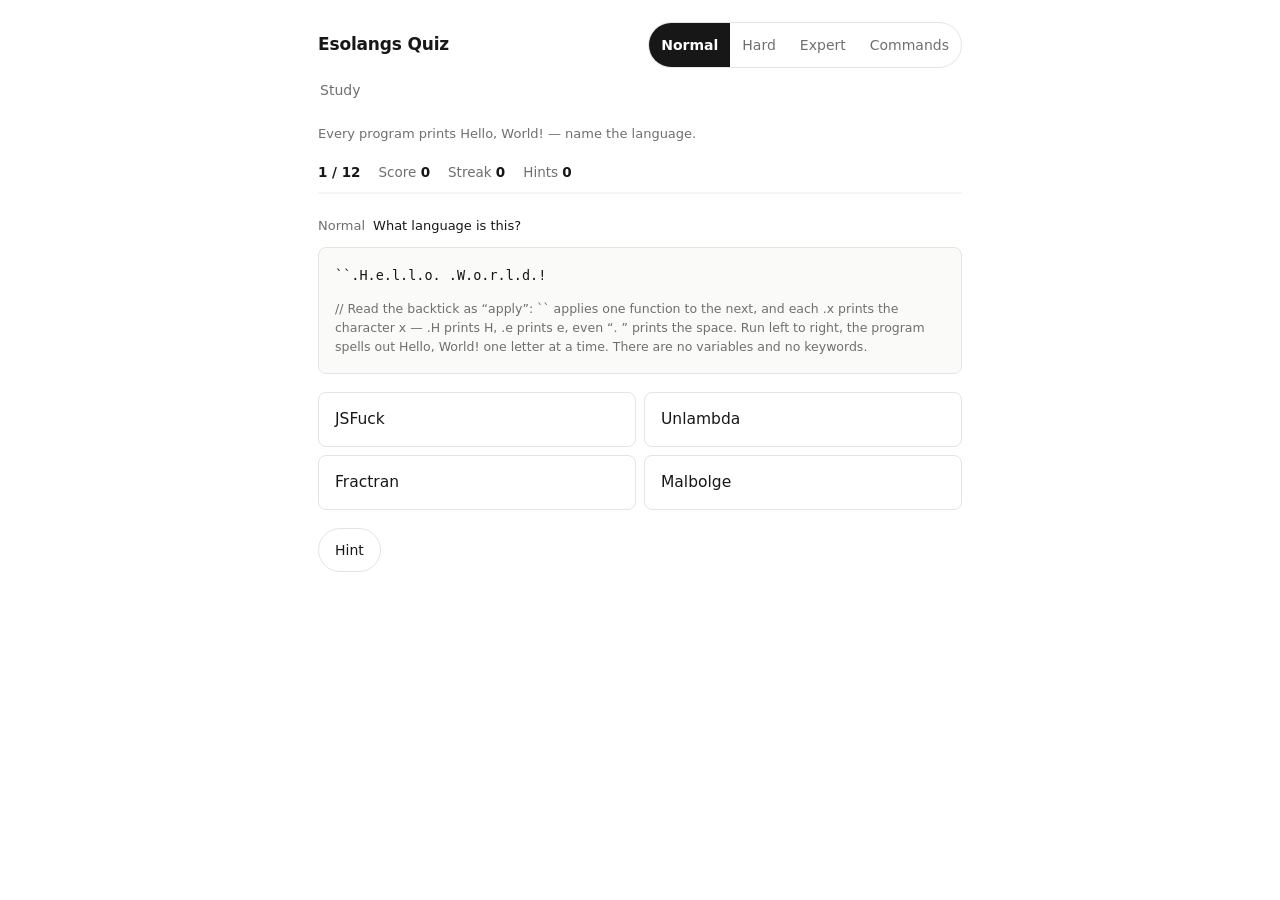
==== commit 03835aee: "Rebalance Commands distractors so answer length is not a tell The correct effect was the strictly lo" ====
--- a/index.html
+++ b/index.html
@@ -2997,8 +2997,8 @@
     "short": "reads a character into the current cell",
     "ask": "reads one character of input into the current cell",
     "distractors": [
-      "Write the current cell out as a character",
-      "Read an integer into the current cell",
+      "Write the current cell out as a character and then set the cell to 0",
+      "Read an integer into the current cell, digit by digit",
       "Read a single bit of input"
     ],
     "weakHint": "This one listens to the outside world.",
@@ -3029,7 +3029,7 @@
     "short": "jumps back to the matching [ if the cell is not 0",
     "ask": "jumps back to the matching [ when the current cell is not 0",
     "distractors": [
-      "Skip forward past the matching ] if the current cell is 0",
+      "Skip forward past the matching ] if the current cell is 0, clearing the cell on the way out",
       "Write the current cell out as a character",
       "Shift the pointer one cell rightward"
     ],
@@ -3047,7 +3047,7 @@
     "distractors": [
       "Skip forward past the matching moo if the cell is 0",
       "Step the memory pointer one block back",
-      "Execute the value in the cell as an instruction"
+      "Execute the value in the cell as an instruction, then move the pointer one block forward"
     ],
     "weakHint": "It belongs with a partner command, and looks backwards for it.",
     "fact": "moo pairs with MOO like Brainfuck's brackets — and the instruction right after a MOO decides which moo it matches, a famous COW trap.",
@@ -3077,9 +3077,9 @@
     "short": "moves the pointer one block forward",
     "ask": "moves the memory pointer one block forward",
     "distractors": [
-      "Step the memory pointer one block back",
+      "Step the memory pointer one block back and zero the block it leaves",
       "Add 1 to the current cell",
-      "Print the current cell as a character"
+      "Print the current cell as a character, followed by a newline"
     ],
     "weakHint": "Position, not value — and mind the capitalisation.",
     "fact": "Sean Heber created COW in 2003; every command is three letters long and a variation of 'moo'.",
@@ -3109,9 +3109,9 @@
     "short": "starts a loop, jumping past it if the cell is 0",
     "ask": "begins a loop and jumps past the matching moo when the cell is 0",
     "distractors": [
-      "Jump back to the matching MOO whenever it is reached",
-      "Skip the next instruction unconditionally",
-      "Read a character into the current cell"
+      "Jump back to the matching MOO whenever it is reached and clear the register on arrival",
+      "Skip the next instruction unconditionally, whatever it is, and carry on with the one after",
+      "Read a character into the current cell from input, storing its code as a number"
     ],
     "weakHint": "It belongs with a partner command, and tests the cell first.",
     "fact": "MOO skips the instruction immediately after itself while searching for its moo — so 'OOO MOO moo moo' matches the second moo, not the first.",
@@ -3157,7 +3157,7 @@
     "short": "reads an integer into the current cell",
     "ask": "reads an integer from input into the current cell",
     "distractors": [
-      "Print the current cell as an integer",
+      "Print the current cell as an integer and then clear the cell",
       "Read a character into the current cell",
       "Print the current cell as a character"
     ],
@@ -3175,7 +3175,7 @@
     "distractors": [
       "Move the pointer one cell to the left",
       "Add 1 to the current cell",
-      "Print the current cell as a character"
+      "Print the current cell as a character and advance the pointer past it"
     ],
     "weakHint": "Two Ooks, two marks — read them as a pair.",
     "fact": "Ook! was designed by David Madore as a joke gift: Brainfuck, as spoken by an orangutan.",
@@ -3189,9 +3189,9 @@
     "short": "moves the pointer one cell left",
     "ask": "moves the pointer one cell to the left",
     "distractors": [
-      "Move the pointer one cell to the right",
+      "Move the pointer one cell to the right, wrapping around at the tape's end",
       "Subtract 1 from the current cell",
-      "Read one character of input into the current cell"
+      "Read one character of input into the current cell and echo it back to the screen"
     ],
     "weakHint": "Two Ooks, two marks — read them as a pair.",
     "fact": "Every Ook! command is exactly two tokens; single Ooks left over are meaningless.",
@@ -3206,8 +3206,8 @@
     "ask": "adds 1 to the current cell",
     "distractors": [
       "Subtract 1 from the current cell",
-      "Move the pointer one cell to the right",
-      "Print the current cell as a character"
+      "Move the pointer one cell to the right and double the value waiting there",
+      "Print the current cell as a character, then reset it to zero"
     ],
     "weakHint": "The friendliest-looking pair does arithmetic.",
     "fact": "Ook. Ook. is the only pair made of two identical dotted tokens — and it is the increment.",
@@ -3221,9 +3221,9 @@
     "short": "subtracts 1 from the current cell",
     "ask": "subtracts 1 from the current cell",
     "distractors": [
-      "Add 1 to the current cell",
-      "Set the current cell to 0",
-      "Move the pointer one cell to the left"
+      "Add 1 to the current cell, and move the pointer to the next cell as well",
+      "Set the current cell to 0 and every cell to its left as well",
+      "Move the pointer one cell to the left, skipping over any zero cells"
     ],
     "weakHint": "The most emphatic pair does arithmetic.",
     "fact": "Two exclamations make the decrement — Ook!'s punctuation is its entire syntax.",
@@ -3237,7 +3237,7 @@
     "short": "prints the current cell as a character",
     "ask": "prints the current cell as a character",
     "distractors": [
-      "Read one character of input into the current cell",
+      "Read one character of input into the current cell and print it straight back out",
       "Print the current cell as a number",
       "Begin a loop"
     ],
@@ -3318,8 +3318,8 @@
     "ask": "sends the instruction pointer to the left",
     "distractors": [
       "Send the instruction pointer right",
-      "Make a second copy of the top stack value",
-      "Skip the next cell entirely"
+      "Make a second copy of the top stack value and push it beneath the original",
+      "Skip the next cell entirely, and the one after it too, whatever they hold"
     ],
     "weakHint": "It steers; it never touches the stack.",
     "fact": "The Befunge-93 grid is a torus in the original spec — fly off one edge and you reappear at the other.",
@@ -3334,7 +3334,7 @@
     "ask": "sends the instruction pointer upward",
     "distractors": [
       "Send the instruction pointer down",
-      "Pop a value and print it as a number",
+      "Pop a value and print it as a number, then clear the rest of the stack",
       "Exchange the top two stack values"
     ],
     "weakHint": "It steers; it never touches the stack.",
@@ -3349,9 +3349,9 @@
     "short": "sends the instruction pointer down",
     "ask": "sends the instruction pointer downward",
     "distractors": [
-      "Send the instruction pointer up",
-      "Pop a value and print it as a character",
-      "Throw the top stack value away"
+      "Send the instruction pointer up and back to the top row of the grid",
+      "Pop a value and print it as a character, adding a newline after it",
+      "Throw the top stack value away and push a zero in its place on the stack"
     ],
     "weakHint": "It steers; it never touches the stack.",
     "fact": "The letter v doubles as the arrow — Befunge's arrows point the way they are drawn.",
@@ -3462,8 +3462,8 @@
     "ask": "skips the next cell entirely",
     "distractors": [
       "Stop the program dead",
-      "Send the instruction pointer in a random direction",
-      "Throw the top stack value away"
+      "Send the instruction pointer in a random direction, never the way it came",
+      "Throw the top stack value away, then duplicate the new top value"
     ],
     "weakHint": "The cell after this one might as well not exist.",
     "fact": "The bridge is how Befunge code hops over a cell it must not execute — often the @ that would end it.",
@@ -3541,8 +3541,8 @@
     "short": "pops and discards the top stack item",
     "ask": "pops and discards the top item of the stack",
     "distractors": [
-      "Make a copy of the top item of the stack",
-      "Exchange the top two items of the stack",
+      "Make a copy of the top item of the stack and tuck it underneath the original",
+      "Exchange the top two items of the stack, then discard the smaller one",
       "Print the top item as a character"
     ],
     "weakHint": "This one throws information away.",
@@ -3605,7 +3605,7 @@
     "short": "reads a character and pushes its code",
     "ask": "reads a character and pushes its code onto the stack",
     "distractors": [
-      "Pop a number and output it as a character",
+      "Pop a number and output it as a character, with a newline following it",
       "Read a number and push it",
       "Make a copy of the top item of the stack"
     ],
@@ -3655,7 +3655,7 @@
     "distractors": [
       "Throw the top stack item away",
       "Take the bitwise NOT of the top number",
-      "Subtract the top two numbers"
+      "Subtract the top two numbers and keep the result in a variable"
     ],
     "weakHint": "One value, flipped in sign — this is how FALSE writes negatives.",
     "fact": "FALSE has no negative literals: -3 is written 3_ , the underscore supplying the minus sign.",
@@ -3733,8 +3733,8 @@
     "short": "flushes the I/O buffers",
     "ask": "flushes the input and output buffers",
     "distractors": [
-      "End the program",
-      "Print the top item as a character",
+      "End the program and print the final stack before stopping",
+      "Print the top item as a character, converting it to uppercase first",
       "Read a character from input"
     ],
     "weakHint": "Nothing is computed — this is housekeeping for the streams.",
@@ -3813,7 +3813,7 @@
     "short": "moves the tape pointer right",
     "ask": "moves the tape pointer one cell to the right",
     "distractors": [
-      "Shift the tape pointer one cell leftward",
+      "Shift the tape pointer one cell leftward, wrapping to the far end of the tape",
       "Send the instruction pointer to the right",
       "Raise the current tape cell by 1"
     ],
@@ -3829,8 +3829,8 @@
     "short": "moves the tape pointer left",
     "ask": "moves the tape pointer one cell to the left",
     "distractors": [
-      "Shift the tape pointer one cell rightward",
-      "Send the instruction pointer to the left",
+      "Shift the tape pointer one cell rightward and raise the cell it lands on",
+      "Send the instruction pointer to the left and back to the start of the line",
       "Lower the current tape cell by 1"
     ],
     "weakHint": "This moves the data pointer — the path itself is unmoved.",
@@ -3845,9 +3845,9 @@
     "short": "skips the next character",
     "ask": "skips the next character in the path",
     "distractors": [
-      "Skip the next character only if the cell is 0",
-      "End the program",
-      "Reflect the direction of travel"
+      "Skip the next character only if the cell is 0, and skip two if it is not",
+      "End the program, printing the whole tape before it stops",
+      "Reflect the direction of travel as if off a mirror in the path"
     ],
     "weakHint": "Whatever comes next simply doesn't happen.",
     "fact": "SKIP is half of SNUSP's conditional machinery — paired with a mirror, it builds loops and branches.",
@@ -3861,9 +3861,9 @@
     "short": "skips the next character if the cell is 0",
     "ask": "skips the next character in the path when the current cell is 0",
     "distractors": [
-      "Skip the next character unconditionally",
-      "Jump back to the start of the line",
-      "Read a character into the current cell"
+      "Skip the next character unconditionally, and the one after it for good measure",
+      "Jump back to the start of the line and begin the whole program again from there",
+      "Read a character into the current cell and print it back as confirmation"
     ],
     "weakHint": "A skip with a condition attached — the cell decides.",
     "fact": "? is SKIPZ in the spec; together / \\ ! and ? do all the work of Brainfuck's [ and ].",
@@ -3894,8 +3894,8 @@
     "ask": "sends the instruction pointer to the left",
     "distractors": [
       "Send the instruction pointer right",
-      "Duplicate the top stack value",
-      "Skip the next cell entirely"
+      "Duplicate the top stack value and place the copy second from the top",
+      "Skip the next cell entirely, leaping over it in the current direction"
     ],
     "weakHint": "It steers the swimmer; the stack is untouched.",
     "fact": "Fish's arrows face the way they send you, like Befunge's — but here the fish does the travelling.",
@@ -3910,7 +3910,7 @@
     "ask": "sends the instruction pointer upward",
     "distractors": [
       "Send the instruction pointer down",
-      "Pop a value and print it as a number",
+      "Pop a value and print it as a number, clearing the stack afterwards",
       "Swap the top two stack values"
     ],
     "weakHint": "It steers the swimmer; the stack is untouched.",
@@ -3925,9 +3925,9 @@
     "short": "sends the instruction pointer down",
     "ask": "sends the instruction pointer downward",
     "distractors": [
-      "Send the instruction pointer up",
-      "Pop a value and print it as a character",
-      "Pop the top value and discard it"
+      "Send the instruction pointer up and nudge the stack one place over",
+      "Pop a value and print it as a character, then discard the next value too",
+      "Pop the top value and discard it, along with the one beneath it"
     ],
     "weakHint": "It steers the swimmer; the stack is untouched.",
     "fact": "A Fish program with no direction changes at all still wraps off the right edge and continues.",
@@ -3973,9 +3973,9 @@
     "short": "moves the pointer one bit-cell right",
     "ask": "moves the pointer one cell to the right",
     "distractors": [
-      "Move the pointer one cell to the left",
+      "Move the pointer one cell to the left and flip the bit in the cell it reaches",
       "Toggle the current bit",
-      "Print the current bit"
+      "Print the current bit, followed by the bits of all the cells to its right"
     ],
     "weakHint": "It changes where you are, not what anything holds.",
     "fact": "Brainbool (2005) shrinks Brainfuck's byte cells to single bits — the tape is a row of switches.",
@@ -3989,7 +3989,7 @@
     "short": "moves the pointer one bit-cell left",
     "ask": "moves the pointer one cell to the left",
     "distractors": [
-      "Move the pointer one cell to the right",
+      "Move the pointer one cell to the right and set the bit it lands on to 1",
       "Toggle the current bit",
       "Read a bit into the current cell"
     ],
@@ -4053,7 +4053,7 @@
     "short": "reads one bit of input",
     "ask": "reads a single bit of input into the current cell",
     "distractors": [
-      "Read a whole byte of input into the current cell",
+      "Read a whole byte of input into the current cell, all eight bits at once",
       "Output the current bit",
       "Toggle the current bit"
     ],
@@ -4069,9 +4069,9 @@
     "short": "starts a loop, skipping it if the bit is 0",
     "ask": "begins a loop and skips it entirely when the current bit is 0",
     "distractors": [
-      "Jump back if the current bit is 1",
-      "End the program",
-      "Toggle the current bit"
+      "Jump back if the current bit is 1, and do not test the bit again at the top",
+      "End the program at once, printing every bit stored on the tape on the way out",
+      "Toggle the current bit, and the bits in the cells on either side of it too"
     ],
     "weakHint": "It decides whether what follows happens at all.",
     "fact": "A Brainbool loop runs while its bit is 1 — with bits, 'nonzero' and 'true' are the same thing.",
@@ -4085,9 +4085,9 @@
     "short": "jumps back to the matching [ if the bit is 1",
     "ask": "jumps back to the matching [ when the current bit is 1",
     "distractors": [
-      "Skip forward if the current bit is 0",
+      "Skip forward if the current bit is 0, landing two cells past the matching ]",
       "Output the current bit",
-      "Move the pointer one cell to the right"
+      "Move the pointer one cell to the right and read a bit into the cell there"
     ],
     "weakHint": "It decides whether what came before happens again.",
     "fact": "Brainbool keeps Brainfuck's two-ended loop test — the bit is checked at both brackets.",
@@ -4101,7 +4101,7 @@
     "short": "prints a variable — numbers emerge as Roman numerals",
     "ask": "prints a variable's value, with numbers rendered as Roman numerals",
     "distractors": [
-      "Read a value typed as English digit names into a variable",
+      "Read a value typed as English digit names into a variable, converting it to Roman numerals",
       "Print the variable exactly as stored, in decimal",
       "Stop the program immediately"
     ],
@@ -4117,8 +4117,8 @@
     "short": "reads a value typed as English digit names",
     "ask": "reads a value into a variable, the digits typed out as English words",
     "distractors": [
-      "Print a variable as Roman numerals",
-      "Store a constant into the variable",
+      "Print a variable as Roman numerals in the special output format, and then wipe the variable clean",
+      "Store a constant into the variable, replacing the value it held before the statement ran",
       "Disable the variable until it is remembered"
     ],
     "weakHint": "Despite the name, this one listens — it does not talk.",
@@ -4181,9 +4181,9 @@
     "short": "re-enables what ABSTAIN disabled",
     "ask": "re-enables a line or statement kind disabled by ABSTAIN",
     "distractors": [
-      "Disable the labelled line until further notice",
-      "Resume execution at a saved return address",
-      "Restore variables pushed by STASH"
+      "Disable the labelled line until further notice, and every line that follows it as well",
+      "Resume execution at a saved return address, and throw away every other address on the return stack",
+      "Restore variables pushed onto the STASH, bringing every saved copy back at once"
     ],
     "weakHint": "It undoes somebody else's disabling — nothing more.",
     "fact": "REINSTATE can itself be abstained from, making every abstention in the program permanent — INTERCAL at its most INTERCAL.",
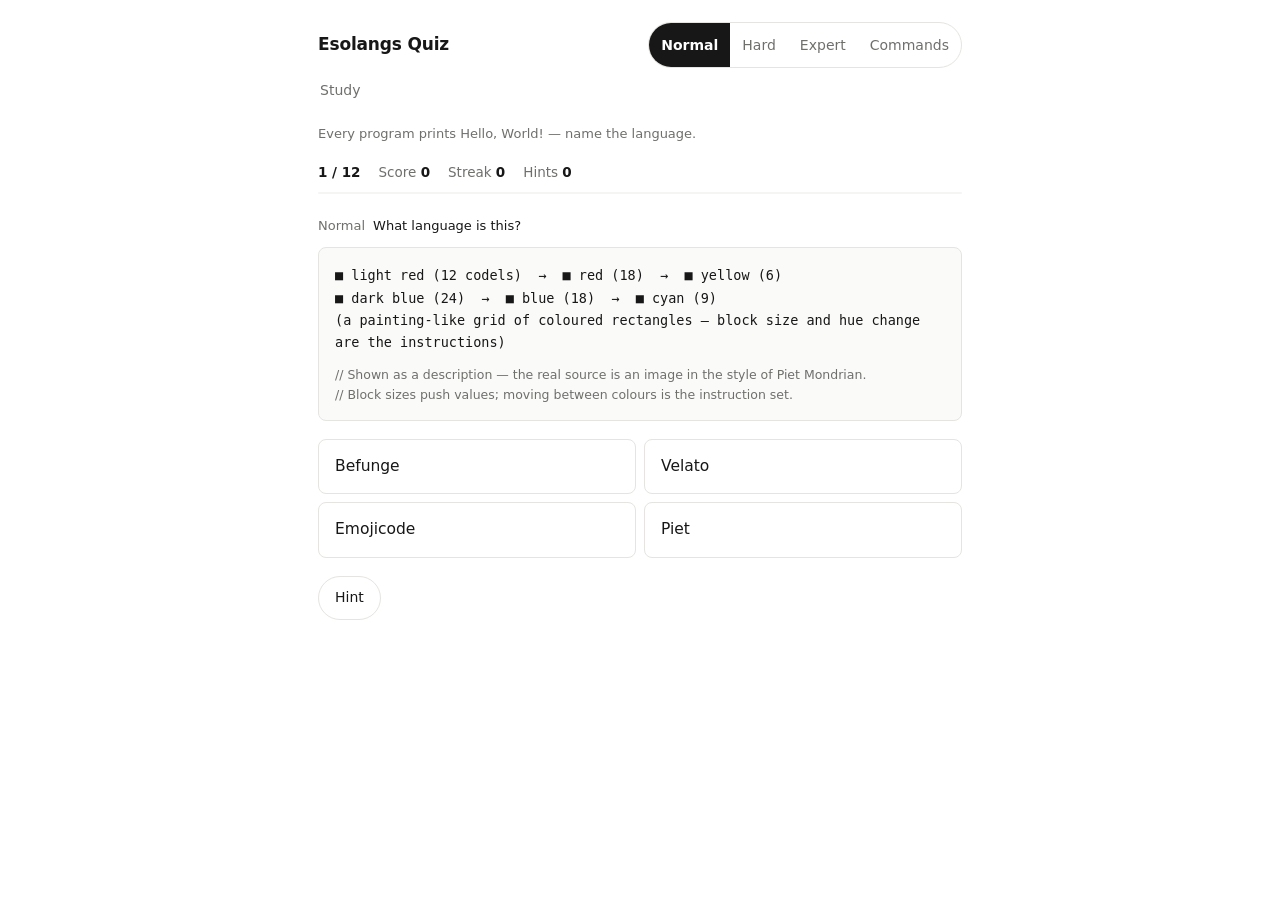
==== commit 607ddbe6: "Balance Commands punctuation so it is not a tell" ====
--- a/index.html
+++ b/index.html
@@ -3013,7 +3013,7 @@
     "short": "starts a loop, skipping it if the cell is 0",
     "ask": "begins a loop and skips it entirely when the current cell is 0",
     "distractors": [
-      "Jump back to the matching [ if the current cell is not 0",
+      "Jump back: if the current cell is not 0, return to the matching [",
       "End the program",
       "Duplicate the current cell"
     ],
@@ -3029,7 +3029,7 @@
     "short": "jumps back to the matching [ if the cell is not 0",
     "ask": "jumps back to the matching [ when the current cell is not 0",
     "distractors": [
-      "Skip forward past the matching ] if the current cell is 0, clearing the cell on the way out",
+      "Skip forward past the matching ] if the current cell is 0: clear the cell on the way out",
       "Write the current cell out as a character",
       "Shift the pointer one cell rightward"
     ],
@@ -3045,7 +3045,7 @@
     "short": "jumps back to the matching MOO",
     "ask": "ends a loop by jumping back to the matching MOO",
     "distractors": [
-      "Skip forward past the matching moo if the cell is 0",
+      "Skip forward: pass the matching moo if the cell is 0",
       "Step the memory pointer one block back",
       "Execute the value in the cell as an instruction, then move the pointer one block forward"
     ],
@@ -3093,7 +3093,7 @@
     "short": "reads a character if the cell is 0, otherwise prints it as a character",
     "ask": "reads a character when the cell is 0 and prints the cell as a character otherwise",
     "distractors": [
-      "Print the current cell as an integer",
+      "Print the current cell as an integer; leave its value unchanged",
       "Read an integer into the current cell",
       "Zero the current cell outright"
     ],
@@ -3109,7 +3109,7 @@
     "short": "starts a loop, jumping past it if the cell is 0",
     "ask": "begins a loop and jumps past the matching moo when the cell is 0",
     "distractors": [
-      "Jump back to the matching MOO whenever it is reached and clear the register on arrival",
+      "Jump back to the matching MOO: whenever it is reached, clear the register on arrival",
       "Skip the next instruction unconditionally, whatever it is, and carry on with the one after",
       "Read a character into the current cell from input, storing its code as a number"
     ],
@@ -3143,7 +3143,7 @@
     "distractors": [
       "Zero the current cell outright",
       "Print the current cell as an integer",
-      "Execute the value in the cell as an instruction"
+      "Execute the value in the cell as an instruction: run it as code; leave the register untouched"
     ],
     "weakHint": "It involves the one place outside the memory blocks.",
     "fact": "COW has exactly one register, and MMM is its only door — the same command loads it and unloads it.",
@@ -3173,7 +3173,7 @@
     "short": "moves the pointer one cell right",
     "ask": "moves the pointer one cell to the right",
     "distractors": [
-      "Move the pointer one cell to the left",
+      "Shift the pointer one cell to the left (Brainfuck's <)",
       "Add 1 to the current cell",
       "Print the current cell as a character and advance the pointer past it"
     ],
@@ -3190,7 +3190,7 @@
     "ask": "moves the pointer one cell to the left",
     "distractors": [
       "Move the pointer one cell to the right, wrapping around at the tape's end",
-      "Subtract 1 from the current cell",
+      "Lower the current cell by 1 (Brainfuck's -)",
       "Read one character of input into the current cell and echo it back to the screen"
     ],
     "weakHint": "Two Ooks, two marks — read them as a pair.",
@@ -3206,7 +3206,7 @@
     "ask": "adds 1 to the current cell",
     "distractors": [
       "Subtract 1 from the current cell",
-      "Move the pointer one cell to the right and double the value waiting there",
+      "Move the pointer one cell to the right and double the value waiting there (Brainfuck's >)",
       "Print the current cell as a character, then reset it to zero"
     ],
     "weakHint": "The friendliest-looking pair does arithmetic.",
@@ -3221,7 +3221,7 @@
     "short": "subtracts 1 from the current cell",
     "ask": "subtracts 1 from the current cell",
     "distractors": [
-      "Add 1 to the current cell, and move the pointer to the next cell as well",
+      "Add 1 to the current cell, and move the pointer to the next cell as well (Brainfuck's +)",
       "Set the current cell to 0 and every cell to its left as well",
       "Move the pointer one cell to the left, skipping over any zero cells"
     ],
@@ -3239,7 +3239,7 @@
     "distractors": [
       "Read one character of input into the current cell and print it straight back out",
       "Print the current cell as a number",
-      "Begin a loop"
+      "Begin a loop (Brainfuck's [)"
     ],
     "weakHint": "This pair talks to the outside world.",
     "fact": "Ook! is a pure reskin: any Brainfuck program translates token for token, and this pair is its full stop.",
@@ -3253,7 +3253,7 @@
     "short": "reads a character into the current cell",
     "ask": "reads one character of input into the current cell",
     "distractors": [
-      "Print the current cell as a character",
+      "Write the current cell out as a character (Brainfuck's .)",
       "Read an integer into the current cell",
       "End a loop body"
     ],
@@ -3269,9 +3269,9 @@
     "short": "starts a loop, skipping it if the cell is 0",
     "ask": "begins a loop and skips it entirely when the current cell is 0",
     "distractors": [
-      "Jump back if the current cell is not 0",
+      "Jump back: if the current cell is not 0, return to the loop's start",
       "End the program",
-      "Duplicate the current cell"
+      "Duplicate the current cell (make a second copy)"
     ],
     "weakHint": "It decides whether what follows happens at all.",
     "fact": "Ook!'s loop brackets are its two mixed question pairs — Ook! Ook? opens, Ook? Ook! closes.",
@@ -3285,8 +3285,8 @@
     "short": "jumps back if the cell is not 0",
     "ask": "jumps back to the loop start when the current cell is not 0",
     "distractors": [
-      "Skip forward if the current cell is 0",
-      "Print the current cell as a character",
+      "Skip forward: if the current cell is 0, pass the matching Ook! Ook?",
+      "Write the current cell out as a character (Brainfuck's .)",
       "Move the pointer one cell to the right"
     ],
     "weakHint": "It decides whether what came before happens again.",
@@ -3301,7 +3301,7 @@
     "short": "sends the instruction pointer right",
     "ask": "sends the instruction pointer to the right",
     "distractors": [
-      "Send the instruction pointer left",
+      "Send the instruction pointer left — onward in that direction",
       "Push the value 1 onto the stack",
       "Stop the program dead"
     ],
@@ -3317,7 +3317,7 @@
     "short": "sends the instruction pointer left",
     "ask": "sends the instruction pointer to the left",
     "distractors": [
-      "Send the instruction pointer right",
+      "Send the instruction pointer right — onward in that direction",
       "Make a second copy of the top stack value and push it beneath the original",
       "Skip the next cell entirely, and the one after it too, whatever they hold"
     ],
@@ -3333,7 +3333,7 @@
     "short": "sends the instruction pointer up",
     "ask": "sends the instruction pointer upward",
     "distractors": [
-      "Send the instruction pointer down",
+      "Send the instruction pointer down — onward in that direction",
       "Pop a value and print it as a number, then clear the rest of the stack",
       "Exchange the top two stack values"
     ],
@@ -3349,7 +3349,7 @@
     "short": "sends the instruction pointer down",
     "ask": "sends the instruction pointer downward",
     "distractors": [
-      "Send the instruction pointer up and back to the top row of the grid",
+      "Send the instruction pointer up — back to the top row of the grid",
       "Pop a value and print it as a character, adding a newline after it",
       "Throw the top stack value away and push a zero in its place on the stack"
     ],
@@ -3446,7 +3446,7 @@
     "ask": "pops a value and branches right on zero, left otherwise",
     "distractors": [
       "Travel right if the value was nonzero, left if it was 0",
-      "Skip the next cell entirely",
+      "Bridge: skip the next cell entirely",
       "Make a second copy of the top stack value"
     ],
     "weakHint": "A fork in the road, decided by one popped value.",
@@ -3461,7 +3461,7 @@
     "short": "skips the next cell entirely",
     "ask": "skips the next cell entirely",
     "distractors": [
-      "Stop the program dead",
+      "Stop the program dead: end execution immediately",
       "Send the instruction pointer in a random direction, never the way it came",
       "Throw the top stack value away, then duplicate the new top value"
     ],
@@ -3495,7 +3495,7 @@
     "distractors": [
       "Make a copy of the top item of the stack",
       "Exchange the top two items of the stack",
-      "Remove the top item of the stack and throw it away"
+      "Remove the top item of the stack — throw it away"
     ],
     "weakHint": "The opening pair says 'stack'; the rest is a number written in space and tab.",
     "fact": "Whitespace numbers are written in binary — space for 0, tab for 1 — and ended by a linefeed.",
@@ -3654,7 +3654,7 @@
     "ask": "negates the top number",
     "distractors": [
       "Throw the top stack item away",
-      "Take the bitwise NOT of the top number",
+      "Take the bitwise NOT — flip each bit",
       "Subtract the top two numbers and keep the result in a variable"
     ],
     "weakHint": "One value, flipped in sign — this is how FALSE writes negatives.",
@@ -3717,7 +3717,7 @@
     "short": "pushes the character code of the following character",
     "ask": "pushes the character code of the character that follows it",
     "distractors": [
-      "Print the following character literally",
+      "Print the following character literally (without converting it to a code)",
       "Read a character from input",
       "Begin a string literal"
     ],
@@ -3877,7 +3877,7 @@
     "short": "sends the instruction pointer right",
     "ask": "sends the instruction pointer to the right",
     "distractors": [
-      "Send the instruction pointer left",
+      "Send the instruction pointer left — onward in that direction",
       "Pop the top value and write it out as a character",
       "Stop the program dead"
     ],
@@ -3893,7 +3893,7 @@
     "short": "sends the instruction pointer left",
     "ask": "sends the instruction pointer to the left",
     "distractors": [
-      "Send the instruction pointer right",
+      "Send the instruction pointer right — onward in that direction",
       "Duplicate the top stack value and place the copy second from the top",
       "Skip the next cell entirely, leaping over it in the current direction"
     ],
@@ -3911,7 +3911,7 @@
     "distractors": [
       "Send the instruction pointer down",
       "Pop a value and print it as a number, clearing the stack afterwards",
-      "Swap the top two stack values"
+      "Swap the top two stack values — exchange their order"
     ],
     "weakHint": "It steers the swimmer; the stack is untouched.",
     "fact": "Vertical swimming is what lets Fish programs loop back over their own lines.",
@@ -3927,7 +3927,7 @@
     "distractors": [
       "Send the instruction pointer up and nudge the stack one place over",
       "Pop a value and print it as a character, then discard the next value too",
-      "Pop the top value and discard it, along with the one beneath it"
+      "Pop the top value — discard it along with the one directly beneath it"
     ],
     "weakHint": "It steers the swimmer; the stack is untouched.",
     "fact": "A Fish program with no direction changes at all still wraps off the right edge and continues.",
@@ -3974,7 +3974,7 @@
     "ask": "moves the pointer one cell to the right",
     "distractors": [
       "Move the pointer one cell to the left and flip the bit in the cell it reaches",
-      "Toggle the current bit",
+      "Toggle the current bit — flip 0 to 1 or 1 to 0",
       "Print the current bit, followed by the bits of all the cells to its right"
     ],
     "weakHint": "It changes where you are, not what anything holds.",
@@ -3990,7 +3990,7 @@
     "ask": "moves the pointer one cell to the left",
     "distractors": [
       "Move the pointer one cell to the right and set the bit it lands on to 1",
-      "Toggle the current bit",
+      "Toggle the current bit — flip 0 to 1 or 1 to 0",
       "Read a bit into the current cell"
     ],
     "weakHint": "It changes where you are, not what anything holds.",
@@ -4007,7 +4007,7 @@
     "distractors": [
       "Add 1 to the current byte, wrapping at 256",
       "Set the current bit to 1",
-      "Move the pointer one cell to the right"
+      "Move the pointer one cell to the right — one step along the tape"
     ],
     "weakHint": "There is no 'up' from 1 in a one-bit world.",
     "fact": "In Brainbool + and - are the same operation in disguise: with modulo-2 cells, adding and subtracting both just flip.",
@@ -4023,7 +4023,7 @@
     "distractors": [
       "Subtract 1 from the current byte, wrapping at 256",
       "Set the current bit to 0",
-      "Move the pointer one cell to the left"
+      "Move the pointer one cell to the left — one step along the tape"
     ],
     "weakHint": "There is no 'down' from 0 in a one-bit world.",
     "fact": "Because - toggles exactly like +, Brainbool programs use whichever sign reads better — the machine cannot tell them apart.",
@@ -4069,7 +4069,7 @@
     "short": "starts a loop, skipping it if the bit is 0",
     "ask": "begins a loop and skips it entirely when the current bit is 0",
     "distractors": [
-      "Jump back if the current bit is 1, and do not test the bit again at the top",
+      "Jump back if the current bit is 1: do not test the bit again at the top",
       "End the program at once, printing every bit stored on the tape on the way out",
       "Toggle the current bit, and the bits in the cells on either side of it too"
     ],
@@ -4086,7 +4086,7 @@
     "ask": "jumps back to the matching [ when the current bit is 1",
     "distractors": [
       "Skip forward if the current bit is 0, landing two cells past the matching ]",
-      "Output the current bit",
+      "Output the current bit: write a 0 or a 1",
       "Move the pointer one cell to the right and read a bit into the cell there"
     ],
     "weakHint": "It decides whether what came before happens again.",
@@ -4102,7 +4102,7 @@
     "ask": "prints a variable's value, with numbers rendered as Roman numerals",
     "distractors": [
       "Read a value typed as English digit names into a variable, converting it to Roman numerals",
-      "Print the variable exactly as stored, in decimal",
+      "Print the variable exactly as stored — in decimal, not Roman numerals",
       "Stop the program immediately"
     ],
     "weakHint": "Despite the name, this one talks — it does not listen.",
@@ -4119,7 +4119,7 @@
     "distractors": [
       "Print a variable as Roman numerals in the special output format, and then wipe the variable clean",
       "Store a constant into the variable, replacing the value it held before the statement ran",
-      "Disable the variable until it is remembered"
+      "Disable the variable — leave it unusable until it is remembered"
     ],
     "weakHint": "Despite the name, this one listens — it does not talk.",
     "fact": "WRITE IN is INTERCAL's input, and it accepts only digits spelled in English — SIX FIVE FIVE THREE FIVE, never 65535.",
@@ -4150,7 +4150,7 @@
     "ask": "arranges for execution to continue at this statement whenever the labelled line finishes",
     "distractors": [
       "Jump immediately to line 101, saving a return address",
-      "Disable line 101 until it is reinstated",
+      "Disable line 101: skip it until it is reinstated",
       "Discard the return address for line 101"
     ],
     "weakHint": "Nothing moves now — the trap springs when the other line runs.",
@@ -4165,7 +4165,7 @@
     "short": "disables the labelled line (or statement kind) until reinstated",
     "ask": "disables a labelled line, or a whole kind of statement, until it is reinstated",
     "distractors": [
-      "Re-enable a line disabled earlier",
+      "Re-enable a line disabled earlier — restore it so it runs again",
       "Steal control when the labelled line finishes",
       "Make writes to a variable be silently ignored"
     ],
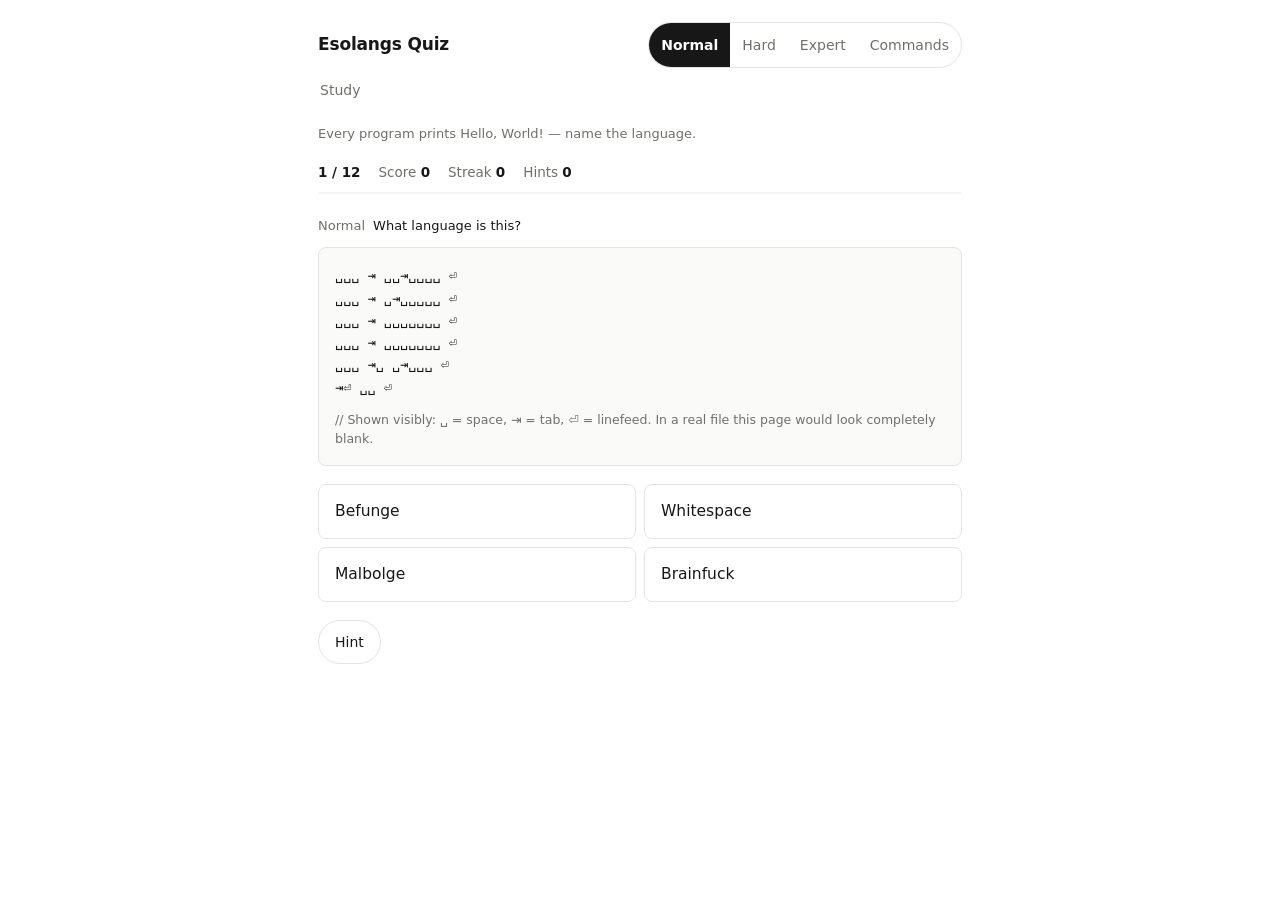
==== commit 6e38b978: "Rewrite Commands distractors as minimal pairs A blind options-only test scored 56% against 25% chanc" ====
--- a/index.html
+++ b/index.html
@@ -2917,9 +2917,9 @@
     "short": "moves the pointer one cell right",
     "ask": "moves the pointer one cell to the right",
     "distractors": [
-      "Shift the pointer one cell leftward",
-      "Raise the current cell by 1",
-      "Write the current cell out as a character"
+      "Move the pointer two cells to the left",
+      "Add 2 to the current cell",
+      "Print the current cell as a number"
     ],
     "weakHint": "It changes where you are, not what anything holds.",
     "fact": "Urban Müller designed Brainfuck in 1993 aiming for the smallest possible compiler — this arrow is half of its entire vocabulary for moving.",
@@ -2933,9 +2933,9 @@
     "short": "moves the pointer one cell left",
     "ask": "moves the pointer one cell to the left",
     "distractors": [
-      "Shift the pointer one cell rightward",
-      "Lower the current cell by 1",
-      "Take one character of input into the current cell"
+      "Move the pointer two cells to the right",
+      "Subtract 2 from the current cell",
+      "Read one character of input into the next cell"
     ],
     "weakHint": "It changes where you are, not what anything holds.",
     "fact": "Brainfuck's tape is unbounded in both directions in the classic model — this command walks it backwards.",
@@ -2949,9 +2949,9 @@
     "short": "adds 1 to the current cell",
     "ask": "adds 1 to the current cell",
     "distractors": [
-      "Lower the current cell by 1",
-      "Toggle the current bit",
-      "Shift the pointer one cell rightward"
+      "Subtract 1 from the next cell",
+      "Add 1 to the next cell",
+      "Move the pointer two cells to the right"
     ],
     "weakHint": "The smallest possible change to a value.",
     "fact": "Cells are bytes in the classic language, so enough of these wrap 255 back around to 0.",
@@ -2965,9 +2965,9 @@
     "short": "subtracts 1 from the current cell",
     "ask": "subtracts 1 from the current cell",
     "distractors": [
-      "Raise the current cell by 1",
-      "Set the current cell to 0",
-      "Shift the pointer one cell leftward"
+      "Add 2 to the current cell",
+      "Set the next cell to 0",
+      "Move the pointer two cells to the left"
     ],
     "weakHint": "The smallest possible change to a value, the other way.",
     "fact": "What happens below 0 is implementation-defined in Brainfuck — wrapping and crashing dialects both exist.",
@@ -2981,9 +2981,9 @@
     "short": "prints the current cell as a character",
     "ask": "prints the current cell as a character",
     "distractors": [
-      "Take one character of input into the current cell",
+      "Read one character of input into the next cell",
       "Print the current cell as a number",
-      "Raise the current cell by 1"
+      "Add 2 to the current cell"
     ],
     "weakHint": "This one talks to the outside world.",
     "fact": "The cell's byte value is written out as the character with that code — 72 prints H.",
@@ -2997,9 +2997,9 @@
     "short": "reads a character into the current cell",
     "ask": "reads one character of input into the current cell",
     "distractors": [
-      "Write the current cell out as a character and then set the cell to 0",
-      "Read an integer into the current cell, digit by digit",
-      "Read a single bit of input"
+      "Print the current cell as a number",
+      "Read one line of input into the current cell",
+      "Move the pointer two cells to the right"
     ],
     "weakHint": "This one listens to the outside world.",
     "fact": "At end-of-input, dialects disagree: the cell may become 0, 255, or stay unchanged.",
@@ -3013,9 +3013,9 @@
     "short": "starts a loop, skipping it if the cell is 0",
     "ask": "begins a loop and skips it entirely when the current cell is 0",
     "distractors": [
-      "Jump back: if the current cell is not 0, return to the matching [",
-      "End the program",
-      "Duplicate the current cell"
+      "End a loop body: if the current cell is 0, jump back to the matching [",
+      "Begin a loop: if the current cell is not 0, jump forward past the matching ]",
+      "Add 1 to the next cell"
     ],
     "weakHint": "It decides whether what follows happens at all.",
     "fact": "Brainfuck has no other control flow: every loop in the language starts exactly here.",
@@ -3029,9 +3029,9 @@
     "short": "jumps back to the matching [ if the cell is not 0",
     "ask": "jumps back to the matching [ when the current cell is not 0",
     "distractors": [
-      "Skip forward past the matching ] if the current cell is 0: clear the cell on the way out",
-      "Write the current cell out as a character",
-      "Shift the pointer one cell rightward"
+      "Begin a loop: if the current cell is not 0, jump forward past the matching ]",
+      "End a loop body: if the current cell is not 0, jump back to the matching ]",
+      "Print the current cell as a number"
     ],
     "weakHint": "It decides whether what came before happens again.",
     "fact": "A ] with a zero cell simply falls through — the loop test lives at both ends in Brainfuck.",
@@ -3045,9 +3045,9 @@
     "short": "jumps back to the matching MOO",
     "ask": "ends a loop by jumping back to the matching MOO",
     "distractors": [
-      "Skip forward: pass the matching moo if the cell is 0",
-      "Step the memory pointer one block back",
-      "Execute the value in the cell as an instruction, then move the pointer one block forward"
+      "Loop start: if the current cell is 0, jump forward past the matching MOO",
+      "Move the memory pointer two blocks back",
+      "Loop end: jump forward to the matching MOO, which re-tests the cell"
     ],
     "weakHint": "It belongs with a partner command, and looks backwards for it.",
     "fact": "moo pairs with MOO like Brainfuck's brackets — and the instruction right after a MOO decides which moo it matches, a famous COW trap.",
@@ -3061,9 +3061,9 @@
     "short": "moves the pointer one block back",
     "ask": "moves the memory pointer one block back",
     "distractors": [
-      "Step the memory pointer one block forward",
-      "Subtract 1 from the current cell",
-      "Copy the current cell into the register"
+      "Move the memory pointer two blocks forward",
+      "Set the current cell to 1",
+      "Loop end: jump back to the matching moo, which re-tests the cell"
     ],
     "weakHint": "Position, not value — and mind the capitalisation.",
     "fact": "COW's commands differ only by case: mOo steps back, while its near-twin moO steps forward.",
@@ -3077,9 +3077,9 @@
     "short": "moves the pointer one block forward",
     "ask": "moves the memory pointer one block forward",
     "distractors": [
-      "Step the memory pointer one block back and zero the block it leaves",
-      "Add 1 to the current cell",
-      "Print the current cell as a character, followed by a newline"
+      "Move the memory pointer two blocks back",
+      "Read a character from input into the current cell",
+      "Set the current cell to 1"
     ],
     "weakHint": "Position, not value — and mind the capitalisation.",
     "fact": "Sean Heber created COW in 2003; every command is three letters long and a variation of 'moo'.",
@@ -3093,9 +3093,9 @@
     "short": "reads a character if the cell is 0, otherwise prints it as a character",
     "ask": "reads a character when the cell is 0 and prints the cell as a character otherwise",
     "distractors": [
-      "Print the current cell as an integer; leave its value unchanged",
-      "Read an integer into the current cell",
-      "Zero the current cell outright"
+      "If the current cell is not 0, read a character into it; otherwise print the cell as a character",
+      "If the current cell is 0, print the cell as a character; otherwise read a character into it",
+      "If the current cell is 0, read a character into it; otherwise print the cell as an integer"
     ],
     "weakHint": "One command doing double duty — the cell decides which.",
     "fact": "Moo is COW's only character I/O: the very same token is input or output depending on the cell it finds.",
@@ -3109,9 +3109,9 @@
     "short": "starts a loop, jumping past it if the cell is 0",
     "ask": "begins a loop and jumps past the matching moo when the cell is 0",
     "distractors": [
-      "Jump back to the matching MOO: whenever it is reached, clear the register on arrival",
-      "Skip the next instruction unconditionally, whatever it is, and carry on with the one after",
-      "Read a character into the current cell from input, storing its code as a number"
+      "Loop end: jump back to the matching moo, which re-tests the cell",
+      "Loop start: if the current cell is not 0, jump forward past the matching moo",
+      "Loop start: if the current cell is 0, jump back past the matching moo"
     ],
     "weakHint": "It belongs with a partner command, and tests the cell first.",
     "fact": "MOO skips the instruction immediately after itself while searching for its moo — so 'OOO MOO moo moo' matches the second moo, not the first.",
@@ -3125,9 +3125,9 @@
     "short": "sets the current cell to 0",
     "ask": "sets the current cell to 0",
     "distractors": [
-      "Copy the current cell into the register",
-      "Subtract 1 from the current cell",
-      "Print the current cell as an integer"
+      "Set the next cell to 0",
+      "Set the current cell to 1",
+      "Move the memory pointer two blocks back"
     ],
     "weakHint": "It throws the value away entirely.",
     "fact": "OOO is the reset COW adds to Brainfuck's model — no counting down with MOo required.",
@@ -3141,9 +3141,9 @@
     "short": "copies the cell into the register, or pastes the register back into the cell and clears it",
     "ask": "copies the cell into the empty register, or pastes the register into the cell and clears it",
     "distractors": [
-      "Zero the current cell outright",
-      "Print the current cell as an integer",
-      "Execute the value in the cell as an instruction: run it as code; leave the register untouched"
+      "Register toggle: if the register is empty, copy the cell into it; otherwise paste the register into the cell and keep it",
+      "Register toggle: if the cell is empty, copy the cell into the register; otherwise paste the register into the cell and clear it",
+      "Read a character from input into the current cell"
     ],
     "weakHint": "It involves the one place outside the memory blocks.",
     "fact": "COW has exactly one register, and MMM is its only door — the same command loads it and unloads it.",
@@ -3157,9 +3157,9 @@
     "short": "reads an integer into the current cell",
     "ask": "reads an integer from input into the current cell",
     "distractors": [
-      "Print the current cell as an integer and then clear the cell",
-      "Read a character into the current cell",
-      "Print the current cell as a character"
+      "Read a character from input into the current cell",
+      "Read an integer from input into the register",
+      "Print the current cell as an integer"
     ],
     "weakHint": "It takes a whole number in — case decides direction.",
     "fact": "oom reads an integer; its capitalised twin OOM prints one. In COW, case is not decoration, it is the instruction set.",
@@ -3173,9 +3173,9 @@
     "short": "moves the pointer one cell right",
     "ask": "moves the pointer one cell to the right",
     "distractors": [
-      "Shift the pointer one cell to the left (Brainfuck's <)",
-      "Add 1 to the current cell",
-      "Print the current cell as a character and advance the pointer past it"
+      "Move the pointer two cells to the left (Brainfuck's <)",
+      "Add 2 to the current cell (Brainfuck's +)",
+      "Print the next cell as a character (Brainfuck's .)"
     ],
     "weakHint": "Two Ooks, two marks — read them as a pair.",
     "fact": "Ook! was designed by David Madore as a joke gift: Brainfuck, as spoken by an orangutan.",
@@ -3189,9 +3189,9 @@
     "short": "moves the pointer one cell left",
     "ask": "moves the pointer one cell to the left",
     "distractors": [
-      "Move the pointer one cell to the right, wrapping around at the tape's end",
-      "Lower the current cell by 1 (Brainfuck's -)",
-      "Read one character of input into the current cell and echo it back to the screen"
+      "Move the pointer two cells to the right (Brainfuck's >)",
+      "Subtract 1 from the next cell (Brainfuck's -)",
+      "Read one character of input into the next cell (Brainfuck's ,)"
     ],
     "weakHint": "Two Ooks, two marks — read them as a pair.",
     "fact": "Every Ook! command is exactly two tokens; single Ooks left over are meaningless.",
@@ -3205,9 +3205,9 @@
     "short": "adds 1 to the current cell",
     "ask": "adds 1 to the current cell",
     "distractors": [
-      "Subtract 1 from the current cell",
-      "Move the pointer one cell to the right and double the value waiting there (Brainfuck's >)",
-      "Print the current cell as a character, then reset it to zero"
+      "Subtract 1 from the next cell (Brainfuck's -)",
+      "Add 2 to the current cell (Brainfuck's +)",
+      "Move the pointer two cells to the right (Brainfuck's >)"
     ],
     "weakHint": "The friendliest-looking pair does arithmetic.",
     "fact": "Ook. Ook. is the only pair made of two identical dotted tokens — and it is the increment.",
@@ -3221,9 +3221,9 @@
     "short": "subtracts 1 from the current cell",
     "ask": "subtracts 1 from the current cell",
     "distractors": [
-      "Add 1 to the current cell, and move the pointer to the next cell as well (Brainfuck's +)",
-      "Set the current cell to 0 and every cell to its left as well",
-      "Move the pointer one cell to the left, skipping over any zero cells"
+      "Add 2 to the current cell (Brainfuck's +)",
+      "Subtract 1 from the next cell (Brainfuck's -)",
+      "Subtract 2 from the current cell (Brainfuck's -)"
     ],
     "weakHint": "The most emphatic pair does arithmetic.",
     "fact": "Two exclamations make the decrement — Ook!'s punctuation is its entire syntax.",
@@ -3237,9 +3237,9 @@
     "short": "prints the current cell as a character",
     "ask": "prints the current cell as a character",
     "distractors": [
-      "Read one character of input into the current cell and print it straight back out",
-      "Print the current cell as a number",
-      "Begin a loop (Brainfuck's [)"
+      "Read one character of input into the next cell (Brainfuck's ,)",
+      "Print the current cell as a number (Brainfuck's .)",
+      "Begin a loop: if the current cell is not 0, jump forward past the matching Ook? Ook! (Brainfuck's [)"
     ],
     "weakHint": "This pair talks to the outside world.",
     "fact": "Ook! is a pure reskin: any Brainfuck program translates token for token, and this pair is its full stop.",
@@ -3253,9 +3253,9 @@
     "short": "reads a character into the current cell",
     "ask": "reads one character of input into the current cell",
     "distractors": [
-      "Write the current cell out as a character (Brainfuck's .)",
-      "Read an integer into the current cell",
-      "End a loop body"
+      "Print the current cell as a number (Brainfuck's .)",
+      "Read one integer of input into the current cell (Brainfuck's ,)",
+      "Move the pointer two cells to the right (Brainfuck's >)"
     ],
     "weakHint": "This pair listens to the outside world.",
     "fact": "Ook. Ook! and Ook! Ook. are mirror images with opposite jobs — input and output.",
@@ -3269,9 +3269,9 @@
     "short": "starts a loop, skipping it if the cell is 0",
     "ask": "begins a loop and skips it entirely when the current cell is 0",
     "distractors": [
-      "Jump back: if the current cell is not 0, return to the loop's start",
-      "End the program",
-      "Duplicate the current cell (make a second copy)"
+      "End a loop body: if the current cell is not 0, jump back to the matching Ook? Ook! (Brainfuck's ])",
+      "Begin a loop: if the current cell is not 0, jump forward past the matching Ook? Ook! (Brainfuck's [)",
+      "Print the next cell as a character (Brainfuck's .)"
     ],
     "weakHint": "It decides whether what follows happens at all.",
     "fact": "Ook!'s loop brackets are its two mixed question pairs — Ook! Ook? opens, Ook? Ook! closes.",
@@ -3285,9 +3285,9 @@
     "short": "jumps back if the cell is not 0",
     "ask": "jumps back to the loop start when the current cell is not 0",
     "distractors": [
-      "Skip forward: if the current cell is 0, pass the matching Ook! Ook?",
-      "Write the current cell out as a character (Brainfuck's .)",
-      "Move the pointer one cell to the right"
+      "Begin a loop: if the current cell is 0, jump forward past the matching Ook! Ook? (Brainfuck's [)",
+      "End a loop body: if the current cell is 0, jump back to the matching Ook! Ook? (Brainfuck's ])",
+      "End a loop body: if the current cell is not 0, jump forward to the matching Ook! Ook? (Brainfuck's ])"
     ],
     "weakHint": "It decides whether what came before happens again.",
     "fact": "Because Ook! is Brainfuck in disguise, its loop test lives at both ends, exactly like [ and ].",
@@ -3301,9 +3301,9 @@
     "short": "sends the instruction pointer right",
     "ask": "sends the instruction pointer to the right",
     "distractors": [
-      "Send the instruction pointer left — onward in that direction",
-      "Push the value 1 onto the stack",
-      "Stop the program dead"
+      "Send the instruction pointer left — for one cell only",
+      "Duplicate the bottom stack value",
+      "Bridge: skip the previous cell entirely, whatever it holds"
     ],
     "weakHint": "It steers; it never touches the stack.",
     "fact": "In Befunge-93 the program counter roams a two-dimensional grid, and these arrows are its steering wheel.",
@@ -3317,9 +3317,9 @@
     "short": "sends the instruction pointer left",
     "ask": "sends the instruction pointer to the left",
     "distractors": [
-      "Send the instruction pointer right — onward in that direction",
-      "Make a second copy of the top stack value and push it beneath the original",
-      "Skip the next cell entirely, and the one after it too, whatever they hold"
+      "Send the instruction pointer right — for one cell only",
+      "Pop the bottom stack value and discard it",
+      "Pop two values and push their difference"
     ],
     "weakHint": "It steers; it never touches the stack.",
     "fact": "The Befunge-93 grid is a torus in the original spec — fly off one edge and you reappear at the other.",
@@ -3333,9 +3333,9 @@
     "short": "sends the instruction pointer up",
     "ask": "sends the instruction pointer upward",
     "distractors": [
-      "Send the instruction pointer down — onward in that direction",
-      "Pop a value and print it as a number, then clear the rest of the stack",
-      "Exchange the top two stack values"
+      "Send the instruction pointer down — for one cell only",
+      "Swap the bottom two stack values",
+      "Pop two values and push their quotient"
     ],
     "weakHint": "It steers; it never touches the stack.",
     "fact": "Vertical travel is what makes Befunge programs two-dimensional rather than merely wrapped lines.",
@@ -3349,9 +3349,9 @@
     "short": "sends the instruction pointer down",
     "ask": "sends the instruction pointer downward",
     "distractors": [
-      "Send the instruction pointer up — back to the top row of the grid",
-      "Pop a value and print it as a character, adding a newline after it",
-      "Throw the top stack value away and push a zero in its place on the stack"
+      "Send the instruction pointer up — for one cell only",
+      "Duplicate the bottom stack value",
+      "Pop the top stack value and keep it"
     ],
     "weakHint": "It steers; it never touches the stack.",
     "fact": "The letter v doubles as the arrow — Befunge's arrows point the way they are drawn.",
@@ -3365,9 +3365,9 @@
     "short": "adds the top two stack values",
     "ask": "pops two values and pushes their sum",
     "distractors": [
-      "Pop two values and push the result of multiplying them",
-      "Make a second copy of the top stack value",
-      "Push the value 0 onto the stack"
+      "Pop two values and push their quotient",
+      "Duplicate the top two stack values",
+      "Swap the top three stack values"
     ],
     "weakHint": "Two values go in, one comes out.",
     "fact": "Befunge is stack-based: + finds its operands waiting on the stack and leaves the answer there.",
@@ -3381,9 +3381,9 @@
     "short": "multiplies the top two stack values",
     "ask": "pops two values and pushes their product",
     "distractors": [
-      "Pop two values and push the result of adding them",
-      "Exchange the top two stack values",
-      "Read a number onto the stack"
+      "Pop two values and push their difference",
+      "Duplicate the top two stack values",
+      "Pop the bottom stack value and discard it"
     ],
     "weakHint": "Two values go in, one comes out.",
     "fact": "There is no multiply instruction in Brainfuck at all — Befunge's arithmetic is positively luxurious by comparison.",
@@ -3397,9 +3397,9 @@
     "short": "duplicates the top stack value",
     "ask": "duplicates the top stack value",
     "distractors": [
-      "Exchange the top two stack values",
-      "Throw the top stack value away",
-      "Store a value into the grid"
+      "Duplicate the top two stack values",
+      "Swap the top three stack values",
+      "Pop the top stack value and keep it"
     ],
     "weakHint": "After this, the stack holds the same value twice.",
     "fact": "The colon is drawn as two dots — two copies of whatever sat on top.",
@@ -3413,9 +3413,9 @@
     "short": "swaps the top two stack values",
     "ask": "swaps the top two stack values",
     "distractors": [
-      "Make a second copy of the top stack value",
-      "Throw the top stack value away",
-      "Send the instruction pointer up and to the left"
+      "Swap the top three stack values",
+      "Duplicate the top two stack values",
+      "Pop the bottom stack value and discard it"
     ],
     "weakHint": "Nothing is added or lost — only the order changes.",
     "fact": "With only a stack to work with, swapping is how Befunge programs reach the second value down.",
@@ -3429,9 +3429,9 @@
     "short": "pops and discards the top value",
     "ask": "pops the top stack value and discards it",
     "distractors": [
-      "Make a second copy of the top stack value",
-      "Print the top value as a number",
-      "Stop the program dead"
+      "Pop the top stack value and keep it",
+      "Duplicate the top two stack values",
+      "Bridge: skip the previous cell entirely, whatever it holds"
     ],
     "weakHint": "This one throws information away.",
     "fact": "Every discarded intermediate result in a Befunge program passes under the dollar sign.",
@@ -3445,9 +3445,9 @@
     "short": "pops a value and goes right on 0, left otherwise",
     "ask": "pops a value and branches right on zero, left otherwise",
     "distractors": [
-      "Travel right if the value was nonzero, left if it was 0",
-      "Bridge: skip the next cell entirely",
-      "Make a second copy of the top stack value"
+      "Pop a value: travel right if it was not 0, left if it was 0",
+      "Push a value: travel right if it was 0, left if it was anything else",
+      "Bridge: skip the previous cell entirely, whatever it holds"
     ],
     "weakHint": "A fork in the road, decided by one popped value.",
     "fact": "The underscore is Befunge's horizontal if — its vertical twin is the pipe, |.",
@@ -3461,9 +3461,9 @@
     "short": "skips the next cell entirely",
     "ask": "skips the next cell entirely",
     "distractors": [
-      "Stop the program dead: end execution immediately",
-      "Send the instruction pointer in a random direction, never the way it came",
-      "Throw the top stack value away, then duplicate the new top value"
+      "Bridge: skip the previous cell entirely, whatever it holds",
+      "Bridge: skip the next two cells entirely, whatever they hold",
+      "Send the instruction pointer right — for one cell only"
     ],
     "weakHint": "The cell after this one might as well not exist.",
     "fact": "The bridge is how Befunge code hops over a cell it must not execute — often the @ that would end it.",
@@ -3477,9 +3477,9 @@
     "short": "ends the program",
     "ask": "ends the program",
     "distractors": [
-      "Skip the next cell entirely",
-      "Send the instruction pointer right",
-      "Pop a value and print it as a character"
+      "Bridge: skip the next two cells entirely, whatever they hold",
+      "Send the instruction pointer right — for one cell only",
+      "Pop the top stack value and keep it"
     ],
     "weakHint": "There is no coming back from this cell.",
     "fact": "Every Befunge-93 program must reach an @ to stop; run off without one and the pointer wraps forever.",
@@ -3493,9 +3493,9 @@
     "short": "pushes a number onto the stack",
     "ask": "pushes a number onto the stack",
     "distractors": [
-      "Make a copy of the top item of the stack",
-      "Exchange the top two items of the stack",
-      "Remove the top item of the stack — throw it away"
+      "Push a number onto the stack — this exact form pushes 1",
+      "Duplicate the bottom item of the stack",
+      "Swap the top three items of the stack"
     ],
     "weakHint": "The opening pair says 'stack'; the rest is a number written in space and tab.",
     "fact": "Whitespace numbers are written in binary — space for 0, tab for 1 — and ended by a linefeed.",
@@ -3509,9 +3509,9 @@
     "short": "duplicates the top stack item",
     "ask": "duplicates the top item of the stack",
     "distractors": [
-      "Exchange the top two items of the stack",
-      "Remove the top item of the stack and throw it away",
-      "Push the number 0 onto the stack"
+      "Duplicate the bottom item of the stack",
+      "Swap the top three items of the stack",
+      "Pop and keep the top item of the stack"
     ],
     "weakHint": "One prefix says 'stack', and the item count grows.",
     "fact": "Whitespace instructions are prefix-coded: space-space starts most stack operations.",
@@ -3525,9 +3525,9 @@
     "short": "swaps the top two stack items",
     "ask": "swaps the top two items of the stack",
     "distractors": [
-      "Make a copy of the top item of the stack",
-      "Remove the top item of the stack and throw it away",
-      "Add the top two numbers"
+      "Swap the top three items of the stack",
+      "Duplicate the top two items of the stack",
+      "Pop and discard the bottom item of the stack"
     ],
     "weakHint": "Nothing is created or destroyed — just reordered.",
     "fact": "In an invisible language, swap and duplicate differ by a single tab-versus-space — a classic Whitespace bug source.",
@@ -3541,9 +3541,9 @@
     "short": "pops and discards the top stack item",
     "ask": "pops and discards the top item of the stack",
     "distractors": [
-      "Make a copy of the top item of the stack and tuck it underneath the original",
-      "Exchange the top two items of the stack, then discard the smaller one",
-      "Print the top item as a character"
+      "Pop and keep the top item of the stack",
+      "Duplicate the top two items of the stack",
+      "Pop two numbers and push their quotient"
     ],
     "weakHint": "This one throws information away.",
     "fact": "Whitespace was released on 1 April 2003 by Edwin Brady and Chris Morris — and was not entirely a joke.",
@@ -3558,8 +3558,8 @@
     "ask": "pops two numbers and pushes their sum",
     "distractors": [
       "Pop two numbers and push their difference",
-      "Make a copy of the top item of the stack",
-      "Print the top number"
+      "Pop two numbers and push their quotient",
+      "Duplicate the top two items of the stack"
     ],
     "weakHint": "The leading tab moves you out of stack territory into arithmetic.",
     "fact": "Whitespace groups its instructions by prefix: tab-space begins every arithmetic operation.",
@@ -3573,9 +3573,9 @@
     "short": "prints the top number as a character",
     "ask": "pops a number and prints it as a character",
     "distractors": [
-      "Pop a number and output it as a number",
-      "Read a character and push its code",
-      "Remove the top item of the stack and throw it away"
+      "Pop a character and print it as a character",
+      "Read a number and push its code onto the stack",
+      "Pop and keep the top item of the stack"
     ],
     "weakHint": "This one talks to the outside world.",
     "fact": "Tab-linefeed begins every Whitespace I/O instruction; the third character picks input versus output.",
@@ -3589,9 +3589,9 @@
     "short": "prints the top number as a number",
     "ask": "pops a number and prints it as a number",
     "distractors": [
-      "Pop a number and output it as a character",
-      "Read a number from input",
-      "Push a number onto the stack"
+      "Pop a character and print it as a number",
+      "Read a number and push its code onto the stack",
+      "Push a number onto the stack — this exact form pushes 1"
     ],
     "weakHint": "Same doorway as printing a character — one glyph decides the format.",
     "fact": "Output-character and output-number differ only in their final space-versus-tab.",
@@ -3605,9 +3605,9 @@
     "short": "reads a character and pushes its code",
     "ask": "reads a character and pushes its code onto the stack",
     "distractors": [
-      "Pop a number and output it as a character, with a newline following it",
-      "Read a number and push it",
-      "Make a copy of the top item of the stack"
+      "Read a number and push its code onto the stack",
+      "Pop a character and print it as a character",
+      "Pop a character and print it as a number"
     ],
     "weakHint": "This one listens to the outside world.",
     "fact": "Whitespace input reads a single character whose code lands on the stack, ready for arithmetic.",
@@ -3621,9 +3621,9 @@
     "short": "adds the top two numbers",
     "ask": "pops two numbers and pushes their sum",
     "distractors": [
-      "Pop two numbers and push the result of multiplying them",
-      "Make a copy of the top stack item",
-      "Negate the top number"
+      "Pop two numbers and push their difference",
+      "Pop two numbers and push their quotient",
+      "Duplicate the bottom stack item"
     ],
     "weakHint": "Two values go in, one comes out.",
     "fact": "FALSE (1993) predates Brainfuck and inspired it — its whole arithmetic set is single characters like this.",
@@ -3637,9 +3637,9 @@
     "short": "multiplies the top two numbers",
     "ask": "pops two numbers and pushes their product",
     "distractors": [
-      "Pop two numbers and push the result of adding them",
-      "Exchange the top two stack items",
-      "Print the top number as an integer"
+      "Pop two numbers and push their difference",
+      "Pop three numbers and push their product",
+      "Swap the top three stack items"
     ],
     "weakHint": "Two values go in, one comes out.",
     "fact": "Wouter van Oortmerssen fit FALSE's original compiler into 1024 bytes of assembly.",
@@ -3653,9 +3653,9 @@
     "short": "negates the top number",
     "ask": "negates the top number",
     "distractors": [
-      "Throw the top stack item away",
-      "Take the bitwise NOT — flip each bit",
-      "Subtract the top two numbers and keep the result in a variable"
+      "Negate the top number — multiply it by 1",
+      "Negate the bottom number — multiply it by -1",
+      "Drop the bottom stack item"
     ],
     "weakHint": "One value, flipped in sign — this is how FALSE writes negatives.",
     "fact": "FALSE has no negative literals: -3 is written 3_ , the underscore supplying the minus sign.",
@@ -3669,9 +3669,9 @@
     "short": "duplicates the top stack item",
     "ask": "duplicates the top stack item",
     "distractors": [
-      "Throw the top stack item away",
-      "Exchange the top two stack items",
-      "Store the top item into a variable"
+      "Duplicate the bottom stack item",
+      "Duplicate the top two stack items",
+      "Swap the top three stack items"
     ],
     "weakHint": "After this, the top item exists twice.",
     "fact": "FALSE's stack trio is $ % \\ — duplicate, drop, swap — borrowed from Forth's DUP DROP SWAP.",
@@ -3685,9 +3685,9 @@
     "short": "drops the top stack item",
     "ask": "drops the top stack item",
     "distractors": [
-      "Make a copy of the top stack item",
-      "Exchange the top two stack items",
-      "Print the top item as a character"
+      "Drop the bottom stack item",
+      "Duplicate the top two stack items",
+      "Push the character code of the character after the apostrophe (here, a = 96)"
     ],
     "weakHint": "This one throws information away.",
     "fact": "In FALSE's Turing-completeness proof, % is the optional convenience — everything else in $%\\[]! carries the load.",
@@ -3701,9 +3701,9 @@
     "short": "swaps the top two stack items",
     "ask": "swaps the top two stack items",
     "distractors": [
-      "Make a copy of the top stack item",
-      "Throw the top stack item away",
-      "Rotate the top three stack items"
+      "Swap the top three stack items",
+      "Duplicate the bottom stack item",
+      "Drop the bottom stack item"
     ],
     "weakHint": "Nothing is added or lost — only the order changes.",
     "fact": "The backslash swap, the dollar duplicate and the percent drop are FALSE's complete basic stack kit.",
@@ -3717,9 +3717,9 @@
     "short": "pushes the character code of the following character",
     "ask": "pushes the character code of the character that follows it",
     "distractors": [
-      "Print the following character literally (without converting it to a code)",
-      "Read a character from input",
-      "Begin a string literal"
+      "Push the character code of the character after the apostrophe (here, a = 96)",
+      "Push the character code of the character before the apostrophe (here, a = 97)",
+      "Push the character code of the apostrophe itself (here, a = 39)"
     ],
     "weakHint": "The apostrophe reaches for the very next character in the source.",
     "fact": "Character literals in FALSE are written 'a — the quote turns the next glyph into its own code.",
@@ -3733,9 +3733,9 @@
     "short": "flushes the I/O buffers",
     "ask": "flushes the input and output buffers",
     "distractors": [
-      "End the program and print the final stack before stopping",
-      "Print the top item as a character, converting it to uppercase first",
-      "Read a character from input"
+      "Flush the input buffer",
+      "Flush the input and output stacks",
+      "Push the character code of the character after the apostrophe (here, a = 96)"
     ],
     "weakHint": "Nothing is computed — this is housekeeping for the streams.",
     "fact": "The Eszett is FALSE's only non-ASCII command, there to force buffered output to actually appear.",
@@ -3749,9 +3749,9 @@
     "short": "reflects travel: right becomes up, up becomes right",
     "ask": "reflects the direction of travel, turning rightward motion upward",
     "distractors": [
-      "Reflect travel the other way: heading right turns down",
-      "Skip the next character in the path",
-      "Raise the current tape cell by 1"
+      "Reflect the direction of travel like a \\ mirror: heading right turns down, heading down turns left",
+      "Reflect the direction of travel like a / mirror: heading right turns down, heading up turns right",
+      "Skip the next character in the path, but only if the current cell is not 0"
     ],
     "weakHint": "A mirror — which way it bends you depends on how you arrive.",
     "fact": "SNUSP replaces Brainfuck's brackets with geometry: loops are made by bouncing the path with / and \\.",
@@ -3765,9 +3765,9 @@
     "short": "reflects travel: right becomes down, down becomes right",
     "ask": "reflects the direction of travel, turning rightward motion downward",
     "distractors": [
-      "Reflect travel the other way: heading right turns up",
-      "Skip the next character if the cell is 0",
-      "Lower the current tape cell by 1"
+      "Reflect the direction of travel like a / mirror: heading right turns up, heading up turns left",
+      "Reflect the direction of travel like a \\ mirror: heading right turns down, heading down turns left",
+      "Skip the next two characters in the path, unconditionally"
     ],
     "weakHint": "A mirror — which way it bends you depends on how you arrive.",
     "fact": "The two mirrors have names in the spec: / is RULD and \\ is LURD, after the turns they make.",
@@ -3781,9 +3781,9 @@
     "short": "adds 1 to the current tape cell",
     "ask": "adds 1 to the current tape cell",
     "distractors": [
-      "Lower the current tape cell by 1",
-      "Move the tape pointer one cell right",
-      "Skip the next character in the path"
+      "Subtract 1 from the next tape cell",
+      "Add 2 to the current tape cell",
+      "Move the tape pointer two cells to the right"
     ],
     "weakHint": "The smallest possible change to a value.",
     "fact": "Core SNUSP is Brainfuck laid over a 2D path — its + is Brainfuck's +, cell for cell.",
@@ -3797,9 +3797,9 @@
     "short": "subtracts 1 from the current tape cell",
     "ask": "subtracts 1 from the current tape cell",
     "distractors": [
-      "Raise the current tape cell by 1",
-      "Move the tape pointer one cell left",
-      "Print the current tape cell as a character"
+      "Subtract 1 from the next tape cell",
+      "Subtract 2 from the current tape cell",
+      "Move the tape pointer two cells to the left"
     ],
     "weakHint": "The smallest possible change to a value, the other way.",
     "fact": "SNUSP's data tape is one-dimensional Brainfuck tape; only the code is two-dimensional.",
@@ -3813,9 +3813,9 @@
     "short": "moves the tape pointer right",
     "ask": "moves the tape pointer one cell to the right",
     "distractors": [
-      "Shift the tape pointer one cell leftward, wrapping to the far end of the tape",
-      "Send the instruction pointer to the right",
-      "Raise the current tape cell by 1"
+      "Move the tape pointer two cells to the right",
+      "Move the tape pointer two cells to the left",
+      "Add 1 to the next tape cell"
     ],
     "weakHint": "This moves the data pointer — the path itself is unmoved.",
     "fact": "The trap in SNUSP: > moves the memory pointer, while the instruction pointer's travels are steered by mirrors.",
@@ -3829,9 +3829,9 @@
     "short": "moves the tape pointer left",
     "ask": "moves the tape pointer one cell to the left",
     "distractors": [
-      "Shift the tape pointer one cell rightward and raise the cell it lands on",
-      "Send the instruction pointer to the left and back to the start of the line",
-      "Lower the current tape cell by 1"
+      "Move the tape pointer two cells to the left",
+      "Move the tape pointer two cells to the right",
+      "Skip the next character in the path, but only if the current cell is not 0"
     ],
     "weakHint": "This moves the data pointer — the path itself is unmoved.",
     "fact": "SNUSP was designed by Daniel Brockman in 2003 as a structured answer to PATH.",
@@ -3845,9 +3845,9 @@
     "short": "skips the next character",
     "ask": "skips the next character in the path",
     "distractors": [
-      "Skip the next character only if the cell is 0, and skip two if it is not",
-      "End the program, printing the whole tape before it stops",
-      "Reflect the direction of travel as if off a mirror in the path"
+      "Skip the next two characters in the path, unconditionally",
+      "Skip the next character in the path, but only if the current cell is 1",
+      "Add 2 to the current tape cell"
     ],
     "weakHint": "Whatever comes next simply doesn't happen.",
     "fact": "SKIP is half of SNUSP's conditional machinery — paired with a mirror, it builds loops and branches.",
@@ -3861,9 +3861,9 @@
     "short": "skips the next character if the cell is 0",
     "ask": "skips the next character in the path when the current cell is 0",
     "distractors": [
-      "Skip the next character unconditionally, and the one after it for good measure",
-      "Jump back to the start of the line and begin the whole program again from there",
-      "Read a character into the current cell and print it back as confirmation"
+      "Skip the next character in the path, but only if the cell is 1",
+      "Skip the next character in the path, but only if the cell is not 0",
+      "Skip the next two characters in the path, unconditionally"
     ],
     "weakHint": "A skip with a condition attached — the cell decides.",
     "fact": "? is SKIPZ in the spec; together / \\ ! and ? do all the work of Brainfuck's [ and ].",
@@ -3877,9 +3877,9 @@
     "short": "sends the instruction pointer right",
     "ask": "sends the instruction pointer to the right",
     "distractors": [
-      "Send the instruction pointer left — onward in that direction",
-      "Pop the top value and write it out as a character",
-      "Stop the program dead"
+      "Send the instruction pointer left — for a single cell, then it stops",
+      "Pop the top value and print it as a number",
+      "Push the top value and print it as a character"
     ],
     "weakHint": "It steers the swimmer; the stack is untouched.",
     "fact": "In ><> (Fish), code is a pond the pointer swims through — and the grid wraps around at the edges.",
@@ -3893,9 +3893,9 @@
     "short": "sends the instruction pointer left",
     "ask": "sends the instruction pointer to the left",
     "distractors": [
-      "Send the instruction pointer right — onward in that direction",
-      "Duplicate the top stack value and place the copy second from the top",
-      "Skip the next cell entirely, leaping over it in the current direction"
+      "Send the instruction pointer right — for one cell only",
+      "Pop the top value and print it as a number",
+      "Send the instruction pointer down — for one cell only"
     ],
     "weakHint": "It steers the swimmer; the stack is untouched.",
     "fact": "Fish's arrows face the way they send you, like Befunge's — but here the fish does the travelling.",
@@ -3909,9 +3909,9 @@
     "short": "sends the instruction pointer up",
     "ask": "sends the instruction pointer upward",
     "distractors": [
-      "Send the instruction pointer down",
-      "Pop a value and print it as a number, clearing the stack afterwards",
-      "Swap the top two stack values — exchange their order"
+      "Send the instruction pointer down — for a single cell, then it stops",
+      "Push the top value and print it as a character",
+      "Send the instruction pointer right — for one cell only"
     ],
     "weakHint": "It steers the swimmer; the stack is untouched.",
     "fact": "Vertical swimming is what lets Fish programs loop back over their own lines.",
@@ -3925,9 +3925,9 @@
     "short": "sends the instruction pointer down",
     "ask": "sends the instruction pointer downward",
     "distractors": [
-      "Send the instruction pointer up and nudge the stack one place over",
-      "Pop a value and print it as a character, then discard the next value too",
-      "Pop the top value — discard it along with the one directly beneath it"
+      "Send the instruction pointer up — for one cell only",
+      "Pop the top value and print it as a number",
+      "Send the instruction pointer left — for one cell only"
     ],
     "weakHint": "It steers the swimmer; the stack is untouched.",
     "fact": "A Fish program with no direction changes at all still wraps off the right edge and continues.",
@@ -3941,9 +3941,9 @@
     "short": "ends the program",
     "ask": "ends the program",
     "distractors": [
-      "Skip the next cell entirely",
-      "Send the instruction pointer right",
-      "Pop a value and print it as a number"
+      "Pop the top value and print it as a number",
+      "Push the top value and print it as a character",
+      "Send the instruction pointer right — for one cell only"
     ],
     "weakHint": "This is the only way a Fish stops on purpose.",
     "fact": "Reaching the end of the code is NOT the end in ><> — the pointer wraps, so ; is a necessity, not a formality.",
@@ -3958,8 +3958,8 @@
     "ask": "pops the top value and prints it as a character",
     "distractors": [
       "Pop the top value and print it as a number",
-      "Push the character code of the next cell",
-      "Read a character onto the stack"
+      "Push the top value and print it as a character",
+      "Pop the bottom value and print it as a character"
     ],
     "weakHint": "This one talks to the outside world — and consumes the value.",
     "fact": "Fish has two output commands: o prints the top value as a character, n as a number — and both pop it.",
@@ -3973,9 +3973,9 @@
     "short": "moves the pointer one bit-cell right",
     "ask": "moves the pointer one cell to the right",
     "distractors": [
-      "Move the pointer one cell to the left and flip the bit in the cell it reaches",
-      "Toggle the current bit — flip 0 to 1 or 1 to 0",
-      "Print the current bit, followed by the bits of all the cells to its right"
+      "Move the pointer one cell to the left — each cell holds a single byte",
+      "Move the pointer two cells to the right — each cell holds a single bit",
+      "Output the current byte, as a 0 or a 1"
     ],
     "weakHint": "It changes where you are, not what anything holds.",
     "fact": "Brainbool (2005) shrinks Brainfuck's byte cells to single bits — the tape is a row of switches.",
@@ -3989,9 +3989,9 @@
     "short": "moves the pointer one bit-cell left",
     "ask": "moves the pointer one cell to the left",
     "distractors": [
-      "Move the pointer one cell to the right and set the bit it lands on to 1",
-      "Toggle the current bit — flip 0 to 1 or 1 to 0",
-      "Read a bit into the current cell"
+      "Move the pointer one cell to the right — each cell holds a single byte",
+      "Move the pointer two cells to the left — each cell holds a single bit",
+      "Read a single byte of input into the current cell"
     ],
     "weakHint": "It changes where you are, not what anything holds.",
     "fact": "Everything in Brainbool is the Brainfuck you know, at one-eighth the width.",
@@ -4005,9 +4005,9 @@
     "short": "toggles the current bit",
     "ask": "toggles the current bit by adding 1 modulo 2",
     "distractors": [
-      "Add 1 to the current byte, wrapping at 256",
-      "Set the current bit to 1",
-      "Move the pointer one cell to the right — one step along the tape"
+      "Toggle the current bit — add 1 modulo 3, so 0 becomes 1 and 1 becomes 2",
+      "Toggle the next bit — add 1 modulo 2, so 0 becomes 1 and 1 becomes 0",
+      "Move the pointer one cell to the right — each cell holds a single byte"
     ],
     "weakHint": "There is no 'up' from 1 in a one-bit world.",
     "fact": "In Brainbool + and - are the same operation in disguise: with modulo-2 cells, adding and subtracting both just flip.",
@@ -4021,9 +4021,9 @@
     "short": "toggles the current bit",
     "ask": "toggles the current bit by subtracting 1 modulo 2",
     "distractors": [
-      "Subtract 1 from the current byte, wrapping at 256",
-      "Set the current bit to 0",
-      "Move the pointer one cell to the left — one step along the tape"
+      "Toggle the current bit — subtract 1 modulo 3, which flips it just like + does",
+      "Toggle the next bit — subtract 1 modulo 2, which flips it just like + does",
+      "Move the pointer one cell to the left — each cell holds a single byte"
     ],
     "weakHint": "There is no 'down' from 0 in a one-bit world.",
     "fact": "Because - toggles exactly like +, Brainbool programs use whichever sign reads better — the machine cannot tell them apart.",
@@ -4037,9 +4037,9 @@
     "short": "outputs the current bit",
     "ask": "outputs the current bit",
     "distractors": [
-      "Output the current byte as a character",
-      "Read a bit into the current cell",
-      "Toggle the current bit"
+      "Output the current byte, as a 0 or a 1",
+      "Output the current bit, as a character",
+      "Read a single byte of input into the current cell"
     ],
     "weakHint": "What comes out is a single binary digit.",
     "fact": "A Brainbool Hello World must spell every letter out bit by bit — output is literally binary.",
@@ -4053,9 +4053,9 @@
     "short": "reads one bit of input",
     "ask": "reads a single bit of input into the current cell",
     "distractors": [
-      "Read a whole byte of input into the current cell, all eight bits at once",
-      "Output the current bit",
-      "Toggle the current bit"
+      "Read a single byte of input into the current cell",
+      "Read eight bits of input into the current cell",
+      "Output the current bit, as a character"
     ],
     "weakHint": "What comes in is a single binary digit.",
     "fact": "Brainbool input is bit-serial: eight reads to assemble what Brainfuck gets in one , .",
@@ -4069,9 +4069,9 @@
     "short": "starts a loop, skipping it if the bit is 0",
     "ask": "begins a loop and skips it entirely when the current bit is 0",
     "distractors": [
-      "Jump back if the current bit is 1: do not test the bit again at the top",
-      "End the program at once, printing every bit stored on the tape on the way out",
-      "Toggle the current bit, and the bits in the cells on either side of it too"
+      "Begin a loop: if the current bit is 1, jump forward past the matching ]",
+      "End a loop body: if the current bit is 1, jump back to the matching ]",
+      "Toggle the current bit — add 1 modulo 3, so 0 becomes 1 and 1 becomes 2"
     ],
     "weakHint": "It decides whether what follows happens at all.",
     "fact": "A Brainbool loop runs while its bit is 1 — with bits, 'nonzero' and 'true' are the same thing.",
@@ -4085,9 +4085,9 @@
     "short": "jumps back to the matching [ if the bit is 1",
     "ask": "jumps back to the matching [ when the current bit is 1",
     "distractors": [
-      "Skip forward if the current bit is 0, landing two cells past the matching ]",
-      "Output the current bit: write a 0 or a 1",
-      "Move the pointer one cell to the right and read a bit into the cell there"
+      "End a loop body: if the current bit is 0, jump back to the matching [",
+      "End a loop body: if the current bit is 1, jump back to the matching ]",
+      "Begin a loop: if the current bit is 1, jump forward past the matching ]"
     ],
     "weakHint": "It decides whether what came before happens again.",
     "fact": "Brainbool keeps Brainfuck's two-ended loop test — the bit is checked at both brackets.",
@@ -4101,9 +4101,9 @@
     "short": "prints a variable — numbers emerge as Roman numerals",
     "ask": "prints a variable's value, with numbers rendered as Roman numerals",
     "distractors": [
-      "Read a value typed as English digit names into a variable, converting it to Roman numerals",
-      "Print the variable exactly as stored — in decimal, not Roman numerals",
-      "Stop the program immediately"
+      "Print the value of ,1 in INTERCAL's output format — numbers come out as decimal digits",
+      "Print the value of ,2 in INTERCAL's output format — numbers come out as Roman numerals",
+      "Read a value into ,1 — the number must be typed out as Roman numerals, like VI V"
     ],
     "weakHint": "Despite the name, this one talks — it does not listen.",
     "fact": "INTERCAL's I/O names are backwards on purpose: READ OUT writes to the terminal, and its numbers come out in Roman numerals with butchered spacing.",
@@ -4117,9 +4117,9 @@
     "short": "reads a value typed as English digit names",
     "ask": "reads a value into a variable, the digits typed out as English words",
     "distractors": [
-      "Print a variable as Roman numerals in the special output format, and then wipe the variable clean",
-      "Store a constant into the variable, replacing the value it held before the statement ran",
-      "Disable the variable — leave it unusable until it is remembered"
+      "Read a value into ,1 — the number must be typed out as Roman numerals, like VI V",
+      "Read a value into ,2 — the number must be typed out as English digit names, like SIX FIVE",
+      "Print the value of ,1 in INTERCAL's output format — numbers come out as decimal digits"
     ],
     "weakHint": "Despite the name, this one listens — it does not talk.",
     "fact": "WRITE IN is INTERCAL's input, and it accepts only digits spelled in English — SIX FIVE FIVE THREE FIVE, never 65535.",
@@ -4133,9 +4133,9 @@
     "short": "ends the program at once",
     "ask": "ends the program at once",
     "distractors": [
-      "Return from the current routine",
-      "Disable every statement until reinstated",
-      "Discard the top return address"
+      "End the current routine at once",
+      "End the program at the next line",
+      "Disable every statement until reinstated"
     ],
     "weakHint": "The politest possible way to stop.",
     "fact": "GIVE UP is INTERCAL's only clean exit — a program that never gives up simply runs off its own end and errors.",
@@ -4149,9 +4149,9 @@
     "short": "hijacks control after line 101 runs — a GOTO in reverse",
     "ask": "arranges for execution to continue at this statement whenever the labelled line finishes",
     "distractors": [
-      "Jump immediately to line 101, saving a return address",
-      "Disable line 101: skip it until it is reinstated",
-      "Discard the return address for line 101"
+      "Steal control: whenever line 101 starts executing, continue here instead of at the next line",
+      "Steal control: whenever line 102 finishes executing, continue here instead of at the next line",
+      "Re-enable a line, or a whole kind of statement, previously disabled by GIVE UP"
     ],
     "weakHint": "Nothing moves now — the trap springs when the other line runs.",
     "fact": "COME FROM is C-INTERCAL's famous reversed GOTO: the destination declares where control comes from, not where it goes.",
@@ -4165,9 +4165,9 @@
     "short": "disables the labelled line (or statement kind) until reinstated",
     "ask": "disables a labelled line, or a whole kind of statement, until it is reinstated",
     "distractors": [
-      "Re-enable a line disabled earlier — restore it so it runs again",
-      "Steal control when the labelled line finishes",
-      "Make writes to a variable be silently ignored"
+      "Disable variable ,1 — or a whole kind of statement — so it is silently skipped until reinstated",
+      "Disable line 102 — or a whole kind of statement — so it is silently skipped until reinstated",
+      "Re-enable a line, or a whole kind of statement, previously disabled by GIVE UP"
     ],
     "weakHint": "The targeted code does not run — and does not complain.",
     "fact": "You can ABSTAIN FROM a gerund, like CALCULATING or COMING FROM, switching off a whole verb of the language at once.",
@@ -4181,9 +4181,9 @@
     "short": "re-enables what ABSTAIN disabled",
     "ask": "re-enables a line or statement kind disabled by ABSTAIN",
     "distractors": [
-      "Disable the labelled line until further notice, and every line that follows it as well",
-      "Resume execution at a saved return address, and throw away every other address on the return stack",
-      "Restore variables pushed onto the STASH, bringing every saved copy back at once"
+      "Re-enable a variable, or a whole kind of statement, previously disabled by ABSTAIN",
+      "Re-enable a line, or a whole kind of statement, previously disabled by COME FROM",
+      "Disable line 102 — or a whole kind of statement — so it is silently skipped until reinstated"
     ],
     "weakHint": "It undoes somebody else's disabling — nothing more.",
     "fact": "REINSTATE can itself be abstained from, making every abstention in the program permanent — INTERCAL at its most INTERCAL.",
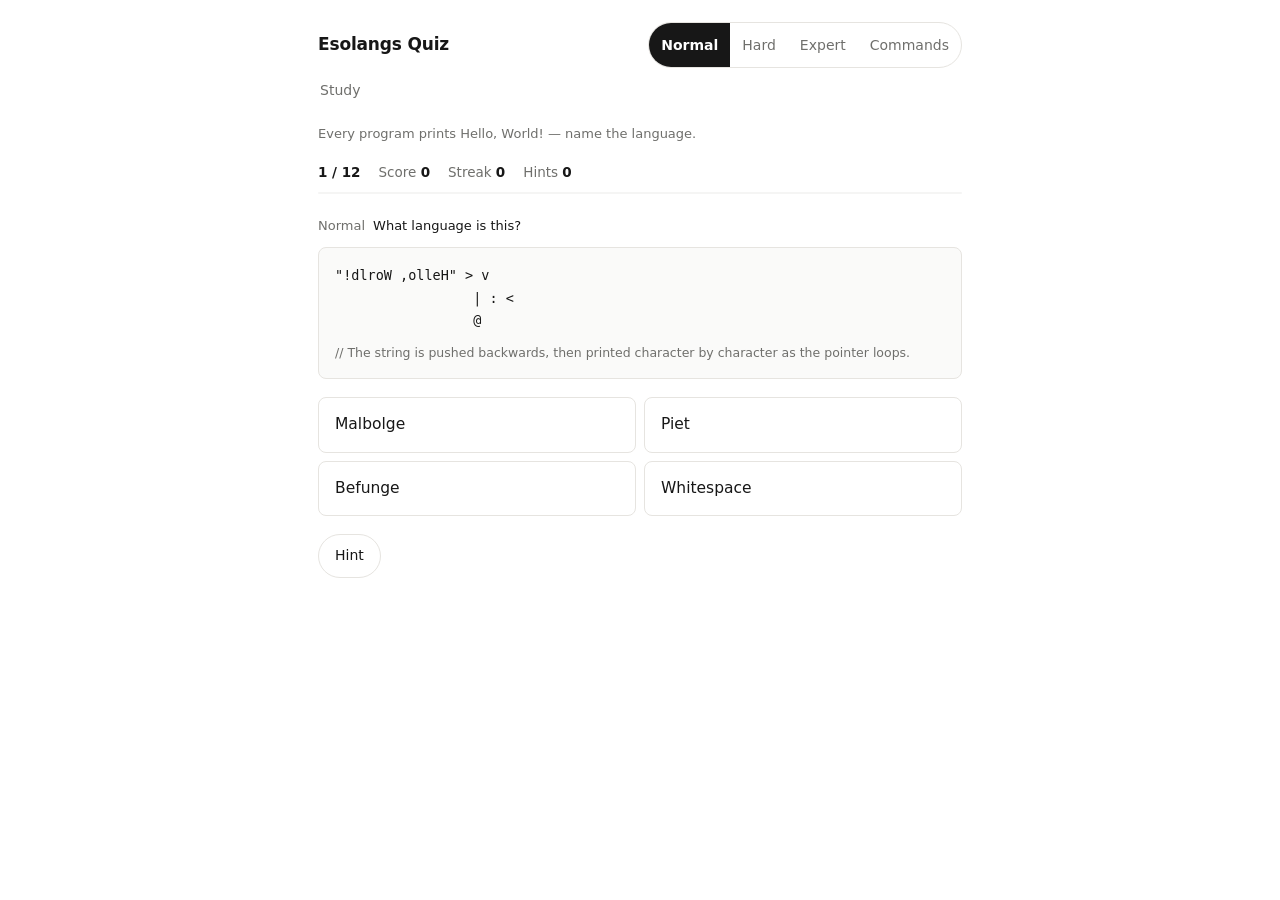
==== commit a5ab7aee: "Restructure Commands distractors as 2x2 factorial grids Each question's three distractors are now A'" ====
--- a/index.html
+++ b/index.html
@@ -2917,9 +2917,9 @@
     "short": "moves the pointer one cell right",
     "ask": "moves the pointer one cell to the right",
     "distractors": [
-      "Move the pointer two cells to the left",
-      "Add 2 to the current cell",
-      "Print the current cell as a number"
+      "Move the current cell one cell to the right",
+      "Move the pointer one bit to the right",
+      "Move the current cell one bit to the right"
     ],
     "weakHint": "It changes where you are, not what anything holds.",
     "fact": "Urban Müller designed Brainfuck in 1993 aiming for the smallest possible compiler — this arrow is half of its entire vocabulary for moving.",
@@ -2933,9 +2933,9 @@
     "short": "moves the pointer one cell left",
     "ask": "moves the pointer one cell to the left",
     "distractors": [
-      "Move the pointer two cells to the right",
-      "Subtract 2 from the current cell",
-      "Read one character of input into the next cell"
+      "Move the current cell one cell to the left",
+      "Move the pointer one bit to the left",
+      "Move the current cell one bit to the left"
     ],
     "weakHint": "It changes where you are, not what anything holds.",
     "fact": "Brainfuck's tape is unbounded in both directions in the classic model — this command walks it backwards.",
@@ -2949,9 +2949,9 @@
     "short": "adds 1 to the current cell",
     "ask": "adds 1 to the current cell",
     "distractors": [
-      "Subtract 1 from the next cell",
+      "Set the current cell to 1",
       "Add 1 to the next cell",
-      "Move the pointer two cells to the right"
+      "Set the next cell to 1"
     ],
     "weakHint": "The smallest possible change to a value.",
     "fact": "Cells are bytes in the classic language, so enough of these wrap 255 back around to 0.",
@@ -2965,9 +2965,9 @@
     "short": "subtracts 1 from the current cell",
     "ask": "subtracts 1 from the current cell",
     "distractors": [
-      "Add 2 to the current cell",
-      "Set the next cell to 0",
-      "Move the pointer two cells to the left"
+      "Clear the current cell",
+      "Subtract 1 from the next cell",
+      "Clear the next cell"
     ],
     "weakHint": "The smallest possible change to a value, the other way.",
     "fact": "What happens below 0 is implementation-defined in Brainfuck — wrapping and crashing dialects both exist.",
@@ -2981,9 +2981,9 @@
     "short": "prints the current cell as a character",
     "ask": "prints the current cell as a character",
     "distractors": [
-      "Read one character of input into the next cell",
+      "Print the next cell as a character",
       "Print the current cell as a number",
-      "Add 2 to the current cell"
+      "Print the next cell as a number"
     ],
     "weakHint": "This one talks to the outside world.",
     "fact": "The cell's byte value is written out as the character with that code — 72 prints H.",
@@ -2997,9 +2997,9 @@
     "short": "reads a character into the current cell",
     "ask": "reads one character of input into the current cell",
     "distractors": [
-      "Print the current cell as a number",
-      "Read one line of input into the current cell",
-      "Move the pointer two cells to the right"
+      "Read one integer of input into the current cell",
+      "Read one character of input into the next cell",
+      "Read one integer of input into the next cell"
     ],
     "weakHint": "This one listens to the outside world.",
     "fact": "At end-of-input, dialects disagree: the cell may become 0, 255, or stay unchanged.",
@@ -3013,9 +3013,9 @@
     "short": "starts a loop, skipping it if the cell is 0",
     "ask": "begins a loop and skips it entirely when the current cell is 0",
     "distractors": [
-      "End a loop body: if the current cell is 0, jump back to the matching [",
       "Begin a loop: if the current cell is not 0, jump forward past the matching ]",
-      "Add 1 to the next cell"
+      "Begin a loop: if the current cell is 0, jump back past the matching ]",
+      "Begin a loop: if the current cell is not 0, jump back past the matching ]"
     ],
     "weakHint": "It decides whether what follows happens at all.",
     "fact": "Brainfuck has no other control flow: every loop in the language starts exactly here.",
@@ -3029,9 +3029,9 @@
     "short": "jumps back to the matching [ if the cell is not 0",
     "ask": "jumps back to the matching [ when the current cell is not 0",
     "distractors": [
-      "Begin a loop: if the current cell is not 0, jump forward past the matching ]",
-      "End a loop body: if the current cell is not 0, jump back to the matching ]",
-      "Print the current cell as a number"
+      "End a loop body: if the current cell is 0, jump back to the matching [",
+      "End a loop body: if the current cell is not 0, jump forward to the matching [",
+      "End a loop body: if the current cell is 0, jump forward to the matching ["
     ],
     "weakHint": "It decides whether what came before happens again.",
     "fact": "A ] with a zero cell simply falls through — the loop test lives at both ends in Brainfuck.",
@@ -3045,9 +3045,9 @@
     "short": "jumps back to the matching MOO",
     "ask": "ends a loop by jumping back to the matching MOO",
     "distractors": [
-      "Loop start: if the current cell is 0, jump forward past the matching MOO",
-      "Move the memory pointer two blocks back",
-      "Loop end: jump forward to the matching MOO, which re-tests the cell"
+      "Loop start: jump back to the matching MOO, which re-tests the cell",
+      "Loop end: jump forward to the matching MOO, which re-tests the cell",
+      "Loop start: jump forward to the matching MOO, which re-tests the cell"
     ],
     "weakHint": "It belongs with a partner command, and looks backwards for it.",
     "fact": "moo pairs with MOO like Brainfuck's brackets — and the instruction right after a MOO decides which moo it matches, a famous COW trap.",
@@ -3061,9 +3061,9 @@
     "short": "moves the pointer one block back",
     "ask": "moves the memory pointer one block back",
     "distractors": [
-      "Move the memory pointer two blocks forward",
-      "Set the current cell to 1",
-      "Loop end: jump back to the matching moo, which re-tests the cell"
+      "Move the current cell one block back",
+      "Move the memory pointer one cell back",
+      "Move the current cell one cell back"
     ],
     "weakHint": "Position, not value — and mind the capitalisation.",
     "fact": "COW's commands differ only by case: mOo steps back, while its near-twin moO steps forward.",
@@ -3077,9 +3077,9 @@
     "short": "moves the pointer one block forward",
     "ask": "moves the memory pointer one block forward",
     "distractors": [
-      "Move the memory pointer two blocks back",
-      "Read a character from input into the current cell",
-      "Set the current cell to 1"
+      "Move the current cell one block forward",
+      "Move the memory pointer one cell forward",
+      "Move the current cell one cell forward"
     ],
     "weakHint": "Position, not value — and mind the capitalisation.",
     "fact": "Sean Heber created COW in 2003; every command is three letters long and a variation of 'moo'.",
@@ -3094,8 +3094,8 @@
     "ask": "reads a character when the cell is 0 and prints the cell as a character otherwise",
     "distractors": [
       "If the current cell is not 0, read a character into it; otherwise print the cell as a character",
-      "If the current cell is 0, print the cell as a character; otherwise read a character into it",
-      "If the current cell is 0, read a character into it; otherwise print the cell as an integer"
+      "If the current cell is 0, read a character into it; otherwise print the cell as an integer",
+      "If the current cell is not 0, read a character into it; otherwise print the cell as an integer"
     ],
     "weakHint": "One command doing double duty — the cell decides which.",
     "fact": "Moo is COW's only character I/O: the very same token is input or output depending on the cell it finds.",
@@ -3109,9 +3109,9 @@
     "short": "starts a loop, jumping past it if the cell is 0",
     "ask": "begins a loop and jumps past the matching moo when the cell is 0",
     "distractors": [
-      "Loop end: jump back to the matching moo, which re-tests the cell",
       "Loop start: if the current cell is not 0, jump forward past the matching moo",
-      "Loop start: if the current cell is 0, jump back past the matching moo"
+      "Loop start: if the current cell is 0, jump back past the matching moo",
+      "Loop start: if the current cell is not 0, jump back past the matching moo"
     ],
     "weakHint": "It belongs with a partner command, and tests the cell first.",
     "fact": "MOO skips the instruction immediately after itself while searching for its moo — so 'OOO MOO moo moo' matches the second moo, not the first.",
@@ -3127,7 +3127,7 @@
     "distractors": [
       "Set the next cell to 0",
       "Set the current cell to 1",
-      "Move the memory pointer two blocks back"
+      "Set the next cell to 1"
     ],
     "weakHint": "It throws the value away entirely.",
     "fact": "OOO is the reset COW adds to Brainfuck's model — no counting down with MOo required.",
@@ -3141,9 +3141,9 @@
     "short": "copies the cell into the register, or pastes the register back into the cell and clears it",
     "ask": "copies the cell into the empty register, or pastes the register into the cell and clears it",
     "distractors": [
+      "Register toggle: if the cell is empty, copy the cell into the register; otherwise paste the register into the cell and clear it",
       "Register toggle: if the register is empty, copy the cell into it; otherwise paste the register into the cell and keep it",
-      "Register toggle: if the cell is empty, copy the cell into the register; otherwise paste the register into the cell and clear it",
-      "Read a character from input into the current cell"
+      "Register toggle: if the cell is empty, copy the cell into the register; otherwise paste the register into the cell and keep it"
     ],
     "weakHint": "It involves the one place outside the memory blocks.",
     "fact": "COW has exactly one register, and MMM is its only door — the same command loads it and unloads it.",
@@ -3159,7 +3159,7 @@
     "distractors": [
       "Read a character from input into the current cell",
       "Read an integer from input into the register",
-      "Print the current cell as an integer"
+      "Read a character from input into the register"
     ],
     "weakHint": "It takes a whole number in — case decides direction.",
     "fact": "oom reads an integer; its capitalised twin OOM prints one. In COW, case is not decoration, it is the instruction set.",
@@ -3173,9 +3173,9 @@
     "short": "moves the pointer one cell right",
     "ask": "moves the pointer one cell to the right",
     "distractors": [
-      "Move the pointer two cells to the left (Brainfuck's <)",
-      "Add 2 to the current cell (Brainfuck's +)",
-      "Print the next cell as a character (Brainfuck's .)"
+      "Move the current cell one cell to the right (Brainfuck's >)",
+      "Move the pointer one bit to the right (Brainfuck's >)",
+      "Move the current cell one bit to the right (Brainfuck's >)"
     ],
     "weakHint": "Two Ooks, two marks — read them as a pair.",
     "fact": "Ook! was designed by David Madore as a joke gift: Brainfuck, as spoken by an orangutan.",
@@ -3189,9 +3189,9 @@
     "short": "moves the pointer one cell left",
     "ask": "moves the pointer one cell to the left",
     "distractors": [
-      "Move the pointer two cells to the right (Brainfuck's >)",
-      "Subtract 1 from the next cell (Brainfuck's -)",
-      "Read one character of input into the next cell (Brainfuck's ,)"
+      "Move the current cell one cell to the left (Brainfuck's <)",
+      "Move the pointer one bit to the left (Brainfuck's <)",
+      "Move the current cell one bit to the left (Brainfuck's <)"
     ],
     "weakHint": "Two Ooks, two marks — read them as a pair.",
     "fact": "Every Ook! command is exactly two tokens; single Ooks left over are meaningless.",
@@ -3205,9 +3205,9 @@
     "short": "adds 1 to the current cell",
     "ask": "adds 1 to the current cell",
     "distractors": [
-      "Subtract 1 from the next cell (Brainfuck's -)",
-      "Add 2 to the current cell (Brainfuck's +)",
-      "Move the pointer two cells to the right (Brainfuck's >)"
+      "Subtract 1 from the current cell (Brainfuck's +)",
+      "Add 1 to the next cell (Brainfuck's +)",
+      "Subtract 1 from the next cell (Brainfuck's +)"
     ],
     "weakHint": "The friendliest-looking pair does arithmetic.",
     "fact": "Ook. Ook. is the only pair made of two identical dotted tokens — and it is the increment.",
@@ -3221,9 +3221,9 @@
     "short": "subtracts 1 from the current cell",
     "ask": "subtracts 1 from the current cell",
     "distractors": [
-      "Add 2 to the current cell (Brainfuck's +)",
+      "Add 1 to the current cell (Brainfuck's -)",
       "Subtract 1 from the next cell (Brainfuck's -)",
-      "Subtract 2 from the current cell (Brainfuck's -)"
+      "Add 1 to the next cell (Brainfuck's -)"
     ],
     "weakHint": "The most emphatic pair does arithmetic.",
     "fact": "Two exclamations make the decrement — Ook!'s punctuation is its entire syntax.",
@@ -3237,9 +3237,9 @@
     "short": "prints the current cell as a character",
     "ask": "prints the current cell as a character",
     "distractors": [
-      "Read one character of input into the next cell (Brainfuck's ,)",
+      "Print the next cell as a character (Brainfuck's .)",
       "Print the current cell as a number (Brainfuck's .)",
-      "Begin a loop: if the current cell is not 0, jump forward past the matching Ook? Ook! (Brainfuck's [)"
+      "Print the next cell as a number (Brainfuck's .)"
     ],
     "weakHint": "This pair talks to the outside world.",
     "fact": "Ook! is a pure reskin: any Brainfuck program translates token for token, and this pair is its full stop.",
@@ -3253,9 +3253,9 @@
     "short": "reads a character into the current cell",
     "ask": "reads one character of input into the current cell",
     "distractors": [
-      "Print the current cell as a number (Brainfuck's .)",
       "Read one integer of input into the current cell (Brainfuck's ,)",
-      "Move the pointer two cells to the right (Brainfuck's >)"
+      "Read one character of input into the next cell (Brainfuck's ,)",
+      "Read one integer of input into the next cell (Brainfuck's ,)"
     ],
     "weakHint": "This pair listens to the outside world.",
     "fact": "Ook. Ook! and Ook! Ook. are mirror images with opposite jobs — input and output.",
@@ -3269,9 +3269,9 @@
     "short": "starts a loop, skipping it if the cell is 0",
     "ask": "begins a loop and skips it entirely when the current cell is 0",
     "distractors": [
-      "End a loop body: if the current cell is not 0, jump back to the matching Ook? Ook! (Brainfuck's ])",
       "Begin a loop: if the current cell is not 0, jump forward past the matching Ook? Ook! (Brainfuck's [)",
-      "Print the next cell as a character (Brainfuck's .)"
+      "Begin a loop: if the current cell is 0, jump back past the matching Ook? Ook! (Brainfuck's [)",
+      "Begin a loop: if the current cell is not 0, jump back past the matching Ook? Ook! (Brainfuck's [)"
     ],
     "weakHint": "It decides whether what follows happens at all.",
     "fact": "Ook!'s loop brackets are its two mixed question pairs — Ook! Ook? opens, Ook? Ook! closes.",
@@ -3285,9 +3285,9 @@
     "short": "jumps back if the cell is not 0",
     "ask": "jumps back to the loop start when the current cell is not 0",
     "distractors": [
-      "Begin a loop: if the current cell is 0, jump forward past the matching Ook! Ook? (Brainfuck's [)",
       "End a loop body: if the current cell is 0, jump back to the matching Ook! Ook? (Brainfuck's ])",
-      "End a loop body: if the current cell is not 0, jump forward to the matching Ook! Ook? (Brainfuck's ])"
+      "End a loop body: if the current cell is not 0, jump forward to the matching Ook! Ook? (Brainfuck's ])",
+      "End a loop body: if the current cell is 0, jump forward to the matching Ook! Ook? (Brainfuck's ])"
     ],
     "weakHint": "It decides whether what came before happens again.",
     "fact": "Because Ook! is Brainfuck in disguise, its loop test lives at both ends, exactly like [ and ].",
@@ -3301,9 +3301,9 @@
     "short": "sends the instruction pointer right",
     "ask": "sends the instruction pointer to the right",
     "distractors": [
-      "Send the instruction pointer left — for one cell only",
-      "Duplicate the bottom stack value",
-      "Bridge: skip the previous cell entirely, whatever it holds"
+      "Send the instruction pointer right, staying in its column — it keeps travelling that way",
+      "Send the instruction pointer right — for one cell only",
+      "Send the instruction pointer right, staying in its column — for one cell only"
     ],
     "weakHint": "It steers; it never touches the stack.",
     "fact": "In Befunge-93 the program counter roams a two-dimensional grid, and these arrows are its steering wheel.",
@@ -3317,9 +3317,9 @@
     "short": "sends the instruction pointer left",
     "ask": "sends the instruction pointer to the left",
     "distractors": [
-      "Send the instruction pointer right — for one cell only",
-      "Pop the bottom stack value and discard it",
-      "Pop two values and push their difference"
+      "Send the instruction pointer left, staying in its column — it keeps travelling that way",
+      "Send the instruction pointer left — for one cell only",
+      "Send the instruction pointer left, staying in its column — for one cell only"
     ],
     "weakHint": "It steers; it never touches the stack.",
     "fact": "The Befunge-93 grid is a torus in the original spec — fly off one edge and you reappear at the other.",
@@ -3333,9 +3333,9 @@
     "short": "sends the instruction pointer up",
     "ask": "sends the instruction pointer upward",
     "distractors": [
-      "Send the instruction pointer down — for one cell only",
-      "Swap the bottom two stack values",
-      "Pop two values and push their quotient"
+      "Send the instruction pointer up, staying in its row — it keeps travelling that way",
+      "Send the instruction pointer up — for one cell only",
+      "Send the instruction pointer up, staying in its row — for one cell only"
     ],
     "weakHint": "It steers; it never touches the stack.",
     "fact": "Vertical travel is what makes Befunge programs two-dimensional rather than merely wrapped lines.",
@@ -3349,9 +3349,9 @@
     "short": "sends the instruction pointer down",
     "ask": "sends the instruction pointer downward",
     "distractors": [
-      "Send the instruction pointer up — for one cell only",
-      "Duplicate the bottom stack value",
-      "Pop the top stack value and keep it"
+      "Send the instruction pointer down, staying in its row — it keeps travelling that way",
+      "Send the instruction pointer down — for one cell only",
+      "Send the instruction pointer down, staying in its row — for one cell only"
     ],
     "weakHint": "It steers; it never touches the stack.",
     "fact": "The letter v doubles as the arrow — Befunge's arrows point the way they are drawn.",
@@ -3365,9 +3365,9 @@
     "short": "adds the top two stack values",
     "ask": "pops two values and pushes their sum",
     "distractors": [
-      "Pop two values and push their quotient",
-      "Duplicate the top two stack values",
-      "Swap the top three stack values"
+      "Pop two values and push their difference",
+      "Pop three values and push their sum",
+      "Pop three values and push their difference"
     ],
     "weakHint": "Two values go in, one comes out.",
     "fact": "Befunge is stack-based: + finds its operands waiting on the stack and leaves the answer there.",
@@ -3381,9 +3381,9 @@
     "short": "multiplies the top two stack values",
     "ask": "pops two values and pushes their product",
     "distractors": [
-      "Pop two values and push their difference",
-      "Duplicate the top two stack values",
-      "Pop the bottom stack value and discard it"
+      "Pop two values and push their quotient",
+      "Pop three values and push their product",
+      "Pop three values and push their quotient"
     ],
     "weakHint": "Two values go in, one comes out.",
     "fact": "There is no multiply instruction in Brainfuck at all — Befunge's arithmetic is positively luxurious by comparison.",
@@ -3397,9 +3397,9 @@
     "short": "duplicates the top stack value",
     "ask": "duplicates the top stack value",
     "distractors": [
+      "Duplicate the bottom stack value",
       "Duplicate the top two stack values",
-      "Swap the top three stack values",
-      "Pop the top stack value and keep it"
+      "Duplicate the bottom two stack values"
     ],
     "weakHint": "After this, the stack holds the same value twice.",
     "fact": "The colon is drawn as two dots — two copies of whatever sat on top.",
@@ -3413,9 +3413,9 @@
     "short": "swaps the top two stack values",
     "ask": "swaps the top two stack values",
     "distractors": [
+      "Swap the bottom two stack values",
       "Swap the top three stack values",
-      "Duplicate the top two stack values",
-      "Pop the bottom stack value and discard it"
+      "Swap the bottom three stack values"
     ],
     "weakHint": "Nothing is added or lost — only the order changes.",
     "fact": "With only a stack to work with, swapping is how Befunge programs reach the second value down.",
@@ -3429,9 +3429,9 @@
     "short": "pops and discards the top value",
     "ask": "pops the top stack value and discards it",
     "distractors": [
+      "Pop the bottom stack value and discard it",
       "Pop the top stack value and keep it",
-      "Duplicate the top two stack values",
-      "Bridge: skip the previous cell entirely, whatever it holds"
+      "Pop the bottom stack value and keep it"
     ],
     "weakHint": "This one throws information away.",
     "fact": "Every discarded intermediate result in a Befunge program passes under the dollar sign.",
@@ -3445,9 +3445,9 @@
     "short": "pops a value and goes right on 0, left otherwise",
     "ask": "pops a value and branches right on zero, left otherwise",
     "distractors": [
-      "Pop a value: travel right if it was not 0, left if it was 0",
       "Push a value: travel right if it was 0, left if it was anything else",
-      "Bridge: skip the previous cell entirely, whatever it holds"
+      "Pop a value: travel right if it was anything else, left if it was 0",
+      "Push a value: travel right if it was anything else, left if it was 0"
     ],
     "weakHint": "A fork in the road, decided by one popped value.",
     "fact": "The underscore is Befunge's horizontal if — its vertical twin is the pipe, |.",
@@ -3463,7 +3463,7 @@
     "distractors": [
       "Bridge: skip the previous cell entirely, whatever it holds",
       "Bridge: skip the next two cells entirely, whatever they hold",
-      "Send the instruction pointer right — for one cell only"
+      "Bridge: skip the previous two cells entirely, whatever they hold"
     ],
     "weakHint": "The cell after this one might as well not exist.",
     "fact": "The bridge is how Befunge code hops over a cell it must not execute — often the @ that would end it.",
@@ -3477,9 +3477,9 @@
     "short": "ends the program",
     "ask": "ends the program",
     "distractors": [
-      "Bridge: skip the next two cells entirely, whatever they hold",
-      "Send the instruction pointer right — for one cell only",
-      "Pop the top stack value and keep it"
+      "End the current routine",
+      "End the program immediately",
+      "End the current routine immediately"
     ],
     "weakHint": "There is no coming back from this cell.",
     "fact": "Every Befunge-93 program must reach an @ to stop; run off without one and the pointer wraps forever.",
@@ -3494,8 +3494,8 @@
     "ask": "pushes a number onto the stack",
     "distractors": [
       "Push a number onto the stack — this exact form pushes 1",
-      "Duplicate the bottom item of the stack",
-      "Swap the top three items of the stack"
+      "Push a number onto the heap — this exact form pushes 0",
+      "Push a number onto the heap — this exact form pushes 1"
     ],
     "weakHint": "The opening pair says 'stack'; the rest is a number written in space and tab.",
     "fact": "Whitespace numbers are written in binary — space for 0, tab for 1 — and ended by a linefeed.",
@@ -3510,8 +3510,8 @@
     "ask": "duplicates the top item of the stack",
     "distractors": [
       "Duplicate the bottom item of the stack",
-      "Swap the top three items of the stack",
-      "Pop and keep the top item of the stack"
+      "Duplicate the top item of the heap",
+      "Duplicate the bottom item of the heap"
     ],
     "weakHint": "One prefix says 'stack', and the item count grows.",
     "fact": "Whitespace instructions are prefix-coded: space-space starts most stack operations.",
@@ -3525,9 +3525,9 @@
     "short": "swaps the top two stack items",
     "ask": "swaps the top two items of the stack",
     "distractors": [
+      "Swap the bottom two items of the stack",
       "Swap the top three items of the stack",
-      "Duplicate the top two items of the stack",
-      "Pop and discard the bottom item of the stack"
+      "Swap the bottom three items of the stack"
     ],
     "weakHint": "Nothing is created or destroyed — just reordered.",
     "fact": "In an invisible language, swap and duplicate differ by a single tab-versus-space — a classic Whitespace bug source.",
@@ -3542,8 +3542,8 @@
     "ask": "pops and discards the top item of the stack",
     "distractors": [
       "Pop and keep the top item of the stack",
-      "Duplicate the top two items of the stack",
-      "Pop two numbers and push their quotient"
+      "Pop and discard the bottom item of the stack",
+      "Pop and keep the bottom item of the stack"
     ],
     "weakHint": "This one throws information away.",
     "fact": "Whitespace was released on 1 April 2003 by Edwin Brady and Chris Morris — and was not entirely a joke.",
@@ -3558,8 +3558,8 @@
     "ask": "pops two numbers and pushes their sum",
     "distractors": [
       "Pop two numbers and push their difference",
-      "Pop two numbers and push their quotient",
-      "Duplicate the top two items of the stack"
+      "Pop three numbers and push their sum",
+      "Pop three numbers and push their difference"
     ],
     "weakHint": "The leading tab moves you out of stack territory into arithmetic.",
     "fact": "Whitespace groups its instructions by prefix: tab-space begins every arithmetic operation.",
@@ -3574,8 +3574,8 @@
     "ask": "pops a number and prints it as a character",
     "distractors": [
       "Pop a character and print it as a character",
-      "Read a number and push its code onto the stack",
-      "Pop and keep the top item of the stack"
+      "Pop two numbers and print them as a character",
+      "Pop two characters and print them as a character"
     ],
     "weakHint": "This one talks to the outside world.",
     "fact": "Tab-linefeed begins every Whitespace I/O instruction; the third character picks input versus output.",
@@ -3590,8 +3590,8 @@
     "ask": "pops a number and prints it as a number",
     "distractors": [
       "Pop a character and print it as a number",
-      "Read a number and push its code onto the stack",
-      "Push a number onto the stack — this exact form pushes 1"
+      "Pop two numbers and print them as a number",
+      "Pop two characters and print them as a number"
     ],
     "weakHint": "Same doorway as printing a character — one glyph decides the format.",
     "fact": "Output-character and output-number differ only in their final space-versus-tab.",
@@ -3606,8 +3606,8 @@
     "ask": "reads a character and pushes its code onto the stack",
     "distractors": [
       "Read a number and push its code onto the stack",
-      "Pop a character and print it as a character",
-      "Pop a character and print it as a number"
+      "Read a character and push its code onto the heap",
+      "Read a number and push its code onto the heap"
     ],
     "weakHint": "This one listens to the outside world.",
     "fact": "Whitespace input reads a single character whose code lands on the stack, ready for arithmetic.",
@@ -3622,8 +3622,8 @@
     "ask": "pops two numbers and pushes their sum",
     "distractors": [
       "Pop two numbers and push their difference",
-      "Pop two numbers and push their quotient",
-      "Duplicate the bottom stack item"
+      "Pop three numbers and push their sum",
+      "Pop three numbers and push their difference"
     ],
     "weakHint": "Two values go in, one comes out.",
     "fact": "FALSE (1993) predates Brainfuck and inspired it — its whole arithmetic set is single characters like this.",
@@ -3637,9 +3637,9 @@
     "short": "multiplies the top two numbers",
     "ask": "pops two numbers and pushes their product",
     "distractors": [
-      "Pop two numbers and push their difference",
+      "Pop two numbers and push their total",
       "Pop three numbers and push their product",
-      "Swap the top three stack items"
+      "Pop three numbers and push their total"
     ],
     "weakHint": "Two values go in, one comes out.",
     "fact": "Wouter van Oortmerssen fit FALSE's original compiler into 1024 bytes of assembly.",
@@ -3653,9 +3653,9 @@
     "short": "negates the top number",
     "ask": "negates the top number",
     "distractors": [
-      "Negate the top number — multiply it by 1",
+      "Double the top number — multiply it by 2",
       "Negate the bottom number — multiply it by -1",
-      "Drop the bottom stack item"
+      "Double the bottom number — multiply it by 2"
     ],
     "weakHint": "One value, flipped in sign — this is how FALSE writes negatives.",
     "fact": "FALSE has no negative literals: -3 is written 3_ , the underscore supplying the minus sign.",
@@ -3671,7 +3671,7 @@
     "distractors": [
       "Duplicate the bottom stack item",
       "Duplicate the top two stack items",
-      "Swap the top three stack items"
+      "Duplicate the bottom two stack items"
     ],
     "weakHint": "After this, the top item exists twice.",
     "fact": "FALSE's stack trio is $ % \\ — duplicate, drop, swap — borrowed from Forth's DUP DROP SWAP.",
@@ -3686,8 +3686,8 @@
     "ask": "drops the top stack item",
     "distractors": [
       "Drop the bottom stack item",
-      "Duplicate the top two stack items",
-      "Push the character code of the character after the apostrophe (here, a = 96)"
+      "Drop the top two stack items",
+      "Drop the bottom two stack items"
     ],
     "weakHint": "This one throws information away.",
     "fact": "In FALSE's Turing-completeness proof, % is the optional convenience — everything else in $%\\[]! carries the load.",
@@ -3701,9 +3701,9 @@
     "short": "swaps the top two stack items",
     "ask": "swaps the top two stack items",
     "distractors": [
+      "Swap the bottom two stack items",
       "Swap the top three stack items",
-      "Duplicate the bottom stack item",
-      "Drop the bottom stack item"
+      "Swap the bottom three stack items"
     ],
     "weakHint": "Nothing is added or lost — only the order changes.",
     "fact": "The backslash swap, the dollar duplicate and the percent drop are FALSE's complete basic stack kit.",
@@ -3717,9 +3717,9 @@
     "short": "pushes the character code of the following character",
     "ask": "pushes the character code of the character that follows it",
     "distractors": [
+      "Push the character code of the character before the apostrophe (here, a = 97)",
       "Push the character code of the character after the apostrophe (here, a = 96)",
-      "Push the character code of the character before the apostrophe (here, a = 97)",
-      "Push the character code of the apostrophe itself (here, a = 39)"
+      "Push the character code of the character before the apostrophe (here, a = 96)"
     ],
     "weakHint": "The apostrophe reaches for the very next character in the source.",
     "fact": "Character literals in FALSE are written 'a — the quote turns the next glyph into its own code.",
@@ -3733,9 +3733,9 @@
     "short": "flushes the I/O buffers",
     "ask": "flushes the input and output buffers",
     "distractors": [
-      "Flush the input buffer",
+      "Flush the input buffers",
       "Flush the input and output stacks",
-      "Push the character code of the character after the apostrophe (here, a = 96)"
+      "Flush the input stacks"
     ],
     "weakHint": "Nothing is computed — this is housekeeping for the streams.",
     "fact": "The Eszett is FALSE's only non-ASCII command, there to force buffered output to actually appear.",
@@ -3749,9 +3749,9 @@
     "short": "reflects travel: right becomes up, up becomes right",
     "ask": "reflects the direction of travel, turning rightward motion upward",
     "distractors": [
-      "Reflect the direction of travel like a \\ mirror: heading right turns down, heading down turns left",
       "Reflect the direction of travel like a / mirror: heading right turns down, heading up turns right",
-      "Skip the next character in the path, but only if the current cell is not 0"
+      "Reflect the direction of travel like a / mirror: heading right turns up, heading up turns left",
+      "Reflect the direction of travel like a / mirror: heading right turns down, heading up turns left"
     ],
     "weakHint": "A mirror — which way it bends you depends on how you arrive.",
     "fact": "SNUSP replaces Brainfuck's brackets with geometry: loops are made by bouncing the path with / and \\.",
@@ -3765,9 +3765,9 @@
     "short": "reflects travel: right becomes down, down becomes right",
     "ask": "reflects the direction of travel, turning rightward motion downward",
     "distractors": [
-      "Reflect the direction of travel like a / mirror: heading right turns up, heading up turns left",
+      "Reflect the direction of travel like a \\ mirror: heading right turns up, heading down turns right",
       "Reflect the direction of travel like a \\ mirror: heading right turns down, heading down turns left",
-      "Skip the next two characters in the path, unconditionally"
+      "Reflect the direction of travel like a \\ mirror: heading right turns up, heading down turns left"
     ],
     "weakHint": "A mirror — which way it bends you depends on how you arrive.",
     "fact": "The two mirrors have names in the spec: / is RULD and \\ is LURD, after the turns they make.",
@@ -3781,9 +3781,9 @@
     "short": "adds 1 to the current tape cell",
     "ask": "adds 1 to the current tape cell",
     "distractors": [
-      "Subtract 1 from the next tape cell",
-      "Add 2 to the current tape cell",
-      "Move the tape pointer two cells to the right"
+      "Clear the current tape cell",
+      "Add 1 to the next tape cell",
+      "Clear the next tape cell"
     ],
     "weakHint": "The smallest possible change to a value.",
     "fact": "Core SNUSP is Brainfuck laid over a 2D path — its + is Brainfuck's +, cell for cell.",
@@ -3797,9 +3797,9 @@
     "short": "subtracts 1 from the current tape cell",
     "ask": "subtracts 1 from the current tape cell",
     "distractors": [
+      "Set the current tape cell to 0",
       "Subtract 1 from the next tape cell",
-      "Subtract 2 from the current tape cell",
-      "Move the tape pointer two cells to the left"
+      "Set the next tape cell to 0"
     ],
     "weakHint": "The smallest possible change to a value, the other way.",
     "fact": "SNUSP's data tape is one-dimensional Brainfuck tape; only the code is two-dimensional.",
@@ -3813,9 +3813,9 @@
     "short": "moves the tape pointer right",
     "ask": "moves the tape pointer one cell to the right",
     "distractors": [
-      "Move the tape pointer two cells to the right",
-      "Move the tape pointer two cells to the left",
-      "Add 1 to the next tape cell"
+      "Move the instruction pointer one cell to the right",
+      "Move the tape pointer one bit to the right",
+      "Move the instruction pointer one bit to the right"
     ],
     "weakHint": "This moves the data pointer — the path itself is unmoved.",
     "fact": "The trap in SNUSP: > moves the memory pointer, while the instruction pointer's travels are steered by mirrors.",
@@ -3829,9 +3829,9 @@
     "short": "moves the tape pointer left",
     "ask": "moves the tape pointer one cell to the left",
     "distractors": [
-      "Move the tape pointer two cells to the left",
-      "Move the tape pointer two cells to the right",
-      "Skip the next character in the path, but only if the current cell is not 0"
+      "Move the instruction pointer one cell to the left",
+      "Move the tape pointer one bit to the left",
+      "Move the instruction pointer one bit to the left"
     ],
     "weakHint": "This moves the data pointer — the path itself is unmoved.",
     "fact": "SNUSP was designed by Daniel Brockman in 2003 as a structured answer to PATH.",
@@ -3846,8 +3846,8 @@
     "ask": "skips the next character in the path",
     "distractors": [
       "Skip the next two characters in the path, unconditionally",
-      "Skip the next character in the path, but only if the current cell is 1",
-      "Add 2 to the current tape cell"
+      "Skip the next cell in the path, unconditionally",
+      "Skip the next two cells in the path, unconditionally"
     ],
     "weakHint": "Whatever comes next simply doesn't happen.",
     "fact": "SKIP is half of SNUSP's conditional machinery — paired with a mirror, it builds loops and branches.",
@@ -3861,9 +3861,9 @@
     "short": "skips the next character if the cell is 0",
     "ask": "skips the next character in the path when the current cell is 0",
     "distractors": [
-      "Skip the next character in the path, but only if the cell is 1",
-      "Skip the next character in the path, but only if the cell is not 0",
-      "Skip the next two characters in the path, unconditionally"
+      "Skip the next two characters in the path, but only if the current cell is 0",
+      "Skip the next character in the path, but only if the current cell is 1",
+      "Skip the next two characters in the path, but only if the current cell is 1"
     ],
     "weakHint": "A skip with a condition attached — the cell decides.",
     "fact": "? is SKIPZ in the spec; together / \\ ! and ? do all the work of Brainfuck's [ and ].",
@@ -3877,9 +3877,9 @@
     "short": "sends the instruction pointer right",
     "ask": "sends the instruction pointer to the right",
     "distractors": [
-      "Send the instruction pointer left — for a single cell, then it stops",
-      "Pop the top value and print it as a number",
-      "Push the top value and print it as a character"
+      "Send the instruction pointer right, staying in its column — it keeps swimming that way",
+      "Send the instruction pointer right — for a single cell only",
+      "Send the instruction pointer right, staying in its column — for a single cell only"
     ],
     "weakHint": "It steers the swimmer; the stack is untouched.",
     "fact": "In ><> (Fish), code is a pond the pointer swims through — and the grid wraps around at the edges.",
@@ -3893,9 +3893,9 @@
     "short": "sends the instruction pointer left",
     "ask": "sends the instruction pointer to the left",
     "distractors": [
-      "Send the instruction pointer right — for one cell only",
-      "Pop the top value and print it as a number",
-      "Send the instruction pointer down — for one cell only"
+      "Send the instruction pointer left, staying in its column — it keeps swimming that way",
+      "Send the instruction pointer left — for a single cell only",
+      "Send the instruction pointer left, staying in its column — for a single cell only"
     ],
     "weakHint": "It steers the swimmer; the stack is untouched.",
     "fact": "Fish's arrows face the way they send you, like Befunge's — but here the fish does the travelling.",
@@ -3909,9 +3909,9 @@
     "short": "sends the instruction pointer up",
     "ask": "sends the instruction pointer upward",
     "distractors": [
-      "Send the instruction pointer down — for a single cell, then it stops",
-      "Push the top value and print it as a character",
-      "Send the instruction pointer right — for one cell only"
+      "Send the instruction pointer up, staying in its row — it keeps swimming that way",
+      "Send the instruction pointer up — for a single cell only",
+      "Send the instruction pointer up, staying in its row — for a single cell only"
     ],
     "weakHint": "It steers the swimmer; the stack is untouched.",
     "fact": "Vertical swimming is what lets Fish programs loop back over their own lines.",
@@ -3925,9 +3925,9 @@
     "short": "sends the instruction pointer down",
     "ask": "sends the instruction pointer downward",
     "distractors": [
-      "Send the instruction pointer up — for one cell only",
-      "Pop the top value and print it as a number",
-      "Send the instruction pointer left — for one cell only"
+      "Send the instruction pointer down, staying in its row — it keeps swimming that way",
+      "Send the instruction pointer down — for a single cell only",
+      "Send the instruction pointer down, staying in its row — for a single cell only"
     ],
     "weakHint": "It steers the swimmer; the stack is untouched.",
     "fact": "A Fish program with no direction changes at all still wraps off the right edge and continues.",
@@ -3941,9 +3941,9 @@
     "short": "ends the program",
     "ask": "ends the program",
     "distractors": [
-      "Pop the top value and print it as a number",
-      "Push the top value and print it as a character",
-      "Send the instruction pointer right — for one cell only"
+      "End the current routine",
+      "End the program immediately",
+      "End the current routine immediately"
     ],
     "weakHint": "This is the only way a Fish stops on purpose.",
     "fact": "Reaching the end of the code is NOT the end in ><> — the pointer wraps, so ; is a necessity, not a formality.",
@@ -3957,9 +3957,9 @@
     "short": "pops and prints the top value as a character",
     "ask": "pops the top value and prints it as a character",
     "distractors": [
+      "Pop the bottom value and print it as a character",
       "Pop the top value and print it as a number",
-      "Push the top value and print it as a character",
-      "Pop the bottom value and print it as a character"
+      "Pop the bottom value and print it as a number"
     ],
     "weakHint": "This one talks to the outside world — and consumes the value.",
     "fact": "Fish has two output commands: o prints the top value as a character, n as a number — and both pop it.",
@@ -3973,9 +3973,9 @@
     "short": "moves the pointer one bit-cell right",
     "ask": "moves the pointer one cell to the right",
     "distractors": [
-      "Move the pointer one cell to the left — each cell holds a single byte",
-      "Move the pointer two cells to the right — each cell holds a single bit",
-      "Output the current byte, as a 0 or a 1"
+      "Move the current cell one cell to the right — each cell holds a single bit",
+      "Move the pointer one cell to the right — each cell holds a single byte",
+      "Move the current cell one cell to the right — each cell holds a single byte"
     ],
     "weakHint": "It changes where you are, not what anything holds.",
     "fact": "Brainbool (2005) shrinks Brainfuck's byte cells to single bits — the tape is a row of switches.",
@@ -3989,9 +3989,9 @@
     "short": "moves the pointer one bit-cell left",
     "ask": "moves the pointer one cell to the left",
     "distractors": [
-      "Move the pointer one cell to the right — each cell holds a single byte",
-      "Move the pointer two cells to the left — each cell holds a single bit",
-      "Read a single byte of input into the current cell"
+      "Move the current cell one cell to the left — each cell holds a single bit",
+      "Move the pointer one cell to the left — each cell holds a single byte",
+      "Move the current cell one cell to the left — each cell holds a single byte"
     ],
     "weakHint": "It changes where you are, not what anything holds.",
     "fact": "Everything in Brainbool is the Brainfuck you know, at one-eighth the width.",
@@ -4005,9 +4005,9 @@
     "short": "toggles the current bit",
     "ask": "toggles the current bit by adding 1 modulo 2",
     "distractors": [
-      "Toggle the current bit — add 1 modulo 3, so 0 becomes 1 and 1 becomes 2",
       "Toggle the next bit — add 1 modulo 2, so 0 becomes 1 and 1 becomes 0",
-      "Move the pointer one cell to the right — each cell holds a single byte"
+      "Toggle the current bit — subtract 1 modulo 2, so 0 becomes 1 and 1 becomes 0",
+      "Toggle the next bit — subtract 1 modulo 2, so 0 becomes 1 and 1 becomes 0"
     ],
     "weakHint": "There is no 'up' from 1 in a one-bit world.",
     "fact": "In Brainbool + and - are the same operation in disguise: with modulo-2 cells, adding and subtracting both just flip.",
@@ -4021,9 +4021,9 @@
     "short": "toggles the current bit",
     "ask": "toggles the current bit by subtracting 1 modulo 2",
     "distractors": [
-      "Toggle the current bit — subtract 1 modulo 3, which flips it just like + does",
       "Toggle the next bit — subtract 1 modulo 2, which flips it just like + does",
-      "Move the pointer one cell to the left — each cell holds a single byte"
+      "Toggle the current bit — add 1 modulo 2, which flips it just like + does",
+      "Toggle the next bit — add 1 modulo 2, which flips it just like + does"
     ],
     "weakHint": "There is no 'down' from 0 in a one-bit world.",
     "fact": "Because - toggles exactly like +, Brainbool programs use whichever sign reads better — the machine cannot tell them apart.",
@@ -4039,7 +4039,7 @@
     "distractors": [
       "Output the current byte, as a 0 or a 1",
       "Output the current bit, as a character",
-      "Read a single byte of input into the current cell"
+      "Output the current byte, as a character"
     ],
     "weakHint": "What comes out is a single binary digit.",
     "fact": "A Brainbool Hello World must spell every letter out bit by bit — output is literally binary.",
@@ -4054,8 +4054,8 @@
     "ask": "reads a single bit of input into the current cell",
     "distractors": [
       "Read a single byte of input into the current cell",
-      "Read eight bits of input into the current cell",
-      "Output the current bit, as a character"
+      "Read a single bit of input into the next cell",
+      "Read a single byte of input into the next cell"
     ],
     "weakHint": "What comes in is a single binary digit.",
     "fact": "Brainbool input is bit-serial: eight reads to assemble what Brainfuck gets in one , .",
@@ -4070,8 +4070,8 @@
     "ask": "begins a loop and skips it entirely when the current bit is 0",
     "distractors": [
       "Begin a loop: if the current bit is 1, jump forward past the matching ]",
-      "End a loop body: if the current bit is 1, jump back to the matching ]",
-      "Toggle the current bit — add 1 modulo 3, so 0 becomes 1 and 1 becomes 2"
+      "Begin a loop: if the current bit is 0, jump back past the matching ]",
+      "Begin a loop: if the current bit is 1, jump back past the matching ]"
     ],
     "weakHint": "It decides whether what follows happens at all.",
     "fact": "A Brainbool loop runs while its bit is 1 — with bits, 'nonzero' and 'true' are the same thing.",
@@ -4086,8 +4086,8 @@
     "ask": "jumps back to the matching [ when the current bit is 1",
     "distractors": [
       "End a loop body: if the current bit is 0, jump back to the matching [",
-      "End a loop body: if the current bit is 1, jump back to the matching ]",
-      "Begin a loop: if the current bit is 1, jump forward past the matching ]"
+      "End a loop body: if the current bit is 1, jump forward to the matching [",
+      "End a loop body: if the current bit is 0, jump forward to the matching ["
     ],
     "weakHint": "It decides whether what came before happens again.",
     "fact": "Brainbool keeps Brainfuck's two-ended loop test — the bit is checked at both brackets.",
@@ -4101,9 +4101,9 @@
     "short": "prints a variable — numbers emerge as Roman numerals",
     "ask": "prints a variable's value, with numbers rendered as Roman numerals",
     "distractors": [
+      "Print the value of ,2 in INTERCAL's output format — numbers come out as Roman numerals",
       "Print the value of ,1 in INTERCAL's output format — numbers come out as decimal digits",
-      "Print the value of ,2 in INTERCAL's output format — numbers come out as Roman numerals",
-      "Read a value into ,1 — the number must be typed out as Roman numerals, like VI V"
+      "Print the value of ,2 in INTERCAL's output format — numbers come out as decimal digits"
     ],
     "weakHint": "Despite the name, this one talks — it does not listen.",
     "fact": "INTERCAL's I/O names are backwards on purpose: READ OUT writes to the terminal, and its numbers come out in Roman numerals with butchered spacing.",
@@ -4117,9 +4117,9 @@
     "short": "reads a value typed as English digit names",
     "ask": "reads a value into a variable, the digits typed out as English words",
     "distractors": [
+      "Read a value into ,2 — the number must be typed out as English digit names, like SIX FIVE",
       "Read a value into ,1 — the number must be typed out as Roman numerals, like VI V",
-      "Read a value into ,2 — the number must be typed out as English digit names, like SIX FIVE",
-      "Print the value of ,1 in INTERCAL's output format — numbers come out as decimal digits"
+      "Read a value into ,2 — the number must be typed out as Roman numerals, like VI V"
     ],
     "weakHint": "Despite the name, this one listens — it does not talk.",
     "fact": "WRITE IN is INTERCAL's input, and it accepts only digits spelled in English — SIX FIVE FIVE THREE FIVE, never 65535.",
@@ -4135,7 +4135,7 @@
     "distractors": [
       "End the current routine at once",
       "End the program at the next line",
-      "Disable every statement until reinstated"
+      "End the current routine at the next line"
     ],
     "weakHint": "The politest possible way to stop.",
     "fact": "GIVE UP is INTERCAL's only clean exit — a program that never gives up simply runs off its own end and errors.",
@@ -4150,8 +4150,8 @@
     "ask": "arranges for execution to continue at this statement whenever the labelled line finishes",
     "distractors": [
       "Steal control: whenever line 101 starts executing, continue here instead of at the next line",
-      "Steal control: whenever line 102 finishes executing, continue here instead of at the next line",
-      "Re-enable a line, or a whole kind of statement, previously disabled by GIVE UP"
+      "Steal control: whenever line 101 finishes executing, continue at line 101 instead of at the next line",
+      "Steal control: whenever line 101 starts executing, continue at line 101 instead of at the next line"
     ],
     "weakHint": "Nothing moves now — the trap springs when the other line runs.",
     "fact": "COME FROM is C-INTERCAL's famous reversed GOTO: the destination declares where control comes from, not where it goes.",
@@ -4166,8 +4166,8 @@
     "ask": "disables a labelled line, or a whole kind of statement, until it is reinstated",
     "distractors": [
       "Disable variable ,1 — or a whole kind of statement — so it is silently skipped until reinstated",
-      "Disable line 102 — or a whole kind of statement — so it is silently skipped until reinstated",
-      "Re-enable a line, or a whole kind of statement, previously disabled by GIVE UP"
+      "Disable line 101 — or a whole kind of statement — so it is silently skipped permanently",
+      "Disable variable ,1 — or a whole kind of statement — so it is silently skipped permanently"
     ],
     "weakHint": "The targeted code does not run — and does not complain.",
     "fact": "You can ABSTAIN FROM a gerund, like CALCULATING or COMING FROM, switching off a whole verb of the language at once.",
@@ -4183,7 +4183,7 @@
     "distractors": [
       "Re-enable a variable, or a whole kind of statement, previously disabled by ABSTAIN",
       "Re-enable a line, or a whole kind of statement, previously disabled by COME FROM",
-      "Disable line 102 — or a whole kind of statement — so it is silently skipped until reinstated"
+      "Re-enable a variable, or a whole kind of statement, previously disabled by COME FROM"
     ],
     "weakHint": "It undoes somebody else's disabling — nothing more.",
     "fact": "REINSTATE can itself be abstained from, making every abstention in the program permanent — INTERCAL at its most INTERCAL.",
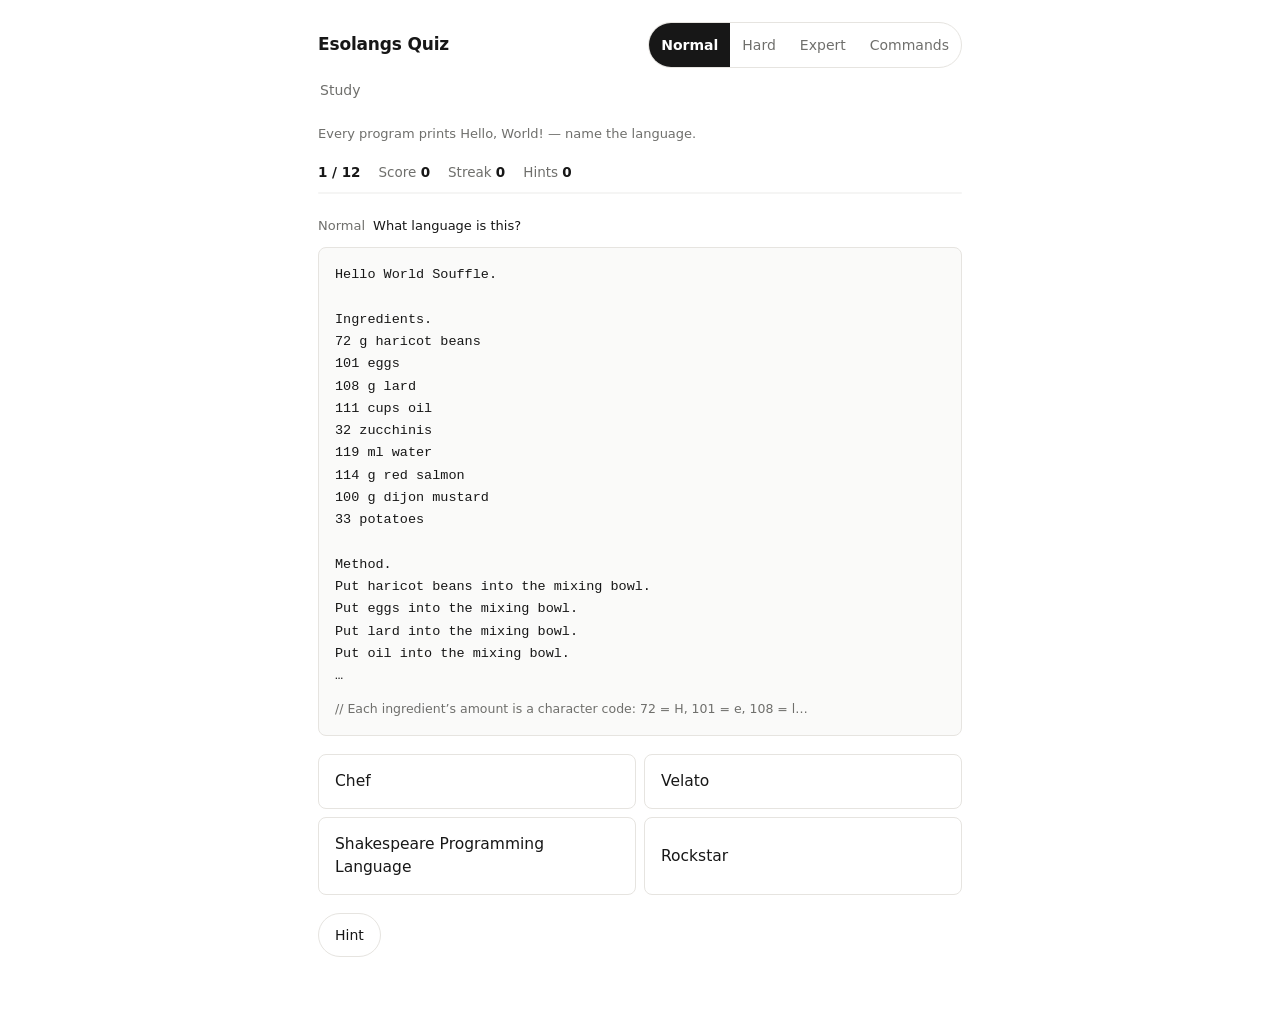
==== commit 2ed52c6d: "Commands: assemble meaning options from verbatim sibling effects at draw time Stored distractors are" ====
--- a/index.html
+++ b/index.html
@@ -2916,11 +2916,6 @@
     "effect": "Move the pointer one cell to the right",
     "short": "moves the pointer one cell right",
     "ask": "moves the pointer one cell to the right",
-    "distractors": [
-      "Move the current cell one cell to the right",
-      "Move the pointer one bit to the right",
-      "Move the current cell one bit to the right"
-    ],
     "weakHint": "It changes where you are, not what anything holds.",
     "fact": "Urban Müller designed Brainfuck in 1993 aiming for the smallest possible compiler — this arrow is half of its entire vocabulary for moving.",
     "note": "Brainfuck · Tape and cells"
@@ -2932,11 +2927,6 @@
     "effect": "Move the pointer one cell to the left",
     "short": "moves the pointer one cell left",
     "ask": "moves the pointer one cell to the left",
-    "distractors": [
-      "Move the current cell one cell to the left",
-      "Move the pointer one bit to the left",
-      "Move the current cell one bit to the left"
-    ],
     "weakHint": "It changes where you are, not what anything holds.",
     "fact": "Brainfuck's tape is unbounded in both directions in the classic model — this command walks it backwards.",
     "note": "Brainfuck · Tape and cells"
@@ -2948,11 +2938,6 @@
     "effect": "Add 1 to the current cell",
     "short": "adds 1 to the current cell",
     "ask": "adds 1 to the current cell",
-    "distractors": [
-      "Set the current cell to 1",
-      "Add 1 to the next cell",
-      "Set the next cell to 1"
-    ],
     "weakHint": "The smallest possible change to a value.",
     "fact": "Cells are bytes in the classic language, so enough of these wrap 255 back around to 0.",
     "note": "Brainfuck · Tape and cells"
@@ -2964,11 +2949,6 @@
     "effect": "Subtract 1 from the current cell",
     "short": "subtracts 1 from the current cell",
     "ask": "subtracts 1 from the current cell",
-    "distractors": [
-      "Clear the current cell",
-      "Subtract 1 from the next cell",
-      "Clear the next cell"
-    ],
     "weakHint": "The smallest possible change to a value, the other way.",
     "fact": "What happens below 0 is implementation-defined in Brainfuck — wrapping and crashing dialects both exist.",
     "note": "Brainfuck · Tape and cells"
@@ -2980,11 +2960,6 @@
     "effect": "Print the current cell as a character",
     "short": "prints the current cell as a character",
     "ask": "prints the current cell as a character",
-    "distractors": [
-      "Print the next cell as a character",
-      "Print the current cell as a number",
-      "Print the next cell as a number"
-    ],
     "weakHint": "This one talks to the outside world.",
     "fact": "The cell's byte value is written out as the character with that code — 72 prints H.",
     "note": "Brainfuck · Tape and cells"
@@ -2996,11 +2971,6 @@
     "effect": "Read one character of input into the current cell",
     "short": "reads a character into the current cell",
     "ask": "reads one character of input into the current cell",
-    "distractors": [
-      "Read one integer of input into the current cell",
-      "Read one character of input into the next cell",
-      "Read one integer of input into the next cell"
-    ],
     "weakHint": "This one listens to the outside world.",
     "fact": "At end-of-input, dialects disagree: the cell may become 0, 255, or stay unchanged.",
     "note": "Brainfuck · Tape and cells"
@@ -3012,11 +2982,6 @@
     "effect": "Begin a loop: if the current cell is 0, jump forward past the matching ]",
     "short": "starts a loop, skipping it if the cell is 0",
     "ask": "begins a loop and skips it entirely when the current cell is 0",
-    "distractors": [
-      "Begin a loop: if the current cell is not 0, jump forward past the matching ]",
-      "Begin a loop: if the current cell is 0, jump back past the matching ]",
-      "Begin a loop: if the current cell is not 0, jump back past the matching ]"
-    ],
     "weakHint": "It decides whether what follows happens at all.",
     "fact": "Brainfuck has no other control flow: every loop in the language starts exactly here.",
     "note": "Brainfuck · Tape and cells"
@@ -3028,11 +2993,6 @@
     "effect": "End a loop body: if the current cell is not 0, jump back to the matching [",
     "short": "jumps back to the matching [ if the cell is not 0",
     "ask": "jumps back to the matching [ when the current cell is not 0",
-    "distractors": [
-      "End a loop body: if the current cell is 0, jump back to the matching [",
-      "End a loop body: if the current cell is not 0, jump forward to the matching [",
-      "End a loop body: if the current cell is 0, jump forward to the matching ["
-    ],
     "weakHint": "It decides whether what came before happens again.",
     "fact": "A ] with a zero cell simply falls through — the loop test lives at both ends in Brainfuck.",
     "note": "Brainfuck · Tape and cells"
@@ -3044,11 +3004,6 @@
     "effect": "Loop end: jump back to the matching MOO, which re-tests the cell",
     "short": "jumps back to the matching MOO",
     "ask": "ends a loop by jumping back to the matching MOO",
-    "distractors": [
-      "Loop start: jump back to the matching MOO, which re-tests the cell",
-      "Loop end: jump forward to the matching MOO, which re-tests the cell",
-      "Loop start: jump forward to the matching MOO, which re-tests the cell"
-    ],
     "weakHint": "It belongs with a partner command, and looks backwards for it.",
     "fact": "moo pairs with MOO like Brainfuck's brackets — and the instruction right after a MOO decides which moo it matches, a famous COW trap.",
     "note": "COW · Memory blocks and one register"
@@ -3060,11 +3015,6 @@
     "effect": "Move the memory pointer one block back",
     "short": "moves the pointer one block back",
     "ask": "moves the memory pointer one block back",
-    "distractors": [
-      "Move the current cell one block back",
-      "Move the memory pointer one cell back",
-      "Move the current cell one cell back"
-    ],
     "weakHint": "Position, not value — and mind the capitalisation.",
     "fact": "COW's commands differ only by case: mOo steps back, while its near-twin moO steps forward.",
     "note": "COW · Memory blocks and one register"
@@ -3076,11 +3026,6 @@
     "effect": "Move the memory pointer one block forward",
     "short": "moves the pointer one block forward",
     "ask": "moves the memory pointer one block forward",
-    "distractors": [
-      "Move the current cell one block forward",
-      "Move the memory pointer one cell forward",
-      "Move the current cell one cell forward"
-    ],
     "weakHint": "Position, not value — and mind the capitalisation.",
     "fact": "Sean Heber created COW in 2003; every command is three letters long and a variation of 'moo'.",
     "note": "COW · Memory blocks and one register"
@@ -3092,11 +3037,6 @@
     "effect": "If the current cell is 0, read a character into it; otherwise print the cell as a character",
     "short": "reads a character if the cell is 0, otherwise prints it as a character",
     "ask": "reads a character when the cell is 0 and prints the cell as a character otherwise",
-    "distractors": [
-      "If the current cell is not 0, read a character into it; otherwise print the cell as a character",
-      "If the current cell is 0, read a character into it; otherwise print the cell as an integer",
-      "If the current cell is not 0, read a character into it; otherwise print the cell as an integer"
-    ],
     "weakHint": "One command doing double duty — the cell decides which.",
     "fact": "Moo is COW's only character I/O: the very same token is input or output depending on the cell it finds.",
     "note": "COW · Memory blocks and one register"
@@ -3108,11 +3048,6 @@
     "effect": "Loop start: if the current cell is 0, jump forward past the matching moo",
     "short": "starts a loop, jumping past it if the cell is 0",
     "ask": "begins a loop and jumps past the matching moo when the cell is 0",
-    "distractors": [
-      "Loop start: if the current cell is not 0, jump forward past the matching moo",
-      "Loop start: if the current cell is 0, jump back past the matching moo",
-      "Loop start: if the current cell is not 0, jump back past the matching moo"
-    ],
     "weakHint": "It belongs with a partner command, and tests the cell first.",
     "fact": "MOO skips the instruction immediately after itself while searching for its moo — so 'OOO MOO moo moo' matches the second moo, not the first.",
     "note": "COW · Memory blocks and one register"
@@ -3124,11 +3059,6 @@
     "effect": "Set the current cell to 0",
     "short": "sets the current cell to 0",
     "ask": "sets the current cell to 0",
-    "distractors": [
-      "Set the next cell to 0",
-      "Set the current cell to 1",
-      "Set the next cell to 1"
-    ],
     "weakHint": "It throws the value away entirely.",
     "fact": "OOO is the reset COW adds to Brainfuck's model — no counting down with MOo required.",
     "note": "COW · Memory blocks and one register"
@@ -3140,11 +3070,6 @@
     "effect": "Register toggle: if the register is empty, copy the cell into it; otherwise paste the register into the cell and clear it",
     "short": "copies the cell into the register, or pastes the register back into the cell and clears it",
     "ask": "copies the cell into the empty register, or pastes the register into the cell and clears it",
-    "distractors": [
-      "Register toggle: if the cell is empty, copy the cell into the register; otherwise paste the register into the cell and clear it",
-      "Register toggle: if the register is empty, copy the cell into it; otherwise paste the register into the cell and keep it",
-      "Register toggle: if the cell is empty, copy the cell into the register; otherwise paste the register into the cell and keep it"
-    ],
     "weakHint": "It involves the one place outside the memory blocks.",
     "fact": "COW has exactly one register, and MMM is its only door — the same command loads it and unloads it.",
     "note": "COW · Memory blocks and one register"
@@ -3156,11 +3081,6 @@
     "effect": "Read an integer from input into the current cell",
     "short": "reads an integer into the current cell",
     "ask": "reads an integer from input into the current cell",
-    "distractors": [
-      "Read a character from input into the current cell",
-      "Read an integer from input into the register",
-      "Read a character from input into the register"
-    ],
     "weakHint": "It takes a whole number in — case decides direction.",
     "fact": "oom reads an integer; its capitalised twin OOM prints one. In COW, case is not decoration, it is the instruction set.",
     "note": "COW · Memory blocks and one register"
@@ -3172,11 +3092,6 @@
     "effect": "Move the pointer one cell to the right (Brainfuck's >)",
     "short": "moves the pointer one cell right",
     "ask": "moves the pointer one cell to the right",
-    "distractors": [
-      "Move the current cell one cell to the right (Brainfuck's >)",
-      "Move the pointer one bit to the right (Brainfuck's >)",
-      "Move the current cell one bit to the right (Brainfuck's >)"
-    ],
     "weakHint": "Two Ooks, two marks — read them as a pair.",
     "fact": "Ook! was designed by David Madore as a joke gift: Brainfuck, as spoken by an orangutan.",
     "note": "Ook! · Brainfuck in pairs of Ook"
@@ -3188,11 +3103,6 @@
     "effect": "Move the pointer one cell to the left (Brainfuck's <)",
     "short": "moves the pointer one cell left",
     "ask": "moves the pointer one cell to the left",
-    "distractors": [
-      "Move the current cell one cell to the left (Brainfuck's <)",
-      "Move the pointer one bit to the left (Brainfuck's <)",
-      "Move the current cell one bit to the left (Brainfuck's <)"
-    ],
     "weakHint": "Two Ooks, two marks — read them as a pair.",
     "fact": "Every Ook! command is exactly two tokens; single Ooks left over are meaningless.",
     "note": "Ook! · Brainfuck in pairs of Ook"
@@ -3204,11 +3114,6 @@
     "effect": "Add 1 to the current cell (Brainfuck's +)",
     "short": "adds 1 to the current cell",
     "ask": "adds 1 to the current cell",
-    "distractors": [
-      "Subtract 1 from the current cell (Brainfuck's +)",
-      "Add 1 to the next cell (Brainfuck's +)",
-      "Subtract 1 from the next cell (Brainfuck's +)"
-    ],
     "weakHint": "The friendliest-looking pair does arithmetic.",
     "fact": "Ook. Ook. is the only pair made of two identical dotted tokens — and it is the increment.",
     "note": "Ook! · Brainfuck in pairs of Ook"
@@ -3220,11 +3125,6 @@
     "effect": "Subtract 1 from the current cell (Brainfuck's -)",
     "short": "subtracts 1 from the current cell",
     "ask": "subtracts 1 from the current cell",
-    "distractors": [
-      "Add 1 to the current cell (Brainfuck's -)",
-      "Subtract 1 from the next cell (Brainfuck's -)",
-      "Add 1 to the next cell (Brainfuck's -)"
-    ],
     "weakHint": "The most emphatic pair does arithmetic.",
     "fact": "Two exclamations make the decrement — Ook!'s punctuation is its entire syntax.",
     "note": "Ook! · Brainfuck in pairs of Ook"
@@ -3236,11 +3136,6 @@
     "effect": "Print the current cell as a character (Brainfuck's .)",
     "short": "prints the current cell as a character",
     "ask": "prints the current cell as a character",
-    "distractors": [
-      "Print the next cell as a character (Brainfuck's .)",
-      "Print the current cell as a number (Brainfuck's .)",
-      "Print the next cell as a number (Brainfuck's .)"
-    ],
     "weakHint": "This pair talks to the outside world.",
     "fact": "Ook! is a pure reskin: any Brainfuck program translates token for token, and this pair is its full stop.",
     "note": "Ook! · Brainfuck in pairs of Ook"
@@ -3252,11 +3147,6 @@
     "effect": "Read one character of input into the current cell (Brainfuck's ,)",
     "short": "reads a character into the current cell",
     "ask": "reads one character of input into the current cell",
-    "distractors": [
-      "Read one integer of input into the current cell (Brainfuck's ,)",
-      "Read one character of input into the next cell (Brainfuck's ,)",
-      "Read one integer of input into the next cell (Brainfuck's ,)"
-    ],
     "weakHint": "This pair listens to the outside world.",
     "fact": "Ook. Ook! and Ook! Ook. are mirror images with opposite jobs — input and output.",
     "note": "Ook! · Brainfuck in pairs of Ook"
@@ -3268,11 +3158,6 @@
     "effect": "Begin a loop: if the current cell is 0, jump forward past the matching Ook? Ook! (Brainfuck's [)",
     "short": "starts a loop, skipping it if the cell is 0",
     "ask": "begins a loop and skips it entirely when the current cell is 0",
-    "distractors": [
-      "Begin a loop: if the current cell is not 0, jump forward past the matching Ook? Ook! (Brainfuck's [)",
-      "Begin a loop: if the current cell is 0, jump back past the matching Ook? Ook! (Brainfuck's [)",
-      "Begin a loop: if the current cell is not 0, jump back past the matching Ook? Ook! (Brainfuck's [)"
-    ],
     "weakHint": "It decides whether what follows happens at all.",
     "fact": "Ook!'s loop brackets are its two mixed question pairs — Ook! Ook? opens, Ook? Ook! closes.",
     "note": "Ook! · Brainfuck in pairs of Ook"
@@ -3284,11 +3169,6 @@
     "effect": "End a loop body: if the current cell is not 0, jump back to the matching Ook! Ook? (Brainfuck's ])",
     "short": "jumps back if the cell is not 0",
     "ask": "jumps back to the loop start when the current cell is not 0",
-    "distractors": [
-      "End a loop body: if the current cell is 0, jump back to the matching Ook! Ook? (Brainfuck's ])",
-      "End a loop body: if the current cell is not 0, jump forward to the matching Ook! Ook? (Brainfuck's ])",
-      "End a loop body: if the current cell is 0, jump forward to the matching Ook! Ook? (Brainfuck's ])"
-    ],
     "weakHint": "It decides whether what came before happens again.",
     "fact": "Because Ook! is Brainfuck in disguise, its loop test lives at both ends, exactly like [ and ].",
     "note": "Ook! · Brainfuck in pairs of Ook"
@@ -3300,11 +3180,6 @@
     "effect": "Send the instruction pointer right — it keeps travelling that way",
     "short": "sends the instruction pointer right",
     "ask": "sends the instruction pointer to the right",
-    "distractors": [
-      "Send the instruction pointer right, staying in its column — it keeps travelling that way",
-      "Send the instruction pointer right — for one cell only",
-      "Send the instruction pointer right, staying in its column — for one cell only"
-    ],
     "weakHint": "It steers; it never touches the stack.",
     "fact": "In Befunge-93 the program counter roams a two-dimensional grid, and these arrows are its steering wheel.",
     "note": "Befunge-93 · Steering the instruction pointer"
@@ -3316,11 +3191,6 @@
     "effect": "Send the instruction pointer left — it keeps travelling that way",
     "short": "sends the instruction pointer left",
     "ask": "sends the instruction pointer to the left",
-    "distractors": [
-      "Send the instruction pointer left, staying in its column — it keeps travelling that way",
-      "Send the instruction pointer left — for one cell only",
-      "Send the instruction pointer left, staying in its column — for one cell only"
-    ],
     "weakHint": "It steers; it never touches the stack.",
     "fact": "The Befunge-93 grid is a torus in the original spec — fly off one edge and you reappear at the other.",
     "note": "Befunge-93 · Steering the instruction pointer"
@@ -3332,11 +3202,6 @@
     "effect": "Send the instruction pointer up — it keeps travelling that way",
     "short": "sends the instruction pointer up",
     "ask": "sends the instruction pointer upward",
-    "distractors": [
-      "Send the instruction pointer up, staying in its row — it keeps travelling that way",
-      "Send the instruction pointer up — for one cell only",
-      "Send the instruction pointer up, staying in its row — for one cell only"
-    ],
     "weakHint": "It steers; it never touches the stack.",
     "fact": "Vertical travel is what makes Befunge programs two-dimensional rather than merely wrapped lines.",
     "note": "Befunge-93 · Steering the instruction pointer"
@@ -3348,11 +3213,6 @@
     "effect": "Send the instruction pointer down — it keeps travelling that way",
     "short": "sends the instruction pointer down",
     "ask": "sends the instruction pointer downward",
-    "distractors": [
-      "Send the instruction pointer down, staying in its row — it keeps travelling that way",
-      "Send the instruction pointer down — for one cell only",
-      "Send the instruction pointer down, staying in its row — for one cell only"
-    ],
     "weakHint": "It steers; it never touches the stack.",
     "fact": "The letter v doubles as the arrow — Befunge's arrows point the way they are drawn.",
     "note": "Befunge-93 · Steering the instruction pointer"
@@ -3364,11 +3224,6 @@
     "effect": "Pop two values and push their sum",
     "short": "adds the top two stack values",
     "ask": "pops two values and pushes their sum",
-    "distractors": [
-      "Pop two values and push their difference",
-      "Pop three values and push their sum",
-      "Pop three values and push their difference"
-    ],
     "weakHint": "Two values go in, one comes out.",
     "fact": "Befunge is stack-based: + finds its operands waiting on the stack and leaves the answer there.",
     "note": "Befunge-93 · Steering the instruction pointer"
@@ -3380,11 +3235,6 @@
     "effect": "Pop two values and push their product",
     "short": "multiplies the top two stack values",
     "ask": "pops two values and pushes their product",
-    "distractors": [
-      "Pop two values and push their quotient",
-      "Pop three values and push their product",
-      "Pop three values and push their quotient"
-    ],
     "weakHint": "Two values go in, one comes out.",
     "fact": "There is no multiply instruction in Brainfuck at all — Befunge's arithmetic is positively luxurious by comparison.",
     "note": "Befunge-93 · Steering the instruction pointer"
@@ -3396,11 +3246,6 @@
     "effect": "Duplicate the top stack value",
     "short": "duplicates the top stack value",
     "ask": "duplicates the top stack value",
-    "distractors": [
-      "Duplicate the bottom stack value",
-      "Duplicate the top two stack values",
-      "Duplicate the bottom two stack values"
-    ],
     "weakHint": "After this, the stack holds the same value twice.",
     "fact": "The colon is drawn as two dots — two copies of whatever sat on top.",
     "note": "Befunge-93 · Steering the instruction pointer"
@@ -3412,11 +3257,6 @@
     "effect": "Swap the top two stack values",
     "short": "swaps the top two stack values",
     "ask": "swaps the top two stack values",
-    "distractors": [
-      "Swap the bottom two stack values",
-      "Swap the top three stack values",
-      "Swap the bottom three stack values"
-    ],
     "weakHint": "Nothing is added or lost — only the order changes.",
     "fact": "With only a stack to work with, swapping is how Befunge programs reach the second value down.",
     "note": "Befunge-93 · Steering the instruction pointer"
@@ -3428,11 +3268,6 @@
     "effect": "Pop the top stack value and discard it",
     "short": "pops and discards the top value",
     "ask": "pops the top stack value and discards it",
-    "distractors": [
-      "Pop the bottom stack value and discard it",
-      "Pop the top stack value and keep it",
-      "Pop the bottom stack value and keep it"
-    ],
     "weakHint": "This one throws information away.",
     "fact": "Every discarded intermediate result in a Befunge program passes under the dollar sign.",
     "note": "Befunge-93 · Steering the instruction pointer"
@@ -3444,11 +3279,6 @@
     "effect": "Pop a value: travel right if it was 0, left if it was anything else",
     "short": "pops a value and goes right on 0, left otherwise",
     "ask": "pops a value and branches right on zero, left otherwise",
-    "distractors": [
-      "Push a value: travel right if it was 0, left if it was anything else",
-      "Pop a value: travel right if it was anything else, left if it was 0",
-      "Push a value: travel right if it was anything else, left if it was 0"
-    ],
     "weakHint": "A fork in the road, decided by one popped value.",
     "fact": "The underscore is Befunge's horizontal if — its vertical twin is the pipe, |.",
     "note": "Befunge-93 · Steering the instruction pointer"
@@ -3460,11 +3290,6 @@
     "effect": "Bridge: skip the next cell entirely, whatever it holds",
     "short": "skips the next cell entirely",
     "ask": "skips the next cell entirely",
-    "distractors": [
-      "Bridge: skip the previous cell entirely, whatever it holds",
-      "Bridge: skip the next two cells entirely, whatever they hold",
-      "Bridge: skip the previous two cells entirely, whatever they hold"
-    ],
     "weakHint": "The cell after this one might as well not exist.",
     "fact": "The bridge is how Befunge code hops over a cell it must not execute — often the @ that would end it.",
     "note": "Befunge-93 · Steering the instruction pointer"
@@ -3476,11 +3301,6 @@
     "effect": "End the program",
     "short": "ends the program",
     "ask": "ends the program",
-    "distractors": [
-      "End the current routine",
-      "End the program immediately",
-      "End the current routine immediately"
-    ],
     "weakHint": "There is no coming back from this cell.",
     "fact": "Every Befunge-93 program must reach an @ to stop; run off without one and the pointer wraps forever.",
     "note": "Befunge-93 · Steering the instruction pointer"
@@ -3492,11 +3312,6 @@
     "effect": "Push a number onto the stack — this exact form pushes 0",
     "short": "pushes a number onto the stack",
     "ask": "pushes a number onto the stack",
-    "distractors": [
-      "Push a number onto the stack — this exact form pushes 1",
-      "Push a number onto the heap — this exact form pushes 0",
-      "Push a number onto the heap — this exact form pushes 1"
-    ],
     "weakHint": "The opening pair says 'stack'; the rest is a number written in space and tab.",
     "fact": "Whitespace numbers are written in binary — space for 0, tab for 1 — and ended by a linefeed.",
     "note": "Whitespace · Stack manipulation"
@@ -3508,11 +3323,6 @@
     "effect": "Duplicate the top item of the stack",
     "short": "duplicates the top stack item",
     "ask": "duplicates the top item of the stack",
-    "distractors": [
-      "Duplicate the bottom item of the stack",
-      "Duplicate the top item of the heap",
-      "Duplicate the bottom item of the heap"
-    ],
     "weakHint": "One prefix says 'stack', and the item count grows.",
     "fact": "Whitespace instructions are prefix-coded: space-space starts most stack operations.",
     "note": "Whitespace · Stack manipulation"
@@ -3524,11 +3334,6 @@
     "effect": "Swap the top two items of the stack",
     "short": "swaps the top two stack items",
     "ask": "swaps the top two items of the stack",
-    "distractors": [
-      "Swap the bottom two items of the stack",
-      "Swap the top three items of the stack",
-      "Swap the bottom three items of the stack"
-    ],
     "weakHint": "Nothing is created or destroyed — just reordered.",
     "fact": "In an invisible language, swap and duplicate differ by a single tab-versus-space — a classic Whitespace bug source.",
     "note": "Whitespace · Stack manipulation"
@@ -3540,11 +3345,6 @@
     "effect": "Pop and discard the top item of the stack",
     "short": "pops and discards the top stack item",
     "ask": "pops and discards the top item of the stack",
-    "distractors": [
-      "Pop and keep the top item of the stack",
-      "Pop and discard the bottom item of the stack",
-      "Pop and keep the bottom item of the stack"
-    ],
     "weakHint": "This one throws information away.",
     "fact": "Whitespace was released on 1 April 2003 by Edwin Brady and Chris Morris — and was not entirely a joke.",
     "note": "Whitespace · Stack manipulation"
@@ -3556,11 +3356,6 @@
     "effect": "Pop two numbers and push their sum",
     "short": "adds the top two numbers",
     "ask": "pops two numbers and pushes their sum",
-    "distractors": [
-      "Pop two numbers and push their difference",
-      "Pop three numbers and push their sum",
-      "Pop three numbers and push their difference"
-    ],
     "weakHint": "The leading tab moves you out of stack territory into arithmetic.",
     "fact": "Whitespace groups its instructions by prefix: tab-space begins every arithmetic operation.",
     "note": "Whitespace · Arithmetic"
@@ -3572,11 +3367,6 @@
     "effect": "Pop a number and print it as a character",
     "short": "prints the top number as a character",
     "ask": "pops a number and prints it as a character",
-    "distractors": [
-      "Pop a character and print it as a character",
-      "Pop two numbers and print them as a character",
-      "Pop two characters and print them as a character"
-    ],
     "weakHint": "This one talks to the outside world.",
     "fact": "Tab-linefeed begins every Whitespace I/O instruction; the third character picks input versus output.",
     "note": "Whitespace · Input/output"
@@ -3588,11 +3378,6 @@
     "effect": "Pop a number and print it as a number",
     "short": "prints the top number as a number",
     "ask": "pops a number and prints it as a number",
-    "distractors": [
-      "Pop a character and print it as a number",
-      "Pop two numbers and print them as a number",
-      "Pop two characters and print them as a number"
-    ],
     "weakHint": "Same doorway as printing a character — one glyph decides the format.",
     "fact": "Output-character and output-number differ only in their final space-versus-tab.",
     "note": "Whitespace · Input/output"
@@ -3604,11 +3389,6 @@
     "effect": "Read a character and push its code onto the stack",
     "short": "reads a character and pushes its code",
     "ask": "reads a character and pushes its code onto the stack",
-    "distractors": [
-      "Read a number and push its code onto the stack",
-      "Read a character and push its code onto the heap",
-      "Read a number and push its code onto the heap"
-    ],
     "weakHint": "This one listens to the outside world.",
     "fact": "Whitespace input reads a single character whose code lands on the stack, ready for arithmetic.",
     "note": "Whitespace · Input/output"
@@ -3620,11 +3400,6 @@
     "effect": "Pop two numbers and push their sum",
     "short": "adds the top two numbers",
     "ask": "pops two numbers and pushes their sum",
-    "distractors": [
-      "Pop two numbers and push their difference",
-      "Pop three numbers and push their sum",
-      "Pop three numbers and push their difference"
-    ],
     "weakHint": "Two values go in, one comes out.",
     "fact": "FALSE (1993) predates Brainfuck and inspired it — its whole arithmetic set is single characters like this.",
     "note": "FALSE · A one-character stack machine"
@@ -3636,11 +3411,6 @@
     "effect": "Pop two numbers and push their product",
     "short": "multiplies the top two numbers",
     "ask": "pops two numbers and pushes their product",
-    "distractors": [
-      "Pop two numbers and push their total",
-      "Pop three numbers and push their product",
-      "Pop three numbers and push their total"
-    ],
     "weakHint": "Two values go in, one comes out.",
     "fact": "Wouter van Oortmerssen fit FALSE's original compiler into 1024 bytes of assembly.",
     "note": "FALSE · A one-character stack machine"
@@ -3652,11 +3422,6 @@
     "effect": "Negate the top number — multiply it by -1",
     "short": "negates the top number",
     "ask": "negates the top number",
-    "distractors": [
-      "Double the top number — multiply it by 2",
-      "Negate the bottom number — multiply it by -1",
-      "Double the bottom number — multiply it by 2"
-    ],
     "weakHint": "One value, flipped in sign — this is how FALSE writes negatives.",
     "fact": "FALSE has no negative literals: -3 is written 3_ , the underscore supplying the minus sign.",
     "note": "FALSE · A one-character stack machine"
@@ -3668,11 +3433,6 @@
     "effect": "Duplicate the top stack item",
     "short": "duplicates the top stack item",
     "ask": "duplicates the top stack item",
-    "distractors": [
-      "Duplicate the bottom stack item",
-      "Duplicate the top two stack items",
-      "Duplicate the bottom two stack items"
-    ],
     "weakHint": "After this, the top item exists twice.",
     "fact": "FALSE's stack trio is $ % \\ — duplicate, drop, swap — borrowed from Forth's DUP DROP SWAP.",
     "note": "FALSE · A one-character stack machine"
@@ -3684,11 +3444,6 @@
     "effect": "Drop the top stack item",
     "short": "drops the top stack item",
     "ask": "drops the top stack item",
-    "distractors": [
-      "Drop the bottom stack item",
-      "Drop the top two stack items",
-      "Drop the bottom two stack items"
-    ],
     "weakHint": "This one throws information away.",
     "fact": "In FALSE's Turing-completeness proof, % is the optional convenience — everything else in $%\\[]! carries the load.",
     "note": "FALSE · A one-character stack machine"
@@ -3700,11 +3455,6 @@
     "effect": "Swap the top two stack items",
     "short": "swaps the top two stack items",
     "ask": "swaps the top two stack items",
-    "distractors": [
-      "Swap the bottom two stack items",
-      "Swap the top three stack items",
-      "Swap the bottom three stack items"
-    ],
     "weakHint": "Nothing is added or lost — only the order changes.",
     "fact": "The backslash swap, the dollar duplicate and the percent drop are FALSE's complete basic stack kit.",
     "note": "FALSE · A one-character stack machine"
@@ -3716,11 +3466,6 @@
     "effect": "Push the character code of the character after the apostrophe (here, a = 97)",
     "short": "pushes the character code of the following character",
     "ask": "pushes the character code of the character that follows it",
-    "distractors": [
-      "Push the character code of the character before the apostrophe (here, a = 97)",
-      "Push the character code of the character after the apostrophe (here, a = 96)",
-      "Push the character code of the character before the apostrophe (here, a = 96)"
-    ],
     "weakHint": "The apostrophe reaches for the very next character in the source.",
     "fact": "Character literals in FALSE are written 'a — the quote turns the next glyph into its own code.",
     "note": "FALSE · A one-character stack machine"
@@ -3732,11 +3477,6 @@
     "effect": "Flush the input and output buffers",
     "short": "flushes the I/O buffers",
     "ask": "flushes the input and output buffers",
-    "distractors": [
-      "Flush the input buffers",
-      "Flush the input and output stacks",
-      "Flush the input stacks"
-    ],
     "weakHint": "Nothing is computed — this is housekeeping for the streams.",
     "fact": "The Eszett is FALSE's only non-ASCII command, there to force buffered output to actually appear.",
     "note": "FALSE · A one-character stack machine"
@@ -3748,11 +3488,6 @@
     "effect": "Reflect the direction of travel like a / mirror: heading right turns up, heading up turns right",
     "short": "reflects travel: right becomes up, up becomes right",
     "ask": "reflects the direction of travel, turning rightward motion upward",
-    "distractors": [
-      "Reflect the direction of travel like a / mirror: heading right turns down, heading up turns right",
-      "Reflect the direction of travel like a / mirror: heading right turns up, heading up turns left",
-      "Reflect the direction of travel like a / mirror: heading right turns down, heading up turns left"
-    ],
     "weakHint": "A mirror — which way it bends you depends on how you arrive.",
     "fact": "SNUSP replaces Brainfuck's brackets with geometry: loops are made by bouncing the path with / and \\.",
     "note": "SNUSP · A path across the page"
@@ -3764,11 +3499,6 @@
     "effect": "Reflect the direction of travel like a \\ mirror: heading right turns down, heading down turns right",
     "short": "reflects travel: right becomes down, down becomes right",
     "ask": "reflects the direction of travel, turning rightward motion downward",
-    "distractors": [
-      "Reflect the direction of travel like a \\ mirror: heading right turns up, heading down turns right",
-      "Reflect the direction of travel like a \\ mirror: heading right turns down, heading down turns left",
-      "Reflect the direction of travel like a \\ mirror: heading right turns up, heading down turns left"
-    ],
     "weakHint": "A mirror — which way it bends you depends on how you arrive.",
     "fact": "The two mirrors have names in the spec: / is RULD and \\ is LURD, after the turns they make.",
     "note": "SNUSP · A path across the page"
@@ -3780,11 +3510,6 @@
     "effect": "Add 1 to the current tape cell",
     "short": "adds 1 to the current tape cell",
     "ask": "adds 1 to the current tape cell",
-    "distractors": [
-      "Clear the current tape cell",
-      "Add 1 to the next tape cell",
-      "Clear the next tape cell"
-    ],
     "weakHint": "The smallest possible change to a value.",
     "fact": "Core SNUSP is Brainfuck laid over a 2D path — its + is Brainfuck's +, cell for cell.",
     "note": "SNUSP · A path across the page"
@@ -3796,11 +3521,6 @@
     "effect": "Subtract 1 from the current tape cell",
     "short": "subtracts 1 from the current tape cell",
     "ask": "subtracts 1 from the current tape cell",
-    "distractors": [
-      "Set the current tape cell to 0",
-      "Subtract 1 from the next tape cell",
-      "Set the next tape cell to 0"
-    ],
     "weakHint": "The smallest possible change to a value, the other way.",
     "fact": "SNUSP's data tape is one-dimensional Brainfuck tape; only the code is two-dimensional.",
     "note": "SNUSP · A path across the page"
@@ -3812,11 +3532,6 @@
     "effect": "Move the tape pointer one cell to the right",
     "short": "moves the tape pointer right",
     "ask": "moves the tape pointer one cell to the right",
-    "distractors": [
-      "Move the instruction pointer one cell to the right",
-      "Move the tape pointer one bit to the right",
-      "Move the instruction pointer one bit to the right"
-    ],
     "weakHint": "This moves the data pointer — the path itself is unmoved.",
     "fact": "The trap in SNUSP: > moves the memory pointer, while the instruction pointer's travels are steered by mirrors.",
     "note": "SNUSP · A path across the page"
@@ -3828,11 +3543,6 @@
     "effect": "Move the tape pointer one cell to the left",
     "short": "moves the tape pointer left",
     "ask": "moves the tape pointer one cell to the left",
-    "distractors": [
-      "Move the instruction pointer one cell to the left",
-      "Move the tape pointer one bit to the left",
-      "Move the instruction pointer one bit to the left"
-    ],
     "weakHint": "This moves the data pointer — the path itself is unmoved.",
     "fact": "SNUSP was designed by Daniel Brockman in 2003 as a structured answer to PATH.",
     "note": "SNUSP · A path across the page"
@@ -3844,11 +3554,6 @@
     "effect": "Skip the next character in the path, unconditionally",
     "short": "skips the next character",
     "ask": "skips the next character in the path",
-    "distractors": [
-      "Skip the next two characters in the path, unconditionally",
-      "Skip the next cell in the path, unconditionally",
-      "Skip the next two cells in the path, unconditionally"
-    ],
     "weakHint": "Whatever comes next simply doesn't happen.",
     "fact": "SKIP is half of SNUSP's conditional machinery — paired with a mirror, it builds loops and branches.",
     "note": "SNUSP · A path across the page"
@@ -3860,11 +3565,6 @@
     "effect": "Skip the next character in the path, but only if the current cell is 0",
     "short": "skips the next character if the cell is 0",
     "ask": "skips the next character in the path when the current cell is 0",
-    "distractors": [
-      "Skip the next two characters in the path, but only if the current cell is 0",
-      "Skip the next character in the path, but only if the current cell is 1",
-      "Skip the next two characters in the path, but only if the current cell is 1"
-    ],
     "weakHint": "A skip with a condition attached — the cell decides.",
     "fact": "? is SKIPZ in the spec; together / \\ ! and ? do all the work of Brainfuck's [ and ].",
     "note": "SNUSP · A path across the page"
@@ -3876,11 +3576,6 @@
     "effect": "Send the instruction pointer right — it keeps swimming that way",
     "short": "sends the instruction pointer right",
     "ask": "sends the instruction pointer to the right",
-    "distractors": [
-      "Send the instruction pointer right, staying in its column — it keeps swimming that way",
-      "Send the instruction pointer right — for a single cell only",
-      "Send the instruction pointer right, staying in its column — for a single cell only"
-    ],
     "weakHint": "It steers the swimmer; the stack is untouched.",
     "fact": "In ><> (Fish), code is a pond the pointer swims through — and the grid wraps around at the edges.",
     "note": "><> · Fish — a pointer swimming the grid"
@@ -3892,11 +3587,6 @@
     "effect": "Send the instruction pointer left — it keeps swimming that way",
     "short": "sends the instruction pointer left",
     "ask": "sends the instruction pointer to the left",
-    "distractors": [
-      "Send the instruction pointer left, staying in its column — it keeps swimming that way",
-      "Send the instruction pointer left — for a single cell only",
-      "Send the instruction pointer left, staying in its column — for a single cell only"
-    ],
     "weakHint": "It steers the swimmer; the stack is untouched.",
     "fact": "Fish's arrows face the way they send you, like Befunge's — but here the fish does the travelling.",
     "note": "><> · Fish — a pointer swimming the grid"
@@ -3908,11 +3598,6 @@
     "effect": "Send the instruction pointer up — it keeps swimming that way",
     "short": "sends the instruction pointer up",
     "ask": "sends the instruction pointer upward",
-    "distractors": [
-      "Send the instruction pointer up, staying in its row — it keeps swimming that way",
-      "Send the instruction pointer up — for a single cell only",
-      "Send the instruction pointer up, staying in its row — for a single cell only"
-    ],
     "weakHint": "It steers the swimmer; the stack is untouched.",
     "fact": "Vertical swimming is what lets Fish programs loop back over their own lines.",
     "note": "><> · Fish — a pointer swimming the grid"
@@ -3924,11 +3609,6 @@
     "effect": "Send the instruction pointer down — it keeps swimming that way",
     "short": "sends the instruction pointer down",
     "ask": "sends the instruction pointer downward",
-    "distractors": [
-      "Send the instruction pointer down, staying in its row — it keeps swimming that way",
-      "Send the instruction pointer down — for a single cell only",
-      "Send the instruction pointer down, staying in its row — for a single cell only"
-    ],
     "weakHint": "It steers the swimmer; the stack is untouched.",
     "fact": "A Fish program with no direction changes at all still wraps off the right edge and continues.",
     "note": "><> · Fish — a pointer swimming the grid"
@@ -3940,11 +3620,6 @@
     "effect": "End the program",
     "short": "ends the program",
     "ask": "ends the program",
-    "distractors": [
-      "End the current routine",
-      "End the program immediately",
-      "End the current routine immediately"
-    ],
     "weakHint": "This is the only way a Fish stops on purpose.",
     "fact": "Reaching the end of the code is NOT the end in ><> — the pointer wraps, so ; is a necessity, not a formality.",
     "note": "><> · Fish — a pointer swimming the grid"
@@ -3956,11 +3631,6 @@
     "effect": "Pop the top value and print it as a character",
     "short": "pops and prints the top value as a character",
     "ask": "pops the top value and prints it as a character",
-    "distractors": [
-      "Pop the bottom value and print it as a character",
-      "Pop the top value and print it as a number",
-      "Pop the bottom value and print it as a number"
-    ],
     "weakHint": "This one talks to the outside world — and consumes the value.",
     "fact": "Fish has two output commands: o prints the top value as a character, n as a number — and both pop it.",
     "note": "><> · Fish — a pointer swimming the grid"
@@ -3972,11 +3642,6 @@
     "effect": "Move the pointer one cell to the right — each cell holds a single bit",
     "short": "moves the pointer one bit-cell right",
     "ask": "moves the pointer one cell to the right",
-    "distractors": [
-      "Move the current cell one cell to the right — each cell holds a single bit",
-      "Move the pointer one cell to the right — each cell holds a single byte",
-      "Move the current cell one cell to the right — each cell holds a single byte"
-    ],
     "weakHint": "It changes where you are, not what anything holds.",
     "fact": "Brainbool (2005) shrinks Brainfuck's byte cells to single bits — the tape is a row of switches.",
     "note": "Brainbool · Brainfuck, one bit at a time"
@@ -3988,11 +3653,6 @@
     "effect": "Move the pointer one cell to the left — each cell holds a single bit",
     "short": "moves the pointer one bit-cell left",
     "ask": "moves the pointer one cell to the left",
-    "distractors": [
-      "Move the current cell one cell to the left — each cell holds a single bit",
-      "Move the pointer one cell to the left — each cell holds a single byte",
-      "Move the current cell one cell to the left — each cell holds a single byte"
-    ],
     "weakHint": "It changes where you are, not what anything holds.",
     "fact": "Everything in Brainbool is the Brainfuck you know, at one-eighth the width.",
     "note": "Brainbool · Brainfuck, one bit at a time"
@@ -4004,11 +3664,6 @@
     "effect": "Toggle the current bit — add 1 modulo 2, so 0 becomes 1 and 1 becomes 0",
     "short": "toggles the current bit",
     "ask": "toggles the current bit by adding 1 modulo 2",
-    "distractors": [
-      "Toggle the next bit — add 1 modulo 2, so 0 becomes 1 and 1 becomes 0",
-      "Toggle the current bit — subtract 1 modulo 2, so 0 becomes 1 and 1 becomes 0",
-      "Toggle the next bit — subtract 1 modulo 2, so 0 becomes 1 and 1 becomes 0"
-    ],
     "weakHint": "There is no 'up' from 1 in a one-bit world.",
     "fact": "In Brainbool + and - are the same operation in disguise: with modulo-2 cells, adding and subtracting both just flip.",
     "note": "Brainbool · Brainfuck, one bit at a time"
@@ -4020,11 +3675,6 @@
     "effect": "Toggle the current bit — subtract 1 modulo 2, which flips it just like + does",
     "short": "toggles the current bit",
     "ask": "toggles the current bit by subtracting 1 modulo 2",
-    "distractors": [
-      "Toggle the next bit — subtract 1 modulo 2, which flips it just like + does",
-      "Toggle the current bit — add 1 modulo 2, which flips it just like + does",
-      "Toggle the next bit — add 1 modulo 2, which flips it just like + does"
-    ],
     "weakHint": "There is no 'down' from 0 in a one-bit world.",
     "fact": "Because - toggles exactly like +, Brainbool programs use whichever sign reads better — the machine cannot tell them apart.",
     "note": "Brainbool · Brainfuck, one bit at a time"
@@ -4036,11 +3686,6 @@
     "effect": "Output the current bit, as a 0 or a 1",
     "short": "outputs the current bit",
     "ask": "outputs the current bit",
-    "distractors": [
-      "Output the current byte, as a 0 or a 1",
-      "Output the current bit, as a character",
-      "Output the current byte, as a character"
-    ],
     "weakHint": "What comes out is a single binary digit.",
     "fact": "A Brainbool Hello World must spell every letter out bit by bit — output is literally binary.",
     "note": "Brainbool · Brainfuck, one bit at a time"
@@ -4052,11 +3697,6 @@
     "effect": "Read a single bit of input into the current cell",
     "short": "reads one bit of input",
     "ask": "reads a single bit of input into the current cell",
-    "distractors": [
-      "Read a single byte of input into the current cell",
-      "Read a single bit of input into the next cell",
-      "Read a single byte of input into the next cell"
-    ],
     "weakHint": "What comes in is a single binary digit.",
     "fact": "Brainbool input is bit-serial: eight reads to assemble what Brainfuck gets in one , .",
     "note": "Brainbool · Brainfuck, one bit at a time"
@@ -4068,11 +3708,6 @@
     "effect": "Begin a loop: if the current bit is 0, jump forward past the matching ]",
     "short": "starts a loop, skipping it if the bit is 0",
     "ask": "begins a loop and skips it entirely when the current bit is 0",
-    "distractors": [
-      "Begin a loop: if the current bit is 1, jump forward past the matching ]",
-      "Begin a loop: if the current bit is 0, jump back past the matching ]",
-      "Begin a loop: if the current bit is 1, jump back past the matching ]"
-    ],
     "weakHint": "It decides whether what follows happens at all.",
     "fact": "A Brainbool loop runs while its bit is 1 — with bits, 'nonzero' and 'true' are the same thing.",
     "note": "Brainbool · Brainfuck, one bit at a time"
@@ -4084,11 +3719,6 @@
     "effect": "End a loop body: if the current bit is 1, jump back to the matching [",
     "short": "jumps back to the matching [ if the bit is 1",
     "ask": "jumps back to the matching [ when the current bit is 1",
-    "distractors": [
-      "End a loop body: if the current bit is 0, jump back to the matching [",
-      "End a loop body: if the current bit is 1, jump forward to the matching [",
-      "End a loop body: if the current bit is 0, jump forward to the matching ["
-    ],
     "weakHint": "It decides whether what came before happens again.",
     "fact": "Brainbool keeps Brainfuck's two-ended loop test — the bit is checked at both brackets.",
     "note": "Brainbool · Brainfuck, one bit at a time"
@@ -4100,11 +3730,6 @@
     "effect": "Print the value of ,1 in INTERCAL's output format — numbers come out as Roman numerals",
     "short": "prints a variable — numbers emerge as Roman numerals",
     "ask": "prints a variable's value, with numbers rendered as Roman numerals",
-    "distractors": [
-      "Print the value of ,2 in INTERCAL's output format — numbers come out as Roman numerals",
-      "Print the value of ,1 in INTERCAL's output format — numbers come out as decimal digits",
-      "Print the value of ,2 in INTERCAL's output format — numbers come out as decimal digits"
-    ],
     "weakHint": "Despite the name, this one talks — it does not listen.",
     "fact": "INTERCAL's I/O names are backwards on purpose: READ OUT writes to the terminal, and its numbers come out in Roman numerals with butchered spacing.",
     "note": "INTERCAL · Statements, politely"
@@ -4116,11 +3741,6 @@
     "effect": "Read a value into ,1 — the number must be typed out as English digit names, like SIX FIVE",
     "short": "reads a value typed as English digit names",
     "ask": "reads a value into a variable, the digits typed out as English words",
-    "distractors": [
-      "Read a value into ,2 — the number must be typed out as English digit names, like SIX FIVE",
-      "Read a value into ,1 — the number must be typed out as Roman numerals, like VI V",
-      "Read a value into ,2 — the number must be typed out as Roman numerals, like VI V"
-    ],
     "weakHint": "Despite the name, this one listens — it does not talk.",
     "fact": "WRITE IN is INTERCAL's input, and it accepts only digits spelled in English — SIX FIVE FIVE THREE FIVE, never 65535.",
     "note": "INTERCAL · Statements, politely"
@@ -4132,11 +3752,6 @@
     "effect": "End the program at once",
     "short": "ends the program at once",
     "ask": "ends the program at once",
-    "distractors": [
-      "End the current routine at once",
-      "End the program at the next line",
-      "End the current routine at the next line"
-    ],
     "weakHint": "The politest possible way to stop.",
     "fact": "GIVE UP is INTERCAL's only clean exit — a program that never gives up simply runs off its own end and errors.",
     "note": "INTERCAL · Statements, politely"
@@ -4148,11 +3763,6 @@
     "effect": "Steal control: whenever line 101 finishes executing, continue here instead of at the next line",
     "short": "hijacks control after line 101 runs — a GOTO in reverse",
     "ask": "arranges for execution to continue at this statement whenever the labelled line finishes",
-    "distractors": [
-      "Steal control: whenever line 101 starts executing, continue here instead of at the next line",
-      "Steal control: whenever line 101 finishes executing, continue at line 101 instead of at the next line",
-      "Steal control: whenever line 101 starts executing, continue at line 101 instead of at the next line"
-    ],
     "weakHint": "Nothing moves now — the trap springs when the other line runs.",
     "fact": "COME FROM is C-INTERCAL's famous reversed GOTO: the destination declares where control comes from, not where it goes.",
     "note": "INTERCAL · Statements, politely"
@@ -4164,11 +3774,6 @@
     "effect": "Disable line 101 — or a whole kind of statement — so it is silently skipped until reinstated",
     "short": "disables the labelled line (or statement kind) until reinstated",
     "ask": "disables a labelled line, or a whole kind of statement, until it is reinstated",
-    "distractors": [
-      "Disable variable ,1 — or a whole kind of statement — so it is silently skipped until reinstated",
-      "Disable line 101 — or a whole kind of statement — so it is silently skipped permanently",
-      "Disable variable ,1 — or a whole kind of statement — so it is silently skipped permanently"
-    ],
     "weakHint": "The targeted code does not run — and does not complain.",
     "fact": "You can ABSTAIN FROM a gerund, like CALCULATING or COMING FROM, switching off a whole verb of the language at once.",
     "note": "INTERCAL · Statements, politely"
@@ -4180,11 +3785,6 @@
     "effect": "Re-enable a line, or a whole kind of statement, previously disabled by ABSTAIN",
     "short": "re-enables what ABSTAIN disabled",
     "ask": "re-enables a line or statement kind disabled by ABSTAIN",
-    "distractors": [
-      "Re-enable a variable, or a whole kind of statement, previously disabled by ABSTAIN",
-      "Re-enable a line, or a whole kind of statement, previously disabled by COME FROM",
-      "Re-enable a variable, or a whole kind of statement, previously disabled by COME FROM"
-    ],
     "weakHint": "It undoes somebody else's disabling — nothing more.",
     "fact": "REINSTATE can itself be abstained from, making every abstention in the program permanent — INTERCAL at its most INTERCAL.",
     "note": "INTERCAL · Statements, politely"
@@ -4256,7 +3856,13 @@
 // Commands mode: the drawn entries (pool indices into COMMANDS), which
 // of them are reverse rounds (parallel to `order`), and the entry keys
 // the previous Commands run served, for the fresh-draw preference.
+// commandsOptions is parallel to the drawn order too: for a meaning
+// round it holds the four option texts (the asked command's effect
+// plus three verbatim sibling effects, assembled by pickCommands —
+// see the two-phase draw there); reverse rounds get null, since their
+// options are symbols, assembled in render() as before.
 var commandsReverse = [];
+var commandsOptions = [];
 var prevCommandsKeys = [];
 // Every pool is larger than the number of rounds it serves. Each run draws
 // its rounds at random from the pool, preferring entries the previous run
@@ -4283,6 +3889,23 @@
 // languages where the draw allows) are marked as reverse rounds; the
 // designation is shuffled, so reverse rounds are interleaved through
 // the run rather than dealt as a block.
+//
+// The draw is TWO-PHASE. Phase 1 (immediately below) selects the run's
+// full command set and its reverse designations. Phase 2 then
+// assembles each meaning round's options: the asked command's effect
+// plus the verbatim effects of 3 sibling commands drawn from the same
+// language's pool EXCLUDING every command in the run's set — meaning
+// or reverse alike, because a reverse round shows its effect-derived
+// ask on screen, so serving that command's effect as another round's
+// distractor would leak it both ways. Every option is therefore a
+// true canonical statement; there are no authored distractors any
+// more (three blind options-only tests showed any option set with
+// exactly one true statement is expert-solvable: paraphrases 56%,
+// minimal pairs 92.5%, factorial grids 91.2%, chance 25%). Feasibility
+// rests on the ≤3-per-language cap: the smallest pools hold 6
+// commands, so ≥3 eligible siblings always remain; the data tests pin
+// that floor, and phase 2 throws rather than relax the exclusion if
+// it is ever violated.
 function pickCommands(){
   var shuffled = shuffle(COMMANDS.map(function(_,i){ return i; }));
   var fresh = shuffled.filter(function(i){
@@ -4318,6 +3941,21 @@
       if(d==='meaning'){ designations[pos]='reverse'; marked++; }
     });
   }
+  // Phase 2: assemble the meaning rounds' options from verbatim
+  // sibling effects, excluding the whole run set (see header comment).
+  var inRun = {};
+  picked.forEach(function(i){ inRun[i] = true; });
+  commandsOptions = picked.map(function(i, pos){
+    if(designations[pos]==='reverse') return null;
+    var lang = COMMANDS[i].lang;
+    var eligible = [];
+    COMMANDS.forEach(function(c, j){
+      if(c.lang===lang && !inRun[j]) eligible.push(j);
+    });
+    var sibs = shuffle(eligible).slice(0, 3).map(function(j){ return COMMANDS[j].effect; });
+    if(sibs.length<3) throw new Error('pickCommands: fewer than 3 eligible sibling effects for '+lang+' '+COMMANDS[i].symbol);
+    return [COMMANDS[i].effect].concat(sibs);
+  });
   commandsReverse = designations;
   return picked;
 }
@@ -4462,7 +4100,9 @@
     });
   } else if(kind==='cmd-meaning'){
     optionsEl.className='options';
-    shuffle([q.effect].concat(q.distractors)).forEach(function(text){
+    // The option set was assembled at draw time (pickCommands phase
+    // 2): the asked effect plus three verbatim sibling effects.
+    shuffle(commandsOptions[idx]).forEach(function(text){
       var b=document.createElement('button');
       b.type='button'; b.className='opt'; b.setAttribute('data-name', text);
       b.innerHTML='<span class="name"></span>';
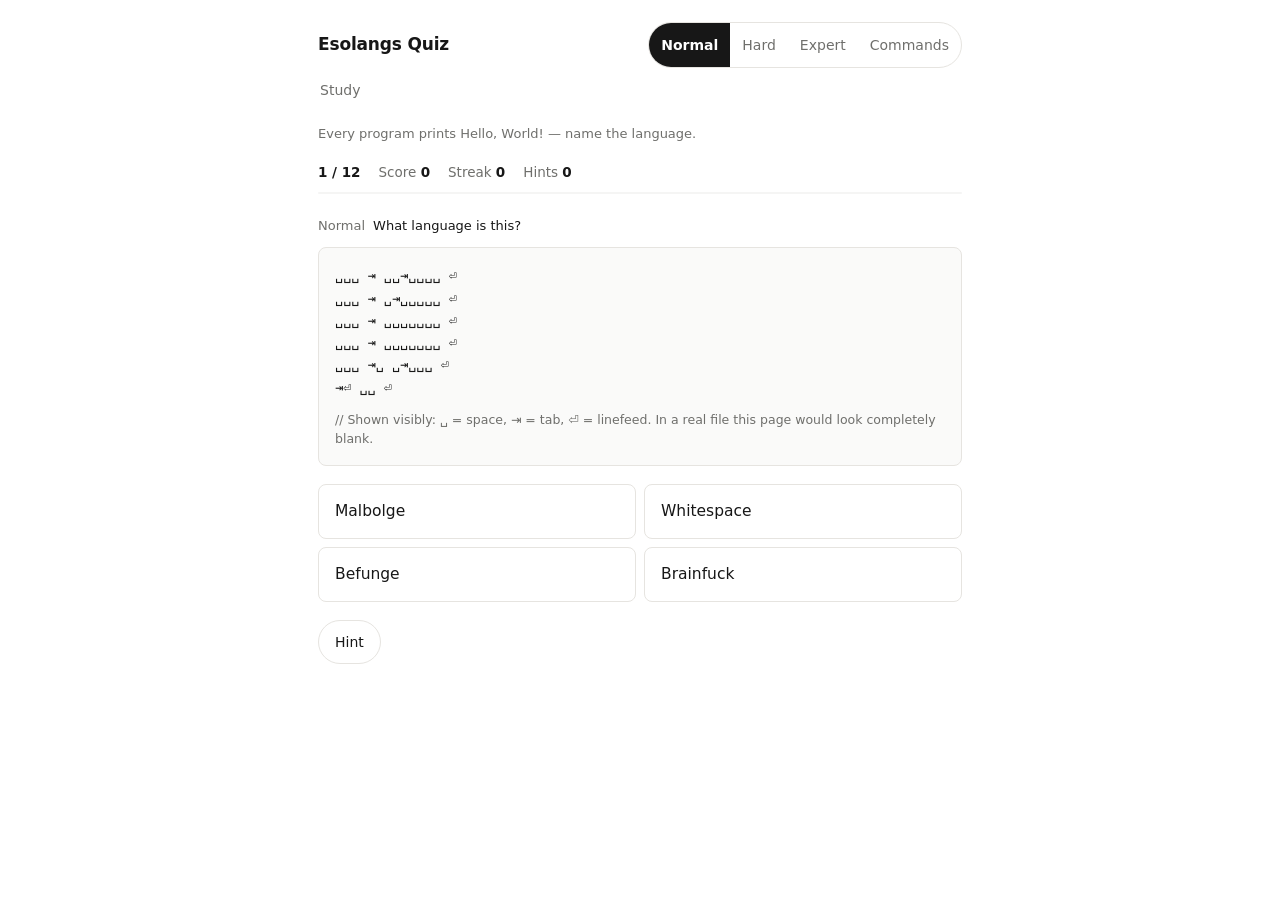
==== commit fd4f89cf: "Replace Expert pairing rounds with discrimination rounds Pairing was broken both ways: 'Same' pairs " ====
--- a/index.html
+++ b/index.html
@@ -2681,230 +2681,166 @@
   }
 ];
 
-var EXPERT_PAIR = [
-  {
-    "kind": "expert-pair",
-    "same": true,
-    "pairLabel": "Brainfuck + Brainfuck",
-    "langA": "Brainfuck",
-    "langB": "Brainfuck",
-    "codeA": "++++++++++[>+++++++>++++++++++\n>+++>+<<<<-]  >++.>+.",
-    "codeB": "++++++++[>++++[>++>+++>+++>+<<<<-]\n>]>+>+>->>+[<]<-]>>.>",
-    "note": "// Pairing round — two different excerpts. Are they the same language? Different programs, possibly the same tongue.",
-    "fact": "Both excerpts are Brainfuck — different Hello World constructions (one builds its cells with a ×10 loop, the other with nested loops), but the same eight commands: > < + - . , [ ]."
-  },
-  {
-    "kind": "expert-pair",
-    "same": true,
-    "pairLabel": "Ook! + Ook!",
-    "langA": "Ook!",
-    "langB": "Ook!",
-    "codeA": "Ook. Ook? Ook. Ook. Ook. Ook.\nOok. Ook. Ook. Ook. Ook. Ook.",
-    "codeB": "Ook? Ook? Ook! Ook? Ook? Ook.\nOok. Ook. Ook? Ook. Ook. Ook?",
-    "note": "// Pairing round — two different excerpts. Are they the same language? Different programs, possibly the same tongue.",
-    "fact": "Both are Ook! — the same one word with its three endings, . ? and !, paired into Brainfuck’s eight commands. Different stretches of the program, identical alphabet."
-  },
-  {
-    "kind": "expert-pair",
-    "same": true,
-    "pairLabel": "Thue + Thue",
-    "langA": "Thue",
-    "langB": "Thue",
-    "codeA": "x::=~Hello, World!\n::=\nx",
-    "codeB": "a::=~Hello,\nb::=~ World!\n::=\nab",
-    "note": "// Pairing round — two different excerpts. Are they the same language? Different programs, possibly the same tongue.",
-    "fact": "Both are Thue: ::= rules on the left, ~ marking output. The second program simply splits the greeting across two rules — same rewriting machine."
-  },
-  {
-    "kind": "expert-pair",
-    "same": true,
-    "pairLabel": "Whitespace + Whitespace",
-    "langA": "Whitespace",
-    "langB": "Whitespace",
-    "codeA": "   \t \t   \n  \t\t    \n   \t  \t  ",
-    "codeB": "\t\n    \n   \t \t\t \n  \t   \t ",
-    "note": "// Pairing round — two different excerpts, shown raw. Are they the same language? Different programs, possibly the same tongue.",
-    "fact": "Both are raw Whitespace — spaces, tabs and linefeeds only. The first pushes and prints characters; the second is the tail of the same greeting. Nothing else in either file carries meaning."
-  },
-  {
-    "kind": "expert-pair",
-    "same": true,
-    "pairLabel": "Befunge + Befunge",
-    "langA": "Befunge",
-    "langB": "Befunge",
-    "codeA": "\"!dlroW ,olleH\" > v\n                 | : <",
-    "codeB": "        > : v\n        | _ , @",
-    "note": "// Pairing round — two different excerpts. Are they the same language? Different programs, possibly the same tongue.",
-    "fact": "Both are Befunge: the first pushes the reversed string and turns down the right edge; the second is the print loop at the grid’s corner — _ and | steering, , printing, @ ending."
-  },
-  {
-    "kind": "expert-pair",
-    "same": false,
-    "pairLabel": "Unlambda vs Lazy K",
-    "langA": "Unlambda",
-    "langB": "Lazy K",
-    "codeA": "``.H.e.l.l.o. .W.o.r.l.d.!",
-    "codeB": "``s``s`k``si`k``s``si`k``s",
-    "note": "// Pairing round — two different excerpts, both heavy on backticks. Are they the same language?",
-    "fact": "Not the same. The first is Unlambda — the .x commands print characters directly. The second is Lazy K, pure S/K/I combinators with no printing primitive at all: its output is encoded, not spelled out.",
-    "options": [
-      "Lazy K",
-      "Iota",
-      "Jot",
-      "Underload"
-    ]
-  },
-  {
-    "kind": "expert-pair",
-    "same": false,
-    "pairLabel": "Iota vs Jot",
-    "langA": "Iota",
-    "langB": "Jot",
-    "codeA": "*i*i*i*i**i*i*i*i*i*i**i*i*i",
-    "codeB": "1111110011110000111110101011\n1100011111000010111110001110",
-    "note": "// Pairing round — two different excerpts, both by the same designer, both combinator calculus. Are they the same language?",
-    "fact": "Not the same — siblings, not twins. Iota writes its single combinator as i with * for application; Jot (same designer, Chris Barker) encodes combinatory logic as a pure binary string of 0s and 1s.",
-    "options": [
-      "Jot",
-      "Lazy K",
-      "Unlambda",
-      "Underload"
-    ]
-  },
-  {
-    "kind": "expert-pair",
-    "same": false,
-    "pairLabel": "Brainfuck vs Smallfuck",
-    "langA": "Brainfuck",
-    "langB": "Smallfuck",
-    "codeA": "++++++++++[>+++++++>++++++++++\n>+++>+<<<<-]  >++.>+.",
-    "codeB": "*>*>*>>*[*<]*>>[*<]\n*>>*[*<]>>>>*[*<]>>>>",
-    "note": "// Pairing round — two different excerpts, both tape machines with brackets. Are they the same language?",
-    "fact": "Not the same. Brainfuck has eight commands — note the + and . everywhere. Smallfuck kept only > < * [ ] and replaced increment-and-print with a single bit-flip, *.",
-    "options": [
-      "Smallfuck",
-      "Brainbool",
-      "Ook!",
-      "COW"
-    ]
-  },
-  {
-    "kind": "expert-pair",
-    "same": false,
-    "pairLabel": "Thue vs ///",
-    "langA": "Thue",
-    "langB": "///",
-    "codeA": "x::=~Hello, World!\n::=\nx",
-    "codeB": "/x/Hello, World!/x",
-    "note": "// Pairing round — two different excerpts, both string-rewriting languages. Are they the same language?",
-    "fact": "Not the same. Thue separates its rules with ::= and marks output with ~, with the rule list closed off before the data. /// has no rule list at all — each /pattern/replacement/ sits inline in the text it rewrites.",
-    "options": [
-      "///",
-      "Fractran",
-      "Unlambda",
-      "Iota"
-    ]
-  },
-  {
-    "kind": "expert-pair",
-    "same": false,
-    "pairLabel": "Chef vs Shakespeare Programming Language",
-    "langA": "Chef",
-    "langB": "Shakespeare Programming Language",
-    "codeA": "Put haricot beans into the mixing bowl.\nFold lard into the mixing bowl.",
-    "codeB": "Hamlet:\n You are as honest as the sum of\n a hero and thyself! Speak your mind!",
-    "note": "// Pairing round — two different excerpts, both readable English prose. Are they the same language?",
-    "fact": "Not the same. The first is Chef — ingredients and mixing bowls. The second is the Shakespeare Programming Language — a named character speaking, with “Speak your mind!” as its print statement.",
-    "options": [
-      "Shakespeare Programming Language",
-      "Rockstar",
-      "ArnoldC",
-      "LOLCODE"
-    ]
-  },
-  {
-    "kind": "expert-pair",
-    "same": true,
-    "pairLabel": "COW + COW",
-    "langA": "COW",
-    "langB": "COW",
-    "codeA": "MoO MoO MoO MoO MoO MoO MoO MoO MoO MoO MoO MoO\nMoO MoO MoO MoO MoO MoO MoO MoO MoO MoO MoO MoO\nMoO MoO mOo mOo MoO MoO MoO mOo MoO MoO MoO MoO",
-    "codeB": "MoO MoO MoO MoO MoO MoO\nMoO MoO mOo mOo MoO MoO",
-    "note": "// Pairing round — two different excerpts. Are they the same language? Different programs, possibly the same tongue.",
-    "fact": "Both excerpts are COW — the same MoO/mOo/moO/MoO capitalisation alphabet encoding a tape machine. Different lengths, same cow."
-  },
-  {
-    "kind": "expert-pair",
-    "same": true,
-    "pairLabel": "Fractran + Fractran",
-    "langA": "Fractran",
-    "langB": "Fractran",
-    "codeA": "17/91   78/85   19/51\n23/38   29/33   77/29",
-    "codeB": "17/91   78/85   19/51   23/38   29/33\n77/29   95/23   77/19    1/17   11/13",
-    "note": "// Pairing round — two different excerpts. Are they the same language? Different programs, possibly the same tongue.",
-    "fact": "Both are Fractran — the second is the same fraction list written out further. A Fractran program has no other form: an ordered list of fractions is all there ever is."
-  },
-  {
-    "kind": "expert-pair",
-    "same": true,
-    "pairLabel": "Hexagony + Hexagony",
-    "langA": "Hexagony",
-    "langB": "Hexagony",
-    "codeA": " . H e l\nl o ; W o\n r l d ! @\n  . . . .",
-    "codeB": " . H e l\nl o ; W o\n r l d ! @",
-    "note": "// Pairing round — two different excerpts. Are they the same language? Different programs, possibly the same tongue.",
-    "fact": "Both excerpts are Hexagony: the second is the same hexagonal program without its padding dots. The hexagon — and the ; that prints and @ that halts — is unmistakable once the shape is seen."
-  },
-  {
-    "kind": "expert-pair",
-    "same": false,
-    "pairLabel": "Ook! vs COW",
-    "langA": "Ook!",
-    "langB": "COW",
-    "codeA": "Ook. Ook? Ook. Ook. Ook. Ook.\nOok. Ook. Ook! Ook? Ook? Ook.",
-    "codeB": "MoO MoO MoO MoO MoO MoO\nMoO MoO mOo mOo MoO MoO",
-    "note": "// Pairing round — two different excerpts. Are they the same language? Different programs, possibly the same tongue.",
-    "fact": "Different languages — but only just: Ook! (for orangutans) and COW (for cows) are both one-word re-encodings of Brainfuck. Ook! distinguishes its tokens by sentence punctuation; COW by capitalisation.",
-    "options": [
-      "COW",
-      "Ook!",
-      "Blub",
-      "Brainfuck"
-    ]
-  },
-  {
-    "kind": "expert-pair",
-    "same": false,
-    "pairLabel": "FALSE vs GolfScript",
-    "langA": "FALSE",
-    "langB": "GolfScript",
-    "codeA": "\"Hello, World!\" ß",
-    "codeB": "\"Hello, World!\"",
-    "note": "// Pairing round — two different excerpts. Are they the same language? Different programs, possibly the same tongue.",
-    "fact": "Different languages, one near-identical line: FALSE (1993) needs its ß print symbol after the string, while GolfScript (which FALSE inspired) prints whatever the stack holds at the end — so it needs nothing after the quote at all.",
-    "options": [
-      "GolfScript",
-      "Underload",
-      "Thue",
-      "Befunge"
-    ]
-  },
-  {
-    "kind": "expert-pair",
-    "same": false,
-    "pairLabel": "Piet vs Velato",
-    "langA": "Piet",
-    "langB": "Velato",
-    "codeA": "■ light red (12 codels)  →  ■ red (18)  →  ■ yellow (6)\n■ dark blue (24)  →  ■ blue (18)  →  ■ cyan (9)",
-    "codeB": "MIDI track 1:  C4 · E4 · D4 · G4 · A4 · E4 · C5\nMIDI track 1:  D4 · F4 · E4 · A4 · G4 · B4 · A4",
-    "note": "// Pairing round — two different excerpts. Are they the same language? Different programs, possibly the same tongue.",
-    "fact": "Different languages, sibling ideas (both by David Morgan-Mar's circle of art-languages): Piet's source is an image of colour blocks, Velato's source is a MIDI melody. Sight versus sound.",
-    "options": [
-      "Velato",
-      "Piet",
-      "Rockstar",
-      "Emojicode"
-    ]
+var EXPERT_DISC = [
+  {
+    "kind": "expert-disc",
+    "lang": "Unlambda",
+    "decoy": "Lazy K",
+    "code": "Two excerpts follow, labelled 1–2.\nOne of them is Unlambda. The other is Lazy K, a close cousin.\nTap the Unlambda excerpt.",
+    "codeTarget": "``.H.e.l.l.o. .W.o.r.l.d.!",
+    "codeDecoy": "``s``s`k``si`k``s``si`k``s",
+    "note": "// Discrimination round — two excerpts, both built from combinators. Which one is Unlambda?",
+    "fact": "Unlambda spells its output out: the .x commands print characters, so .H .e .l is the greeting arriving letter by letter. Lazy K has no print primitive at all — nothing but s, k and i combinators — so its output is encoded, never spelled."
+  },
+  {
+    "kind": "expert-disc",
+    "lang": "Jot",
+    "decoy": "Iota",
+    "code": "Two excerpts follow, labelled 1–2.\nOne of them is Jot. The other is Iota, a close cousin.\nTap the Jot excerpt.",
+    "codeTarget": "1111110011110000111110101011\n1100011111000010111110001110",
+    "codeDecoy": "*i*i*i*i**i*i*i*i*i*i**i*i*i",
+    "note": "// Discrimination round — two excerpts, both by the same designer, both combinator calculus. Which one is Jot?",
+    "fact": "Jot is a pure binary string — 0s and 1s and nothing else. Iota, its sibling by the same designer (Chris Barker), builds everything from a single combinator written i, with * for application: look for the i's among the stars."
+  },
+  {
+    "kind": "expert-disc",
+    "lang": "Brainfuck",
+    "decoy": "Smallfuck",
+    "code": "Two excerpts follow, labelled 1–2.\nOne of them is Brainfuck. The other is Smallfuck, a close cousin.\nTap the Brainfuck excerpt.",
+    "codeTarget": "++++++++++[>+++++++>++++++++++\n>+++>+<<<<-]  >++.>+.",
+    "codeDecoy": "*>*>*>>*[*<]*>>[*<]\n*>>*[*<]>>>>*[*<]>>>>",
+    "note": "// Discrimination round — two excerpts, both tape machines with brackets. Which one is Brainfuck?",
+    "fact": "Brainfuck has eight commands — the + and . everywhere give it away. Smallfuck kept only > < * [ ] and replaced increment-and-print with a single bit-flip, *: no + and no . ever appear."
+  },
+  {
+    "kind": "expert-disc",
+    "lang": "Thue",
+    "decoy": "///",
+    "code": "Two excerpts follow, labelled 1–2.\nOne of them is Thue. The other is ///, a close cousin.\nTap the Thue excerpt.",
+    "codeTarget": "x::=~Hello, World!\n::=\nx",
+    "codeDecoy": "/x/Hello, World!/x",
+    "note": "// Discrimination round — two excerpts, both string-rewriting languages. Which one is Thue?",
+    "fact": "Thue keeps a rule list: ::= separates what is replaced from what replaces it, ~ marks output, and the list is closed off before the data begins. /// has no rule list at all — each /pattern/replacement/ sits inline in the text it rewrites."
+  },
+  {
+    "kind": "expert-disc",
+    "lang": "Chef",
+    "decoy": "Shakespeare Programming Language",
+    "code": "Two excerpts follow, labelled 1–2.\nOne of them is Chef. The other is Shakespeare Programming Language, a close cousin.\nTap the Chef excerpt.",
+    "codeTarget": "Put haricot beans into the mixing bowl.\nFold lard into the mixing bowl.",
+    "codeDecoy": "Hamlet:\n You are as honest as the sum of\n a hero and thyself! Speak your mind!",
+    "note": "// Discrimination round — two excerpts, both readable English prose. Which one is Chef?",
+    "fact": "Chef writes recipes: ingredients, mixing bowls, and instructions like “Fold lard into the mixing bowl.” The Shakespeare Programming Language writes dialogue instead — a named character speaks, and “Speak your mind!” is its print statement."
+  },
+  {
+    "kind": "expert-disc",
+    "lang": "Ook!",
+    "decoy": "COW",
+    "code": "Two excerpts follow, labelled 1–2.\nOne of them is Ook!. The other is COW, a close cousin.\nTap the Ook! excerpt.",
+    "codeTarget": "Ook. Ook? Ook. Ook. Ook. Ook.\nOok. Ook. Ook! Ook? Ook? Ook.",
+    "codeDecoy": "MoO MoO MoO MoO MoO MoO\nMoO MoO mOo mOo MoO MoO",
+    "note": "// Discrimination round — two excerpts, both one-word re-encodings of the same tape machine. Which one is Ook!?",
+    "fact": "Both re-encode Brainfuck in a single repeated word. Ook! tells its tokens apart by sentence punctuation — Ook. Ook? Ook! — while COW tells its apart by capitalisation: MoO, mOo, moO and MOO are different commands."
+  },
+  {
+    "kind": "expert-disc",
+    "lang": "FALSE",
+    "decoy": "Underload",
+    "code": "Two excerpts follow, labelled 1–2.\nOne of them is FALSE. The other is Underload, a close cousin.\nTap the FALSE excerpt.",
+    "codeTarget": "\"Hello, World!\" ß",
+    "codeDecoy": "(Hello, World!)S",
+    "note": "// Discrimination round — two stack languages, one terse line each. Which one is FALSE?",
+    "fact": "Both are stack machines whose greetings fit on one line, but they package the string differently: FALSE quotes it and prints with the ß that follows. Underload pushes its string as a parenthesised literal — no quotes at all — and the S after it does the printing."
+  },
+  {
+    "kind": "expert-disc",
+    "lang": "Piet",
+    "decoy": "Velato",
+    "code": "Two excerpts follow, labelled 1–2.\nOne of them is Piet. The other is Velato, a close cousin.\nTap the Piet excerpt.",
+    "codeTarget": "■ light red (12 codels)  →  ■ red (18)  →  ■ yellow (6)\n■ dark blue (24)  →  ■ blue (18)  →  ■ cyan (9)",
+    "codeDecoy": "MIDI track 1:  C4 · E4 · D4 · G4 · A4 · E4 · C5\nMIDI track 1:  D4 · F4 · E4 · A4 · G4 · B4 · A4",
+    "note": "// Discrimination round — two art languages: one is seen, the other heard. Which one is Piet?",
+    "fact": "Sibling ideas from David Morgan-Mar's circle of art languages: Piet's source is an image — coloured blocks whose sizes and hue changes are the instructions. Velato's source is a MIDI melody, where the interval from one note to the next is the instruction. Sight versus sound."
+  },
+  {
+    "kind": "expert-disc",
+    "lang": "COW",
+    "decoy": "Blub",
+    "code": "Two excerpts follow, labelled 1–2.\nOne of them is COW. The other is Blub, a close cousin.\nTap the COW excerpt.",
+    "codeTarget": "MoO MoO MoO MoO MoO MoO\nMoO MoO mOo mOo MoO MoO",
+    "codeDecoy": "Blub. Blub. Blub! Blub?\nBlub? Blub. Blub. Blub?",
+    "note": "// Discrimination round — two excerpts, both one-word re-encodings of the same tape machine. Which one is COW?",
+    "fact": "Both are one-word Brainfuck re-encodings. COW's single word changes capitalisation — MoO, mOo, moO and MOO are different tokens. Blub's word never changes case; its tokens are told apart by the punctuation that follows it: Blub. Blub? Blub!"
+  },
+  {
+    "kind": "expert-disc",
+    "lang": "Befunge",
+    "decoy": "Hexagony",
+    "code": "Two excerpts follow, labelled 1–2.\nOne of them is Befunge. The other is Hexagony, a close cousin.\nTap the Befunge excerpt.",
+    "codeTarget": "\"!dlroW ,olleH\" > v\n                 | : <",
+    "codeDecoy": " . H e l\nl o ; W o\n r l d ! @\n  . . . .",
+    "note": "// Discrimination round — two excerpts, both played on a two-dimensional grid. Which one is Befunge?",
+    "fact": "Both run on a 2D grid. Befunge's playfield is a rectangle steered by arrows and the _ and | conditionals, printing with , and ending at @. Hexagony's playfield is a hexagon of single characters padded with . no-ops — and its ; is the print command."
+  },
+  {
+    "kind": "expert-disc",
+    "lang": "SNUSP",
+    "decoy": "Befunge",
+    "code": "Two excerpts follow, labelled 1–2.\nOne of them is SNUSP. The other is Befunge, a close cousin.\nTap the SNUSP excerpt.",
+    "codeTarget": "$_/==!/==\\#==!\n  \\==!/==/==!",
+    "codeDecoy": "        > : v\n        | _ , @",
+    "note": "// Discrimination round — two excerpts, both travel a two-dimensional grid. Which one is SNUSP?",
+    "fact": "SNUSP is a path language: execution starts at the $ and walks a trail of / and \\ mirrors, with ! skipping and = carrying the pointer along. Befunge instead steers a stack machine around its grid with arrow characters — the arrows are the giveaway."
+  },
+  {
+    "kind": "expert-disc",
+    "lang": "Lazy K",
+    "decoy": "Underload",
+    "code": "Two excerpts follow, labelled 1–2.\nOne of them is Lazy K. The other is Underload, a close cousin.\nTap the Lazy K excerpt.",
+    "codeTarget": "``s``s`k``si`k``s``si`k``s",
+    "codeDecoy": "(Hello, World!)S",
+    "note": "// Discrimination round — two tiny excerpts, both combinator kin. Which one is Lazy K?",
+    "fact": "Lazy K is pure combinators — s, k and i joined by backtick application, with no literals at all. Underload works a stack with terse punctuation commands, and its whole greeting is one trick: (Hello, World!) pushes the string and S prints it."
+  },
+  {
+    "kind": "expert-disc",
+    "lang": "Fractran",
+    "decoy": "Jot",
+    "code": "Two excerpts follow, labelled 1–2.\nOne of them is Fractran. The other is Jot, a close cousin.\nTap the Fractran excerpt.",
+    "codeTarget": "17/91   78/85   19/51\n23/38   29/33   77/29",
+    "codeDecoy": "1111110011110000111110101011\n1100011111000010111110001110",
+    "note": "// Discrimination round — nothing but numbers in either excerpt. Which one is Fractran?",
+    "fact": "Fractran is an ordered list of fractions — 17/91, 78/85, 19/51 — and nothing else; the machine multiplies by the first fraction that keeps the result whole. Jot is also pure numbers, but a single unbroken binary string of 0s and 1s encoding combinatory logic: no slashes, no list."
+  },
+  {
+    "kind": "expert-disc",
+    "lang": "Underload",
+    "decoy": "Unlambda",
+    "code": "Two excerpts follow, labelled 1–2.\nOne of them is Underload. The other is Unlambda, a close cousin.\nTap the Underload excerpt.",
+    "codeTarget": "(Hello, World!)S",
+    "codeDecoy": "``.H.e.l.l.o. .W.o.r.l.d.!",
+    "note": "// Discrimination round — two tiny excerpts, both combinator kin. Which one is Underload?",
+    "fact": "Underload has no print-per-character command: ( … ) pushes a literal string onto its stack and S prints it, so the parentheses are the giveaway. Unlambda goes the other way — its .x commands print one character each, spelled out between the backticks."
+  },
+  {
+    "kind": "expert-disc",
+    "lang": "Hexagony",
+    "decoy": "><>",
+    "code": "Two excerpts follow, labelled 1–2.\nOne of them is Hexagony. The other is ><>, a close cousin.\nTap the Hexagony excerpt.",
+    "codeTarget": " . H e l\nl o ; W o\n r l d ! @",
+    "codeDecoy": "\"!dlroW ,olleH\":l?!;o",
+    "note": "// Discrimination round — two excerpts, both played on a two-dimensional grid. Which one is Hexagony?",
+    "fact": "Hexagony's program is a hexagon of single spaced characters, . padding included, and @ halts it. ><> runs a fish on a wrapping grid of stack commands instead — look for the reversed string literal, the o that prints and the ; that ends the program."
+  },
+  {
+    "kind": "expert-disc",
+    "lang": "Chicken",
+    "decoy": "Blub",
+    "code": "Two excerpts follow, labelled 1–2.\nOne of them is Chicken. The other is Blub, a close cousin.\nTap the Chicken excerpt.",
+    "codeTarget": "chicken chicken chicken chicken chicken chicken\nchicken chicken chicken chicken chicken chicken",
+    "codeDecoy": "Blub. Blub? Blub. Blub. Blub.\nBlub. Blub. Blub! Blub? Blub?",
+    "note": "// Discrimination round — both vocabularies have exactly one word. Which one is Chicken?",
+    "fact": "Both vocabularies have exactly one word, but they spend it differently: Blub re-encodes Brainfuck, its Blub. Blub? Blub! pairing up into the eight tape commands. Chicken is a stack machine where the count of chickens on each line is the opcode — the line lengths are the program."
   }
 ];
 
@@ -3795,7 +3731,7 @@
 // The question pools are NOT defined here: scripts/build.py injects them
 // above this file from src/data/*.json (var QUESTIONS, HARD_*, EXPERT_*).
 
-var EXPERT_ALL = EXPERT_ID.concat(EXPERT_ODD, EXPERT_TWO, EXPERT_PAIR);
+var EXPERT_ALL = EXPERT_ID.concat(EXPERT_ODD, EXPERT_TWO, EXPERT_DISC);
 
 var HARD_ALL = HARD_FRAGMENTS.concat(HARD_REVERSE, HARD_WIDE);
 
@@ -3850,9 +3786,8 @@
 var prevExpertId = [];
 var prevExpertOdd = [];
 var prevExpertTwo = [];
-var prevExpertPair = [];
+var prevExpertDisc = [];
 var expertStage = 0;
-var pairStage = 0;
 // Commands mode: the drawn entries (pool indices into COMMANDS), which
 // of them are reverse rounds (parallel to `order`), and the entry keys
 // the previous Commands run served, for the fresh-draw preference.
@@ -3876,12 +3811,43 @@
   // used in this run only as a last resort, so no language is asked twice
   // in one run unless the pool leaves no alternative.
   var scored = shuffled.map(function(i){
-    var lang = poolArr[i].pairLabel || poolArr[i].lang;
+    var lang = poolArr[i].lang;
     var s = (prevLangs.indexOf(lang)!==-1 ? 1 : 0) + (excludeLangs.indexOf(lang)!==-1 ? 2 : 0);
     return { i:i, s:s };
   });
   scored.sort(function(a,b){ return a.s-b.s; });
   return scored.slice(0, Math.min(count, poolIndices.length)).map(function(x){ return x.i; });
+}
+// Discrimination draw: like drawFrom (fresh entries first, languages
+// already used this run deprioritised), except an entry consumes BOTH
+// of its languages — the target it names and the decoy it is shown
+// against — for the run's no-language-twice rule: an entry whose
+// target OR decoy is already spent this run is passed over while any
+// non-colliding entry remains, and only fills a slot as a last resort
+// (drawFrom's philosophy) if the pool runs dry.
+function drawDisc(poolIndices, count, prevLangs, poolArr, excludeLangs){
+  excludeLangs = excludeLangs || [];
+  var shuffled = shuffle(poolIndices);
+  var scored = shuffled.map(function(i){
+    var q = poolArr[i];
+    var s = (prevLangs.indexOf(q.lang)!==-1 ? 1 : 0)
+      + (excludeLangs.indexOf(q.lang)!==-1 ? 2 : 0)
+      + (excludeLangs.indexOf(q.decoy)!==-1 ? 2 : 0);
+    return { i:i, s:s };
+  });
+  scored.sort(function(a,b){ return a.s-b.s; });
+  var taken = excludeLangs.slice();
+  var picked = [], rest = [];
+  scored.forEach(function(x){
+    var q = poolArr[x.i];
+    if(picked.length<count && taken.indexOf(q.lang)===-1 && taken.indexOf(q.decoy)===-1){
+      picked.push(x.i); taken.push(q.lang); taken.push(q.decoy);
+    } else {
+      rest.push(x.i);
+    }
+  });
+  rest.forEach(function(i){ if(picked.length<count) picked.push(i); });
+  return picked.slice(0, Math.min(count, poolIndices.length));
 }
 // Commands draw: 12 entries from the 80-command pool, at most 3 from
 // any one language, no command twice, preferring entries the previous
@@ -3964,8 +3930,8 @@
     return pickCommands();
   }
   if(mode==='expert'){
-    var ei=[], eo=[], et=[], ep=[];
-    EXPERT_ALL.forEach(function(q,i){ if(q.kind==='expert-odd') eo.push(i); else if(q.kind==='expert-two') et.push(i); else if(q.kind==='expert-pair') ep.push(i); else ei.push(i); });
+    var ei=[], eo=[], et=[], ed=[];
+    EXPERT_ALL.forEach(function(q,i){ if(q.kind==='expert-odd') eo.push(i); else if(q.kind==='expert-two') et.push(i); else if(q.kind==='expert-disc') ed.push(i); else ei.push(i); });
     var eiPicked = drawFrom(ei, 6, prevExpertId, EXPERT_ALL);
     prevExpertId = eiPicked.map(function(i){ return EXPERT_ALL[i].lang; });
     var used = prevExpertId.slice();
@@ -3975,9 +3941,9 @@
     var etPicked = drawFrom(et, 3, prevExpertTwo, EXPERT_ALL, used);
     prevExpertTwo = etPicked.map(function(i){ return EXPERT_ALL[i].lang; });
     used = used.concat(prevExpertTwo);
-    var epPicked = drawFrom(ep, 3, prevExpertPair, EXPERT_ALL, used);
-    prevExpertPair = epPicked.map(function(i){ return EXPERT_ALL[i].pairLabel; });
-    return eiPicked.concat(eoPicked, etPicked, epPicked);
+    var edPicked = drawDisc(ed, 3, prevExpertDisc, EXPERT_ALL, used);
+    prevExpertDisc = edPicked.map(function(i){ return EXPERT_ALL[i].lang; });
+    return eiPicked.concat(eoPicked, etPicked, edPicked);
   }
   if(mode!=='hard'){
     var all = QUESTIONS.map(function(_,i){return i;});
@@ -3999,7 +3965,7 @@
 }
 function render(){
   var q = currentQ();
-  answered=false; hintShown=false; expertStage=0; pairStage=0;
+  answered=false; hintShown=false; expertStage=0;
   var isHard = mode==='hard';
   var isExpert = mode==='expert';
   var kind = (isHard || isExpert) ? (q.kind||'fragment') : 'normal';
@@ -4020,9 +3986,9 @@
   } else if(kind==='expert-two'){
     qTag.textContent='Expert · Two-stage · Family';
     qTitle.textContent='Which family is this from?';
-  } else if(kind==='expert-pair'){
-    qTag.textContent='Expert · Pairing';
-    qTitle.textContent='Same language — or different? If different, name the second one.';
+  } else if(kind==='expert-disc'){
+    qTag.textContent='Expert · Discrimination';
+    qTitle.textContent='Which excerpt is '+q.lang+'?';
   } else if(kind==='reverse'){
     qTag.textContent='Hard · Reverse';
     qTitle.textContent='Which excerpt is '+q.lang+'?';
@@ -4039,9 +4005,6 @@
 
   if(kind==='wide' && q.type==='image'){
     codeEl.style.display='none'; codeImg.classList.add('show');
-  } else if(kind==='expert-pair'){
-    codeEl.style.display=''; codeImg.classList.remove('show');
-    codeEl.textContent = '— EXCERPT A —\n' + q.codeA + '\n\n— EXCERPT B —\n' + q.codeB;
   } else if(kind==='cmd-meaning'){
     codeEl.style.display=''; codeImg.classList.remove('show');
     codeEl.textContent = q.symbol;
@@ -4077,14 +4040,22 @@
       b.addEventListener('click', function(){ answer(item.sn.lang, b); });
       optionsEl.appendChild(b);
     });
-  } else if(kind==='expert-pair'){
-    optionsEl.className='options';
-    [['Yes','Yes — same language'],['No','No — different languages']].forEach(function(optDef){
+  } else if(kind==='expert-disc'){
+    // The two excerpt blocks ARE the options (snippet-style buttons,
+    // as in odd-one-out): one is the named target language, the other
+    // its closest lookalike. Their order is shuffled per round, and a
+    // click answers with the clicked excerpt's language — so the
+    // ordinary answer() path scores it (+100 / −50) and completes
+    // the round in one click.
+    optionsEl.className='options snippets';
+    var dsnips = shuffle([{lang:q.lang, code:q.codeTarget}, {lang:q.decoy, code:q.codeDecoy}]);
+    dsnips.forEach(function(item, pos){
       var b=document.createElement('button');
-      b.type='button'; b.className='opt'; b.setAttribute('data-name', optDef[0]);
-      b.innerHTML='<span class="name"></span>';
-      b.querySelector('.name').textContent=optDef[1];
-      b.addEventListener('click', function(){ answerPair(optDef[0], b); });
+      b.type='button'; b.className='opt snippet'; b.setAttribute('data-name', item.lang);
+      b.setAttribute('aria-label', 'Excerpt '+(pos+1));
+      var pre=document.createElement('pre'); pre.textContent=item.code;
+      b.appendChild(pre);
+      b.addEventListener('click', function(){ answer(item.lang, b); });
       optionsEl.appendChild(b);
     });
   } else if(kind==='expert-two'){
@@ -4277,8 +4248,8 @@
   nextBtn.classList.add('show');
   updateStats();
   // The single round-completion point: every finished round (any Hard
-  // kind; Expert identification / odd / pairing / two-stage, including
-  // a wrong family pick, which also ends its round in finishRound)
+  // kind; Expert identification / odd / two-stage / discrimination,
+  // including a wrong family pick, which also ends its round in finishRound)
   // passes through here. A correct Expert family pick does NOT — it
   // sets its feedback inline and the round continues — so it can never
   // start the timer. No-op in Normal (see scheduleAutoAdvance).
@@ -4315,7 +4286,7 @@
   qTitle.textContent='Family correct — which language exactly?';
   feedbackEl.className='feedback show good';
   feedbackEl.textContent='✓ Family correct — '+q.family+'.';
-  // Announce the new stage like a new question (mirrors answerPair).
+  // Announce the new stage like a new question (mirrors render()).
   srStatus.textContent='Question '+(idx+1)+' of '+total()+'. '+qTitle.textContent;
   optionsEl.innerHTML='';
   optionsEl.className='options wide';
@@ -4327,65 +4298,6 @@
     b.addEventListener('click', function(){ answer(name, b); });
     optionsEl.appendChild(b);
   });
-}
-
-// Expert pairing rounds, stage 1: the Same/Different call. A wrong call
-// ends the round at once (−50), and a correct "Same" completes it (+100) —
-// both are exactly the old pairing answer, so they route through answer().
-// A correct "Different" scores NOTHING yet: the round continues to stage 2,
-// where the player must name the second excerpt's language for the same
-// single +100 / −50. The transition below deliberately does not touch
-// answered, the score, the log or finishRound() — so it cannot schedule
-// the auto-advance timer either.
-function answerPair(call, btn){
-  if(answered || pairStage!==0) return;
-  var q=currentQ();
-  var correctCall = q.same ? 'Yes' : 'No';
-  if(call!==correctCall || q.same){ answer(call, btn); return; }
-  pairStage=1;
-  qTag.textContent='Expert · Pairing · Name the second';
-  qTitle.textContent='What language is the second excerpt?';
-  feedbackEl.className='feedback show good';
-  feedbackEl.textContent='✓ Different languages — now name the second excerpt.';
-  // Announce the new stage like a new question (same live region render uses).
-  srStatus.textContent='Question '+(idx+1)+' of '+total()+'. '+qTitle.textContent;
-  optionsEl.innerHTML='';
-  // Same grid as the other name-the-language stage (two-stage stage 2
-  // and expert-id use 'options wide'); this one had drifted to the
-  // two-column default for the identical task shape.
-  optionsEl.className='options wide';
-  shuffle(q.options.slice()).forEach(function(name){
-    var b=document.createElement('button');
-    b.type='button'; b.className='opt'; b.setAttribute('data-name', name);
-    b.innerHTML='<span class="name"></span>';
-    b.querySelector('.name').textContent=name;
-    b.addEventListener('click', function(){ answerPairSecond(name, b); });
-    optionsEl.appendChild(b);
-  });
-}
-
-// Expert pairing rounds, stage 2: name excerpt B's language. This is the
-// round's only scoring point on the Different path — exactly one +100 or
-// −50 per pairing round, however it was reached.
-function answerPairSecond(name, btn){
-  if(answered || pairStage!==1) return;
-  answered=true;
-  var q=currentQ();
-  var correct = name===q.langB;
-  if(correct){ points+=100; correctCount++; streak++; if(streak>bestStreak) bestStreak=streak; } else { points-=50; streak=0; }
-  resultsLog.push({lang:q.pairLabel, picked:'Different — second: '+name, correctAnswer:'Different — second: '+q.langB, correct:correct, usedHint:hintShown, fact:q.fact, kind:q.kind});
-  var buttons=optionsEl.querySelectorAll('.opt');
-  buttons.forEach(function(b){
-    b.disabled=true;
-    var n=b.getAttribute('data-name');
-    if(n===q.langB) b.classList.add('correct');
-    else if(b===btn) b.classList.add('wrong');
-    else b.classList.add('dim');
-  });
-  var pts = correct ? ' (+100 pts)' : ' (−50 pts)';
-  var line = correct ? '✓ Correct — the second excerpt is '+q.langB+pts
-                     : '✕ Wrong — the second excerpt is '+q.langB+', not '+name+pts;
-  finishRound(correct, line);
 }
 
 // Commands rounds (both kinds) complete here: meaning rounds are
@@ -4441,9 +4353,10 @@
   answered=true;
   var q=currentQ();
   var isExpert = mode==='expert';
-  // For pairing rounds the "correct name" is Yes/No, not a language; for
-  // odd-one-out rounds q.lang already holds the odd language.
-  var correctName = q.kind==='expert-pair' ? (q.same ? 'Yes' : 'No') : q.lang;
+  // For odd-one-out rounds q.lang holds the odd language; for
+  // discrimination rounds it holds the target language, and `name`
+  // is the language of whichever excerpt the player tapped.
+  var correctName = q.lang;
   var correct = name===correctName;
   if(isExpert){
     if(correct){ points+=100; correctCount++; streak++; if(streak>bestStreak) bestStreak=streak; } else { points-=50; streak=0; }
@@ -4463,12 +4376,13 @@
     if(b===btn) pickedPos = i+1;
   });
 
-  var logLang = q.kind==='expert-pair' ? q.pairLabel : (q.kind==='expert-odd' ? q.lang+' — odd one out' : q.lang);
+  var logLang = q.kind==='expert-odd' ? q.lang+' — odd one out' : (q.kind==='expert-disc' ? q.lang+' — discrimination' : q.lang);
   var logPicked = name, logCorrect = correctName;
-  if(q.kind==='expert-pair'){
-    // Name the pair and record the player's actual claim, not just Yes/No.
-    logPicked = name==='Yes' ? 'Same language' : 'Different languages';
-    logCorrect = (q.same ? 'Same language' : 'Different languages')+' ('+q.langA+' vs '+q.langB+')';
+  if(q.kind==='expert-disc'){
+    // Record the claim as a position plus the language it actually
+    // was ("Picked excerpt 2 — that was COW"), not just a name.
+    logPicked = 'Excerpt '+pickedPos+' — '+name;
+    logCorrect = 'Excerpt '+correctPos+' — '+q.lang;
   } else if(q.kind==='reverse'){
     logPicked = name+' (candidate '+pickedPos+')';
     logCorrect = q.lang+' (candidate '+correctPos+')';
@@ -4485,9 +4399,9 @@
 
   var pts = isExpert ? (correct ? ' (+100 pts)' : ' (−50 pts)') : (mode==='hard' && correct ? ' (+100 pts)' : '');
   var line;
-  if(q.kind==='expert-pair'){
-    line = correct ? '✓ Correct — '+q.langA+' vs '+q.langB+': '+(q.same ? 'same language' : 'different languages')+pts
-                   : '✕ Wrong — '+q.langA+' vs '+q.langB+' are '+(q.same ? 'the same language' : 'different languages')+pts;
+  if(q.kind==='expert-disc'){
+    line = correct ? '✓ Correct — excerpt '+correctPos+' is '+q.lang+pts
+                   : '✕ Wrong — excerpt '+correctPos+' is '+q.lang+' · you picked the '+name+' excerpt'+pts;
   } else if(q.kind==='reverse'){
     line = correct ? '✓ Correct — '+q.lang+' (candidate '+correctPos+')'+pts
                    : '✕ Wrong — '+q.lang+' was candidate '+correctPos+' · you picked the '+name+' excerpt'+pts;
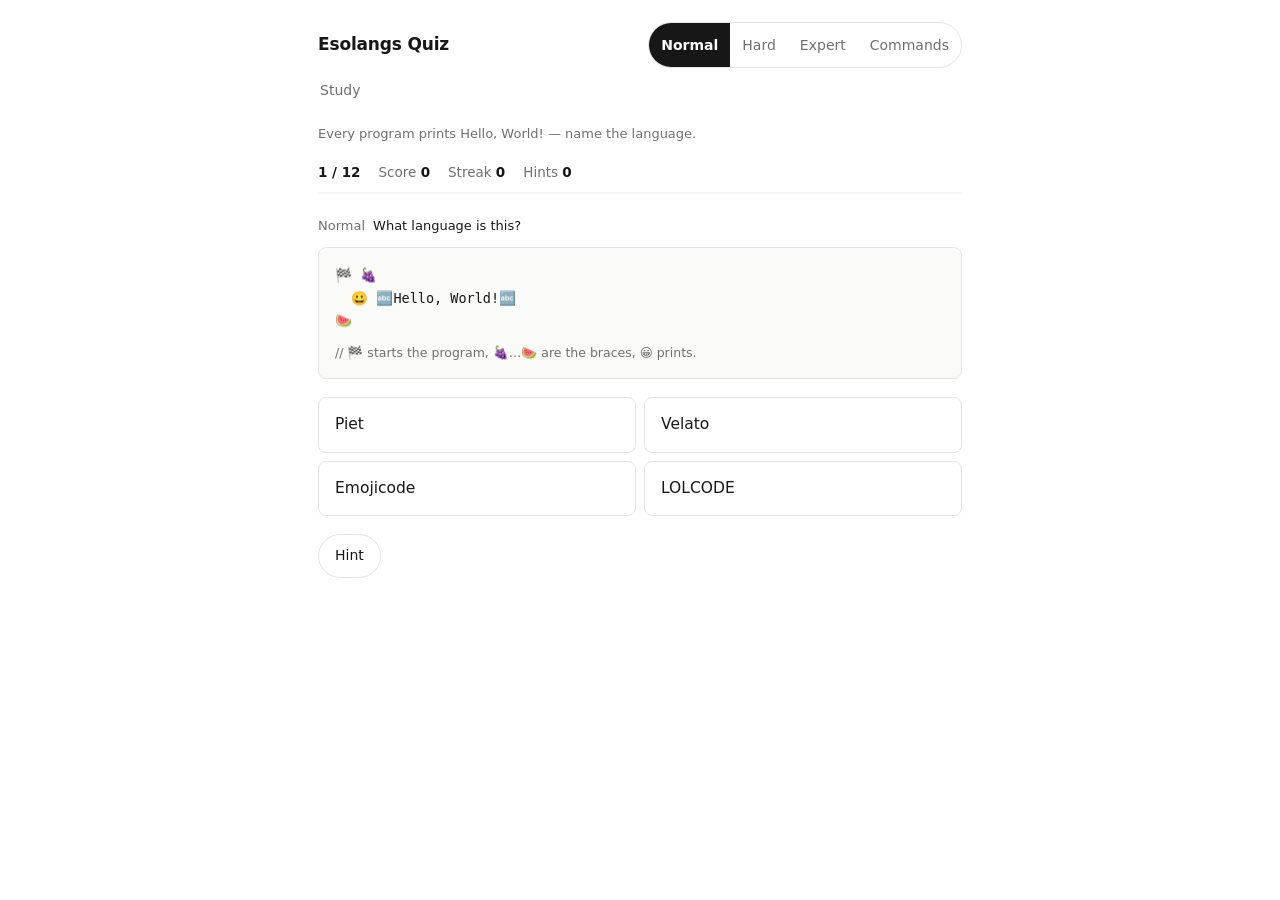
==== commit 0cb9f1b6: "Remove Expert's fourth round type; rebalance to 6/4/5 Pairing was replaced by discrimination, but di" ====
--- a/index.html
+++ b/index.html
@@ -2681,169 +2681,6 @@
   }
 ];
 
-var EXPERT_DISC = [
-  {
-    "kind": "expert-disc",
-    "lang": "Unlambda",
-    "decoy": "Lazy K",
-    "code": "Two excerpts follow, labelled 1–2.\nOne of them is Unlambda. The other is Lazy K, a close cousin.\nTap the Unlambda excerpt.",
-    "codeTarget": "``.H.e.l.l.o. .W.o.r.l.d.!",
-    "codeDecoy": "``s``s`k``si`k``s``si`k``s",
-    "note": "// Discrimination round — two excerpts, both built from combinators. Which one is Unlambda?",
-    "fact": "Unlambda spells its output out: the .x commands print characters, so .H .e .l is the greeting arriving letter by letter. Lazy K has no print primitive at all — nothing but s, k and i combinators — so its output is encoded, never spelled."
-  },
-  {
-    "kind": "expert-disc",
-    "lang": "Jot",
-    "decoy": "Iota",
-    "code": "Two excerpts follow, labelled 1–2.\nOne of them is Jot. The other is Iota, a close cousin.\nTap the Jot excerpt.",
-    "codeTarget": "1111110011110000111110101011\n1100011111000010111110001110",
-    "codeDecoy": "*i*i*i*i**i*i*i*i*i*i**i*i*i",
-    "note": "// Discrimination round — two excerpts, both by the same designer, both combinator calculus. Which one is Jot?",
-    "fact": "Jot is a pure binary string — 0s and 1s and nothing else. Iota, its sibling by the same designer (Chris Barker), builds everything from a single combinator written i, with * for application: look for the i's among the stars."
-  },
-  {
-    "kind": "expert-disc",
-    "lang": "Brainfuck",
-    "decoy": "Smallfuck",
-    "code": "Two excerpts follow, labelled 1–2.\nOne of them is Brainfuck. The other is Smallfuck, a close cousin.\nTap the Brainfuck excerpt.",
-    "codeTarget": "++++++++++[>+++++++>++++++++++\n>+++>+<<<<-]  >++.>+.",
-    "codeDecoy": "*>*>*>>*[*<]*>>[*<]\n*>>*[*<]>>>>*[*<]>>>>",
-    "note": "// Discrimination round — two excerpts, both tape machines with brackets. Which one is Brainfuck?",
-    "fact": "Brainfuck has eight commands — the + and . everywhere give it away. Smallfuck kept only > < * [ ] and replaced increment-and-print with a single bit-flip, *: no + and no . ever appear."
-  },
-  {
-    "kind": "expert-disc",
-    "lang": "Thue",
-    "decoy": "///",
-    "code": "Two excerpts follow, labelled 1–2.\nOne of them is Thue. The other is ///, a close cousin.\nTap the Thue excerpt.",
-    "codeTarget": "x::=~Hello, World!\n::=\nx",
-    "codeDecoy": "/x/Hello, World!/x",
-    "note": "// Discrimination round — two excerpts, both string-rewriting languages. Which one is Thue?",
-    "fact": "Thue keeps a rule list: ::= separates what is replaced from what replaces it, ~ marks output, and the list is closed off before the data begins. /// has no rule list at all — each /pattern/replacement/ sits inline in the text it rewrites."
-  },
-  {
-    "kind": "expert-disc",
-    "lang": "Chef",
-    "decoy": "Shakespeare Programming Language",
-    "code": "Two excerpts follow, labelled 1–2.\nOne of them is Chef. The other is Shakespeare Programming Language, a close cousin.\nTap the Chef excerpt.",
-    "codeTarget": "Put haricot beans into the mixing bowl.\nFold lard into the mixing bowl.",
-    "codeDecoy": "Hamlet:\n You are as honest as the sum of\n a hero and thyself! Speak your mind!",
-    "note": "// Discrimination round — two excerpts, both readable English prose. Which one is Chef?",
-    "fact": "Chef writes recipes: ingredients, mixing bowls, and instructions like “Fold lard into the mixing bowl.” The Shakespeare Programming Language writes dialogue instead — a named character speaks, and “Speak your mind!” is its print statement."
-  },
-  {
-    "kind": "expert-disc",
-    "lang": "Ook!",
-    "decoy": "COW",
-    "code": "Two excerpts follow, labelled 1–2.\nOne of them is Ook!. The other is COW, a close cousin.\nTap the Ook! excerpt.",
-    "codeTarget": "Ook. Ook? Ook. Ook. Ook. Ook.\nOok. Ook. Ook! Ook? Ook? Ook.",
-    "codeDecoy": "MoO MoO MoO MoO MoO MoO\nMoO MoO mOo mOo MoO MoO",
-    "note": "// Discrimination round — two excerpts, both one-word re-encodings of the same tape machine. Which one is Ook!?",
-    "fact": "Both re-encode Brainfuck in a single repeated word. Ook! tells its tokens apart by sentence punctuation — Ook. Ook? Ook! — while COW tells its apart by capitalisation: MoO, mOo, moO and MOO are different commands."
-  },
-  {
-    "kind": "expert-disc",
-    "lang": "FALSE",
-    "decoy": "Underload",
-    "code": "Two excerpts follow, labelled 1–2.\nOne of them is FALSE. The other is Underload, a close cousin.\nTap the FALSE excerpt.",
-    "codeTarget": "\"Hello, World!\" ß",
-    "codeDecoy": "(Hello, World!)S",
-    "note": "// Discrimination round — two stack languages, one terse line each. Which one is FALSE?",
-    "fact": "Both are stack machines whose greetings fit on one line, but they package the string differently: FALSE quotes it and prints with the ß that follows. Underload pushes its string as a parenthesised literal — no quotes at all — and the S after it does the printing."
-  },
-  {
-    "kind": "expert-disc",
-    "lang": "Piet",
-    "decoy": "Velato",
-    "code": "Two excerpts follow, labelled 1–2.\nOne of them is Piet. The other is Velato, a close cousin.\nTap the Piet excerpt.",
-    "codeTarget": "■ light red (12 codels)  →  ■ red (18)  →  ■ yellow (6)\n■ dark blue (24)  →  ■ blue (18)  →  ■ cyan (9)",
-    "codeDecoy": "MIDI track 1:  C4 · E4 · D4 · G4 · A4 · E4 · C5\nMIDI track 1:  D4 · F4 · E4 · A4 · G4 · B4 · A4",
-    "note": "// Discrimination round — two art languages: one is seen, the other heard. Which one is Piet?",
-    "fact": "Sibling ideas from David Morgan-Mar's circle of art languages: Piet's source is an image — coloured blocks whose sizes and hue changes are the instructions. Velato's source is a MIDI melody, where the interval from one note to the next is the instruction. Sight versus sound."
-  },
-  {
-    "kind": "expert-disc",
-    "lang": "COW",
-    "decoy": "Blub",
-    "code": "Two excerpts follow, labelled 1–2.\nOne of them is COW. The other is Blub, a close cousin.\nTap the COW excerpt.",
-    "codeTarget": "MoO MoO MoO MoO MoO MoO\nMoO MoO mOo mOo MoO MoO",
-    "codeDecoy": "Blub. Blub. Blub! Blub?\nBlub? Blub. Blub. Blub?",
-    "note": "// Discrimination round — two excerpts, both one-word re-encodings of the same tape machine. Which one is COW?",
-    "fact": "Both are one-word Brainfuck re-encodings. COW's single word changes capitalisation — MoO, mOo, moO and MOO are different tokens. Blub's word never changes case; its tokens are told apart by the punctuation that follows it: Blub. Blub? Blub!"
-  },
-  {
-    "kind": "expert-disc",
-    "lang": "Befunge",
-    "decoy": "Hexagony",
-    "code": "Two excerpts follow, labelled 1–2.\nOne of them is Befunge. The other is Hexagony, a close cousin.\nTap the Befunge excerpt.",
-    "codeTarget": "\"!dlroW ,olleH\" > v\n                 | : <",
-    "codeDecoy": " . H e l\nl o ; W o\n r l d ! @\n  . . . .",
-    "note": "// Discrimination round — two excerpts, both played on a two-dimensional grid. Which one is Befunge?",
-    "fact": "Both run on a 2D grid. Befunge's playfield is a rectangle steered by arrows and the _ and | conditionals, printing with , and ending at @. Hexagony's playfield is a hexagon of single characters padded with . no-ops — and its ; is the print command."
-  },
-  {
-    "kind": "expert-disc",
-    "lang": "SNUSP",
-    "decoy": "Befunge",
-    "code": "Two excerpts follow, labelled 1–2.\nOne of them is SNUSP. The other is Befunge, a close cousin.\nTap the SNUSP excerpt.",
-    "codeTarget": "$_/==!/==\\#==!\n  \\==!/==/==!",
-    "codeDecoy": "        > : v\n        | _ , @",
-    "note": "// Discrimination round — two excerpts, both travel a two-dimensional grid. Which one is SNUSP?",
-    "fact": "SNUSP is a path language: execution starts at the $ and walks a trail of / and \\ mirrors, with ! skipping and = carrying the pointer along. Befunge instead steers a stack machine around its grid with arrow characters — the arrows are the giveaway."
-  },
-  {
-    "kind": "expert-disc",
-    "lang": "Lazy K",
-    "decoy": "Underload",
-    "code": "Two excerpts follow, labelled 1–2.\nOne of them is Lazy K. The other is Underload, a close cousin.\nTap the Lazy K excerpt.",
-    "codeTarget": "``s``s`k``si`k``s``si`k``s",
-    "codeDecoy": "(Hello, World!)S",
-    "note": "// Discrimination round — two tiny excerpts, both combinator kin. Which one is Lazy K?",
-    "fact": "Lazy K is pure combinators — s, k and i joined by backtick application, with no literals at all. Underload works a stack with terse punctuation commands, and its whole greeting is one trick: (Hello, World!) pushes the string and S prints it."
-  },
-  {
-    "kind": "expert-disc",
-    "lang": "Fractran",
-    "decoy": "Jot",
-    "code": "Two excerpts follow, labelled 1–2.\nOne of them is Fractran. The other is Jot, a close cousin.\nTap the Fractran excerpt.",
-    "codeTarget": "17/91   78/85   19/51\n23/38   29/33   77/29",
-    "codeDecoy": "1111110011110000111110101011\n1100011111000010111110001110",
-    "note": "// Discrimination round — nothing but numbers in either excerpt. Which one is Fractran?",
-    "fact": "Fractran is an ordered list of fractions — 17/91, 78/85, 19/51 — and nothing else; the machine multiplies by the first fraction that keeps the result whole. Jot is also pure numbers, but a single unbroken binary string of 0s and 1s encoding combinatory logic: no slashes, no list."
-  },
-  {
-    "kind": "expert-disc",
-    "lang": "Underload",
-    "decoy": "Unlambda",
-    "code": "Two excerpts follow, labelled 1–2.\nOne of them is Underload. The other is Unlambda, a close cousin.\nTap the Underload excerpt.",
-    "codeTarget": "(Hello, World!)S",
-    "codeDecoy": "``.H.e.l.l.o. .W.o.r.l.d.!",
-    "note": "// Discrimination round — two tiny excerpts, both combinator kin. Which one is Underload?",
-    "fact": "Underload has no print-per-character command: ( … ) pushes a literal string onto its stack and S prints it, so the parentheses are the giveaway. Unlambda goes the other way — its .x commands print one character each, spelled out between the backticks."
-  },
-  {
-    "kind": "expert-disc",
-    "lang": "Hexagony",
-    "decoy": "><>",
-    "code": "Two excerpts follow, labelled 1–2.\nOne of them is Hexagony. The other is ><>, a close cousin.\nTap the Hexagony excerpt.",
-    "codeTarget": " . H e l\nl o ; W o\n r l d ! @",
-    "codeDecoy": "\"!dlroW ,olleH\":l?!;o",
-    "note": "// Discrimination round — two excerpts, both played on a two-dimensional grid. Which one is Hexagony?",
-    "fact": "Hexagony's program is a hexagon of single spaced characters, . padding included, and @ halts it. ><> runs a fish on a wrapping grid of stack commands instead — look for the reversed string literal, the o that prints and the ; that ends the program."
-  },
-  {
-    "kind": "expert-disc",
-    "lang": "Chicken",
-    "decoy": "Blub",
-    "code": "Two excerpts follow, labelled 1–2.\nOne of them is Chicken. The other is Blub, a close cousin.\nTap the Chicken excerpt.",
-    "codeTarget": "chicken chicken chicken chicken chicken chicken\nchicken chicken chicken chicken chicken chicken",
-    "codeDecoy": "Blub. Blub? Blub. Blub. Blub.\nBlub. Blub. Blub! Blub? Blub?",
-    "note": "// Discrimination round — both vocabularies have exactly one word. Which one is Chicken?",
-    "fact": "Both vocabularies have exactly one word, but they spend it differently: Blub re-encodes Brainfuck, its Blub. Blub? Blub! pairing up into the eight tape commands. Chicken is a stack machine where the count of chickens on each line is the opcode — the line lengths are the program."
-  }
-];
-
 var COMMANDS = [
   {
     "kind": "command",
@@ -3731,7 +3568,7 @@
 // The question pools are NOT defined here: scripts/build.py injects them
 // above this file from src/data/*.json (var QUESTIONS, HARD_*, EXPERT_*).
 
-var EXPERT_ALL = EXPERT_ID.concat(EXPERT_ODD, EXPERT_TWO, EXPERT_DISC);
+var EXPERT_ALL = EXPERT_ID.concat(EXPERT_ODD, EXPERT_TWO);
 
 var HARD_ALL = HARD_FRAGMENTS.concat(HARD_REVERSE, HARD_WIDE);
 
@@ -3786,7 +3623,6 @@
 var prevExpertId = [];
 var prevExpertOdd = [];
 var prevExpertTwo = [];
-var prevExpertDisc = [];
 var expertStage = 0;
 // Commands mode: the drawn entries (pool indices into COMMANDS), which
 // of them are reverse rounds (parallel to `order`), and the entry keys
@@ -3817,37 +3653,6 @@
   });
   scored.sort(function(a,b){ return a.s-b.s; });
   return scored.slice(0, Math.min(count, poolIndices.length)).map(function(x){ return x.i; });
-}
-// Discrimination draw: like drawFrom (fresh entries first, languages
-// already used this run deprioritised), except an entry consumes BOTH
-// of its languages — the target it names and the decoy it is shown
-// against — for the run's no-language-twice rule: an entry whose
-// target OR decoy is already spent this run is passed over while any
-// non-colliding entry remains, and only fills a slot as a last resort
-// (drawFrom's philosophy) if the pool runs dry.
-function drawDisc(poolIndices, count, prevLangs, poolArr, excludeLangs){
-  excludeLangs = excludeLangs || [];
-  var shuffled = shuffle(poolIndices);
-  var scored = shuffled.map(function(i){
-    var q = poolArr[i];
-    var s = (prevLangs.indexOf(q.lang)!==-1 ? 1 : 0)
-      + (excludeLangs.indexOf(q.lang)!==-1 ? 2 : 0)
-      + (excludeLangs.indexOf(q.decoy)!==-1 ? 2 : 0);
-    return { i:i, s:s };
-  });
-  scored.sort(function(a,b){ return a.s-b.s; });
-  var taken = excludeLangs.slice();
-  var picked = [], rest = [];
-  scored.forEach(function(x){
-    var q = poolArr[x.i];
-    if(picked.length<count && taken.indexOf(q.lang)===-1 && taken.indexOf(q.decoy)===-1){
-      picked.push(x.i); taken.push(q.lang); taken.push(q.decoy);
-    } else {
-      rest.push(x.i);
-    }
-  });
-  rest.forEach(function(i){ if(picked.length<count) picked.push(i); });
-  return picked.slice(0, Math.min(count, poolIndices.length));
 }
 // Commands draw: 12 entries from the 80-command pool, at most 3 from
 // any one language, no command twice, preferring entries the previous
@@ -3930,20 +3735,17 @@
     return pickCommands();
   }
   if(mode==='expert'){
-    var ei=[], eo=[], et=[], ed=[];
-    EXPERT_ALL.forEach(function(q,i){ if(q.kind==='expert-odd') eo.push(i); else if(q.kind==='expert-two') et.push(i); else if(q.kind==='expert-disc') ed.push(i); else ei.push(i); });
+    var ei=[], eo=[], et=[];
+    EXPERT_ALL.forEach(function(q,i){ if(q.kind==='expert-odd') eo.push(i); else if(q.kind==='expert-two') et.push(i); else ei.push(i); });
     var eiPicked = drawFrom(ei, 6, prevExpertId, EXPERT_ALL);
     prevExpertId = eiPicked.map(function(i){ return EXPERT_ALL[i].lang; });
     var used = prevExpertId.slice();
-    var eoPicked = drawFrom(eo, 3, prevExpertOdd, EXPERT_ALL, used);
+    var eoPicked = drawFrom(eo, 4, prevExpertOdd, EXPERT_ALL, used);
     prevExpertOdd = eoPicked.map(function(i){ return EXPERT_ALL[i].lang; });
     used = used.concat(prevExpertOdd);
-    var etPicked = drawFrom(et, 3, prevExpertTwo, EXPERT_ALL, used);
+    var etPicked = drawFrom(et, 5, prevExpertTwo, EXPERT_ALL, used);
     prevExpertTwo = etPicked.map(function(i){ return EXPERT_ALL[i].lang; });
-    used = used.concat(prevExpertTwo);
-    var edPicked = drawDisc(ed, 3, prevExpertDisc, EXPERT_ALL, used);
-    prevExpertDisc = edPicked.map(function(i){ return EXPERT_ALL[i].lang; });
-    return eiPicked.concat(eoPicked, etPicked, edPicked);
+    return eiPicked.concat(eoPicked, etPicked);
   }
   if(mode!=='hard'){
     var all = QUESTIONS.map(function(_,i){return i;});
@@ -3986,9 +3788,6 @@
   } else if(kind==='expert-two'){
     qTag.textContent='Expert · Two-stage · Family';
     qTitle.textContent='Which family is this from?';
-  } else if(kind==='expert-disc'){
-    qTag.textContent='Expert · Discrimination';
-    qTitle.textContent='Which excerpt is '+q.lang+'?';
   } else if(kind==='reverse'){
     qTag.textContent='Hard · Reverse';
     qTitle.textContent='Which excerpt is '+q.lang+'?';
@@ -4038,24 +3837,6 @@
       var pre=document.createElement('pre'); pre.textContent=item.sn.code;
       b.appendChild(pre);
       b.addEventListener('click', function(){ answer(item.sn.lang, b); });
-      optionsEl.appendChild(b);
-    });
-  } else if(kind==='expert-disc'){
-    // The two excerpt blocks ARE the options (snippet-style buttons,
-    // as in odd-one-out): one is the named target language, the other
-    // its closest lookalike. Their order is shuffled per round, and a
-    // click answers with the clicked excerpt's language — so the
-    // ordinary answer() path scores it (+100 / −50) and completes
-    // the round in one click.
-    optionsEl.className='options snippets';
-    var dsnips = shuffle([{lang:q.lang, code:q.codeTarget}, {lang:q.decoy, code:q.codeDecoy}]);
-    dsnips.forEach(function(item, pos){
-      var b=document.createElement('button');
-      b.type='button'; b.className='opt snippet'; b.setAttribute('data-name', item.lang);
-      b.setAttribute('aria-label', 'Excerpt '+(pos+1));
-      var pre=document.createElement('pre'); pre.textContent=item.code;
-      b.appendChild(pre);
-      b.addEventListener('click', function(){ answer(item.lang, b); });
       optionsEl.appendChild(b);
     });
   } else if(kind==='expert-two'){
@@ -4248,8 +4029,8 @@
   nextBtn.classList.add('show');
   updateStats();
   // The single round-completion point: every finished round (any Hard
-  // kind; Expert identification / odd / two-stage / discrimination,
-  // including a wrong family pick, which also ends its round in finishRound)
+  // kind; Expert identification / odd / two-stage, including a wrong
+  // family pick, which also ends its round in finishRound)
   // passes through here. A correct Expert family pick does NOT — it
   // sets its feedback inline and the round continues — so it can never
   // start the timer. No-op in Normal (see scheduleAutoAdvance).
@@ -4353,9 +4134,7 @@
   answered=true;
   var q=currentQ();
   var isExpert = mode==='expert';
-  // For odd-one-out rounds q.lang holds the odd language; for
-  // discrimination rounds it holds the target language, and `name`
-  // is the language of whichever excerpt the player tapped.
+  // For odd-one-out rounds q.lang holds the odd language.
   var correctName = q.lang;
   var correct = name===correctName;
   if(isExpert){
@@ -4376,14 +4155,9 @@
     if(b===btn) pickedPos = i+1;
   });
 
-  var logLang = q.kind==='expert-odd' ? q.lang+' — odd one out' : (q.kind==='expert-disc' ? q.lang+' — discrimination' : q.lang);
+  var logLang = q.kind==='expert-odd' ? q.lang+' — odd one out' : q.lang;
   var logPicked = name, logCorrect = correctName;
-  if(q.kind==='expert-disc'){
-    // Record the claim as a position plus the language it actually
-    // was ("Picked excerpt 2 — that was COW"), not just a name.
-    logPicked = 'Excerpt '+pickedPos+' — '+name;
-    logCorrect = 'Excerpt '+correctPos+' — '+q.lang;
-  } else if(q.kind==='reverse'){
+  if(q.kind==='reverse'){
     logPicked = name+' (candidate '+pickedPos+')';
     logCorrect = q.lang+' (candidate '+correctPos+')';
   }
@@ -4399,10 +4173,7 @@
 
   var pts = isExpert ? (correct ? ' (+100 pts)' : ' (−50 pts)') : (mode==='hard' && correct ? ' (+100 pts)' : '');
   var line;
-  if(q.kind==='expert-disc'){
-    line = correct ? '✓ Correct — excerpt '+correctPos+' is '+q.lang+pts
-                   : '✕ Wrong — excerpt '+correctPos+' is '+q.lang+' · you picked the '+name+' excerpt'+pts;
-  } else if(q.kind==='reverse'){
+  if(q.kind==='reverse'){
     line = correct ? '✓ Correct — '+q.lang+' (candidate '+correctPos+')'+pts
                    : '✕ Wrong — '+q.lang+' was candidate '+correctPos+' · you picked the '+name+' excerpt'+pts;
   } else if(q.kind==='expert-odd'){
